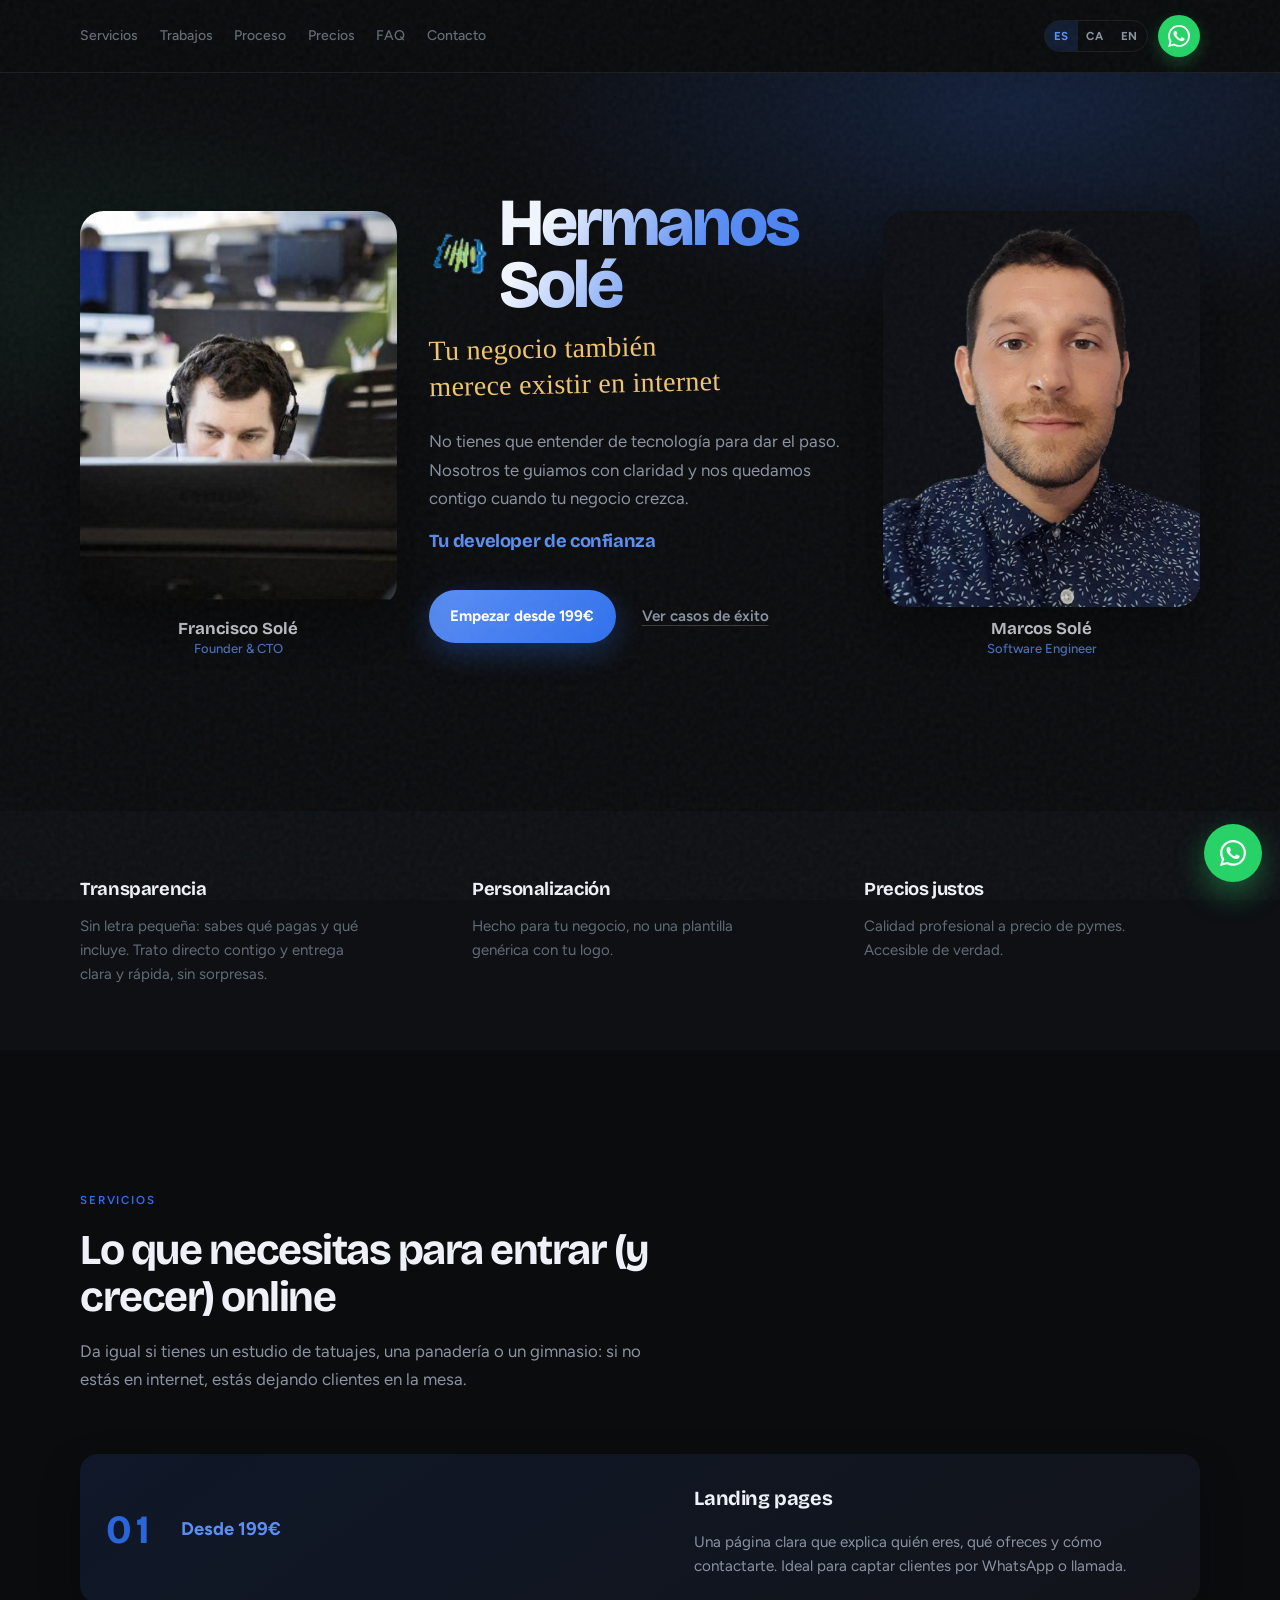
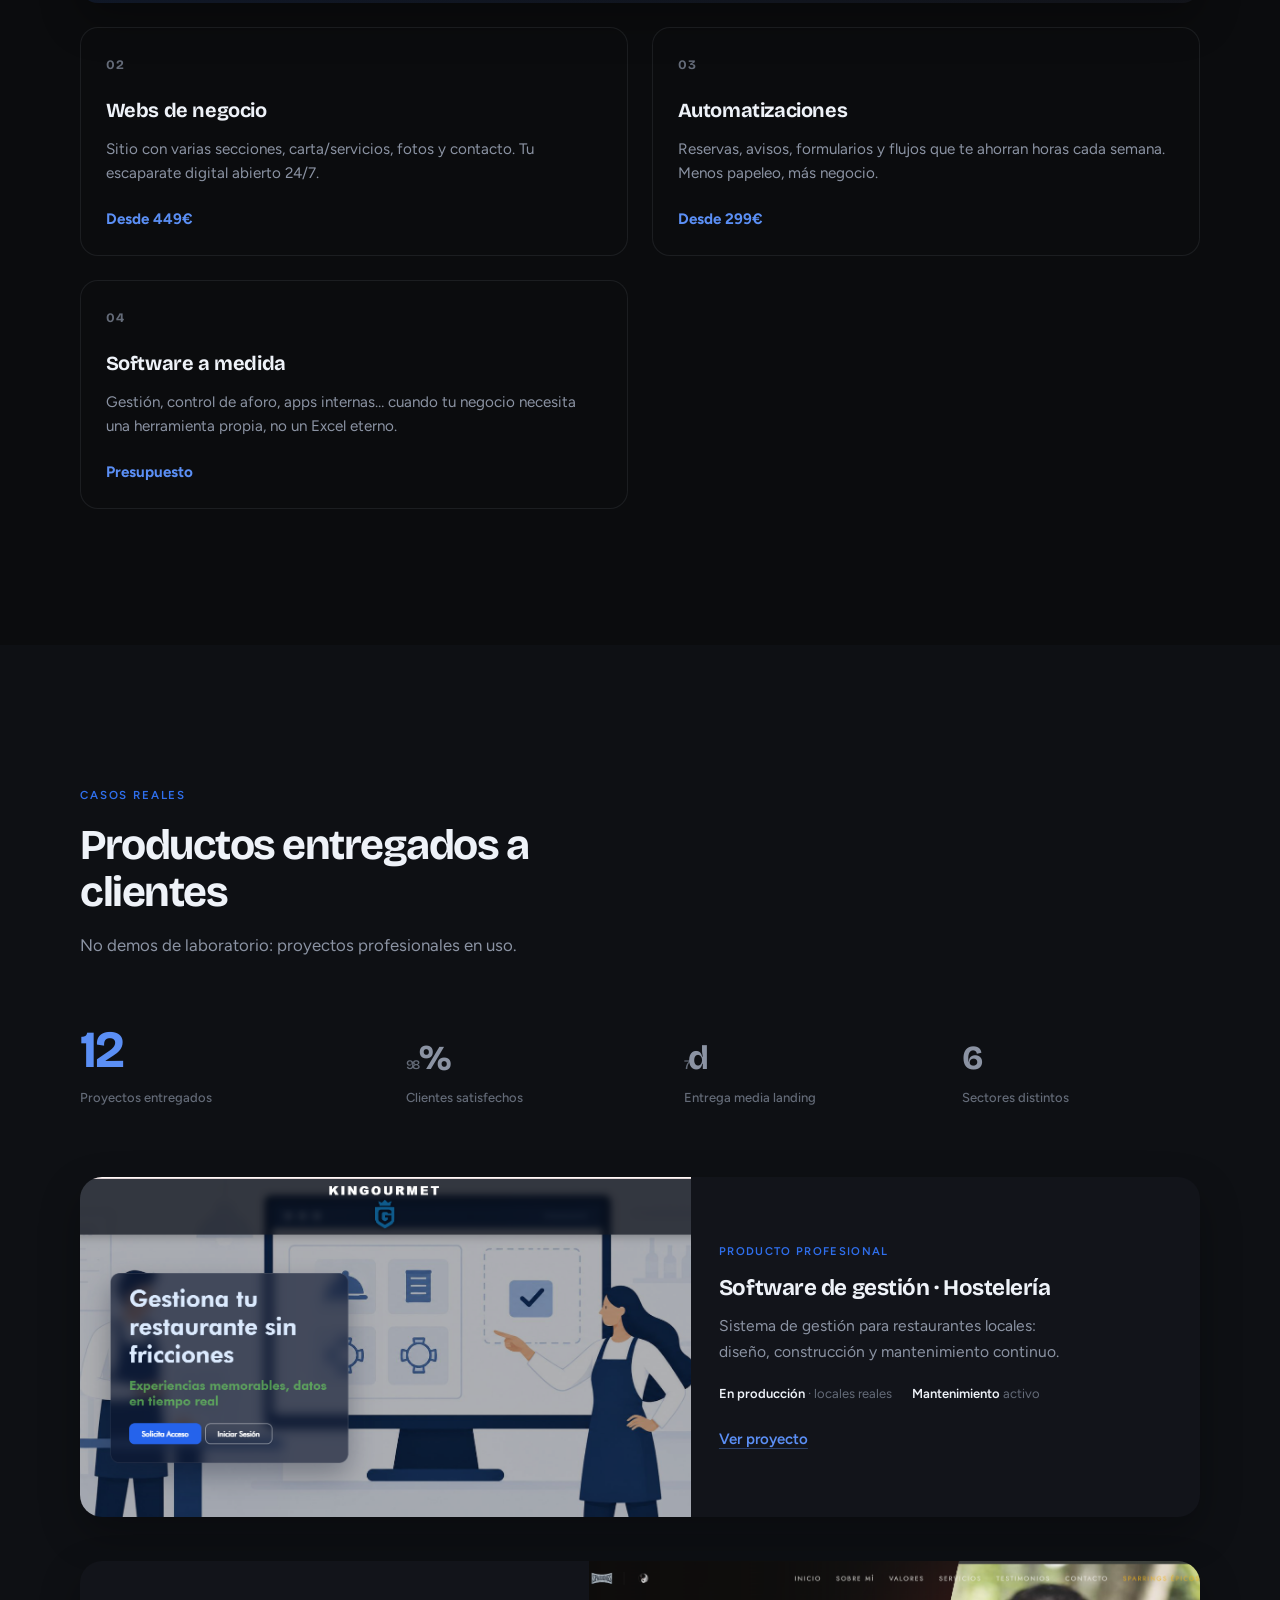
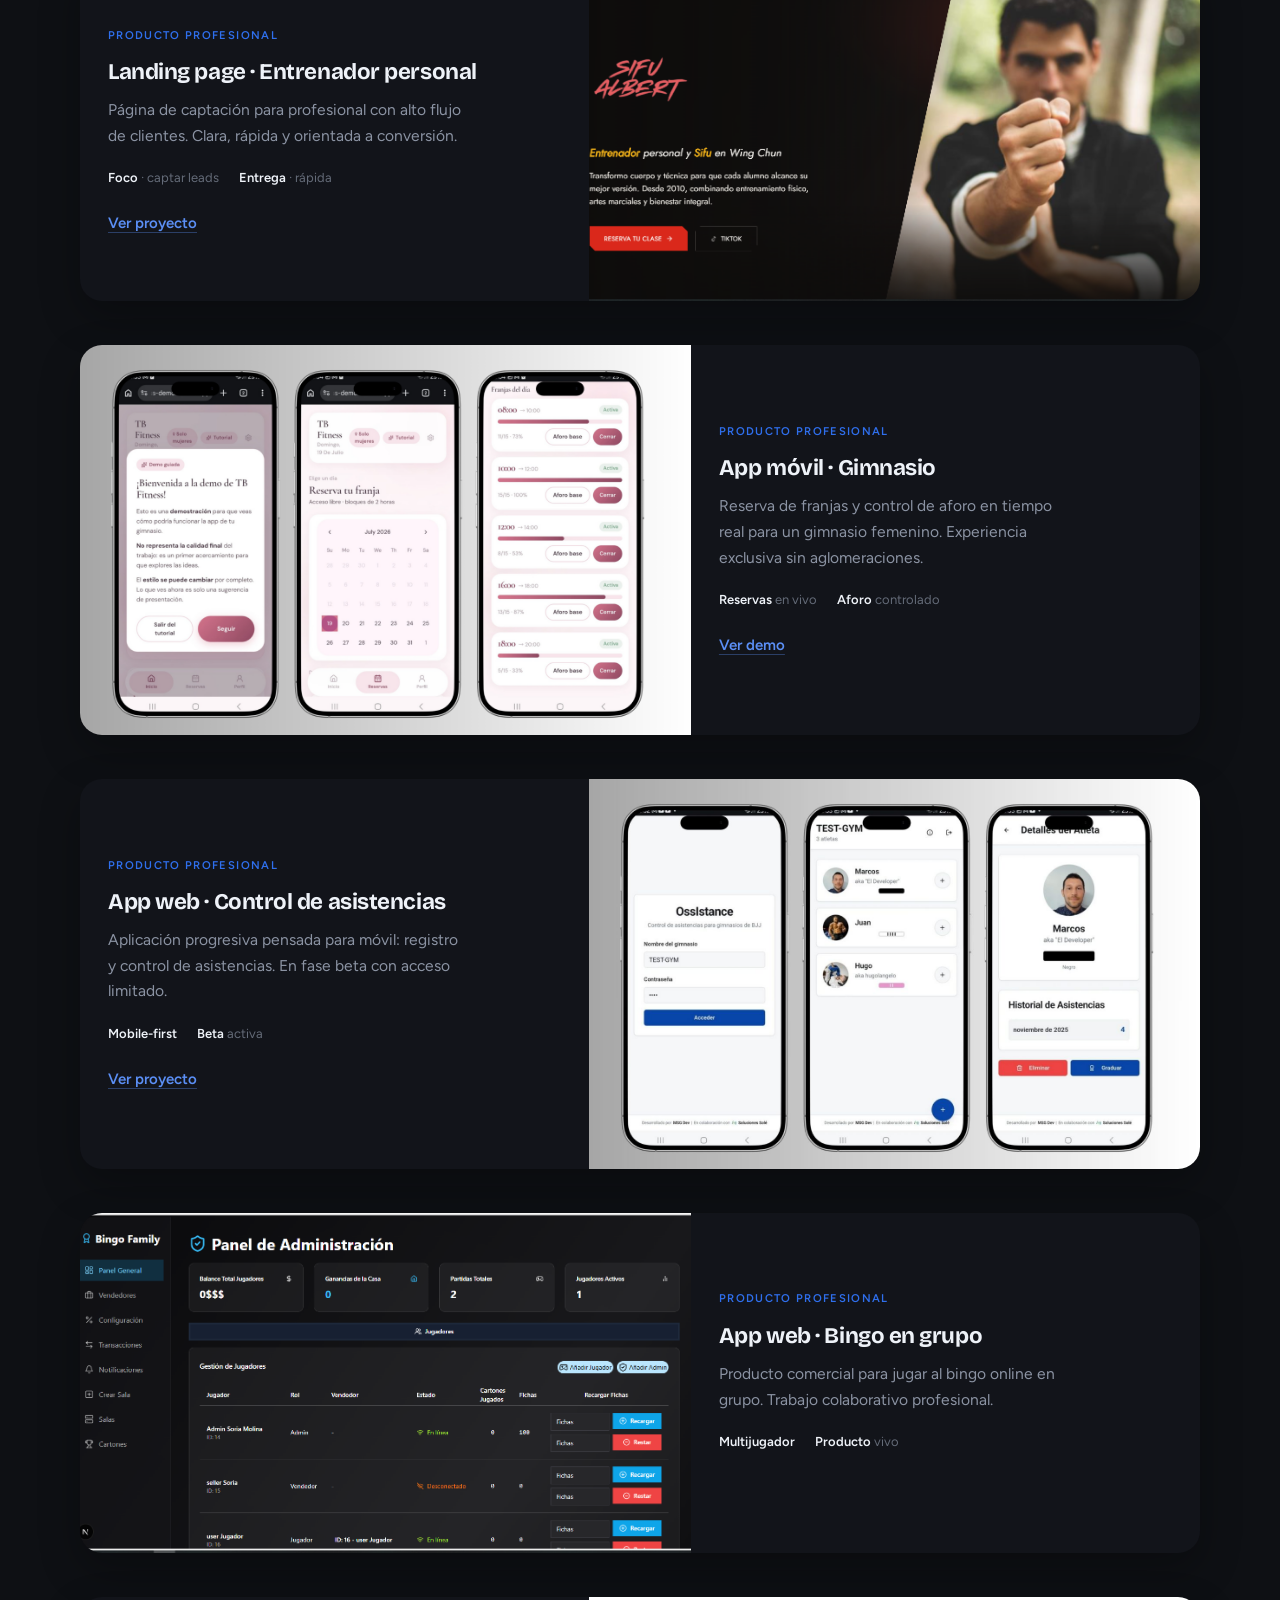
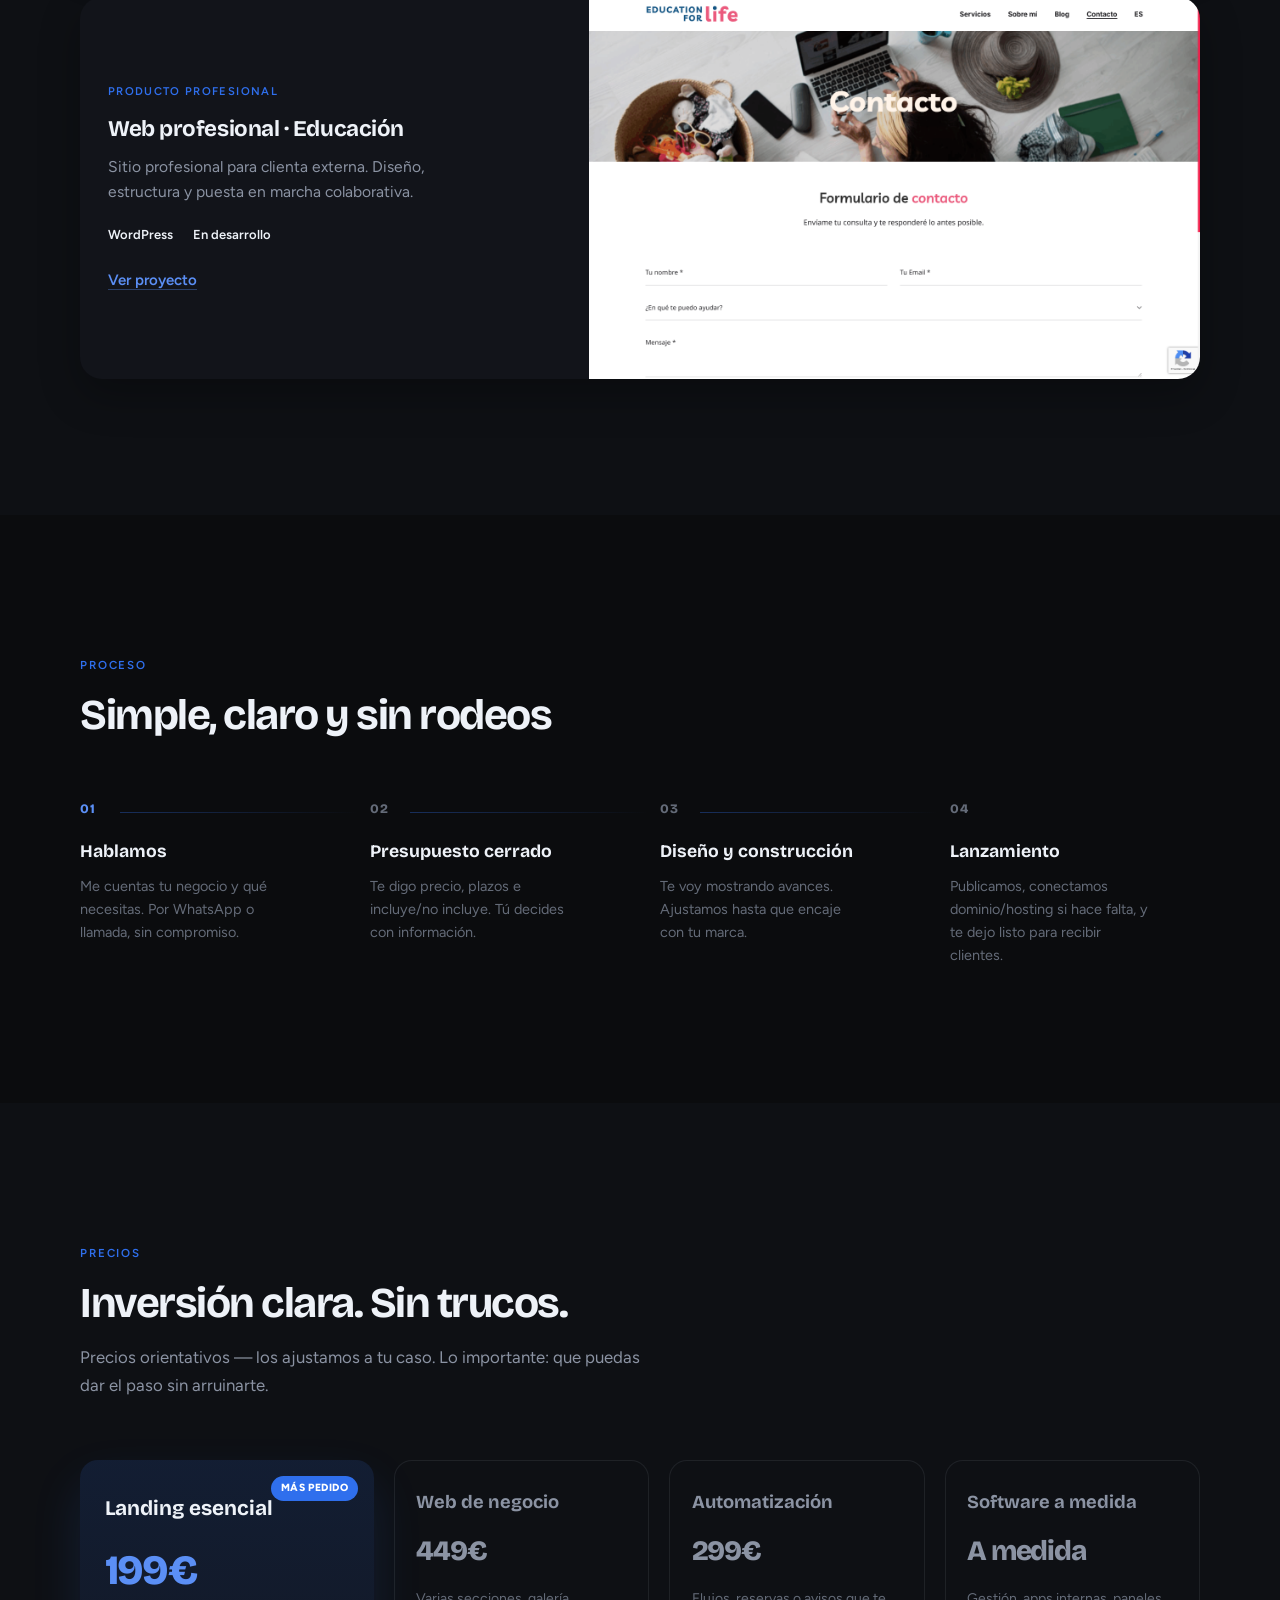
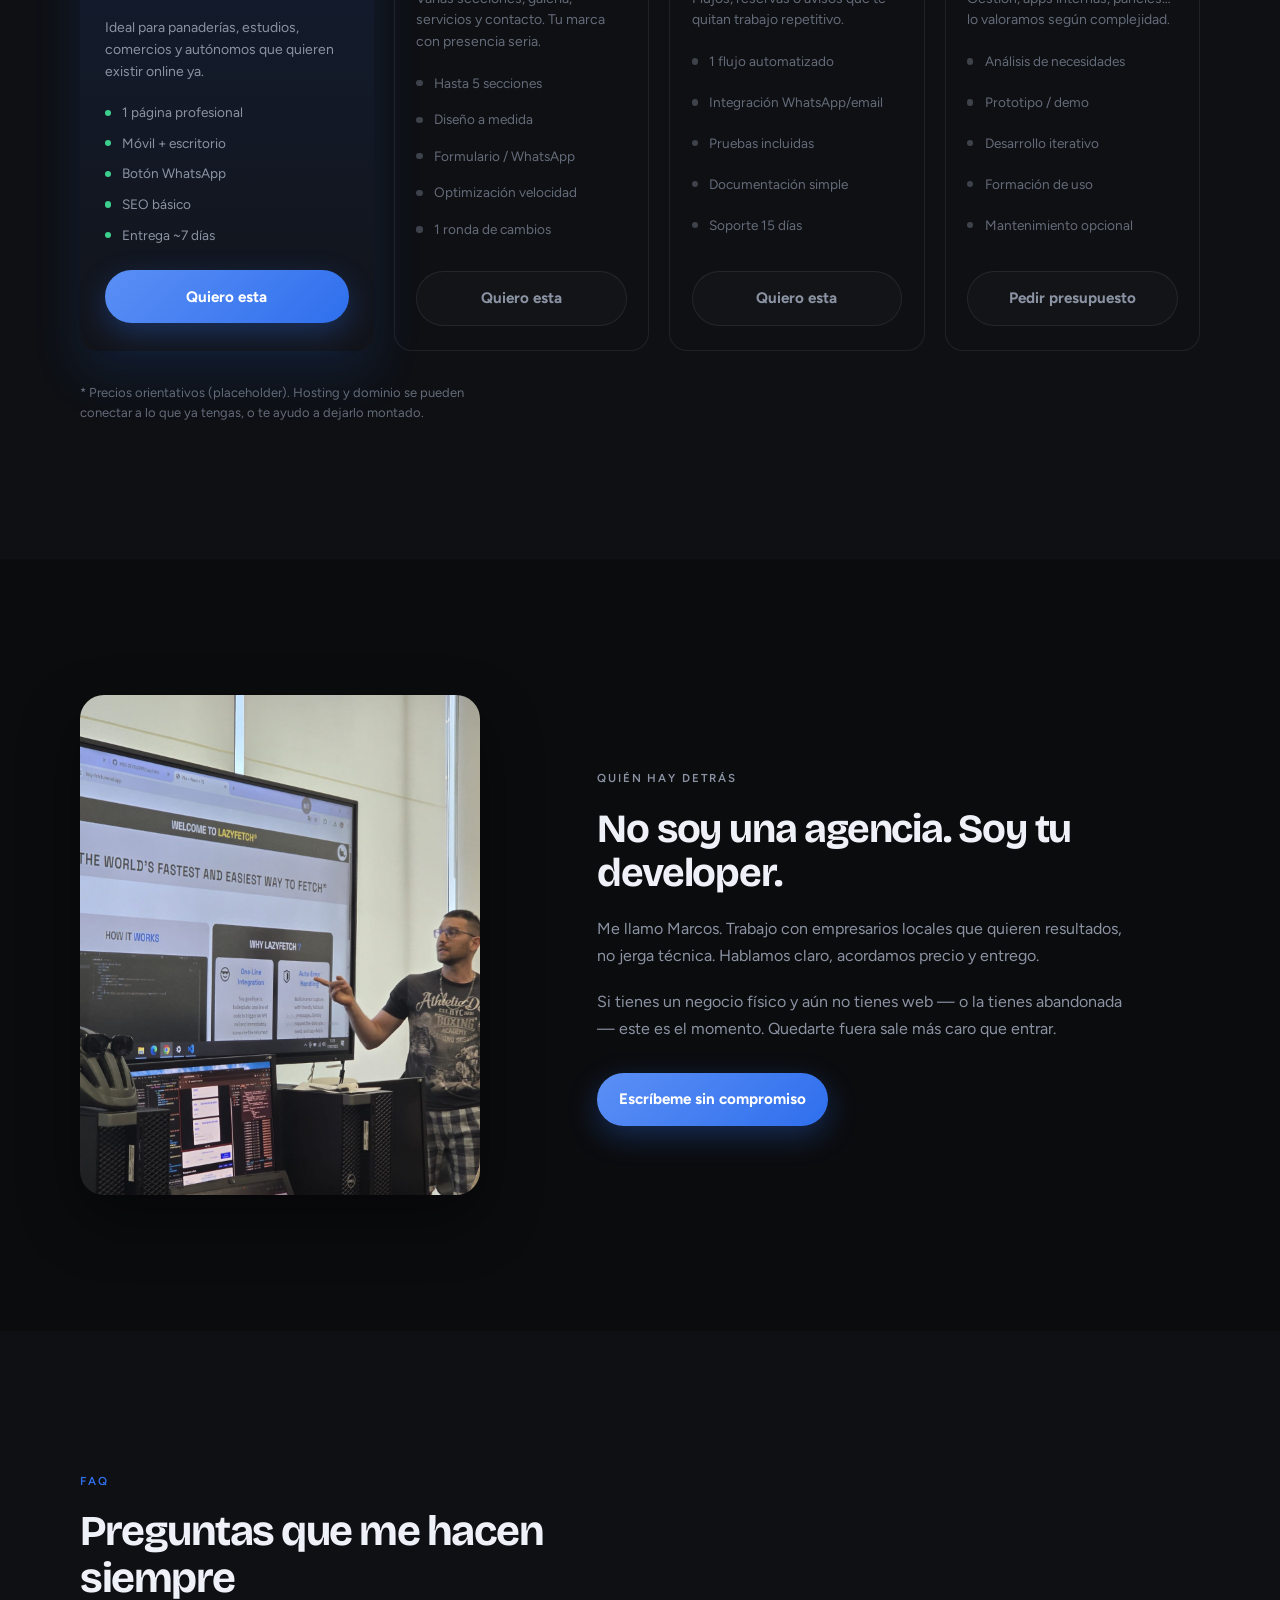
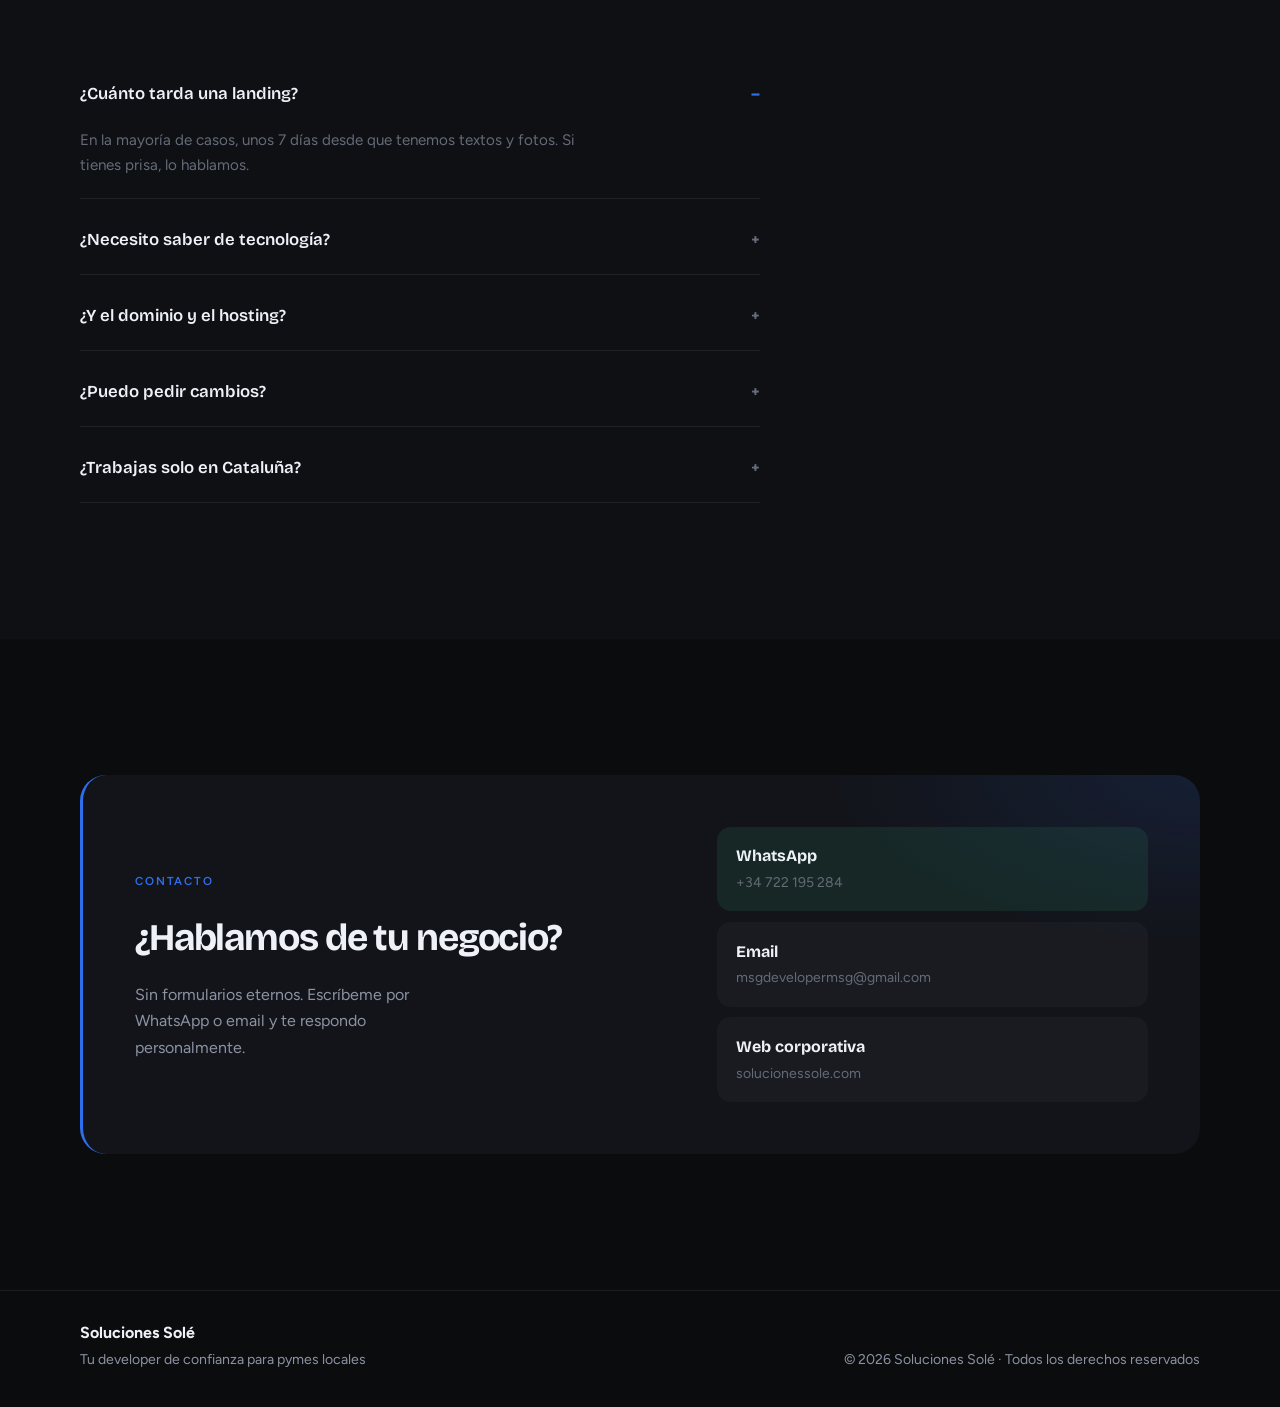
==== index.html @ 41ba7fa9 "wip" ====
<!DOCTYPE html>
<html lang="es">
  <head>
    <meta charset="utf-8" />
    <meta name="viewport" content="width=device-width, initial-scale=1.0" />
    <title>Soluciones Solé | Tu developer de confianza</title>
    <meta
      name="description"
      content="Landing pages, automatizaciones y software para negocios locales. Transparencia, personalización y precios justos. Entra al mundo web desde 199€."
    />
    <meta name="theme-color" content="#0b0c0e" />
    <link rel="icon" href="assets/img/favicon.png" />
    <link rel="apple-touch-icon" href="assets/img/apple-touch-icon.png" />
    <link rel="preconnect" href="https://fonts.googleapis.com" />
    <link rel="preconnect" href="https://fonts.gstatic.com" crossorigin />
    <link
      href="https://fonts.googleapis.com/css2?family=Bricolage+Grotesque:opsz,wght@12..96,500;12..96,700;12..96,800&family=Figtree:wght@400;500;600;700&family=Permanent+Marker&display=swap"
      rel="stylesheet"
    />
    <link rel="stylesheet" href="custom.style.css?v=20260722f" />
  </head>
  <body>
    <div class="grain" aria-hidden="true"></div>

    <a
      class="wa-float"
      href="https://wa.me/34722195284?text=Hola%20Marcos%2C%20quiero%20información%20sobre%20una%20web%20para%20mi%20negocio"
      target="_blank"
      rel="noopener noreferrer"
      aria-label="WhatsApp"
    >
      <svg viewBox="0 0 24 24" width="26" height="26" aria-hidden="true">
        <path
          fill="currentColor"
          d="M17.472 14.382c-.297-.149-1.758-.867-2.03-.967-.273-.099-.471-.148-.67.15-.197.297-.767.966-.94 1.164-.173.199-.347.223-.644.075-.297-.15-1.255-.463-2.39-1.475-.883-.788-1.48-1.761-1.653-2.059-.173-.297-.018-.458.13-.606.134-.133.298-.347.446-.52.149-.174.198-.298.298-.497.099-.198.05-.371-.025-.52-.075-.149-.669-1.612-.916-2.207-.242-.579-.487-.5-.669-.51-.173-.008-.371-.01-.57-.01-.198 0-.52.074-.792.372-.272.297-1.04 1.016-1.04 2.479 0 1.462 1.065 2.875 1.213 3.074.149.198 2.096 3.2 5.077 4.487.709.306 1.262.489 1.694.625.712.227 1.36.195 1.871.118.571-.085 1.758-.719 2.006-1.413.248-.694.248-1.289.173-1.413-.074-.124-.272-.198-.57-.347m-5.421 7.403h-.004a9.87 9.87 0 01-5.031-1.378l-.361-.214-3.741.982.998-3.648-.235-.374a9.86 9.86 0 01-1.51-5.26c.001-5.45 4.436-9.884 9.888-9.884 2.64 0 5.122 1.03 6.988 2.898a9.825 9.825 0 012.893 6.994c-.003 5.45-4.435 9.884-9.885 9.884m8.413-18.297A11.815 11.815 0 0012.05 0C5.495 0 .16 5.335.157 11.892c0 2.096.547 4.142 1.588 5.945L.057 24l6.305-1.654a11.882 11.882 0 005.683 1.448h.005c6.554 0 11.89-5.335 11.893-11.893a11.821 11.821 0 00-3.48-8.413z"
        />
      </svg>
    </a>

    <header class="site-header" id="top">
      <div class="shell header-inner">
        <button class="nav-toggle" type="button" aria-expanded="false" aria-controls="nav" aria-label="Menú">
          <span></span><span></span>
        </button>

        <nav class="nav" id="nav" aria-label="Principal">
          <a href="#servicios" data-i18n="nav.services">Servicios</a>
          <a href="#trabajos" data-i18n="nav.work">Trabajos</a>
          <a href="#proceso" data-i18n="nav.process">Proceso</a>
          <a href="#precios" data-i18n="nav.pricing">Precios</a>
          <a href="#faq" data-i18n="nav.faq">FAQ</a>
          <a href="#contacto" data-i18n="nav.contact">Contacto</a>
        </nav>

        <div class="header-actions">
          <div class="lang" role="group" aria-label="Idioma" hidden>
            <button type="button" class="lang-btn is-active" data-lang="es">ES</button>
            <button type="button" class="lang-btn" data-lang="ca">CA</button>
            <button type="button" class="lang-btn" data-lang="en">EN</button>
          </div>
          <a
            class="header-wa"
            href="https://wa.me/34722195284?text=Hola%20Marcos%2C%20quiero%20información%20sobre%20una%20web%20para%20mi%20negocio"
            target="_blank"
            rel="noopener noreferrer"
            aria-label="WhatsApp"
          >
            <svg viewBox="0 0 24 24" width="22" height="22" aria-hidden="true">
              <path
                fill="currentColor"
                d="M17.472 14.382c-.297-.149-1.758-.867-2.03-.967-.273-.099-.471-.148-.67.15-.197.297-.767.966-.94 1.164-.173.199-.347.223-.644.075-.297-.15-1.255-.463-2.39-1.475-.883-.788-1.48-1.761-1.653-2.059-.173-.297-.018-.458.13-.606.134-.133.298-.347.446-.52.149-.174.198-.298.298-.497.099-.198.05-.371-.025-.52-.075-.149-.669-1.612-.916-2.207-.242-.579-.487-.5-.669-.51-.173-.008-.371-.01-.57-.01-.198 0-.52.074-.792.372-.272.297-1.04 1.016-1.04 2.479 0 1.462 1.065 2.875 1.213 3.074.149.198 2.096 3.2 5.077 4.487.709.306 1.262.489 1.694.625.712.227 1.36.195 1.871.118.571-.085 1.758-.719 2.006-1.413.248-.694.248-1.289.173-1.413-.074-.124-.272-.198-.57-.347m-5.421 7.403h-.004a9.87 9.87 0 01-5.031-1.378l-.361-.214-3.741.982.998-3.648-.235-.374a9.86 9.86 0 01-1.51-5.26c.001-5.45 4.436-9.884 9.888-9.884 2.64 0 5.122 1.03 6.988 2.898a9.825 9.825 0 012.893 6.994c-.003 5.45-4.435 9.884-9.885 9.884m8.413-18.297A11.815 11.815 0 0012.05 0C5.495 0 .16 5.335.157 11.892c0 2.096.547 4.142 1.588 5.945L.057 24l6.305-1.654a11.882 11.882 0 005.683 1.448h.005c6.554 0 11.89-5.335 11.893-11.893a11.821 11.821 0 00-3.48-8.413z"
              />
            </svg>
          </a>
        </div>
      </div>
    </header>

    <main>
      <!-- HERO -->
      <section class="hero">
        <div class="hero-bg" aria-hidden="true"></div>
        <div class="shell hero-grid">
          <figure class="hero-portrait hero-portrait--left reveal">
            <img
              src="assets/img/profile/pakoSS.PNG"
              alt="Francisco Solé"
              width="480"
              height="560"
            />
            <figcaption>
              <strong>Francisco Solé</strong>
              <span>Founder & CTO</span>
            </figcaption>
          </figure>

          <div class="hero-copy">
            <h1 class="reveal reveal-delay-1">
              <span class="brand-hero">
                <img
                  class="brand-hero-logo"
                  src="assets/img/Soluciones.png"
                  alt=""
                  width="64"
                  height="64"
                />
                <span class="brand-hero-text">Hermanos Solé</span>
              </span>
              <span class="hero-line" data-i18n="hero.title"
                >Tu negocio también merece existir en internet</span
              >
            </h1>
            <p class="lead reveal reveal-delay-2">
              <span data-i18n="hero.lead"
                >No tienes que entender de tecnología para dar el paso. Nosotros
                te guiamos con claridad y nos quedamos contigo cuando tu negocio
                crezca.</span
              >
              <strong class="lead-claim" data-i18n="hero.claim"
                >Tu developer de confianza</strong
              >
            </p>
            <div class="hero-actions reveal reveal-delay-3">
              <a
                class="btn btn-primary"
                href="https://wa.me/34722195284?text=Hola%20Marcos%2C%20quiero%20información%20sobre%20una%20web%20para%20mi%20negocio"
                target="_blank"
                rel="noopener noreferrer"
                data-i18n="hero.cta1"
                >Empezar desde 199€</a
              >
              <a class="btn btn-ghost" href="#trabajos" data-i18n="hero.cta2">Ver casos de éxito</a>
            </div>
          </div>

          <figure class="hero-portrait hero-portrait--right reveal reveal-delay-2">
            <img
              src="assets/img/profile/fotoperfil-.png"
              alt="Marcos Solé"
              width="480"
              height="560"
            />
            <figcaption>
              <strong>Marcos Solé</strong>
              <span data-i18n="hero.role">Software Engineer</span>
            </figcaption>
          </figure>
        </div>
      </section>

      <!-- HOOK / TRUST -->
      <section class="strip" aria-label="Propuesta">
        <div class="shell strip-grid">
          <article class="strip-item reveal">
            <h2 data-i18n="values.v1.title">Transparencia</h2>
            <p data-i18n="values.v1.text">
              Sin letra pequeña: sabes qué pagas y qué incluye. Trato directo
              contigo y entrega clara y rápida, sin sorpresas.
            </p>
          </article>
          <article class="strip-item reveal reveal-delay-1">
            <h2 data-i18n="values.v2.title">Personalización</h2>
            <p data-i18n="values.v2.text">
              Hecho para tu negocio, no una plantilla genérica con tu logo.
            </p>
          </article>
          <article class="strip-item reveal reveal-delay-2">
            <h2 data-i18n="values.v3.title">Precios justos</h2>
            <p data-i18n="values.v3.text">
              Calidad profesional a precio de pymes. Accesible de verdad.
            </p>
          </article>
        </div>
      </section>

      <!-- SERVICES -->
      <section class="section" id="servicios">
        <div class="shell">
          <header class="section-head reveal">
            <p class="eyebrow" data-i18n="services.eyebrow">Servicios</p>
            <h2 data-i18n="services.title">Lo que necesitas para entrar (y crecer) online</h2>
            <p class="section-lead" data-i18n="services.lead">
              Da igual si tienes un estudio de tatuajes, una panadería o un
              gimnasio: si no estás en internet, estás dejando clientes en la
              mesa.
            </p>
          </header>

          <div class="services-grid">
            <article class="service service--featured reveal">
              <span class="service-num">01</span>
              <h3 data-i18n="services.s1.title">Landing pages</h3>
              <p data-i18n="services.s1.text">
                Una página clara que explica quién eres, qué ofreces y cómo
                contactarte. Ideal para captar clientes por WhatsApp o llamada.
              </p>
              <p class="service-from" data-i18n="services.s1.from">Desde 199€</p>
            </article>
            <article class="service reveal reveal-delay-1">
              <span class="service-num">02</span>
              <h3 data-i18n="services.s2.title">Webs de negocio</h3>
              <p data-i18n="services.s2.text">
                Sitio con varias secciones, carta/servicios, fotos y contacto.
                Tu escaparate digital abierto 24/7.
              </p>
              <p class="service-from" data-i18n="services.s2.from">Desde 449€</p>
            </article>
            <article class="service reveal reveal-delay-2">
              <span class="service-num">03</span>
              <h3 data-i18n="services.s3.title">Automatizaciones</h3>
              <p data-i18n="services.s3.text">
                Reservas, avisos, formularios y flujos que te ahorran horas cada
                semana. Menos papeleo, más negocio.
              </p>
              <p class="service-from" data-i18n="services.s3.from">Desde 299€</p>
            </article>
            <article class="service reveal reveal-delay-3">
              <span class="service-num">04</span>
              <h3 data-i18n="services.s4.title">Software a medida</h3>
              <p data-i18n="services.s4.text">
                Gestión, control de aforo, apps internas… cuando tu negocio
                necesita una herramienta propia, no un Excel eterno.
              </p>
              <p class="service-from" data-i18n="services.s4.from">Presupuesto</p>
            </article>
          </div>
        </div>
      </section>

      <!-- WORK -->
      <section class="section section-alt" id="trabajos">
        <div class="shell">
          <header class="section-head reveal">
            <p class="eyebrow" data-i18n="work.eyebrow">Casos reales</p>
            <h2 data-i18n="work.title">Productos entregados a clientes</h2>
            <p class="section-lead" data-i18n="work.lead">
              No demos de laboratorio: proyectos profesionales en uso.
            </p>
          </header>

          <div class="metrics reveal">
            <div class="metric metric--primary">
              <strong data-count="12">0</strong>
              <span data-i18n="work.m1">Proyectos entregados</span>
            </div>
            <div class="metric">
              <strong><span data-count="98">0</span>%</strong>
              <span data-i18n="work.m2">Clientes satisfechos</span>
            </div>
            <div class="metric">
              <strong><span data-count="7">0</span>d</strong>
              <span data-i18n="work.m3">Entrega media landing</span>
            </div>
            <div class="metric">
              <strong data-count="6">0</strong>
              <span data-i18n="work.m4">Sectores distintos</span>
            </div>
          </div>

          <div class="work-list">
            <article class="work reveal">
              <div class="work-media">
                <img
                  src="assets/img/portfolio/Captura.PNG"
                  alt="Software de gestión para hostelería"
                  loading="lazy"
                />
              </div>
              <div class="work-body">
                <span class="tag" data-i18n="work.tag">Producto profesional</span>
                <h3 data-i18n="work.w1.title">Software de gestión · Hostelería</h3>
                <p data-i18n="work.w1.text">
                  Sistema de gestión para restaurantes locales: diseño,
                  construcción y mantenimiento continuo.
                </p>
                <ul class="work-stats">
                  <li><strong>En producción</strong> · locales reales</li>
                  <li><strong>Mantenimiento</strong> activo</li>
                </ul>
                <a
                  class="text-link"
                  href="https://www.kingourmet.com/"
                  target="_blank"
                  rel="noopener noreferrer"
                  data-i18n="work.visit"
                  >Ver proyecto</a
                >
              </div>
            </article>

            <article class="work work-flip reveal">
              <div class="work-media">
                <img
                  src="assets/img/portfolio/CapturaAlbert.PNG"
                  alt="Landing page entrenador personal"
                  loading="lazy"
                />
              </div>
              <div class="work-body">
                <span class="tag" data-i18n="work.tag">Producto profesional</span>
                <h3 data-i18n="work.w2.title">Landing page · Entrenador personal</h3>
                <p data-i18n="work.w2.text">
                  Página de captación para profesional con alto flujo de
                  clientes. Clara, rápida y orientada a conversión.
                </p>
                <ul class="work-stats">
                  <li><strong>Foco</strong> · captar leads</li>
                  <li><strong>Entrega</strong> · rápida</li>
                </ul>
                <a
                  class="text-link"
                  href="https://sifualbert.es/"
                  target="_blank"
                  rel="noopener noreferrer"
                  data-i18n="work.visit"
                  >Ver proyecto</a
                >
              </div>
            </article>

            <article class="work reveal">
              <div class="work-media">
                <img
                  src="assets/img/portfolio/demoFitnesCaptura.png"
                  alt="App móvil gimnasio"
                  loading="lazy"
                />
              </div>
              <div class="work-body">
                <span class="tag" data-i18n="work.tag">Producto profesional</span>
                <h3 data-i18n="work.w3.title">App móvil · Gimnasio</h3>
                <p data-i18n="work.w3.text">
                  Reserva de franjas y control de aforo en tiempo real para un
                  gimnasio femenino. Experiencia exclusiva sin aglomeraciones.
                </p>
                <ul class="work-stats">
                  <li><strong>Reservas</strong> en vivo</li>
                  <li><strong>Aforo</strong> controlado</li>
                </ul>
                <a
                  class="text-link"
                  href="https://tbfitness-demo.lovable.app/"
                  target="_blank"
                  rel="noopener noreferrer"
                  data-i18n="work.visit"
                  >Ver demo</a
                >
              </div>
            </article>

            <article class="work work-flip reveal">
              <div class="work-media">
                <img
                  src="assets/img/portfolio/OssIstanceFull.jpg"
                  alt="App de control de asistencias"
                  loading="lazy"
                />
              </div>
              <div class="work-body">
                <span class="tag" data-i18n="work.tag">Producto profesional</span>
                <h3 data-i18n="work.w4.title">App web · Control de asistencias</h3>
                <p data-i18n="work.w4.text">
                  Aplicación progresiva pensada para móvil: registro y control
                  de asistencias. En fase beta con acceso limitado.
                </p>
                <ul class="work-stats">
                  <li><strong>Mobile-first</strong></li>
                  <li><strong>Beta</strong> activa</li>
                </ul>
                <a
                  class="text-link"
                  href="https://ossistance-app.vercel.app/"
                  target="_blank"
                  rel="noopener noreferrer"
                  data-i18n="work.visit"
                  >Ver proyecto</a
                >
              </div>
            </article>

            <article class="work reveal">
              <div class="work-media">
                <img
                  src="assets/img/portfolio/bingo2.PNG"
                  alt="App web de bingo"
                  loading="lazy"
                />
              </div>
              <div class="work-body">
                <span class="tag" data-i18n="work.tag">Producto profesional</span>
                <h3 data-i18n="work.w5.title">App web · Bingo en grupo</h3>
                <p data-i18n="work.w5.text">
                  Producto comercial para jugar al bingo online en grupo.
                  Trabajo colaborativo profesional.
                </p>
                <ul class="work-stats">
                  <li><strong>Multijugador</strong></li>
                  <li><strong>Producto</strong> vivo</li>
                </ul>
              </div>
            </article>

            <article class="work work-flip reveal">
              <div class="work-media">
                <img
                  src="assets/img/portfolio/wp.PNG"
                  alt="Web profesional WordPress"
                  loading="lazy"
                />
              </div>
              <div class="work-body">
                <span class="tag" data-i18n="work.tag">Producto profesional</span>
                <h3 data-i18n="work.w6.title">Web profesional · Educación</h3>
                <p data-i18n="work.w6.text">
                  Sitio profesional para clienta externa. Diseño, estructura y
                  puesta en marcha colaborativa.
                </p>
                <ul class="work-stats">
                  <li><strong>WordPress</strong></li>
                  <li><strong>En desarrollo</strong></li>
                </ul>
                <a
                  class="text-link"
                  href="https://www.educationforlife.es/"
                  target="_blank"
                  rel="noopener noreferrer"
                  data-i18n="work.visit"
                  >Ver proyecto</a
                >
              </div>
            </article>
          </div>
        </div>
      </section>

      <!-- PROCESS -->
      <section class="section" id="proceso">
        <div class="shell">
          <header class="section-head reveal">
            <p class="eyebrow" data-i18n="process.eyebrow">Proceso</p>
            <h2 data-i18n="process.title">Simple, claro y sin rodeos</h2>
          </header>
          <ol class="process">
            <li class="reveal">
              <span>01</span>
              <h3 data-i18n="process.p1.title">Hablamos</h3>
              <p data-i18n="process.p1.text">
                Me cuentas tu negocio y qué necesitas. Por WhatsApp o llamada,
                sin compromiso.
              </p>
            </li>
            <li class="reveal reveal-delay-1">
              <span>02</span>
              <h3 data-i18n="process.p2.title">Presupuesto cerrado</h3>
              <p data-i18n="process.p2.text">
                Te digo precio, plazos e incluye/no incluye. Tú decides con
                información.
              </p>
            </li>
            <li class="reveal reveal-delay-2">
              <span>03</span>
              <h3 data-i18n="process.p3.title">Diseño y construcción</h3>
              <p data-i18n="process.p3.text">
                Te voy mostrando avances. Ajustamos hasta que encaje con tu
                marca.
              </p>
            </li>
            <li class="reveal reveal-delay-3">
              <span>04</span>
              <h3 data-i18n="process.p4.title">Lanzamiento</h3>
              <p data-i18n="process.p4.text">
                Publicamos, conectamos dominio/hosting si hace falta, y te dejo
                listo para recibir clientes.
              </p>
            </li>
          </ol>
        </div>
      </section>

      <!-- PRICING -->
      <section class="section section-alt" id="precios">
        <div class="shell">
          <header class="section-head reveal">
            <p class="eyebrow" data-i18n="pricing.eyebrow">Precios</p>
            <h2 data-i18n="pricing.title">Inversión clara. Sin trucos.</h2>
            <p class="section-lead" data-i18n="pricing.lead">
              Precios orientativos — los ajustamos a tu caso. Lo importante: que
              puedas dar el paso sin arruinarte.
            </p>
          </header>

          <div class="pricing-grid">
            <article class="price-card featured reveal">
              <p class="price-card-label" data-i18n="pricing.p1.label">Más pedido</p>
              <h3 data-i18n="pricing.p1.title">Landing esencial</h3>
              <p class="price-amount"><span>199€</span></p>
              <p class="price-desc" data-i18n="pricing.p1.desc">
                Ideal para panaderías, estudios, comercios y autónomos que
                quieren existir online ya.
              </p>
              <ul>
                <li data-i18n="pricing.p1.i1">1 página profesional</li>
                <li data-i18n="pricing.p1.i2">Móvil + escritorio</li>
                <li data-i18n="pricing.p1.i3">Botón WhatsApp</li>
                <li data-i18n="pricing.p1.i4">SEO básico</li>
                <li data-i18n="pricing.p1.i5">Entrega ~7 días</li>
              </ul>
              <a
                class="btn btn-primary"
                href="https://wa.me/34722195284?text=Hola%2C%20me%20interesa%20la%20Landing%20esencial%20(199€)"
                target="_blank"
                rel="noopener noreferrer"
                data-i18n="pricing.cta"
                >Quiero esta</a
              >
            </article>

            <article class="price-card reveal reveal-delay-1">
              <h3 data-i18n="pricing.p2.title">Web de negocio</h3>
              <p class="price-amount"><span>449€</span></p>
              <p class="price-desc" data-i18n="pricing.p2.desc">
                Varias secciones, galería, servicios y contacto. Tu marca con
                presencia seria.
              </p>
              <ul>
                <li data-i18n="pricing.p2.i1">Hasta 5 secciones</li>
                <li data-i18n="pricing.p2.i2">Diseño a medida</li>
                <li data-i18n="pricing.p2.i3">Formulario / WhatsApp</li>
                <li data-i18n="pricing.p2.i4">Optimización velocidad</li>
                <li data-i18n="pricing.p2.i5">1 ronda de cambios</li>
              </ul>
              <a
                class="btn btn-ghost"
                href="https://wa.me/34722195284?text=Hola%2C%20me%20interesa%20la%20Web%20de%20negocio%20(449€)"
                target="_blank"
                rel="noopener noreferrer"
                data-i18n="pricing.cta"
                >Quiero esta</a
              >
            </article>

            <article class="price-card reveal reveal-delay-2">
              <h3 data-i18n="pricing.p3.title">Automatización</h3>
              <p class="price-amount"><span>299€</span></p>
              <p class="price-desc" data-i18n="pricing.p3.desc">
                Flujos, reservas o avisos que te quitan trabajo repetitivo.
              </p>
              <ul>
                <li data-i18n="pricing.p3.i1">1 flujo automatizado</li>
                <li data-i18n="pricing.p3.i2">Integración WhatsApp/email</li>
                <li data-i18n="pricing.p3.i3">Pruebas incluidas</li>
                <li data-i18n="pricing.p3.i4">Documentación simple</li>
                <li data-i18n="pricing.p3.i5">Soporte 15 días</li>
              </ul>
              <a
                class="btn btn-ghost"
                href="https://wa.me/34722195284?text=Hola%2C%20me%20interesa%20Automatización%20(299€)"
                target="_blank"
                rel="noopener noreferrer"
                data-i18n="pricing.cta"
                >Quiero esta</a
              >
            </article>

            <article class="price-card reveal reveal-delay-3">
              <h3 data-i18n="pricing.p4.title">Software a medida</h3>
              <p class="price-amount"><span data-i18n="pricing.p4.price">A medida</span></p>
              <p class="price-desc" data-i18n="pricing.p4.desc">
                Gestión, apps internas, paneles… lo valoramos según complejidad.
              </p>
              <ul>
                <li data-i18n="pricing.p4.i1">Análisis de necesidades</li>
                <li data-i18n="pricing.p4.i2">Prototipo / demo</li>
                <li data-i18n="pricing.p4.i3">Desarrollo iterativo</li>
                <li data-i18n="pricing.p4.i4">Formación de uso</li>
                <li data-i18n="pricing.p4.i5">Mantenimiento opcional</li>
              </ul>
              <a
                class="btn btn-ghost"
                href="https://wa.me/34722195284?text=Hola%2C%20quiero%20presupuesto%20de%20software%20a%20medida"
                target="_blank"
                rel="noopener noreferrer"
                data-i18n="pricing.ctaQuote"
                >Pedir presupuesto</a
              >
            </article>
          </div>
          <p class="pricing-footnote reveal" data-i18n="pricing.note">
            * Precios orientativos (placeholder). Hosting y dominio se pueden
            conectar a lo que ya tengas, o te ayudo a dejarlo montado.
          </p>
        </div>
      </section>

      <!-- ABOUT -->
      <section class="section about" id="sobre">
        <div class="shell about-grid">
          <div class="about-photo reveal">
            <img
              src="assets/img/profile/yoITACADEMY.jpeg"
              alt="Marcos Solé trabajando"
              loading="lazy"
            />
          </div>
          <div class="about-copy reveal reveal-delay-1">
            <p class="eyebrow" data-i18n="about.eyebrow">Quién hay detrás</p>
            <h2 data-i18n="about.title">No soy una agencia. Soy tu developer.</h2>
            <p data-i18n="about.p1">
              Me llamo Marcos. Trabajo con empresarios locales que quieren
              resultados, no jerga técnica. Hablamos claro, acordamos precio y
              entrego.
            </p>
            <p data-i18n="about.p2">
              Si tienes un negocio físico y aún no tienes web — o la tienes
              abandonada — este es el momento. Quedarte fuera sale más caro que
              entrar.
            </p>
            <a
              class="btn btn-primary"
              href="https://wa.me/34722195284"
              target="_blank"
              rel="noopener noreferrer"
              data-i18n="about.cta"
              >Escríbeme sin compromiso</a
            >
          </div>
        </div>
      </section>

      <!-- FAQ -->
      <section class="section section-alt" id="faq">
        <div class="shell">
          <header class="section-head reveal">
            <p class="eyebrow">FAQ</p>
            <h2 data-i18n="faq.title">Preguntas que me hacen siempre</h2>
          </header>
          <div class="faq" id="faq-list">
            <details class="faq-item reveal" open>
              <summary data-i18n="faq.q1">¿Cuánto tarda una landing?</summary>
              <p data-i18n="faq.a1">
                En la mayoría de casos, unos 7 días desde que tenemos textos y
                fotos. Si tienes prisa, lo hablamos.
              </p>
            </details>
            <details class="faq-item reveal">
              <summary data-i18n="faq.q2">¿Necesito saber de tecnología?</summary>
              <p data-i18n="faq.a2">
                No. Yo me encargo. Tú solo me cuentas tu negocio y qué quieres
                conseguir.
              </p>
            </details>
            <details class="faq-item reveal">
              <summary data-i18n="faq.q3">¿Y el dominio y el hosting?</summary>
              <p data-i18n="faq.a3">
                Si ya los tienes, los conectamos. Si no, te ayudo a dejarlo
                montado de forma sencilla y económica.
              </p>
            </details>
            <details class="faq-item reveal">
              <summary data-i18n="faq.q4">¿Puedo pedir cambios?</summary>
              <p data-i18n="faq.a4">
                Sí. Incluyo rondas de ajustes según el paquete. Todo queda
                escrito en el presupuesto para que no haya malentendidos.
              </p>
            </details>
            <details class="faq-item reveal">
              <summary data-i18n="faq.q5">¿Trabajas solo en Cataluña?</summary>
              <p data-i18n="faq.a5">
                Estoy en Cataluña, pero trabajo online con clientes de
                cualquier sitio. WhatsApp basta.
              </p>
            </details>
          </div>
        </div>
      </section>

      <!-- CONTACT -->
      <section class="section contact" id="contacto">
        <div class="shell contact-panel reveal">
          <div class="contact-copy">
            <p class="eyebrow" data-i18n="contact.eyebrow">Contacto</p>
            <h2 data-i18n="contact.title">¿Hablamos de tu negocio?</h2>
            <p data-i18n="contact.lead">
              Sin formularios eternos. Escríbeme por WhatsApp o email y te
              respondo personalmente.
            </p>
          </div>
          <div class="contact-actions">
            <a
              class="contact-btn wa"
              href="https://wa.me/34722195284?text=Hola%20Marcos%2C%20quiero%20información%20para%20mi%20negocio"
              target="_blank"
              rel="noopener noreferrer"
            >
              <strong>WhatsApp</strong>
              <span data-i18n="contact.wa">+34 722 195 284</span>
            </a>
            <a
              class="contact-btn"
              href="mailto:msgdevelopermsg@gmail.com?subject=Consulta%20Soluciones%20Solé"
            >
              <strong>Email</strong>
              <span>msgdevelopermsg@gmail.com</span>
            </a>
            <a
              class="contact-btn"
              href="https://solucionessole.com"
              target="_blank"
              rel="noopener noreferrer"
            >
              <strong data-i18n="contact.corp">Web corporativa</strong>
              <span>solucionessole.com</span>
            </a>
          </div>
        </div>
      </section>
    </main>

    <footer class="site-footer">
      <div class="shell footer-inner">
        <div>
          <strong>Soluciones Solé</strong>
          <p data-i18n="footer.tag">Tu developer de confianza para pymes locales</p>
        </div>
        <p class="footer-copy">
          © <span id="year"></span> Soluciones Solé ·
          <span data-i18n="footer.rights">Todos los derechos reservados</span>
        </p>
      </div>
    </footer>

    <script src="assets/js/site.js?v=20260722"></script>
  </body>
</html>
---- custom.style.css ----
/* Soluciones Solé — landing comercial freelance
   Hierarchy: weight + color (not size alone). Space between groups > within. */
:root {
  --bg: #0b0c0e;
  --bg-elev: #12141a;
  --bg-soft: #171a22;
  --bg-wash: #0e1014;
  --line: rgba(230, 236, 245, 0.08);
  --text: #eef2f8;
  --muted: #8b93a3;
  --faint: #646b78;
  --accent: #2f6fed;
  --accent-2: #5b8ff5;
  --accent-dim: rgba(47, 111, 237, 0.16);
  --gold: #f0c56d;
  --gold-deep: #e4a23a;
  --ok: #3dcf8e;
  --radius: 18px;
  --shadow: 0 24px 60px rgba(0, 0, 0, 0.45);
  --font-display: "Bricolage Grotesque", system-ui, sans-serif;
  --font-body: "Figtree", system-ui, sans-serif;
  --shell: min(1120px, calc(100% - 3rem));
  --ease: cubic-bezier(0.22, 1, 0.36, 1);
  --space-section: clamp(5rem, 12vw, 8.5rem);
  --space-block: clamp(2.5rem, 5vw, 3.75rem);
}

*,
*::before,
*::after {
  box-sizing: border-box;
}

html {
  scroll-behavior: smooth;
}

body {
  margin: 0;
  font-family: var(--font-body);
  color: var(--text);
  background: var(--bg);
  line-height: 1.6;
  -webkit-font-smoothing: antialiased;
  overflow-x: hidden;
}

img {
  max-width: 100%;
  display: block;
}

a {
  color: inherit;
  text-decoration: none;
}

button {
  font: inherit;
  color: inherit;
  background: none;
  border: 0;
  cursor: pointer;
}

.shell {
  width: var(--shell);
  margin-inline: auto;
}

.grain {
  pointer-events: none;
  position: fixed;
  inset: 0;
  z-index: 50;
  opacity: 0.045;
  background-image: url("data:image/svg+xml,%3Csvg viewBox='0 0 200 200' xmlns='http://www.w3.org/2000/svg'%3E%3Cfilter id='n'%3E%3CfeTurbulence type='fractalNoise' baseFrequency='0.85' numOctaves='4' stitchTiles='stitch'/%3E%3C/filter%3E%3Crect width='100%25' height='100%25' filter='url(%23n)'/%3E%3C/svg%3E");
}

/* Header */
.site-header {
  position: sticky;
  top: 0;
  z-index: 40;
  backdrop-filter: blur(16px);
  background: rgba(11, 12, 14, 0.78);
  border-bottom: 1px solid var(--line);
}

.header-inner {
  position: relative;
  display: flex;
  align-items: center;
  justify-content: space-between;
  gap: 1rem;
  min-height: 72px;
}

.nav {
  display: none;
  gap: 1.35rem;
}

.nav a {
  color: var(--faint);
  font-size: 0.875rem;
  font-weight: 500;
  transition: color 0.2s var(--ease);
}

.nav a:hover {
  color: var(--muted);
}

.header-actions {
  display: flex;
  align-items: center;
  gap: 0.65rem;
  margin-left: auto;
}

.lang {
  display: inline-flex;
  border: 1px solid var(--line);
  border-radius: 999px;
  overflow: hidden;
}

.lang-btn {
  padding: 0.35rem 0.55rem;
  font-size: 0.72rem;
  font-weight: 700;
  letter-spacing: 0.04em;
  color: var(--muted);
}

.lang-btn.is-active {
  background: var(--accent-dim);
  color: var(--accent-2);
}

.header-wa {
  width: 42px;
  height: 42px;
  border-radius: 50%;
  display: grid;
  place-items: center;
  background: #25d366;
  color: #fff;
  flex-shrink: 0;
  transition: transform 0.2s var(--ease), box-shadow 0.2s var(--ease);
  box-shadow: 0 6px 16px rgba(37, 211, 102, 0.28);
}

.header-wa:hover {
  transform: scale(1.06);
  box-shadow: 0 8px 20px rgba(37, 211, 102, 0.4);
}

.nav-toggle {
  width: 42px;
  height: 42px;
  border-radius: 12px;
  border: 1px solid var(--line);
  display: grid;
  place-content: center;
  gap: 5px;
  flex-shrink: 0;
}

.nav-toggle span {
  display: block;
  width: 18px;
  height: 2px;
  background: var(--text);
  transition: 0.25s var(--ease);
}

body.nav-open .nav-toggle span:first-child {
  transform: translateY(3.5px) rotate(45deg);
}

body.nav-open .nav-toggle span:last-child {
  transform: translateY(-3.5px) rotate(-45deg);
}

@media (max-width: 979px) {
  body.nav-open .nav {
    display: flex;
    position: absolute;
    left: 0;
    right: 0;
    top: 72px;
    flex-direction: column;
    padding: 1.25rem 1.25rem 1.5rem;
    background: rgba(11, 12, 14, 0.96);
    border-bottom: 1px solid var(--line);
  }
}

@media (min-width: 980px) {
  .nav {
    display: flex;
  }
  .nav-toggle {
    display: none;
  }
}

/* Buttons */
.btn {
  display: inline-flex;
  align-items: center;
  justify-content: center;
  gap: 0.5rem;
  padding: 0.9rem 1.35rem;
  border-radius: 999px;
  font-weight: 700;
  font-size: 0.95rem;
  transition: transform 0.2s var(--ease), background 0.2s, border-color 0.2s,
    color 0.2s;
}

.btn:hover {
  transform: translateY(-2px);
}

.btn-sm {
  padding: 0.55rem 0.95rem;
  font-size: 0.82rem;
}

.btn-primary {
  background: linear-gradient(135deg, var(--accent-2), var(--accent));
  color: #fff;
  box-shadow: 0 10px 30px rgba(47, 111, 237, 0.32);
}

.btn-ghost {
  border: 1px solid var(--line);
  color: var(--text);
  background: rgba(255, 255, 255, 0.02);
}

.btn-ghost:hover {
  border-color: rgba(47, 111, 237, 0.5);
  background: var(--accent-dim);
}

/* Hero */
.hero {
  position: relative;
  padding: 2.5rem 0 3.25rem;
  overflow: clip;
}

@media (min-width: 960px) {
  .hero {
    padding: clamp(4rem, 10vw, 7.5rem) 0 clamp(5rem, 11vw, 8.5rem);
  }
}

.hero-bg {
  position: absolute;
  inset: -20% -10% auto;
  height: 80%;
  background:
    radial-gradient(ellipse 50% 55% at 75% 30%, rgba(47, 111, 237, 0.2), transparent 70%),
    radial-gradient(ellipse 40% 45% at 15% 60%, rgba(61, 207, 142, 0.08), transparent 70%);
  pointer-events: none;
}

.hero-grid {
  position: relative;
  display: grid;
  grid-template-columns: 1fr 1fr;
  grid-template-areas:
    "copy copy"
    "left right";
  gap: 1.5rem 1.25rem;
  align-items: start;
  justify-items: center;
}

.hero-copy {
  grid-area: copy;
  width: 100%;
  text-align: center;
}

.hero-portrait--left {
  grid-area: left;
}

.hero-portrait--right {
  grid-area: right;
}

.hero-copy .lead,
.hero-copy .hero-line,
.hero-copy .hero-price-card {
  margin-inline: auto;
}

.hero-copy .hero-actions,
.hero-copy .hero-pills {
  justify-content: center;
}

@media (min-width: 960px) {
  .hero-grid {
    grid-template-columns: 0.9fr 1.2fr 0.9fr;
    grid-template-areas: "left copy right";
    gap: 2.5rem 2rem;
    align-items: center;
  }

  .hero-copy {
    text-align: left;
  }

  .hero-copy .lead,
  .hero-copy .hero-line,
  .hero-copy .hero-price-card {
    margin-inline: 0;
  }

  .hero-copy .hero-actions,
  .hero-copy .hero-pills {
    justify-content: flex-start;
  }
}

.eyebrow {
  display: inline-block;
  margin: 0 0 1.1rem;
  color: var(--accent);
  font-size: 0.72rem;
  font-weight: 600;
  letter-spacing: 0.16em;
  text-transform: uppercase;
}

.brand-hero {
  display: flex;
  align-items: center;
  justify-content: center;
  gap: 0.65rem;
  margin-bottom: 0.85rem;
}

@media (min-width: 960px) {
  .brand-hero {
    justify-content: flex-start;
  }
}

.brand-hero-logo {
  width: clamp(2.5rem, 7vw, 3.75rem);
  height: clamp(2.5rem, 7vw, 3.75rem);
  object-fit: contain;
  flex-shrink: 0;
}

.brand-hero-text {
  font-family: var(--font-display);
  font-size: clamp(2.35rem, 6.5vw, 4.2rem);
  font-weight: 800;
  letter-spacing: -0.045em;
  line-height: 0.92;
  background: linear-gradient(120deg, #f2f6ff 15%, var(--accent-2) 55%, var(--accent));
  -webkit-background-clip: text;
  background-clip: text;
  color: transparent;
}

.hero-line {
  display: block;
  margin: 0;
  font-family: "Permanent Marker", cursive;
  font-size: clamp(1.2rem, 3vw, 1.75rem);
  font-weight: 400;
  letter-spacing: 0.01em;
  line-height: 1.3;
  max-width: 22ch;
  color: var(--gold);
  transform: rotate(-1.2deg);
}

.hero h1 {
  margin: 0 0 1.5rem;
}

.lead {
  margin: 0 0 2rem;
  max-width: 36rem;
  color: var(--muted);
  font-size: 1.05rem;
  font-weight: 400;
  line-height: 1.7;
}

.lead-claim {
  display: block;
  margin-top: 0.85rem;
  font-family: var(--font-display);
  font-size: 1.15rem;
  font-weight: 700;
  letter-spacing: -0.02em;
  color: var(--accent-2);
}

.hero-actions {
  display: flex;
  flex-wrap: wrap;
  align-items: center;
  gap: 0.85rem 1.25rem;
  margin-bottom: 2rem;
}

.hero-actions .btn-ghost {
  border: 0;
  background: transparent;
  color: var(--muted);
  font-weight: 600;
  padding-inline: 0.35rem;
  text-decoration: underline;
  text-underline-offset: 4px;
  text-decoration-color: rgba(154, 145, 132, 0.35);
}

.hero-actions .btn-ghost:hover {
  color: var(--text);
  background: transparent;
  transform: none;
  text-decoration-color: var(--accent);
}

.hero-pills {
  display: flex;
  flex-wrap: wrap;
  gap: 0.35rem 1.25rem;
  margin: 0;
  padding: 0;
  list-style: none;
}

.hero-pills li {
  padding: 0;
  border: 0;
  background: none;
  color: var(--faint);
  font-size: 0.8125rem;
  font-weight: 500;
}

.hero-pills li::before {
  content: "·";
  margin-right: 0.55rem;
  color: var(--accent);
  font-weight: 700;
}

.hero-portrait {
  margin: 0;
  display: flex;
  flex-direction: column;
  align-items: center;
  width: auto;
  max-width: 200px;
  background: transparent;
  border: 0;
  box-shadow: none;
}

.hero-portrait img {
  display: block;
  width: 200px; /* móvil — cambia este valor */
  height: 200px;
  aspect-ratio: 1 / 1;
  object-fit: cover;
  object-position: center top;
  border-radius: 50%;
  box-shadow: 0 8px 24px rgba(0, 0, 0, 0.35);
  background: var(--bg-elev);
  filter: saturate(0.92) contrast(1.05);
}

.hero-portrait--left img {
  object-position: center 18%;
}

.hero-portrait figcaption {
  position: static;
  padding: 0.55rem 0 0;
  background: none;
  display: flex;
  flex-direction: column;
  gap: 0.1rem;
  text-align: center;
  width: 100%;
}

.hero-portrait strong {
  font-family: var(--font-display);
  font-size: 0.78rem;
  font-weight: 700;
  line-height: 1.2;
}

.hero-portrait span {
  color: rgba(91, 143, 245, 0.85);
  font-size: 0.65rem;
  font-weight: 500;
  line-height: 1.25;
}

@media (min-width: 960px) {
  .hero-portrait {
    max-width: 360px;
    width: 100%;
    align-items: stretch;
  }

  .hero-portrait img {
    width: 100%;
    height: auto;
    aspect-ratio: 4 / 5;
    border-radius: calc(var(--radius) + 6px);
    box-shadow: var(--shadow);
  }

  .hero-portrait figcaption {
    padding: 0.75rem 0.15rem 0;
  }

  .hero-portrait strong {
    font-size: 1.05rem;
  }

  .hero-portrait span {
    font-size: 0.8125rem;
  }
}

.hero-price-card {
  margin-top: 1.75rem;
  padding: 1.15rem 1.25rem;
  border-radius: var(--radius);
  border: 0;
  border-left: 3px solid var(--accent);
  background: var(--bg-elev);
  display: grid;
  gap: 0.25rem;
  max-width: 28rem;
  text-align: left;
}

.price-label {
  color: var(--faint);
  font-size: 0.78rem;
  font-weight: 600;
  letter-spacing: 0.04em;
  text-transform: uppercase;
}

.price-value {
  font-family: var(--font-display);
  font-size: 2.75rem;
  font-weight: 800;
  letter-spacing: -0.04em;
  color: var(--accent-2);
  line-height: 1;
}

.price-note {
  color: var(--muted);
  font-size: 0.875rem;
  max-width: 28ch;
  line-height: 1.45;
}

/* Strip values — space over borders */
.strip {
  border-block: 0;
  background: var(--bg-wash);
  padding: clamp(2.75rem, 6vw, 4rem) 0;
}

.strip-grid {
  display: grid;
  gap: 2.5rem;
}

@media (min-width: 800px) {
  .strip-grid {
    grid-template-columns: repeat(3, 1fr);
    gap: 3.5rem;
  }
}

.strip-item h2 {
  margin: 0 0 0.65rem;
  font-family: var(--font-display);
  font-size: 1.15rem;
  font-weight: 700;
  letter-spacing: -0.02em;
}

.strip-item p {
  margin: 0;
  color: var(--faint);
  font-size: 0.9375rem;
  line-height: 1.6;
  max-width: 28ch;
}

/* Sections */
.section {
  padding: var(--space-section) 0;
}

.section-alt {
  background: var(--bg-wash);
}

.section-head {
  max-width: 36rem;
  margin-bottom: var(--space-block);
}

.section-head h2 {
  margin: 0 0 1rem;
  font-family: var(--font-display);
  font-size: clamp(1.85rem, 4vw, 2.65rem);
  font-weight: 700;
  letter-spacing: -0.035em;
  line-height: 1.1;
}

.section-lead {
  margin: 0;
  color: var(--muted);
  font-size: 1.05rem;
  line-height: 1.7;
  max-width: 38rem;
}

/* Services — featured breaks the equal grid */
.services-grid {
  display: grid;
  gap: 1.25rem;
}

@media (min-width: 700px) {
  .services-grid {
    grid-template-columns: repeat(2, 1fr);
    gap: 1.5rem;
  }

  .service--featured {
    grid-column: 1 / -1;
    display: grid;
    grid-template-columns: auto 1fr auto;
    grid-template-rows: auto auto;
    column-gap: 1.75rem;
    row-gap: 0.35rem;
    align-items: start;
    padding: 2rem 2.1rem;
  }

  .service--featured .service-num {
    grid-row: 1 / 3;
    align-self: center;
    margin: 0;
    font-size: 2.5rem;
    color: var(--accent-2);
    opacity: 0.9;
  }

  .service--featured h3 {
    margin: 0;
    font-size: 1.65rem;
  }

  .service--featured p:not(.service-from) {
    max-width: 48ch;
  }

  .service--featured .service-from {
    grid-row: 1 / 3;
    align-self: center;
    margin: 0 !important;
    font-size: 1.15rem;
    white-space: nowrap;
  }
}

.service {
  position: relative;
  padding: 1.75rem 1.6rem 1.55rem;
  border-radius: var(--radius);
  border: 0;
  background: var(--bg-soft);
  overflow: hidden;
  transition: background 0.25s var(--ease), transform 0.25s var(--ease);
}

.service:not(.service--featured) {
  background: transparent;
  box-shadow: inset 0 0 0 1px var(--line);
}

.service--featured {
  background:
    linear-gradient(145deg, rgba(47, 111, 237, 0.12), rgba(18, 20, 26, 0.95));
  box-shadow: 0 18px 40px rgba(0, 0, 0, 0.28);
}

.service:hover {
  transform: translateY(-2px);
}

.service:not(.service--featured):hover {
  background: var(--bg-soft);
  box-shadow: inset 0 0 0 1px rgba(47, 111, 237, 0.28);
}

.service-num {
  display: block;
  margin-bottom: 1.15rem;
  color: var(--faint);
  font-family: var(--font-display);
  font-weight: 700;
  font-size: 0.8125rem;
  letter-spacing: 0.1em;
}

.service--featured .service-num {
  color: var(--accent);
}

.service h3 {
  margin: 0 0 0.65rem;
  font-family: var(--font-display);
  font-size: 1.25rem;
  font-weight: 700;
  letter-spacing: -0.02em;
}

.service p {
  margin: 0;
  color: var(--muted);
  font-size: 0.95rem;
  line-height: 1.6;
}

.service-from {
  margin-top: 1.35rem !important;
  color: var(--accent-2) !important;
  font-weight: 700;
  font-size: 0.9375rem;
}

/* Metrics — typography over cards */
.metrics {
  display: grid;
  grid-template-columns: repeat(2, 1fr);
  gap: 2rem 1.5rem;
  margin-bottom: var(--space-block);
  padding: 0.25rem 0 0.5rem;
  border: 0;
}

@media (min-width: 800px) {
  .metrics {
    grid-template-columns: 1.2fr repeat(3, 1fr);
    gap: 2.5rem;
    align-items: end;
  }
}

.metric {
  padding: 0;
  border: 0;
  background: none;
  text-align: left;
}

.metric strong {
  display: block;
  font-family: var(--font-display);
  font-size: clamp(1.65rem, 3.5vw, 2.1rem);
  font-weight: 700;
  letter-spacing: -0.04em;
  color: var(--muted);
  line-height: 1;
  margin-bottom: 0.5rem;
}

.metric--primary strong {
  font-size: clamp(2.4rem, 5vw, 3.25rem);
  color: var(--accent-2);
}

.metric span {
  color: var(--faint);
  font-size: 0.8125rem;
  font-weight: 500;
  line-height: 1.35;
}

.work-list {
  display: grid;
  gap: 2.75rem;
}

.work {
  display: grid;
  gap: 0;
  border-radius: calc(var(--radius) + 4px);
  overflow: hidden;
  border: 0;
  background: var(--bg-elev);
  box-shadow: 0 16px 40px rgba(0, 0, 0, 0.28);
}

@media (min-width: 860px) {
  .work {
    grid-template-columns: 1.2fr 1fr;
    min-height: 340px;
  }
  .work-flip {
    direction: rtl;
  }
  .work-flip > * {
    direction: ltr;
  }
}

.work-media {
  background: #090a0c;
  min-height: 240px;
}

.work-media img {
  width: 100%;
  height: 100%;
  object-fit: cover;
  object-position: top center;
  transition: transform 0.6s var(--ease);
}

.work:hover .work-media img {
  transform: scale(1.03);
}

.work-body {
  padding: 2rem 1.75rem 2.1rem;
  display: flex;
  flex-direction: column;
  justify-content: center;
}

.tag {
  display: inline-flex;
  width: fit-content;
  margin-bottom: 0.9rem;
  padding: 0;
  border-radius: 0;
  background: none;
  color: var(--accent);
  font-size: 0.7rem;
  font-weight: 600;
  letter-spacing: 0.12em;
  text-transform: uppercase;
}

.work-body h3 {
  margin: 0 0 0.7rem;
  font-family: var(--font-display);
  font-size: 1.4rem;
  font-weight: 700;
  letter-spacing: -0.02em;
  line-height: 1.2;
}

.work-body > p {
  margin: 0 0 1.25rem;
  color: var(--muted);
  font-size: 0.975rem;
  line-height: 1.65;
  max-width: 36ch;
}

.work-stats {
  margin: 0 0 1.35rem;
  padding: 0;
  list-style: none;
  display: flex;
  flex-wrap: wrap;
  gap: 0.75rem 1.25rem;
}

.work-stats li {
  padding: 0;
  border: 0;
  font-size: 0.8125rem;
  color: var(--faint);
}

.work-stats strong {
  color: var(--text);
  font-weight: 600;
}

.text-link {
  color: var(--accent-2);
  font-weight: 600;
  font-size: 0.9375rem;
  width: fit-content;
  text-decoration: underline;
  text-underline-offset: 4px;
  text-decoration-color: rgba(91, 143, 245, 0.35);
  border: 0;
  transition: text-decoration-color 0.2s, color 0.2s;
}

.text-link:hover {
  color: var(--text);
  text-decoration-color: var(--accent-2);
}

/* Process — numbered list, less card sameness */
.process {
  list-style: none;
  margin: 0;
  padding: 0;
  display: grid;
  gap: 2rem 1.5rem;
}

@media (min-width: 800px) {
  .process {
    grid-template-columns: repeat(4, 1fr);
    gap: 2.5rem;
  }
}

.process li {
  padding: 0;
  border: 0;
  background: none;
  position: relative;
}

@media (min-width: 800px) {
  .process li:not(:last-child)::after {
    content: "";
    position: absolute;
    top: 0.85rem;
    left: calc(2.5rem);
    right: -1.75rem;
    height: 1px;
    background: linear-gradient(90deg, rgba(47, 111, 237, 0.35), transparent);
  }
}

.process li span {
  display: block;
  margin-bottom: 1.15rem;
  font-family: var(--font-display);
  font-weight: 800;
  font-size: 0.8125rem;
  color: var(--faint);
  letter-spacing: 0.1em;
}

.process li:first-child span {
  color: var(--accent-2);
}

.process h3 {
  margin: 0 0 0.55rem;
  font-family: var(--font-display);
  font-size: 1.1rem;
  font-weight: 700;
}

.process p {
  margin: 0;
  color: var(--faint);
  font-size: 0.9rem;
  line-height: 1.6;
  max-width: 22ch;
}

/* Pricing — emphasize featured by de-emphasizing others */
.pricing-grid {
  display: grid;
  gap: 1.25rem;
}

@media (min-width: 900px) {
  .pricing-grid {
    grid-template-columns: 1.15fr repeat(3, 1fr);
    align-items: stretch;
    gap: 1.25rem;
  }
}

.price-card {
  position: relative;
  padding: 1.75rem 1.4rem 1.55rem;
  border-radius: var(--radius);
  border: 0;
  background: transparent;
  box-shadow: inset 0 0 0 1px var(--line);
  display: flex;
  flex-direction: column;
}

.price-card:not(.featured) h3,
.price-card:not(.featured) .price-amount span {
  color: var(--muted);
}

.price-card:not(.featured) .price-amount span {
  font-size: 1.75rem;
}

.price-card.featured {
  border: 0;
  background:
    linear-gradient(180deg, rgba(47, 111, 237, 0.14), rgba(18, 20, 26, 0.98));
  box-shadow: 0 24px 50px rgba(47, 111, 237, 0.14);
  padding: 2rem 1.55rem 1.7rem;
}

@media (min-width: 900px) {
  .price-card.featured {
    transform: scale(1.02);
  }
}

.price-card-label {
  position: absolute;
  top: 1rem;
  right: 1rem;
  margin: 0;
  padding: 0.28rem 0.6rem;
  border-radius: 999px;
  background: var(--accent);
  color: #fff;
  font-size: 0.65rem;
  font-weight: 800;
  letter-spacing: 0.05em;
  text-transform: uppercase;
}

.price-card h3 {
  margin: 0 0 0.75rem;
  font-family: var(--font-display);
  font-size: 1.15rem;
  font-weight: 700;
}

.price-card.featured h3 {
  color: var(--text);
  font-size: 1.3rem;
}

.price-amount {
  margin: 0 0 0.85rem;
}

.price-amount span {
  font-family: var(--font-display);
  font-size: 2.25rem;
  font-weight: 800;
  letter-spacing: -0.04em;
  color: var(--accent-2);
}

.price-card.featured .price-amount span {
  font-size: 2.6rem;
}

.price-desc {
  margin: 0 0 1.25rem;
  color: var(--faint);
  font-size: 0.875rem;
  line-height: 1.55;
  flex-grow: 0;
}

.price-card.featured .price-desc {
  color: var(--muted);
}

.price-card ul {
  margin: 0 0 1.5rem;
  padding: 0;
  list-style: none;
  display: grid;
  gap: 0.55rem;
  flex: 1;
}

.price-card li {
  position: relative;
  padding-left: 1.1rem;
  color: var(--faint);
  font-size: 0.85rem;
}

.price-card.featured li {
  color: var(--muted);
}

.price-card li::before {
  content: "";
  position: absolute;
  left: 0;
  top: 0.45rem;
  width: 0.4rem;
  height: 0.4rem;
  border-radius: 50%;
  background: var(--faint);
  opacity: 0.55;
}

.price-card.featured li::before {
  background: var(--ok);
  opacity: 1;
}

.price-card .btn {
  width: 100%;
}

.price-card:not(.featured) .btn-ghost {
  color: var(--muted);
}

.pricing-footnote {
  margin: 2rem 0 0;
  color: var(--faint);
  font-size: 0.8125rem;
  max-width: 52ch;
  line-height: 1.55;
}

/* About */
.about-grid {
  display: grid;
  gap: 2.75rem;
  align-items: center;
}

@media (min-width: 860px) {
  .about-grid {
    grid-template-columns: 0.85fr 1.15fr;
    gap: 4.5rem;
  }
}

.about-photo {
  border-radius: calc(var(--radius) + 6px);
  overflow: hidden;
  border: 0;
  box-shadow: var(--shadow);
  aspect-ratio: 4 / 5;
  max-width: 400px;
}

.about-photo img {
  width: 100%;
  height: 100%;
  object-fit: cover;
}

.about-copy h2 {
  margin: 0 0 1.25rem;
  font-family: var(--font-display);
  font-size: clamp(1.85rem, 4vw, 2.5rem);
  letter-spacing: -0.03em;
  line-height: 1.1;
}

.about-copy p {
  color: var(--muted);
  margin: 0 0 1.15rem;
  max-width: 34rem;
  line-height: 1.7;
}

.about-copy .btn {
  margin-top: 0.75rem;
}

/* FAQ */
.faq {
  display: grid;
  gap: 0.5rem;
  max-width: 680px;
}

.faq-item {
  border: 0;
  border-bottom: 1px solid var(--line);
  border-radius: 0;
  background: none;
  padding: 0;
}

.faq-item summary {
  cursor: pointer;
  list-style: none;
  padding: 1.25rem 0;
  font-family: var(--font-display);
  font-weight: 600;
  font-size: 1.05rem;
  color: var(--text);
}

.faq-item summary::-webkit-details-marker {
  display: none;
}

.faq-item summary::after {
  content: "+";
  float: right;
  color: var(--faint);
  font-weight: 700;
}

.faq-item[open] summary::after {
  content: "–";
  color: var(--accent);
}

.faq-item p {
  margin: 0 0 1.25rem;
  color: var(--faint);
  font-size: 0.95rem;
  line-height: 1.65;
  max-width: 52ch;
}

/* Contact */
.contact-panel {
  display: grid;
  gap: 2.5rem;
  padding: clamp(2.2rem, 5vw, 3.25rem);
  border-radius: calc(var(--radius) + 8px);
  border: 0;
  border-left: 3px solid var(--accent);
  background:
    radial-gradient(ellipse 60% 80% at 100% 0%, rgba(47, 111, 237, 0.12), transparent 55%),
    var(--bg-elev);
}

@media (min-width: 800px) {
  .contact-panel {
    grid-template-columns: 1.1fr 0.9fr;
    align-items: center;
    gap: 3.5rem;
  }
}

.contact-copy h2 {
  margin: 0 0 0.85rem;
  font-family: var(--font-display);
  font-size: clamp(1.7rem, 3.5vw, 2.35rem);
  letter-spacing: -0.03em;
}

.contact-copy p:last-child {
  margin: 0;
  color: var(--muted);
  line-height: 1.65;
  max-width: 34ch;
}

.contact-actions {
  display: grid;
  gap: 0.65rem;
}

.contact-btn {
  display: flex;
  flex-direction: column;
  gap: 0.2rem;
  padding: 1.05rem 1.15rem;
  border-radius: 14px;
  border: 0;
  background: rgba(255, 255, 255, 0.03);
  transition: background 0.2s, transform 0.2s;
}

.contact-btn:hover {
  background: var(--accent-dim);
  transform: translateY(-2px);
}

.contact-btn.wa {
  background: rgba(61, 207, 142, 0.1);
}

.contact-btn.wa:hover {
  background: rgba(61, 207, 142, 0.16);
}

.contact-btn strong {
  font-family: var(--font-display);
  font-weight: 700;
}

.contact-btn span {
  color: var(--faint);
  font-size: 0.875rem;
  word-break: break-all;
}

/* Footer + WA float */
.site-footer {
  border-top: 1px solid var(--line);
  padding: 1.8rem 0 2.2rem;
}

.footer-inner {
  display: flex;
  flex-wrap: wrap;
  gap: 1rem;
  justify-content: space-between;
  align-items: end;
}

.footer-inner p {
  margin: 0.25rem 0 0;
  color: var(--muted);
  font-size: 0.88rem;
}

.footer-copy {
  margin: 0 !important;
}

.wa-float {
  position: fixed;
  right: 1.1rem;
  bottom: 1.1rem;
  z-index: 45;
  width: 58px;
  height: 58px;
  border-radius: 50%;
  display: grid;
  place-items: center;
  background: #25d366;
  color: #fff;
  box-shadow: 0 12px 30px rgba(37, 211, 102, 0.4);
  transition: transform 0.2s var(--ease);
}

.wa-float:hover {
  transform: scale(1.06);
}

/* Reveal motion */
.reveal {
  opacity: 0;
  transform: translateY(22px);
  transition: opacity 0.7s var(--ease), transform 0.7s var(--ease);
}

.reveal.is-in {
  opacity: 1;
  transform: none;
}

.reveal-delay-1 {
  transition-delay: 0.08s;
}
.reveal-delay-2 {
  transition-delay: 0.16s;
}
.reveal-delay-3 {
  transition-delay: 0.24s;
}
.reveal-delay-4 {
  transition-delay: 0.32s;
}

@media (prefers-reduced-motion: reduce) {
  html {
    scroll-behavior: auto;
  }
  .reveal {
    opacity: 1;
    transform: none;
    transition: none;
  }
  .work-media img,
  .btn,
  .wa-float {
    transition: none;
  }
}
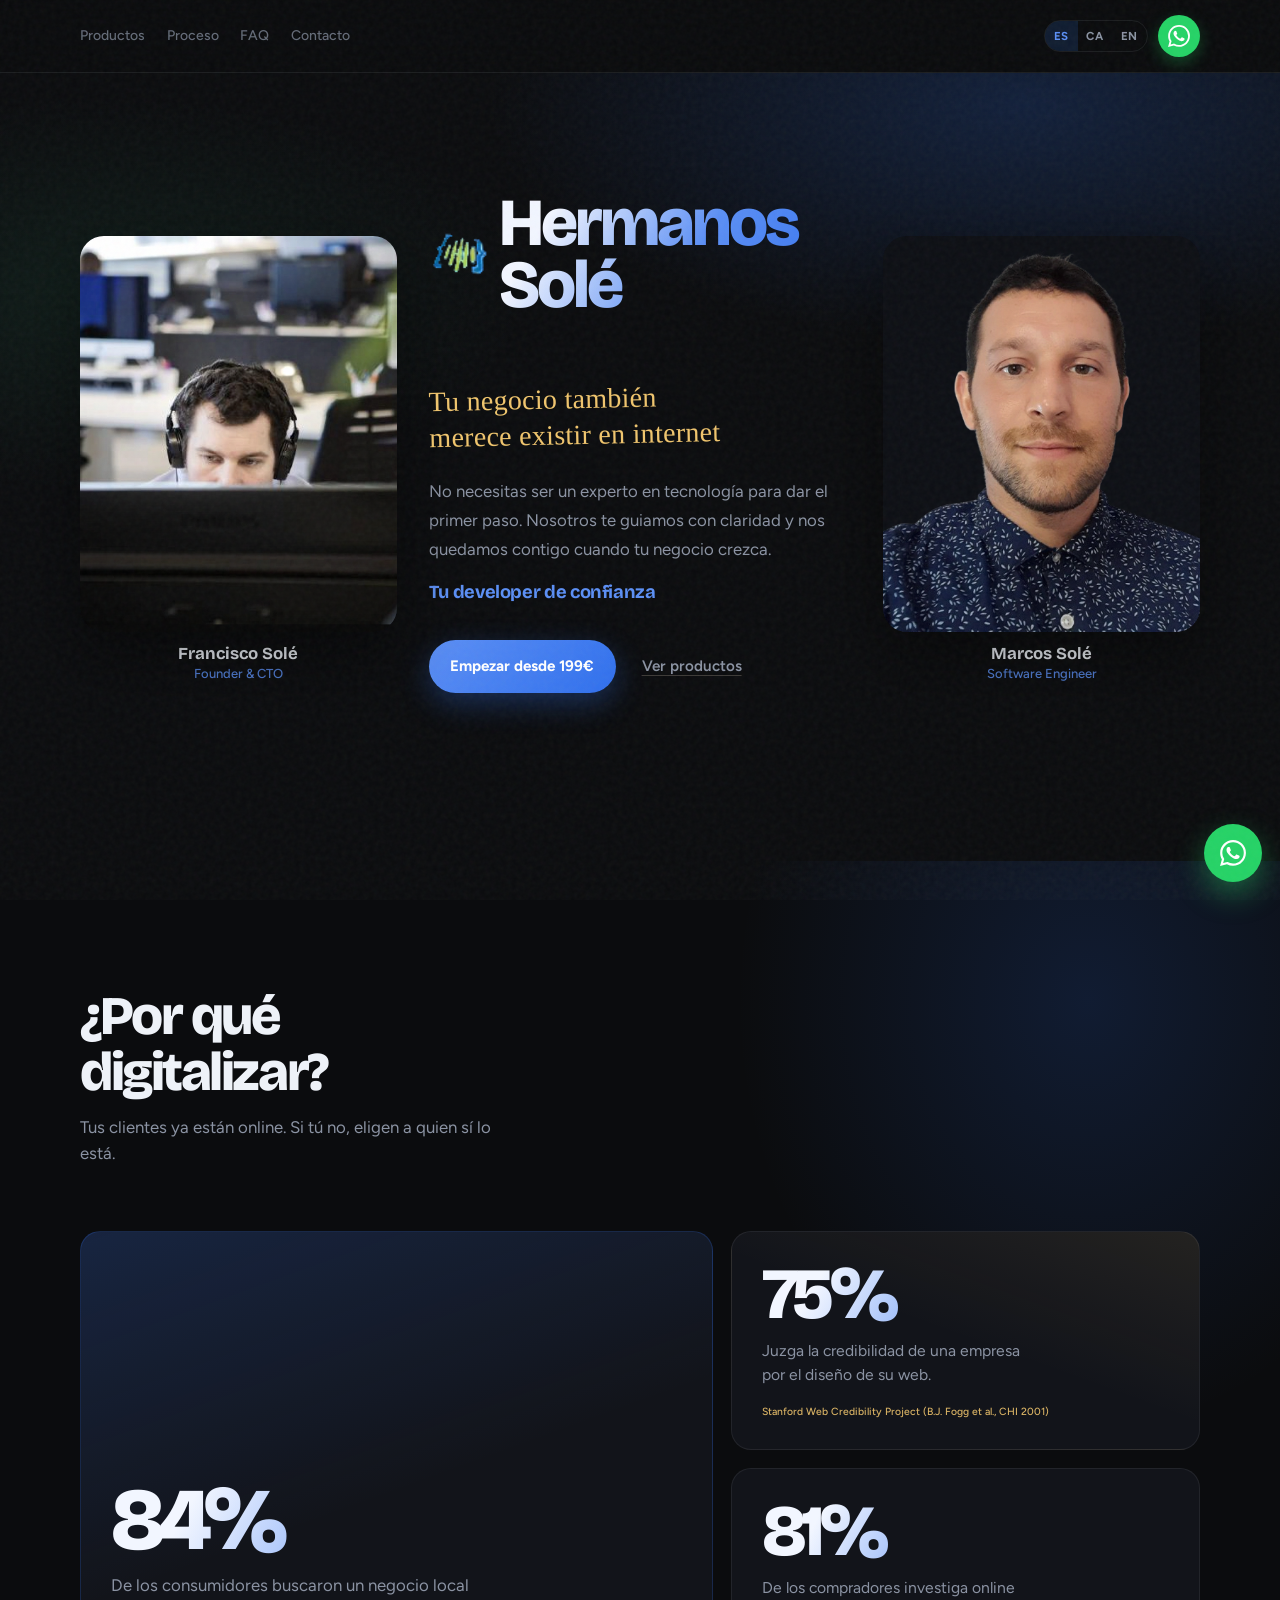
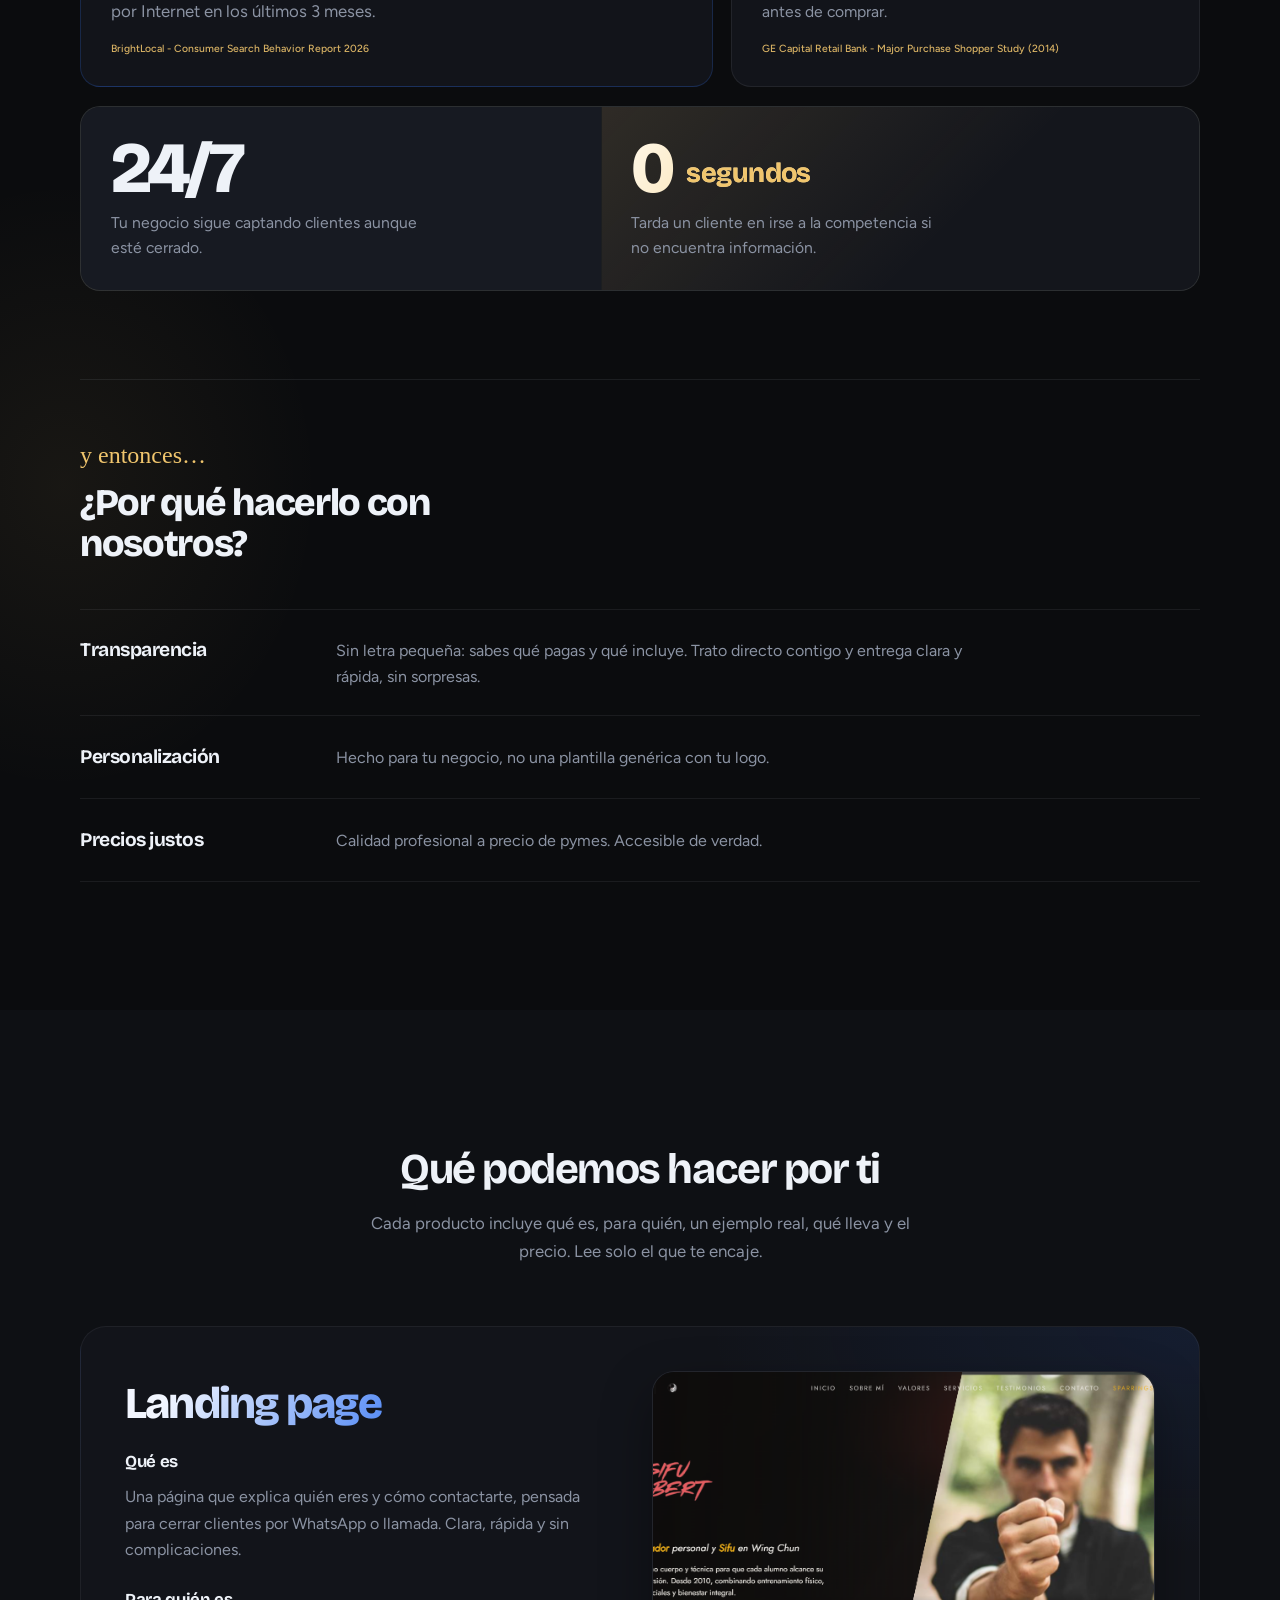
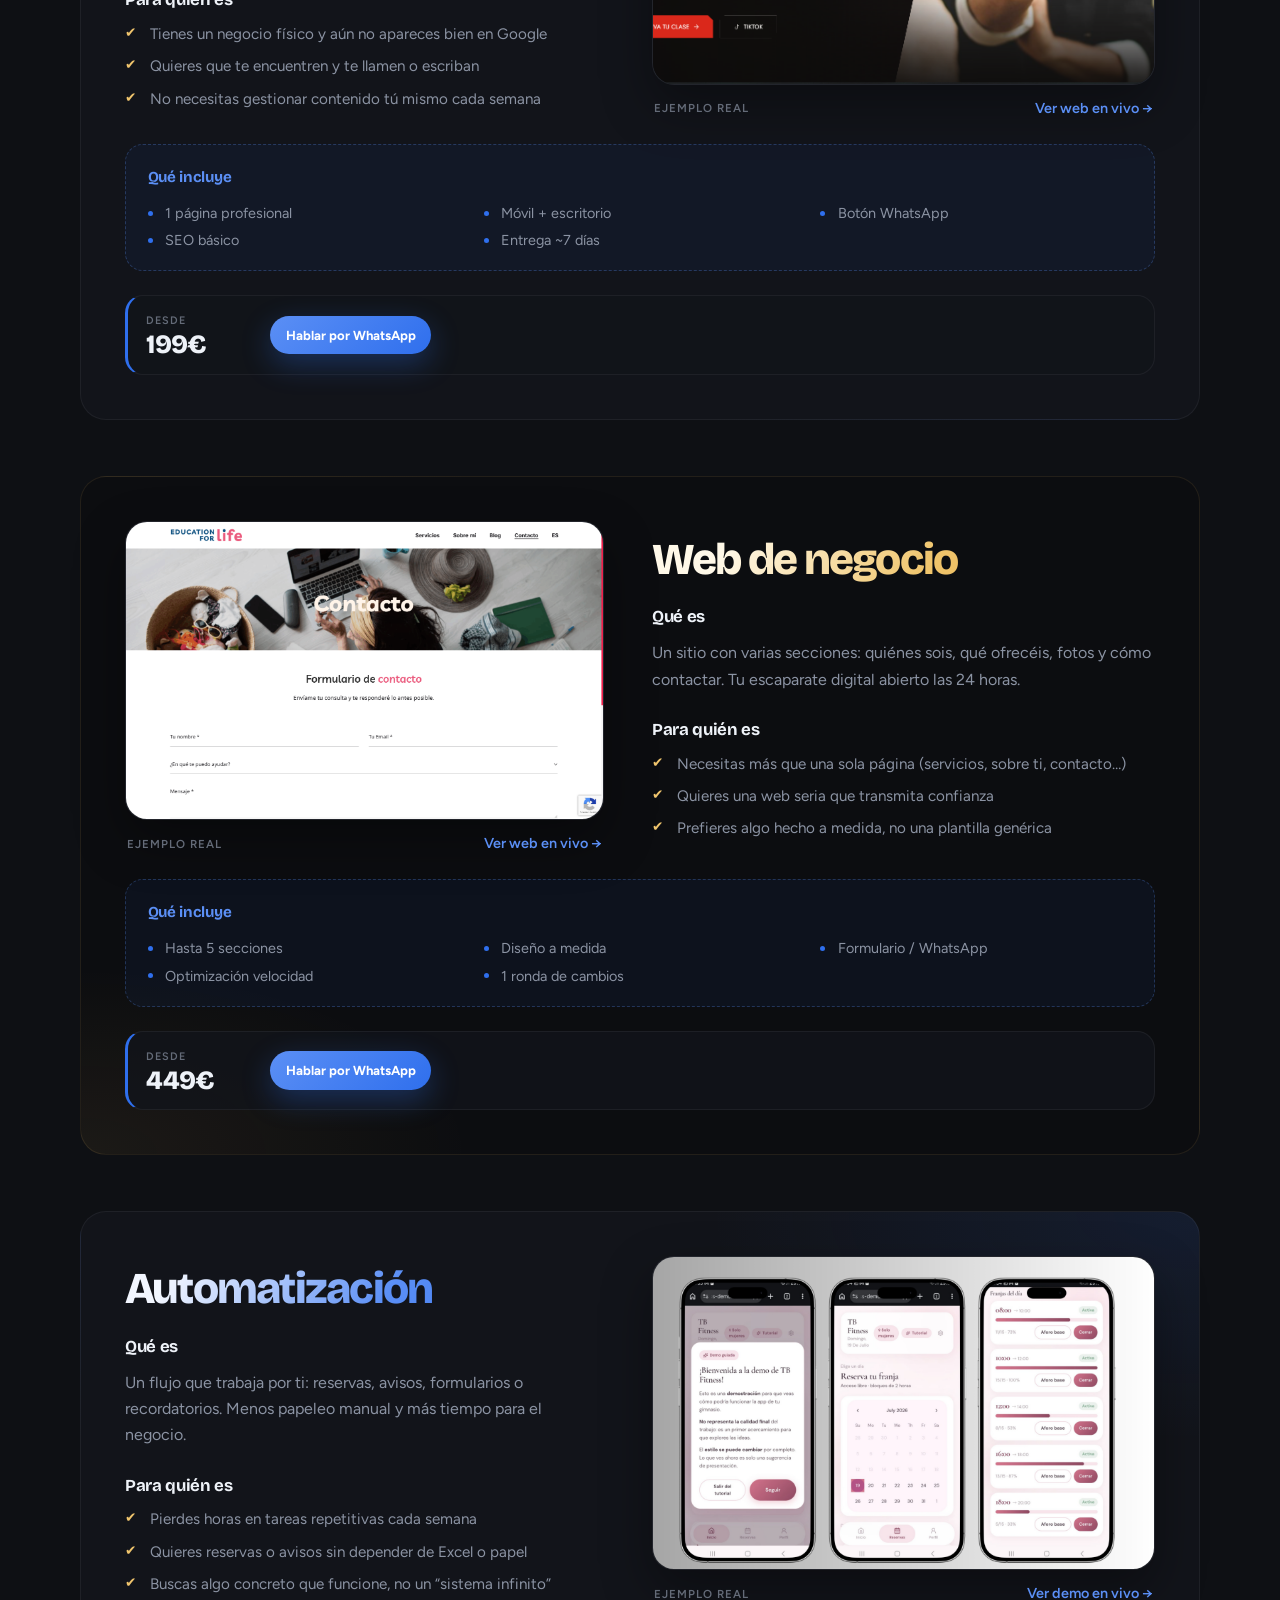
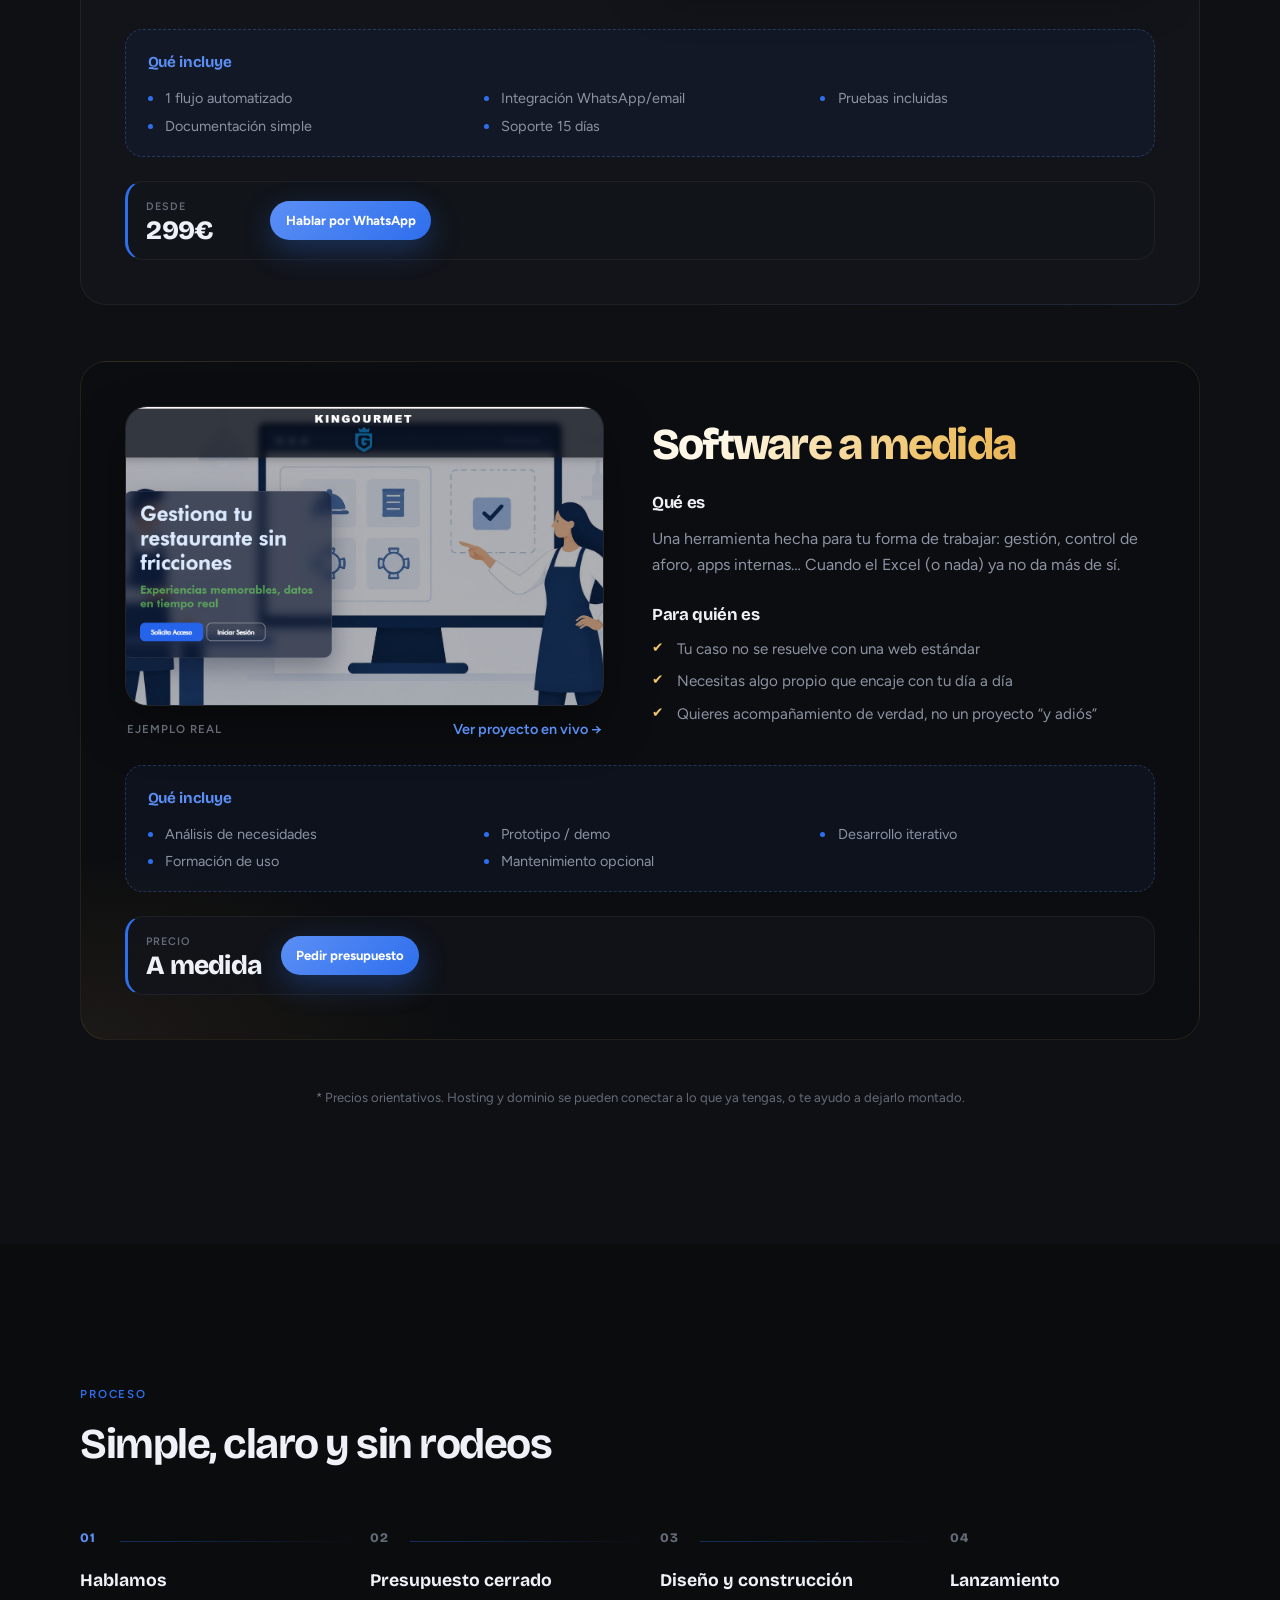
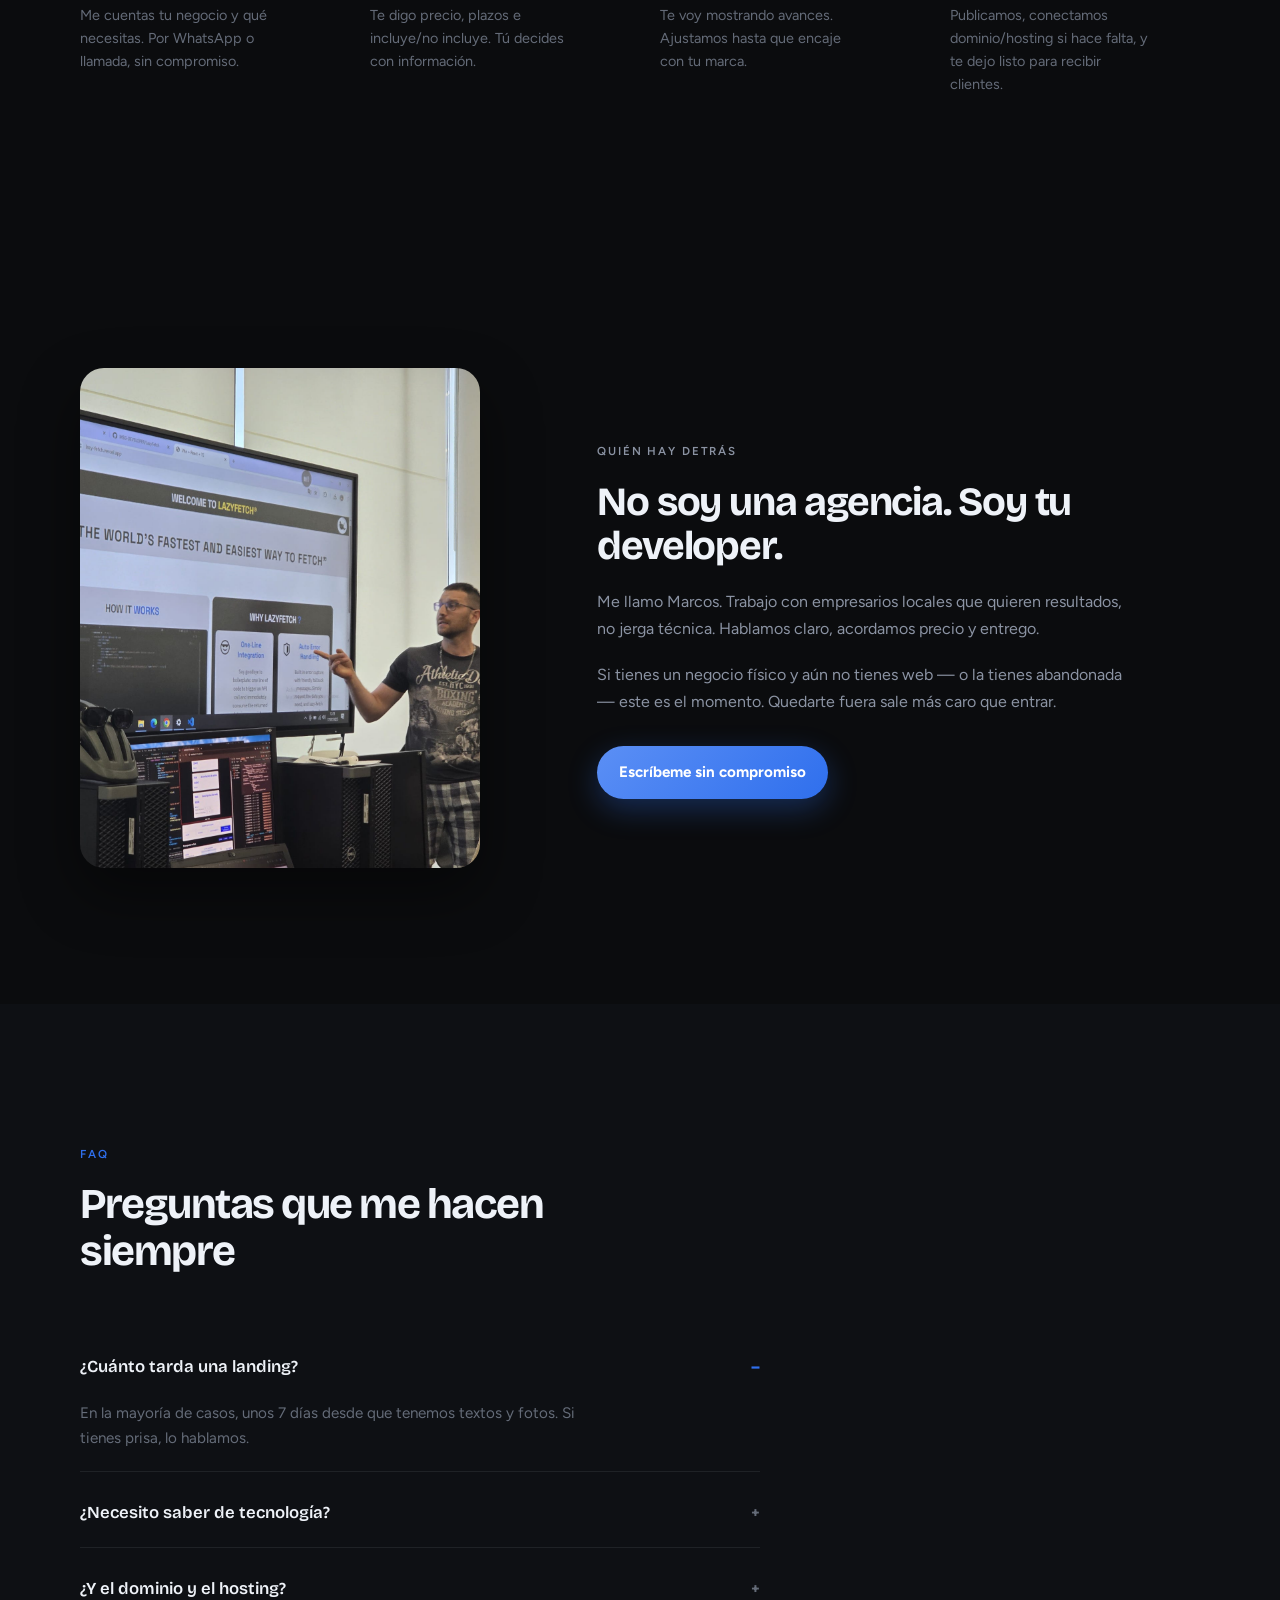
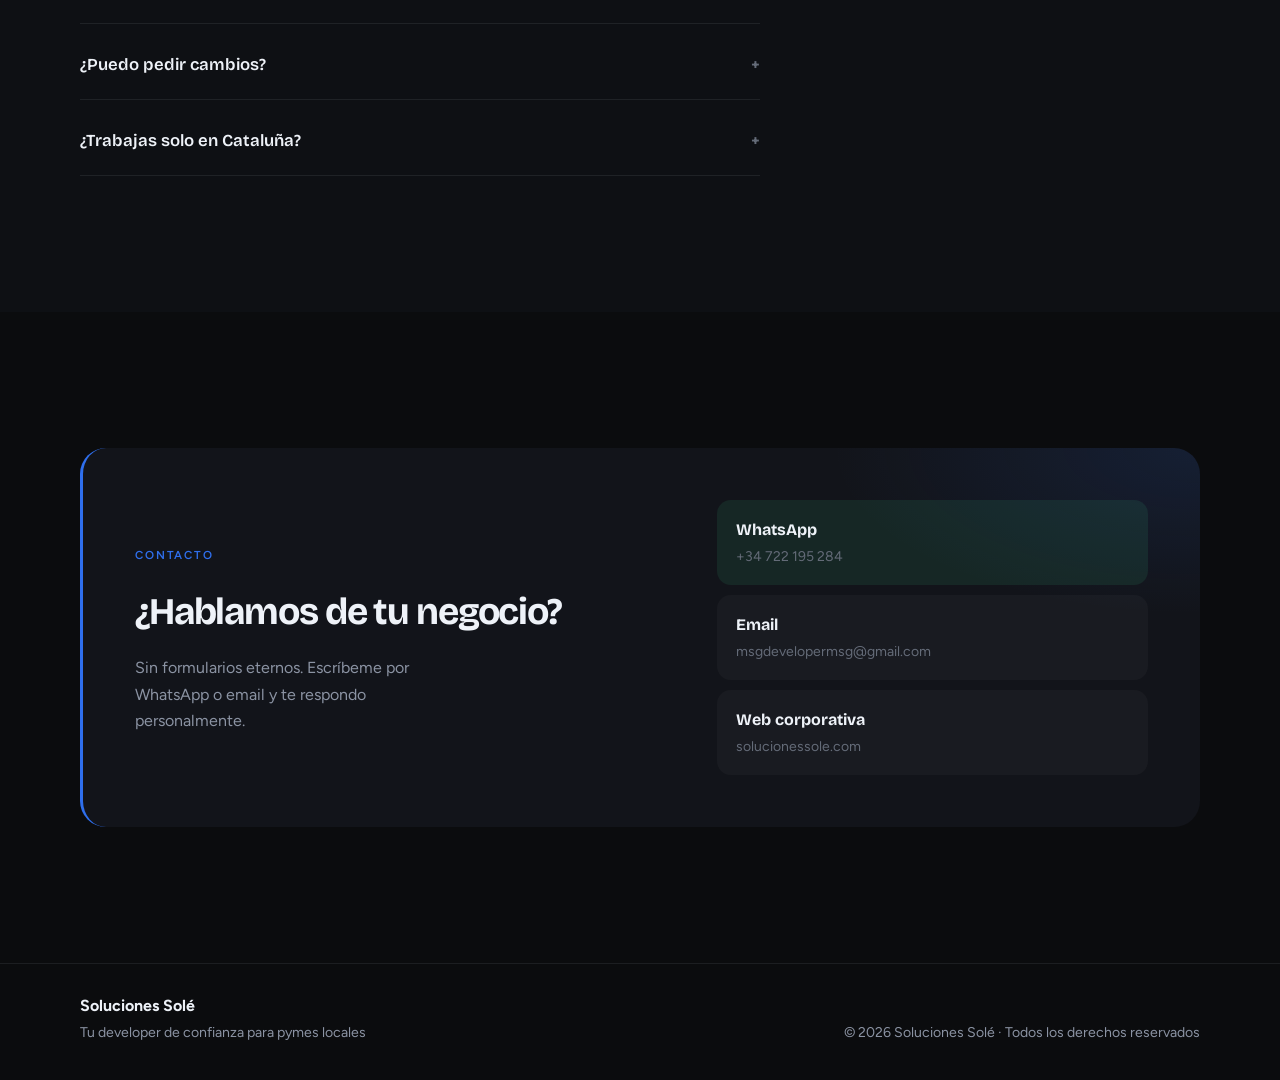
==== commit 0d0cb9e0: "WIP" ====
--- a/index.html
+++ b/index.html
@@ -17,7 +17,7 @@
       href="https://fonts.googleapis.com/css2?family=Bricolage+Grotesque:opsz,wght@12..96,500;12..96,700;12..96,800&family=Figtree:wght@400;500;600;700&family=Permanent+Marker&display=swap"
       rel="stylesheet"
     />
-    <link rel="stylesheet" href="custom.style.css?v=20260722f" />
+    <link rel="stylesheet" href="custom.style.css?v=20260725p" />
   </head>
   <body>
     <div class="grain" aria-hidden="true"></div>
@@ -44,10 +44,8 @@
         </button>
 
         <nav class="nav" id="nav" aria-label="Principal">
-          <a href="#servicios" data-i18n="nav.services">Servicios</a>
-          <a href="#trabajos" data-i18n="nav.work">Trabajos</a>
+          <a href="#productos">Productos</a>
           <a href="#proceso" data-i18n="nav.process">Proceso</a>
-          <a href="#precios" data-i18n="nav.pricing">Precios</a>
           <a href="#faq" data-i18n="nav.faq">FAQ</a>
           <a href="#contacto" data-i18n="nav.contact">Contacto</a>
         </nav>
@@ -112,7 +110,7 @@
             </h1>
             <p class="lead reveal reveal-delay-2">
               <span data-i18n="hero.lead"
-                >No tienes que entender de tecnología para dar el paso. Nosotros
+                >No necesitas ser un experto en tecnología para dar el primer paso. Nosotros
                 te guiamos con claridad y nos quedamos contigo cuando tu negocio
                 crezca.</span
               >
@@ -129,7 +127,7 @@
                 data-i18n="hero.cta1"
                 >Empezar desde 199€</a
               >
-              <a class="btn btn-ghost" href="#trabajos" data-i18n="hero.cta2">Ver casos de éxito</a>
+              <a class="btn btn-ghost" href="#productos" data-i18n="hero.cta2">Ver productos</a>
             </div>
           </div>
 
@@ -147,289 +145,355 @@
           </figure>
         </div>
       </section>
-
-      <!-- HOOK / TRUST -->
-      <section class="strip" aria-label="Propuesta">
-        <div class="shell strip-grid">
-          <article class="strip-item reveal">
-            <h2 data-i18n="values.v1.title">Transparencia</h2>
-            <p data-i18n="values.v1.text">
-              Sin letra pequeña: sabes qué pagas y qué incluye. Trato directo
-              contigo y entrega clara y rápida, sin sorpresas.
-            </p>
-          </article>
-          <article class="strip-item reveal reveal-delay-1">
-            <h2 data-i18n="values.v2.title">Personalización</h2>
-            <p data-i18n="values.v2.text">
-              Hecho para tu negocio, no una plantilla genérica con tu logo.
-            </p>
-          </article>
-          <article class="strip-item reveal reveal-delay-2">
-            <h2 data-i18n="values.v3.title">Precios justos</h2>
-            <p data-i18n="values.v3.text">
-              Calidad profesional a precio de pymes. Accesible de verdad.
-            </p>
-          </article>
-        </div>
-      </section>
-
-      <!-- SERVICES -->
-      <section class="section" id="servicios">
-        <div class="shell">
-          <header class="section-head reveal">
-            <p class="eyebrow" data-i18n="services.eyebrow">Servicios</p>
-            <h2 data-i18n="services.title">Lo que necesitas para entrar (y crecer) online</h2>
-            <p class="section-lead" data-i18n="services.lead">
-              Da igual si tienes un estudio de tatuajes, una panadería o un
-              gimnasio: si no estás en internet, estás dejando clientes en la
-              mesa.
+      <!-- POR QUÉ DIGITALIZAR -->
+      <section class="why-digital" id="por-que-digitalizar" aria-labelledby="why-digital-title">
+        <div class="why-digital-bg" aria-hidden="true"></div>
+        <div class="shell why-digital-inner">
+          <header class="why-digital-head reveal">
+            <h2 id="why-digital-title">¿Por qué digitalizar?</h2>
+            <p class="section-lead">
+              Tus clientes ya están online. Si tú no, eligen a quien sí lo está.
             </p>
           </header>
 
-          <div class="services-grid">
-            <article class="service service--featured reveal">
-              <span class="service-num">01</span>
-              <h3 data-i18n="services.s1.title">Landing pages</h3>
-              <p data-i18n="services.s1.text">
-                Una página clara que explica quién eres, qué ofreces y cómo
-                contactarte. Ideal para captar clientes por WhatsApp o llamada.
-              </p>
-              <p class="service-from" data-i18n="services.s1.from">Desde 199€</p>
-            </article>
-            <article class="service reveal reveal-delay-1">
-              <span class="service-num">02</span>
-              <h3 data-i18n="services.s2.title">Webs de negocio</h3>
-              <p data-i18n="services.s2.text">
-                Sitio con varias secciones, carta/servicios, fotos y contacto.
-                Tu escaparate digital abierto 24/7.
-              </p>
-              <p class="service-from" data-i18n="services.s2.from">Desde 449€</p>
-            </article>
-            <article class="service reveal reveal-delay-2">
-              <span class="service-num">03</span>
-              <h3 data-i18n="services.s3.title">Automatizaciones</h3>
-              <p data-i18n="services.s3.text">
-                Reservas, avisos, formularios y flujos que te ahorran horas cada
-                semana. Menos papeleo, más negocio.
-              </p>
-              <p class="service-from" data-i18n="services.s3.from">Desde 299€</p>
-            </article>
-            <article class="service reveal reveal-delay-3">
-              <span class="service-num">04</span>
-              <h3 data-i18n="services.s4.title">Software a medida</h3>
-              <p data-i18n="services.s4.text">
-                Gestión, control de aforo, apps internas… cuando tu negocio
-                necesita una herramienta propia, no un Excel eterno.
-              </p>
-              <p class="service-from" data-i18n="services.s4.from">Presupuesto</p>
-            </article>
+          <div class="proof-bento">
+            <article class="proof-tile proof-tile--hero reveal">
+              <p class="proof-num"><span data-count="84">0</span>%</p>
+              <p class="proof-copy">
+                De los consumidores buscaron un negocio local por Internet en
+                los últimos 3 meses.
+              </p>
+              <p class="proof-source">
+                BrightLocal - Consumer Search Behavior Report 2026
+              </p>
+            </article>
+
+            <article class="proof-tile proof-tile--mid reveal reveal-delay-1">
+              <p class="proof-num"><span data-count="75">0</span>%</p>
+              <p class="proof-copy">
+                Juzga la credibilidad de una empresa por el diseño de su web.
+              </p>
+              <p class="proof-source">
+                Stanford Web Credibility Project (B.J. Fogg et al., CHI 2001)
+              </p>
+            </article>
+
+            <article class="proof-tile proof-tile--mid reveal reveal-delay-2">
+              <p class="proof-num"><span data-count="81">0</span>%</p>
+              <p class="proof-copy">
+                De los compradores investiga online antes de comprar.
+              </p>
+              <p class="proof-source">
+                GE Capital Retail Bank - Major Purchase Shopper Study (2014)
+              </p>
+            </article>
+
+            <article class="proof-band reveal reveal-delay-3">
+              <div class="proof-band-item">
+                <p class="proof-num proof-num--plain">24/7</p>
+                <p class="proof-copy">
+                  Tu negocio sigue captando clientes aunque esté cerrado.
+                </p>
+              </div>
+              <div class="proof-band-item proof-band-item--accent">
+                <p class="proof-num proof-num--gold">
+                  <span data-count="0">0</span>
+                  <span class="proof-unit">segundos</span>
+                </p>
+                <p class="proof-copy">
+                  Tarda un cliente en irse a la competencia si no encuentra
+                  información.
+                </p>
+              </div>
+            </article>
+          </div>
+
+          <div class="why-us">
+            <p class="why-bridge reveal">y entonces…</p>
+            <h3 class="why-us-title reveal">¿Por qué hacerlo con nosotros?</h3>
+
+            <div class="value-rail">
+              <article class="value-row reveal">
+                <h4>Transparencia</h4>
+                <p>
+                  Sin letra pequeña: sabes qué pagas y qué incluye. Trato
+                  directo contigo y entrega clara y rápida, sin sorpresas.
+                </p>
+              </article>
+              <article class="value-row reveal reveal-delay-1">
+                <h4>Personalización</h4>
+                <p>
+                  Hecho para tu negocio, no una plantilla genérica con tu logo.
+                </p>
+              </article>
+              <article class="value-row reveal reveal-delay-2">
+                <h4>Precios justos</h4>
+                <p>
+                  Calidad profesional a precio de pymes. Accesible de verdad.
+                </p>
+              </article>
+            </div>
           </div>
         </div>
       </section>
 
-      <!-- WORK -->
-      <section class="section section-alt" id="trabajos">
+      <!-- PRODUCTOS -->
+      <section class="section section-alt" id="productos">
         <div class="shell">
-          <header class="section-head reveal">
-            <p class="eyebrow" data-i18n="work.eyebrow">Casos reales</p>
-            <h2 data-i18n="work.title">Productos entregados a clientes</h2>
-            <p class="section-lead" data-i18n="work.lead">
-              No demos de laboratorio: proyectos profesionales en uso.
+          <header class="section-head products-head reveal">
+            <h2>Qué podemos hacer por ti</h2>
+            <p class="section-lead">
+              Cada producto incluye qué es, para quién, un ejemplo real, qué
+              lleva y el precio. Lee solo el que te encaje.
             </p>
           </header>
 
-          <div class="metrics reveal">
-            <div class="metric metric--primary">
-              <strong data-count="12">0</strong>
-              <span data-i18n="work.m1">Proyectos entregados</span>
-            </div>
-            <div class="metric">
-              <strong><span data-count="98">0</span>%</strong>
-              <span data-i18n="work.m2">Clientes satisfechos</span>
-            </div>
-            <div class="metric">
-              <strong><span data-count="7">0</span>d</strong>
-              <span data-i18n="work.m3">Entrega media landing</span>
-            </div>
-            <div class="metric">
-              <strong data-count="6">0</strong>
-              <span data-i18n="work.m4">Sectores distintos</span>
-            </div>
-          </div>
-
-          <div class="work-list">
-            <article class="work reveal">
-              <div class="work-media">
-                <img
-                  src="assets/img/portfolio/Captura.PNG"
-                  alt="Software de gestión para hostelería"
-                  loading="lazy"
-                />
-              </div>
-              <div class="work-body">
-                <span class="tag" data-i18n="work.tag">Producto profesional</span>
-                <h3 data-i18n="work.w1.title">Software de gestión · Hostelería</h3>
-                <p data-i18n="work.w1.text">
-                  Sistema de gestión para restaurantes locales: diseño,
-                  construcción y mantenimiento continuo.
-                </p>
-                <ul class="work-stats">
-                  <li><strong>En producción</strong> · locales reales</li>
-                  <li><strong>Mantenimiento</strong> activo</li>
+          <div class="product-stack">
+            <!-- LANDING -->
+            <article class="product-block reveal" id="producto-landing">
+              <div class="product-main">
+                <div class="product-copy">
+                  <p class="product-label">Landing page</p>
+                  <h3>Qué es</h3>
+                  <p>
+                    Una página que explica quién eres y cómo contactarte, pensada
+                    para cerrar clientes por WhatsApp o llamada. Clara, rápida y
+                    sin complicaciones.
+                  </p>
+                  <h3>Para quién es</h3>
+                  <ul class="product-checks">
+                    <li>Tienes un negocio físico y aún no apareces bien en Google</li>
+                    <li>Quieres que te encuentren y te llamen o escriban</li>
+                    <li>No necesitas gestionar contenido tú mismo cada semana</li>
+                  </ul>
+                </div>
+                <figure class="product-example">
+                  <img
+                    src="assets/img/portfolio/CapturaAlbert.PNG"
+                    alt="Ejemplo de landing page — entrenador personal"
+                    loading="lazy"
+                  />
+                  <figcaption>
+                    <span>Ejemplo real</span>
+                    <a
+                      href="https://sifualbert.es/"
+                      target="_blank"
+                      rel="noopener noreferrer"
+                      >Ver web en vivo →</a
+                    >
+                  </figcaption>
+                </figure>
+              </div>
+              <div class="product-includes">
+                <h3>Qué incluye</h3>
+                <ul>
+                  <li>1 página profesional</li>
+                  <li>Móvil + escritorio</li>
+                  <li>Botón WhatsApp</li>
+                  <li>SEO básico</li>
+                  <li>Entrega ~7 días</li>
                 </ul>
+              </div>
+              <div class="product-offer">
+                <div class="product-price">
+                  <span class="product-price-label">Desde</span>
+                  <strong>199€</strong>
+                </div>
                 <a
-                  class="text-link"
-                  href="https://www.kingourmet.com/"
+                  class="btn btn-primary btn-sm"
+                  href="https://wa.me/34722195284?text=Hola%2C%20me%20interesa%20una%20Landing%20page%20(199%E2%82%AC)"
                   target="_blank"
                   rel="noopener noreferrer"
-                  data-i18n="work.visit"
-                  >Ver proyecto</a
+                  >Hablar por WhatsApp</a
                 >
               </div>
             </article>
 
-            <article class="work work-flip reveal">
-              <div class="work-media">
-                <img
-                  src="assets/img/portfolio/CapturaAlbert.PNG"
-                  alt="Landing page entrenador personal"
-                  loading="lazy"
-                />
-              </div>
-              <div class="work-body">
-                <span class="tag" data-i18n="work.tag">Producto profesional</span>
-                <h3 data-i18n="work.w2.title">Landing page · Entrenador personal</h3>
-                <p data-i18n="work.w2.text">
-                  Página de captación para profesional con alto flujo de
-                  clientes. Clara, rápida y orientada a conversión.
-                </p>
-                <ul class="work-stats">
-                  <li><strong>Foco</strong> · captar leads</li>
-                  <li><strong>Entrega</strong> · rápida</li>
+            <!-- WEB NEGOCIO -->
+            <article class="product-block product-block--flip reveal" id="producto-web">
+              <div class="product-main">
+                <div class="product-copy">
+                  <p class="product-label">Web de negocio</p>
+                  <h3>Qué es</h3>
+                  <p>
+                    Un sitio con varias secciones: quiénes sois, qué ofrecéis,
+                    fotos y cómo contactar. Tu escaparate digital abierto las 24
+                    horas.
+                  </p>
+                  <h3>Para quién es</h3>
+                  <ul class="product-checks">
+                    <li>Necesitas más que una sola página (servicios, sobre ti, contacto…)</li>
+                    <li>Quieres una web seria que transmita confianza</li>
+                    <li>Prefieres algo hecho a medida, no una plantilla genérica</li>
+                  </ul>
+                </div>
+                <figure class="product-example">
+                  <img
+                    src="assets/img/portfolio/wp.PNG"
+                    alt="Ejemplo de web de negocio — educación"
+                    loading="lazy"
+                  />
+                  <figcaption>
+                    <span>Ejemplo real</span>
+                    <a
+                      href="https://www.educationforlife.es/"
+                      target="_blank"
+                      rel="noopener noreferrer"
+                      >Ver web en vivo →</a
+                    >
+                  </figcaption>
+                </figure>
+              </div>
+              <div class="product-includes">
+                <h3>Qué incluye</h3>
+                <ul>
+                  <li>Hasta 5 secciones</li>
+                  <li>Diseño a medida</li>
+                  <li>Formulario / WhatsApp</li>
+                  <li>Optimización velocidad</li>
+                  <li>1 ronda de cambios</li>
                 </ul>
+              </div>
+              <div class="product-offer">
+                <div class="product-price">
+                  <span class="product-price-label">Desde</span>
+                  <strong>449€</strong>
+                </div>
                 <a
-                  class="text-link"
-                  href="https://sifualbert.es/"
+                  class="btn btn-primary btn-sm"
+                  href="https://wa.me/34722195284?text=Hola%2C%20me%20interesa%20una%20Web%20de%20negocio%20(449%E2%82%AC)"
                   target="_blank"
                   rel="noopener noreferrer"
-                  data-i18n="work.visit"
-                  >Ver proyecto</a
+                  >Hablar por WhatsApp</a
                 >
               </div>
             </article>
 
-            <article class="work reveal">
-              <div class="work-media">
-                <img
-                  src="assets/img/portfolio/demoFitnesCaptura.png"
-                  alt="App móvil gimnasio"
-                  loading="lazy"
-                />
-              </div>
-              <div class="work-body">
-                <span class="tag" data-i18n="work.tag">Producto profesional</span>
-                <h3 data-i18n="work.w3.title">App móvil · Gimnasio</h3>
-                <p data-i18n="work.w3.text">
-                  Reserva de franjas y control de aforo en tiempo real para un
-                  gimnasio femenino. Experiencia exclusiva sin aglomeraciones.
-                </p>
-                <ul class="work-stats">
-                  <li><strong>Reservas</strong> en vivo</li>
-                  <li><strong>Aforo</strong> controlado</li>
+            <!-- AUTOMATIZACIÓN -->
+            <article class="product-block reveal" id="producto-auto">
+              <div class="product-main">
+                <div class="product-copy">
+                  <p class="product-label">Automatización</p>
+                  <h3>Qué es</h3>
+                  <p>
+                    Un flujo que trabaja por ti: reservas, avisos, formularios o
+                    recordatorios. Menos papeleo manual y más tiempo para el
+                    negocio.
+                  </p>
+                  <h3>Para quién es</h3>
+                  <ul class="product-checks">
+                    <li>Pierdes horas en tareas repetitivas cada semana</li>
+                    <li>Quieres reservas o avisos sin depender de Excel o papel</li>
+                    <li>Buscas algo concreto que funcione, no un “sistema infinito”</li>
+                  </ul>
+                </div>
+                <figure class="product-example">
+                  <img
+                    src="assets/img/portfolio/demoFitnesCaptura.png"
+                    alt="Ejemplo de automatización — reservas de gimnasio"
+                    loading="lazy"
+                  />
+                  <figcaption>
+                    <span>Ejemplo real</span>
+                    <a
+                      href="https://tbfitness-demo.lovable.app/"
+                      target="_blank"
+                      rel="noopener noreferrer"
+                      >Ver demo en vivo →</a
+                    >
+                  </figcaption>
+                </figure>
+              </div>
+              <div class="product-includes">
+                <h3>Qué incluye</h3>
+                <ul>
+                  <li>1 flujo automatizado</li>
+                  <li>Integración WhatsApp/email</li>
+                  <li>Pruebas incluidas</li>
+                  <li>Documentación simple</li>
+                  <li>Soporte 15 días</li>
                 </ul>
+              </div>
+              <div class="product-offer">
+                <div class="product-price">
+                  <span class="product-price-label">Desde</span>
+                  <strong>299€</strong>
+                </div>
                 <a
-                  class="text-link"
-                  href="https://tbfitness-demo.lovable.app/"
+                  class="btn btn-primary btn-sm"
+                  href="https://wa.me/34722195284?text=Hola%2C%20me%20interesa%20una%20Automatizaci%C3%B3n%20(299%E2%82%AC)"
                   target="_blank"
                   rel="noopener noreferrer"
-                  data-i18n="work.visit"
-                  >Ver demo</a
+                  >Hablar por WhatsApp</a
                 >
               </div>
             </article>
 
-            <article class="work work-flip reveal">
-              <div class="work-media">
-                <img
-                  src="assets/img/portfolio/OssIstanceFull.jpg"
-                  alt="App de control de asistencias"
-                  loading="lazy"
-                />
-              </div>
-              <div class="work-body">
-                <span class="tag" data-i18n="work.tag">Producto profesional</span>
-                <h3 data-i18n="work.w4.title">App web · Control de asistencias</h3>
-                <p data-i18n="work.w4.text">
-                  Aplicación progresiva pensada para móvil: registro y control
-                  de asistencias. En fase beta con acceso limitado.
-                </p>
-                <ul class="work-stats">
-                  <li><strong>Mobile-first</strong></li>
-                  <li><strong>Beta</strong> activa</li>
+            <!-- SOFTWARE -->
+            <article class="product-block product-block--flip reveal" id="producto-software">
+              <div class="product-main">
+                <div class="product-copy">
+                  <p class="product-label">Software a medida</p>
+                  <h3>Qué es</h3>
+                  <p>
+                    Una herramienta hecha para tu forma de trabajar: gestión,
+                    control de aforo, apps internas… Cuando el Excel (o nada) ya
+                    no da más de sí.
+                  </p>
+                  <h3>Para quién es</h3>
+                  <ul class="product-checks">
+                    <li>Tu caso no se resuelve con una web estándar</li>
+                    <li>Necesitas algo propio que encaje con tu día a día</li>
+                    <li>Quieres acompañamiento de verdad, no un proyecto “y adiós”</li>
+                  </ul>
+                </div>
+                <figure class="product-example">
+                  <img
+                    src="assets/img/portfolio/Captura.PNG"
+                    alt="Ejemplo de software a medida — gestión hostelería"
+                    loading="lazy"
+                  />
+                  <figcaption>
+                    <span>Ejemplo real</span>
+                    <a
+                      href="https://www.kingourmet.com/"
+                      target="_blank"
+                      rel="noopener noreferrer"
+                      >Ver proyecto en vivo →</a
+                    >
+                  </figcaption>
+                </figure>
+              </div>
+              <div class="product-includes">
+                <h3>Qué incluye</h3>
+                <ul>
+                  <li>Análisis de necesidades</li>
+                  <li>Prototipo / demo</li>
+                  <li>Desarrollo iterativo</li>
+                  <li>Formación de uso</li>
+                  <li>Mantenimiento opcional</li>
                 </ul>
+              </div>
+              <div class="product-offer">
+                <div class="product-price">
+                  <span class="product-price-label">Precio</span>
+                  <strong>A medida</strong>
+                </div>
                 <a
-                  class="text-link"
-                  href="https://ossistance-app.vercel.app/"
+                  class="btn btn-primary btn-sm"
+                  href="https://wa.me/34722195284?text=Hola%2C%20me%20interesa%20Software%20a%20medida.%20%C2%BFHablamos%3F"
                   target="_blank"
                   rel="noopener noreferrer"
-                  data-i18n="work.visit"
-                  >Ver proyecto</a
+                  >Pedir presupuesto</a
                 >
               </div>
             </article>
-
-            <article class="work reveal">
-              <div class="work-media">
-                <img
-                  src="assets/img/portfolio/bingo2.PNG"
-                  alt="App web de bingo"
-                  loading="lazy"
-                />
-              </div>
-              <div class="work-body">
-                <span class="tag" data-i18n="work.tag">Producto profesional</span>
-                <h3 data-i18n="work.w5.title">App web · Bingo en grupo</h3>
-                <p data-i18n="work.w5.text">
-                  Producto comercial para jugar al bingo online en grupo.
-                  Trabajo colaborativo profesional.
-                </p>
-                <ul class="work-stats">
-                  <li><strong>Multijugador</strong></li>
-                  <li><strong>Producto</strong> vivo</li>
-                </ul>
-              </div>
-            </article>
-
-            <article class="work work-flip reveal">
-              <div class="work-media">
-                <img
-                  src="assets/img/portfolio/wp.PNG"
-                  alt="Web profesional WordPress"
-                  loading="lazy"
-                />
-              </div>
-              <div class="work-body">
-                <span class="tag" data-i18n="work.tag">Producto profesional</span>
-                <h3 data-i18n="work.w6.title">Web profesional · Educación</h3>
-                <p data-i18n="work.w6.text">
-                  Sitio profesional para clienta externa. Diseño, estructura y
-                  puesta en marcha colaborativa.
-                </p>
-                <ul class="work-stats">
-                  <li><strong>WordPress</strong></li>
-                  <li><strong>En desarrollo</strong></li>
-                </ul>
-                <a
-                  class="text-link"
-                  href="https://www.educationforlife.es/"
-                  target="_blank"
-                  rel="noopener noreferrer"
-                  data-i18n="work.visit"
-                  >Ver proyecto</a
-                >
-              </div>
-            </article>
-          </div>
+          </div>
+
+          <p class="products-footnote reveal">
+            * Precios orientativos. Hosting y dominio se pueden conectar a lo
+            que ya tengas, o te ayudo a dejarlo montado.
+          </p>
         </div>
       </section>
 
@@ -474,121 +538,6 @@
               </p>
             </li>
           </ol>
-        </div>
-      </section>
-
-      <!-- PRICING -->
-      <section class="section section-alt" id="precios">
-        <div class="shell">
-          <header class="section-head reveal">
-            <p class="eyebrow" data-i18n="pricing.eyebrow">Precios</p>
-            <h2 data-i18n="pricing.title">Inversión clara. Sin trucos.</h2>
-            <p class="section-lead" data-i18n="pricing.lead">
-              Precios orientativos — los ajustamos a tu caso. Lo importante: que
-              puedas dar el paso sin arruinarte.
-            </p>
-          </header>
-
-          <div class="pricing-grid">
-            <article class="price-card featured reveal">
-              <p class="price-card-label" data-i18n="pricing.p1.label">Más pedido</p>
-              <h3 data-i18n="pricing.p1.title">Landing esencial</h3>
-              <p class="price-amount"><span>199€</span></p>
-              <p class="price-desc" data-i18n="pricing.p1.desc">
-                Ideal para panaderías, estudios, comercios y autónomos que
-                quieren existir online ya.
-              </p>
-              <ul>
-                <li data-i18n="pricing.p1.i1">1 página profesional</li>
-                <li data-i18n="pricing.p1.i2">Móvil + escritorio</li>
-                <li data-i18n="pricing.p1.i3">Botón WhatsApp</li>
-                <li data-i18n="pricing.p1.i4">SEO básico</li>
-                <li data-i18n="pricing.p1.i5">Entrega ~7 días</li>
-              </ul>
-              <a
-                class="btn btn-primary"
-                href="https://wa.me/34722195284?text=Hola%2C%20me%20interesa%20la%20Landing%20esencial%20(199€)"
-                target="_blank"
-                rel="noopener noreferrer"
-                data-i18n="pricing.cta"
-                >Quiero esta</a
-              >
-            </article>
-
-            <article class="price-card reveal reveal-delay-1">
-              <h3 data-i18n="pricing.p2.title">Web de negocio</h3>
-              <p class="price-amount"><span>449€</span></p>
-              <p class="price-desc" data-i18n="pricing.p2.desc">
-                Varias secciones, galería, servicios y contacto. Tu marca con
-                presencia seria.
-              </p>
-              <ul>
-                <li data-i18n="pricing.p2.i1">Hasta 5 secciones</li>
-                <li data-i18n="pricing.p2.i2">Diseño a medida</li>
-                <li data-i18n="pricing.p2.i3">Formulario / WhatsApp</li>
-                <li data-i18n="pricing.p2.i4">Optimización velocidad</li>
-                <li data-i18n="pricing.p2.i5">1 ronda de cambios</li>
-              </ul>
-              <a
-                class="btn btn-ghost"
-                href="https://wa.me/34722195284?text=Hola%2C%20me%20interesa%20la%20Web%20de%20negocio%20(449€)"
-                target="_blank"
-                rel="noopener noreferrer"
-                data-i18n="pricing.cta"
-                >Quiero esta</a
-              >
-            </article>
-
-            <article class="price-card reveal reveal-delay-2">
-              <h3 data-i18n="pricing.p3.title">Automatización</h3>
-              <p class="price-amount"><span>299€</span></p>
-              <p class="price-desc" data-i18n="pricing.p3.desc">
-                Flujos, reservas o avisos que te quitan trabajo repetitivo.
-              </p>
-              <ul>
-                <li data-i18n="pricing.p3.i1">1 flujo automatizado</li>
-                <li data-i18n="pricing.p3.i2">Integración WhatsApp/email</li>
-                <li data-i18n="pricing.p3.i3">Pruebas incluidas</li>
-                <li data-i18n="pricing.p3.i4">Documentación simple</li>
-                <li data-i18n="pricing.p3.i5">Soporte 15 días</li>
-              </ul>
-              <a
-                class="btn btn-ghost"
-                href="https://wa.me/34722195284?text=Hola%2C%20me%20interesa%20Automatización%20(299€)"
-                target="_blank"
-                rel="noopener noreferrer"
-                data-i18n="pricing.cta"
-                >Quiero esta</a
-              >
-            </article>
-
-            <article class="price-card reveal reveal-delay-3">
-              <h3 data-i18n="pricing.p4.title">Software a medida</h3>
-              <p class="price-amount"><span data-i18n="pricing.p4.price">A medida</span></p>
-              <p class="price-desc" data-i18n="pricing.p4.desc">
-                Gestión, apps internas, paneles… lo valoramos según complejidad.
-              </p>
-              <ul>
-                <li data-i18n="pricing.p4.i1">Análisis de necesidades</li>
-                <li data-i18n="pricing.p4.i2">Prototipo / demo</li>
-                <li data-i18n="pricing.p4.i3">Desarrollo iterativo</li>
-                <li data-i18n="pricing.p4.i4">Formación de uso</li>
-                <li data-i18n="pricing.p4.i5">Mantenimiento opcional</li>
-              </ul>
-              <a
-                class="btn btn-ghost"
-                href="https://wa.me/34722195284?text=Hola%2C%20quiero%20presupuesto%20de%20software%20a%20medida"
-                target="_blank"
-                rel="noopener noreferrer"
-                data-i18n="pricing.ctaQuote"
-                >Pedir presupuesto</a
-              >
-            </article>
-          </div>
-          <p class="pricing-footnote reveal" data-i18n="pricing.note">
-            * Precios orientativos (placeholder). Hosting y dominio se pueden
-            conectar a lo que ya tengas, o te ayudo a dejarlo montado.
-          </p>
         </div>
       </section>
 
--- a/custom.style.css
+++ b/custom.style.css
@@ -377,6 +377,7 @@
 .hero-line {
   display: block;
   margin: 0;
+  margin-top: 4rem;
   font-family: "Permanent Marker", cursive;
   font-size: clamp(1.2rem, 3vw, 1.75rem);
   font-weight: 400;
@@ -475,7 +476,7 @@
 
 .hero-portrait img {
   display: block;
-  width: 200px; /* móvil — cambia este valor */
+  width: 200px;
   height: 200px;
   aspect-ratio: 1 / 1;
   object-fit: cover;
@@ -580,39 +581,272 @@
   line-height: 1.45;
 }
 
-/* Strip values — space over borders */
-.strip {
-  border-block: 0;
-  background: var(--bg-wash);
-  padding: clamp(2.75rem, 6vw, 4rem) 0;
-}
-
-.strip-grid {
-  display: grid;
-  gap: 2.5rem;
+/* Por qué digitalizar — editorial bento + value rail
+   Design read: trust-first SME landing. Dials 7/4/4. */
+.why-digital {
+  position: relative;
+  isolation: isolate;
+  overflow: clip;
+  padding: clamp(4.5rem, 11vw, 8rem) 0;
+  background: var(--bg);
+}
+
+.why-digital-bg {
+  position: absolute;
+  inset: 0;
+  z-index: 0;
+  pointer-events: none;
+  background:
+    radial-gradient(ellipse 50% 45% at 85% 8%, rgba(47, 111, 237, 0.16), transparent 55%),
+    radial-gradient(ellipse 40% 35% at 5% 70%, rgba(240, 197, 109, 0.06), transparent 50%);
+}
+
+.why-digital-inner {
+  position: relative;
+  z-index: 1;
+}
+
+.why-digital-head {
+  max-width: min(42rem, 100%);
+  margin: 0 0 clamp(2.75rem, 7vw, 4rem);
+}
+
+@media (min-width: 900px) {
+  .why-digital-head {
+    max-width: 28rem;
+  }
+}
+
+.why-digital-head h2 {
+  margin: 0 0 0.85rem;
+  font-family: var(--font-display);
+  font-size: clamp(2.15rem, 5.5vw, 3.4rem);
+  font-weight: 800;
+  letter-spacing: -0.045em;
+  line-height: 1.02;
+}
+
+.why-digital-head .section-lead {
+  margin: 0;
+  color: var(--muted);
+  font-size: 1.05rem;
+  line-height: 1.6;
+  max-width: 32rem;
+}
+
+/* Asymmetric proof bento — not equal cards */
+.proof-bento {
+  display: grid;
+  gap: 1rem;
+  margin-bottom: clamp(3.5rem, 9vw, 5.5rem);
 }
 
 @media (min-width: 800px) {
-  .strip-grid {
-    grid-template-columns: repeat(3, 1fr);
-    gap: 3.5rem;
-  }
-}
-
-.strip-item h2 {
-  margin: 0 0 0.65rem;
-  font-family: var(--font-display);
-  font-size: 1.15rem;
+  .proof-bento {
+    grid-template-columns: 1.35fr 1fr;
+    grid-template-rows: auto auto auto;
+    gap: 1.15rem;
+  }
+
+  .proof-tile--hero {
+    grid-row: 1 / 3;
+  }
+
+  .proof-band {
+    grid-column: 1 / -1;
+  }
+}
+
+.proof-tile {
+  position: relative;
+  display: flex;
+  flex-direction: column;
+  justify-content: flex-end;
+  gap: 0.75rem;
+  min-height: 11rem;
+  padding: clamp(1.35rem, 3vw, 1.85rem);
+  border-radius: calc(var(--radius) + 2px);
+  background: var(--bg-elev);
+  border: 1px solid rgba(230, 236, 245, 0.07);
+}
+
+.proof-tile--hero {
+  min-height: 16rem;
+  background:
+    linear-gradient(160deg, rgba(47, 111, 237, 0.18), transparent 55%),
+    var(--bg-elev);
+  border-color: rgba(47, 111, 237, 0.22);
+}
+
+.proof-tile--mid:nth-of-type(2) {
+  background:
+    linear-gradient(200deg, rgba(240, 197, 109, 0.08), transparent 50%),
+    var(--bg-elev);
+}
+
+.proof-num {
+  margin: 0;
+  font-family: var(--font-display);
+  font-size: clamp(3rem, 8vw, 4.5rem);
+  font-weight: 800;
+  letter-spacing: -0.06em;
+  line-height: 0.9;
+  background: linear-gradient(120deg, #f2f6ff 15%, var(--accent-2) 60%, var(--accent));
+  -webkit-background-clip: text;
+  background-clip: text;
+  color: transparent;
+}
+
+.proof-tile--hero .proof-num {
+  font-size: clamp(3.6rem, 10vw, 5.5rem);
+}
+
+.proof-num--plain {
+  background: none;
+  -webkit-background-clip: unset;
+  background-clip: unset;
+  color: var(--text);
+}
+
+.proof-num--gold {
+  background: linear-gradient(120deg, #fff8e8, var(--gold), var(--gold-deep));
+  -webkit-background-clip: text;
+  background-clip: text;
+  color: transparent;
+}
+
+.proof-unit {
+  display: inline-block;
+  margin-left: 0.3rem;
+  font-size: 0.38em;
   font-weight: 700;
   letter-spacing: -0.02em;
-}
-
-.strip-item p {
+  vertical-align: middle;
+  background: none;
+  -webkit-background-clip: unset;
+  background-clip: unset;
+  color: var(--gold);
+}
+
+.proof-copy {
   margin: 0;
-  color: var(--faint);
-  font-size: 0.9375rem;
+  color: var(--muted);
+  font-size: 0.98rem;
+  line-height: 1.55;
+  max-width: 28ch;
+}
+
+.proof-tile--hero .proof-copy {
+  max-width: 34ch;
+  font-size: 1.05rem;
+}
+
+.proof-source {
+  margin: 0.35rem 0 0;
+  color: var(--gold);
+  font-size: 0.65rem;
+  font-weight: 500;
+  line-height: 1.4;
+  opacity: 0.9;
+}
+
+.proof-band {
+  display: grid;
+  gap: 1px;
+  border-radius: calc(var(--radius) + 2px);
+  overflow: hidden;
+  border: 1px solid rgba(230, 236, 245, 0.08);
+  background: rgba(230, 236, 245, 0.08);
+}
+
+@media (min-width: 700px) {
+  .proof-band {
+    grid-template-columns: 1fr 1.15fr;
+  }
+}
+
+.proof-band-item {
+  display: grid;
+  gap: 0.65rem;
+  padding: clamp(1.35rem, 3vw, 1.85rem);
+  background: var(--bg-soft);
+}
+
+.proof-band-item--accent {
+  background:
+    linear-gradient(135deg, rgba(240, 197, 109, 0.12), transparent 60%),
+    #14161c;
+}
+
+.proof-band-item .proof-copy {
+  max-width: 32ch;
+}
+
+/* Why us — stacked rail, not 3 equal columns */
+.why-us {
+  position: relative;
+  padding-top: clamp(2.5rem, 6vw, 3.5rem);
+  border-top: 1px solid rgba(230, 236, 245, 0.08);
+}
+
+.why-bridge {
+  margin: 0 0 0.5rem;
+  font-family: "Permanent Marker", cursive;
+  font-size: clamp(1.2rem, 3vw, 1.5rem);
+  color: var(--gold);
+  transform: rotate(-1.2deg);
+}
+
+.why-us-title {
+  margin: 0 0 clamp(2rem, 5vw, 2.75rem);
+  font-family: var(--font-display);
+  font-size: clamp(1.65rem, 3.8vw, 2.35rem);
+  font-weight: 800;
+  letter-spacing: -0.035em;
+  line-height: 1.1;
+  max-width: 18ch;
+}
+
+.value-rail {
+  display: grid;
+  gap: 0;
+}
+
+.value-row {
+  display: grid;
+  gap: 0.55rem;
+  padding: 1.35rem 0;
+  border-top: 1px solid rgba(230, 236, 245, 0.07);
+}
+
+.value-row:last-child {
+  border-bottom: 1px solid rgba(230, 236, 245, 0.07);
+}
+
+@media (min-width: 800px) {
+  .value-row {
+    grid-template-columns: minmax(10rem, 14rem) 1fr;
+    gap: 2rem;
+    align-items: baseline;
+    padding: 1.6rem 0;
+  }
+}
+
+.value-row h4 {
+  margin: 0;
+  font-family: var(--font-display);
+  font-size: 1.2rem;
+  font-weight: 700;
+  letter-spacing: -0.025em;
+  color: var(--text);
+}
+
+.value-row p {
+  margin: 0;
+  color: var(--muted);
+  font-size: 1rem;
   line-height: 1.6;
-  max-width: 28ch;
+  max-width: 42rem;
 }
 
 /* Sections */
@@ -808,6 +1042,274 @@
   font-size: 0.8125rem;
   font-weight: 500;
   line-height: 1.35;
+}
+
+/* Productos — bloques autoconclusivos */
+.products-head {
+  margin-inline: auto;
+  text-align: center;
+}
+
+.products-head .section-lead {
+  margin-inline: auto;
+}
+
+.product-stack {
+  display: grid;
+  gap: clamp(2.5rem, 6vw, 3.5rem);
+}
+
+.product-block {
+  display: grid;
+  gap: 1.5rem;
+  padding: clamp(1.75rem, 4.5vw, 2.75rem);
+  border-radius: calc(var(--radius) + 8px);
+  border: 1px solid transparent;
+}
+
+.product-block:nth-child(odd) {
+  background:
+    radial-gradient(ellipse 80% 60% at 100% 0%, rgba(47, 111, 237, 0.1), transparent 55%),
+    var(--bg-elev);
+  border-color: rgba(230, 236, 245, 0.06);
+}
+
+.product-block:nth-child(even) {
+  background:
+    radial-gradient(ellipse 70% 55% at 0% 100%, rgba(240, 197, 109, 0.07), transparent 50%),
+    rgba(11, 12, 14, 0.55);
+  border-color: rgba(240, 197, 109, 0.1);
+}
+
+.product-main {
+  display: grid;
+  gap: 1.75rem;
+  align-items: center;
+}
+
+@media (min-width: 900px) {
+  .product-main {
+    grid-template-columns: 1fr 1.05fr;
+    gap: 3rem;
+  }
+
+  .product-block--flip .product-main .product-copy {
+    order: 2;
+  }
+
+  .product-block--flip .product-main .product-example {
+    order: 1;
+  }
+}
+
+.product-label {
+  display: block;
+  margin: 0 0 1.35rem;
+  font-family: var(--font-display);
+  font-size: clamp(1.85rem, 4.5vw, 2.75rem);
+  font-weight: 800;
+  letter-spacing: -0.04em;
+  line-height: 1.05;
+  text-transform: none;
+  color: var(--text);
+  background: linear-gradient(120deg, #f2f6ff 10%, var(--accent-2) 55%, var(--accent));
+  -webkit-background-clip: text;
+  background-clip: text;
+  color: transparent;
+}
+
+.product-block:nth-child(even) .product-label {
+  background: linear-gradient(120deg, #fff8e8 15%, var(--gold) 55%, var(--gold-deep));
+  -webkit-background-clip: text;
+  background-clip: text;
+}
+
+.product-copy h3 {
+  margin: 0 0 0.55rem;
+  font-family: var(--font-display);
+  font-size: 1.05rem;
+  font-weight: 700;
+  letter-spacing: -0.02em;
+  color: var(--text);
+}
+
+.product-copy h3 + p {
+  margin: 0 0 1.5rem;
+  color: var(--muted);
+  font-size: 1rem;
+  line-height: 1.65;
+  max-width: 38rem;
+}
+
+.product-checks {
+  margin: 0;
+  padding: 0;
+  list-style: none;
+  display: grid;
+  gap: 0.65rem;
+}
+
+.product-checks li {
+  position: relative;
+  padding-left: 1.55rem;
+  color: var(--muted);
+  font-size: 0.95rem;
+  line-height: 1.45;
+}
+
+.product-checks li::before {
+  content: "✔";
+  position: absolute;
+  left: 0;
+  top: 0;
+  color: var(--gold);
+  font-size: 0.85rem;
+  font-weight: 700;
+}
+
+.product-includes {
+  padding: 1.25rem 1.35rem;
+  border-radius: var(--radius);
+  background: rgba(47, 111, 237, 0.06);
+  border: 1px dashed rgba(91, 143, 245, 0.28);
+}
+
+.product-includes h3 {
+  margin: 0 0 0.85rem;
+  font-family: var(--font-display);
+  font-size: 0.95rem;
+  font-weight: 700;
+  letter-spacing: -0.02em;
+  color: var(--accent-2);
+}
+
+.product-includes ul {
+  margin: 0;
+  padding: 0;
+  list-style: none;
+  display: grid;
+  gap: 0.45rem 1.5rem;
+}
+
+@media (min-width: 640px) {
+  .product-includes ul {
+    grid-template-columns: repeat(2, minmax(0, 1fr));
+  }
+}
+
+@media (min-width: 900px) {
+  .product-includes ul {
+    grid-template-columns: repeat(3, minmax(0, 1fr));
+  }
+}
+
+.product-includes li {
+  position: relative;
+  padding-left: 1.1rem;
+  color: var(--muted);
+  font-size: 0.9rem;
+  line-height: 1.4;
+}
+
+.product-includes li::before {
+  content: "";
+  position: absolute;
+  left: 0;
+  top: 0.55em;
+  width: 5px;
+  height: 5px;
+  border-radius: 50%;
+  background: var(--accent);
+}
+
+.product-offer {
+  display: flex;
+  flex-wrap: wrap;
+  align-items: center;
+  gap: 1rem 1.25rem;
+  padding: 1rem 1.15rem;
+  border-radius: var(--radius);
+  background: rgba(18, 20, 26, 0.85);
+  border: 1px solid rgba(230, 236, 245, 0.06);
+  border-left: 3px solid var(--accent);
+}
+
+.product-price {
+  display: flex;
+  flex-direction: column;
+  gap: 0.1rem;
+  min-width: 6.5rem;
+}
+
+.product-price-label {
+  color: var(--faint);
+  font-size: 0.68rem;
+  font-weight: 600;
+  letter-spacing: 0.08em;
+  text-transform: uppercase;
+}
+
+.product-price strong {
+  font-family: var(--font-display);
+  font-size: 1.65rem;
+  font-weight: 800;
+  letter-spacing: -0.03em;
+  line-height: 1;
+  color: var(--text);
+}
+
+.product-example {
+  margin: 0;
+  display: grid;
+  gap: 0.75rem;
+}
+
+.product-example img {
+  width: 100%;
+  aspect-ratio: 16 / 10;
+  object-fit: cover;
+  object-position: top center;
+  border-radius: calc(var(--radius) + 4px);
+  border: 1px solid rgba(230, 236, 245, 0.08);
+  box-shadow: 0 20px 50px rgba(0, 0, 0, 0.35);
+  background: var(--bg-elev);
+}
+
+.product-example figcaption {
+  display: flex;
+  flex-wrap: wrap;
+  align-items: center;
+  justify-content: space-between;
+  gap: 0.5rem 1rem;
+  padding: 0 0.15rem;
+}
+
+.product-example figcaption span {
+  color: var(--faint);
+  font-size: 0.72rem;
+  font-weight: 600;
+  letter-spacing: 0.08em;
+  text-transform: uppercase;
+}
+
+.product-example figcaption a {
+  color: var(--accent-2);
+  font-size: 0.9rem;
+  font-weight: 600;
+  text-decoration: none;
+  transition: color 0.2s var(--ease);
+}
+
+.product-example figcaption a:hover {
+  color: var(--gold);
+}
+
+.products-footnote {
+  margin: clamp(2rem, 5vw, 3rem) 0 0;
+  color: var(--faint);
+  font-size: 0.82rem;
+  line-height: 1.5;
+  text-align: center;
 }
 
 .work-list {
@@ -1406,4 +1908,4 @@
   .wa-float {
     transition: none;
   }
-}
+}
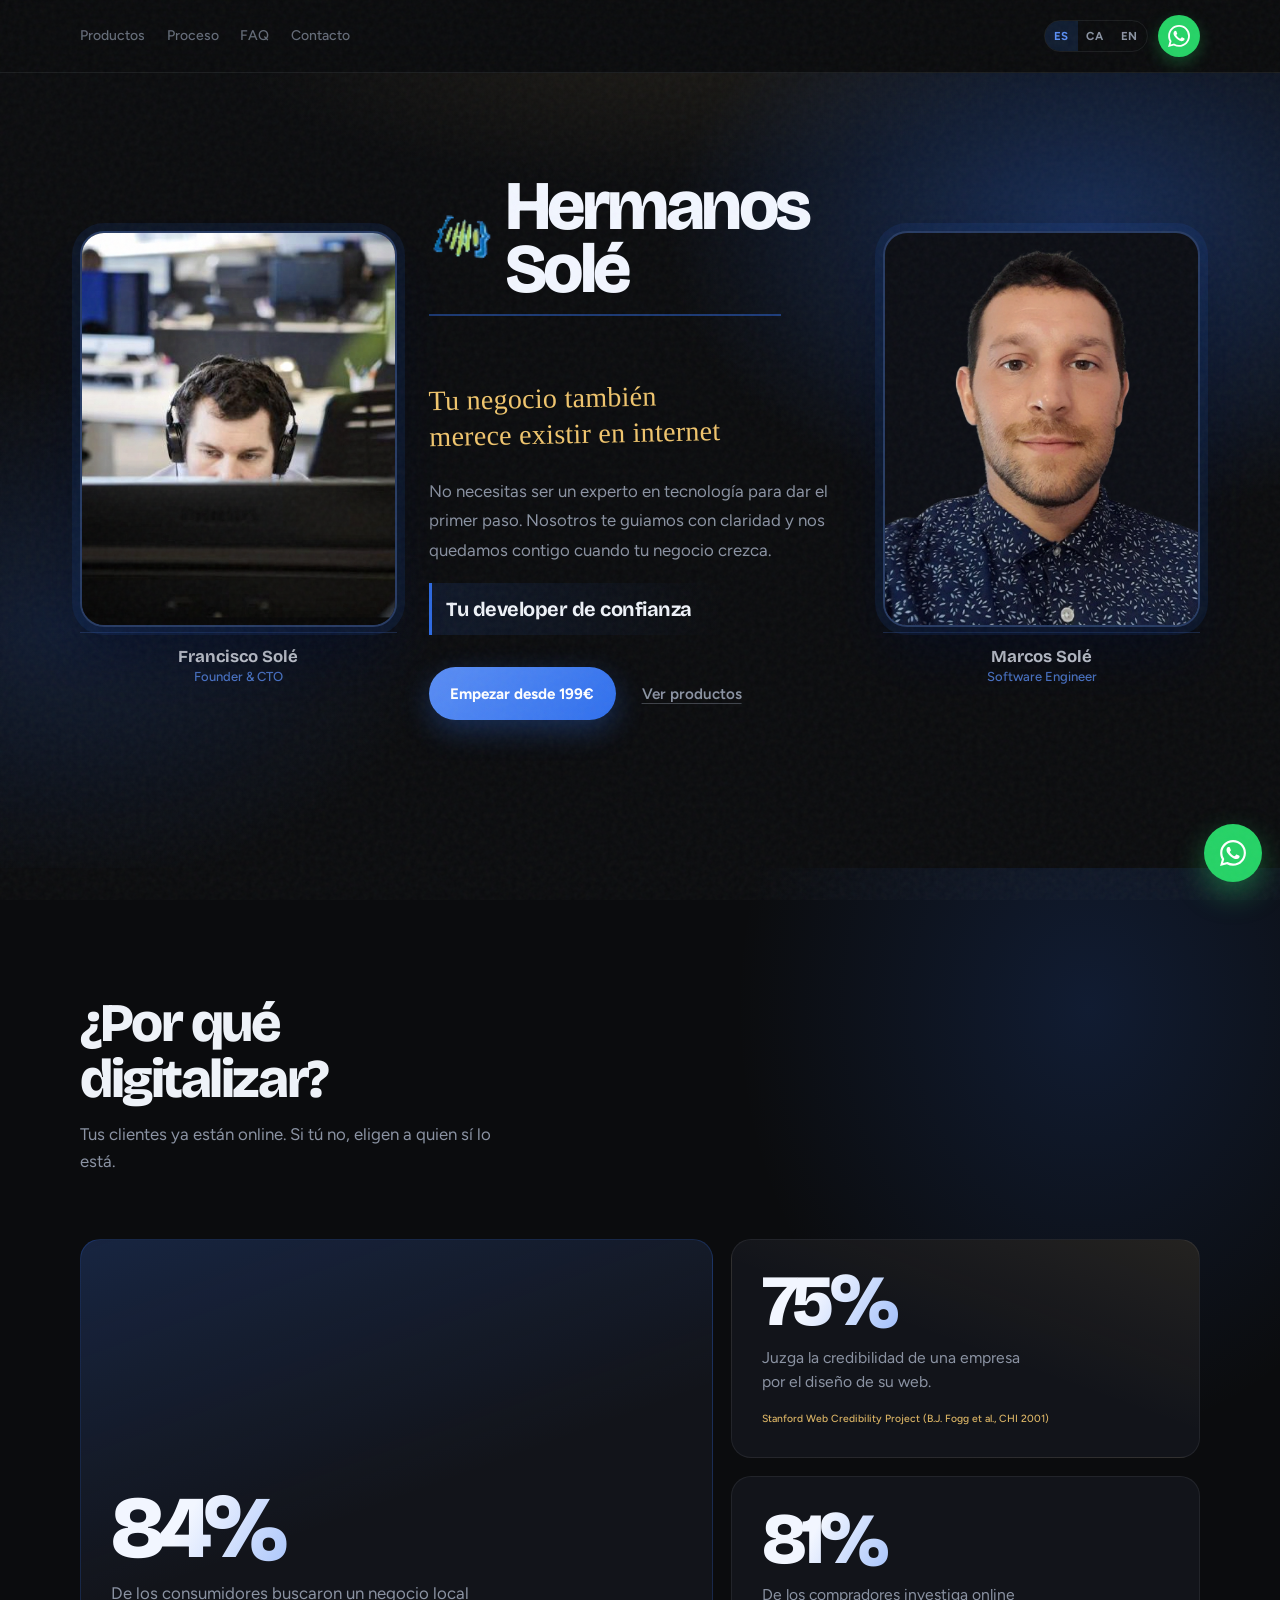
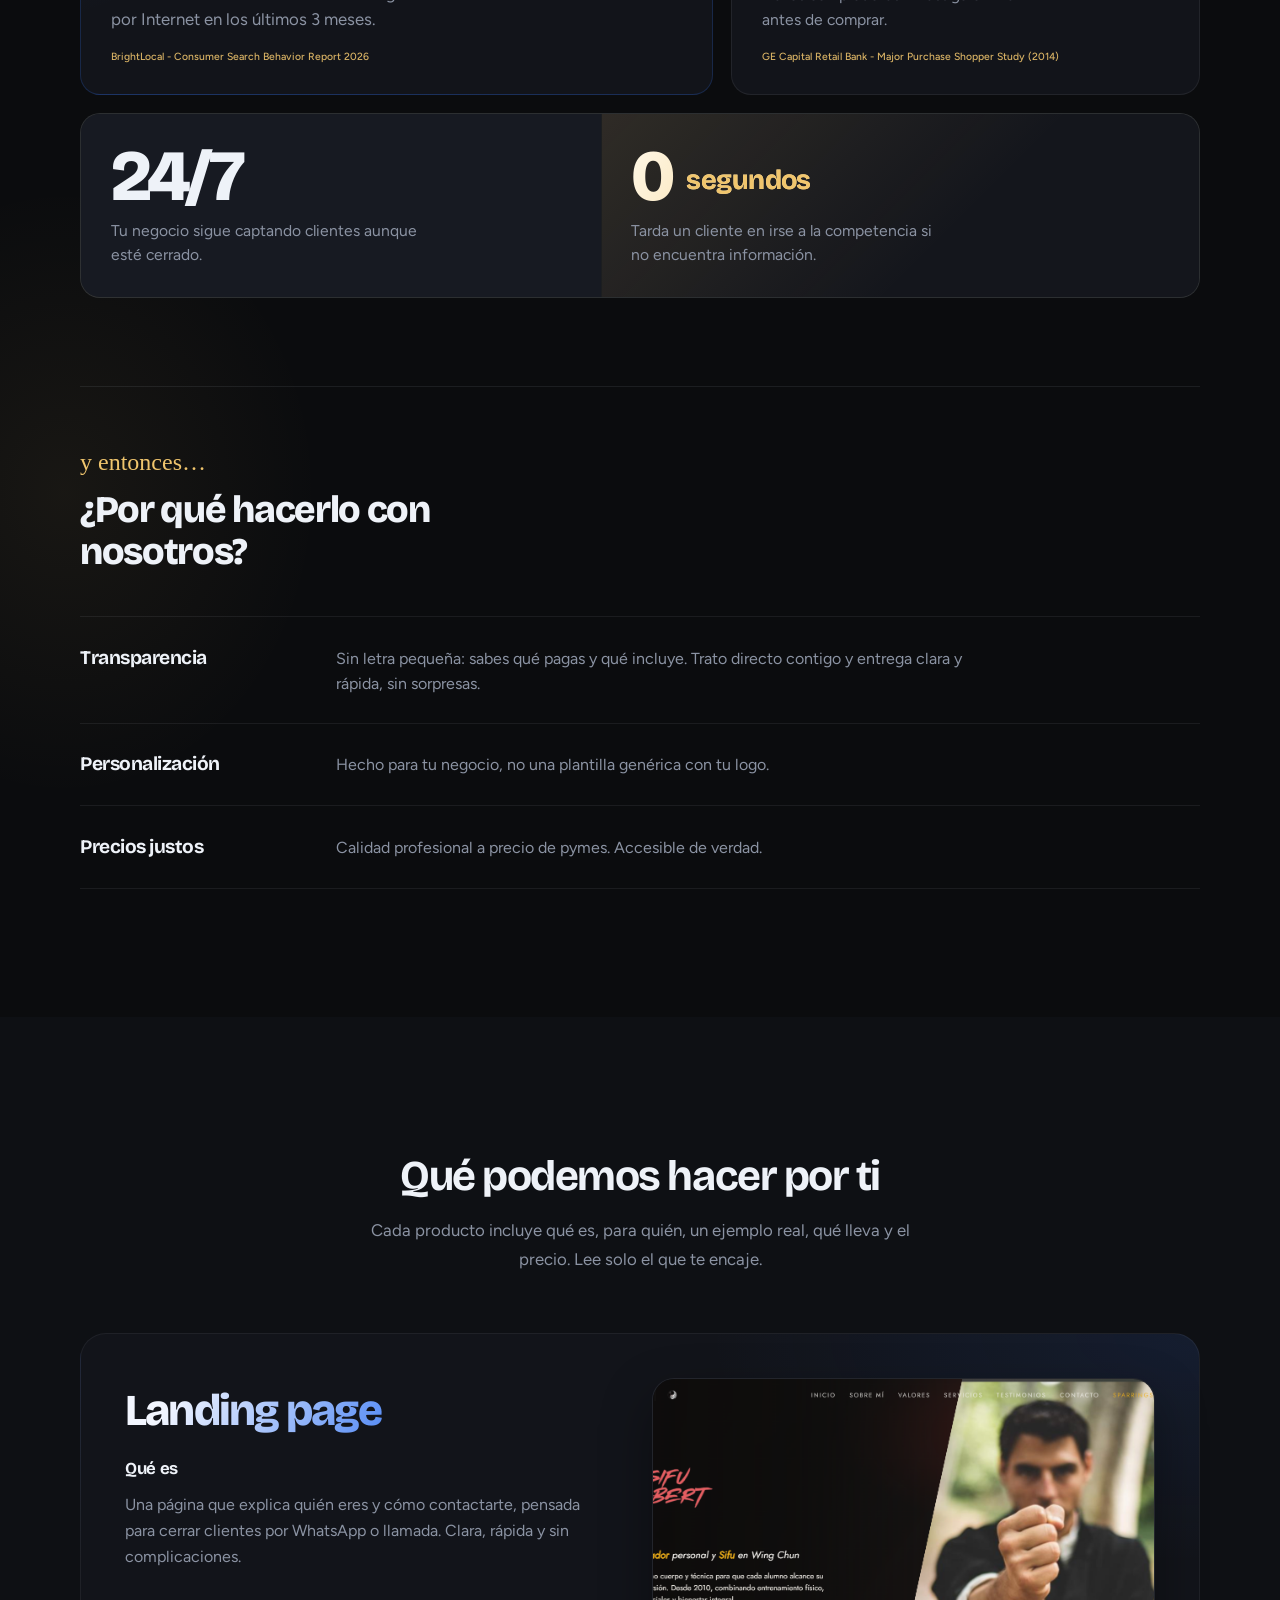
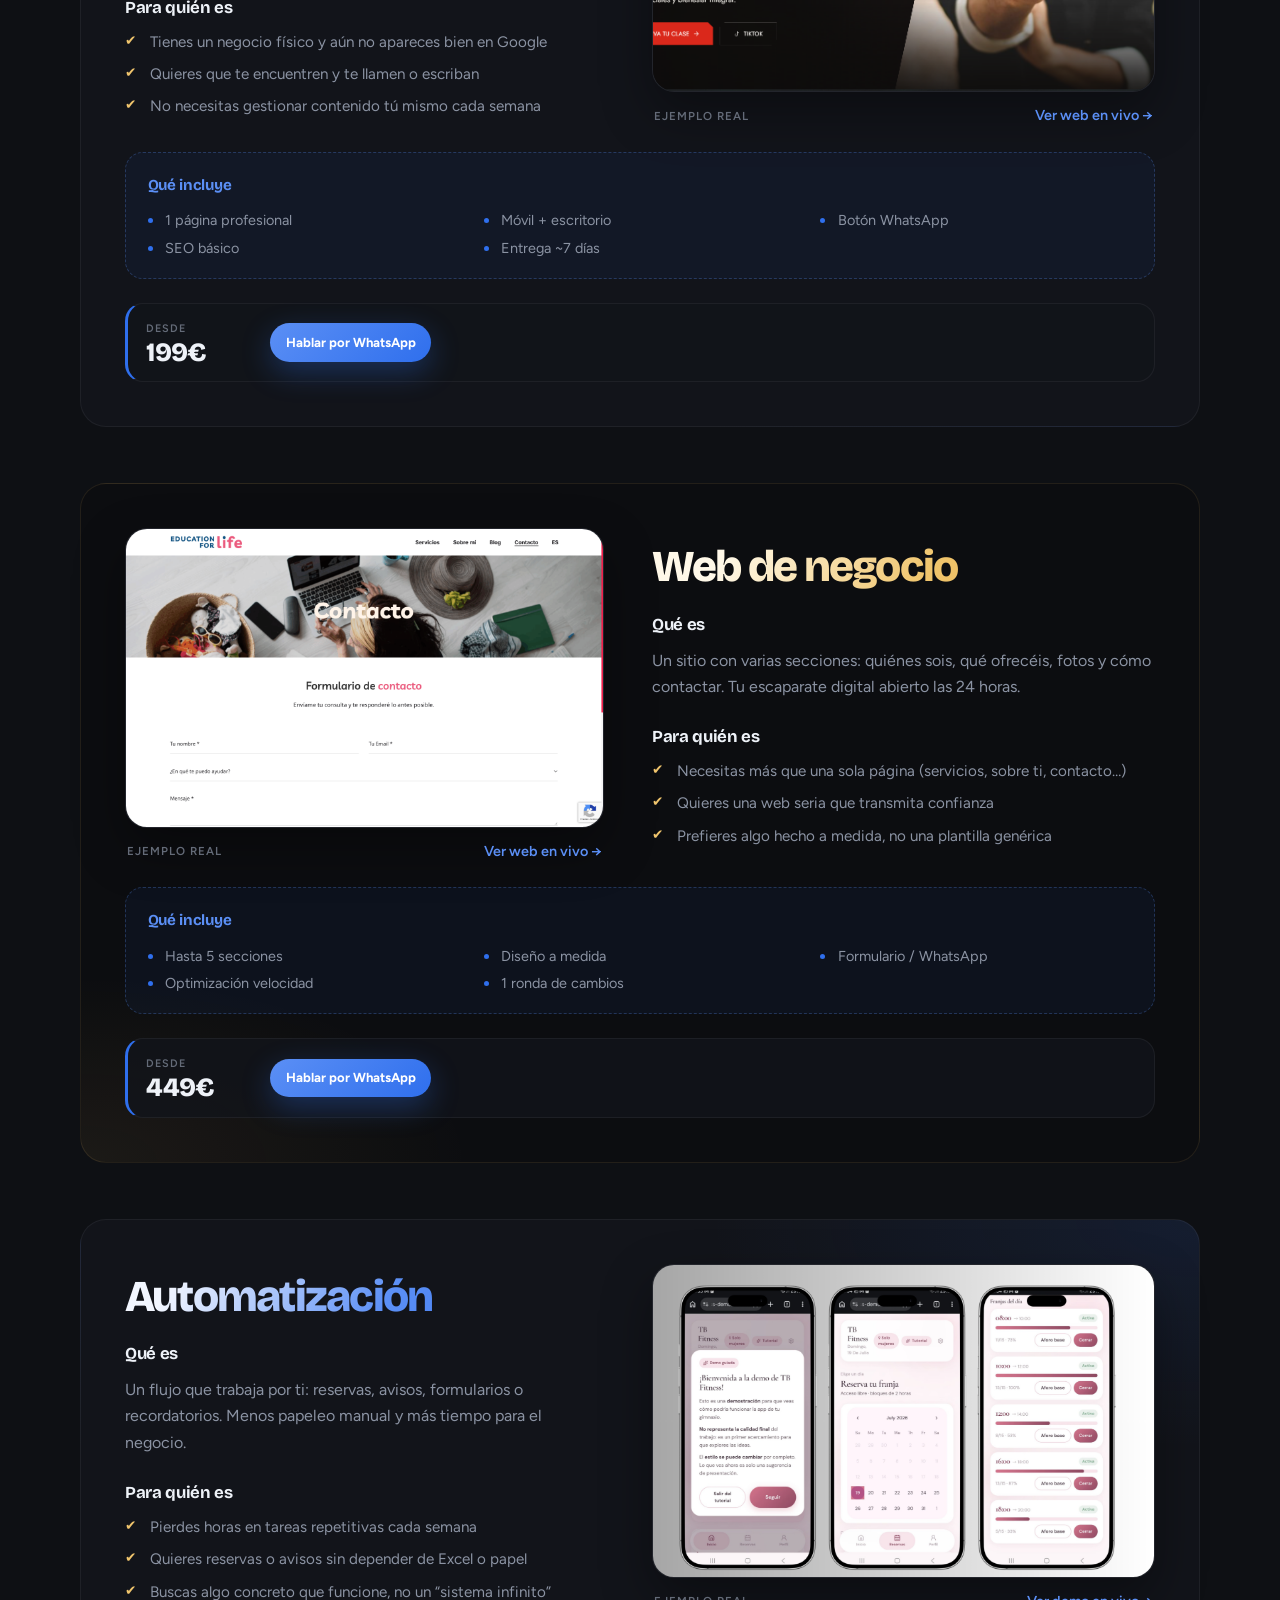
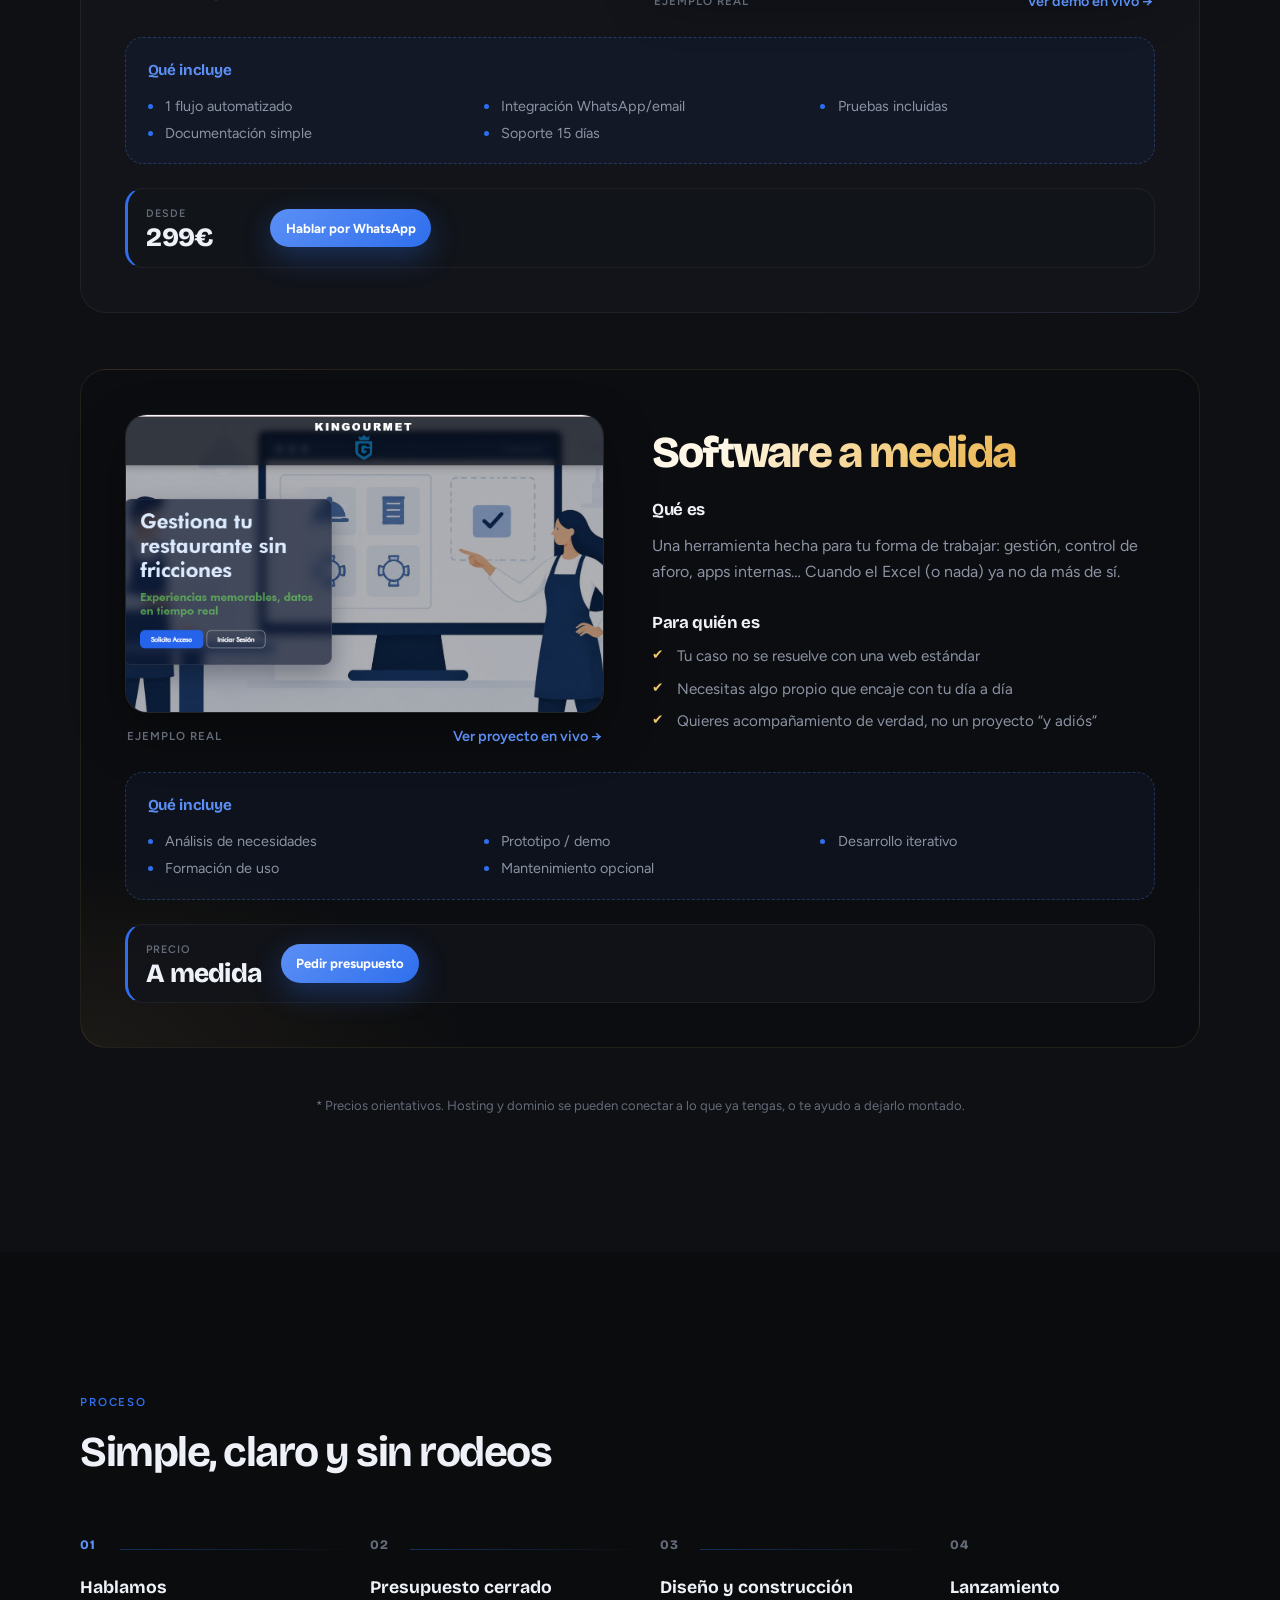
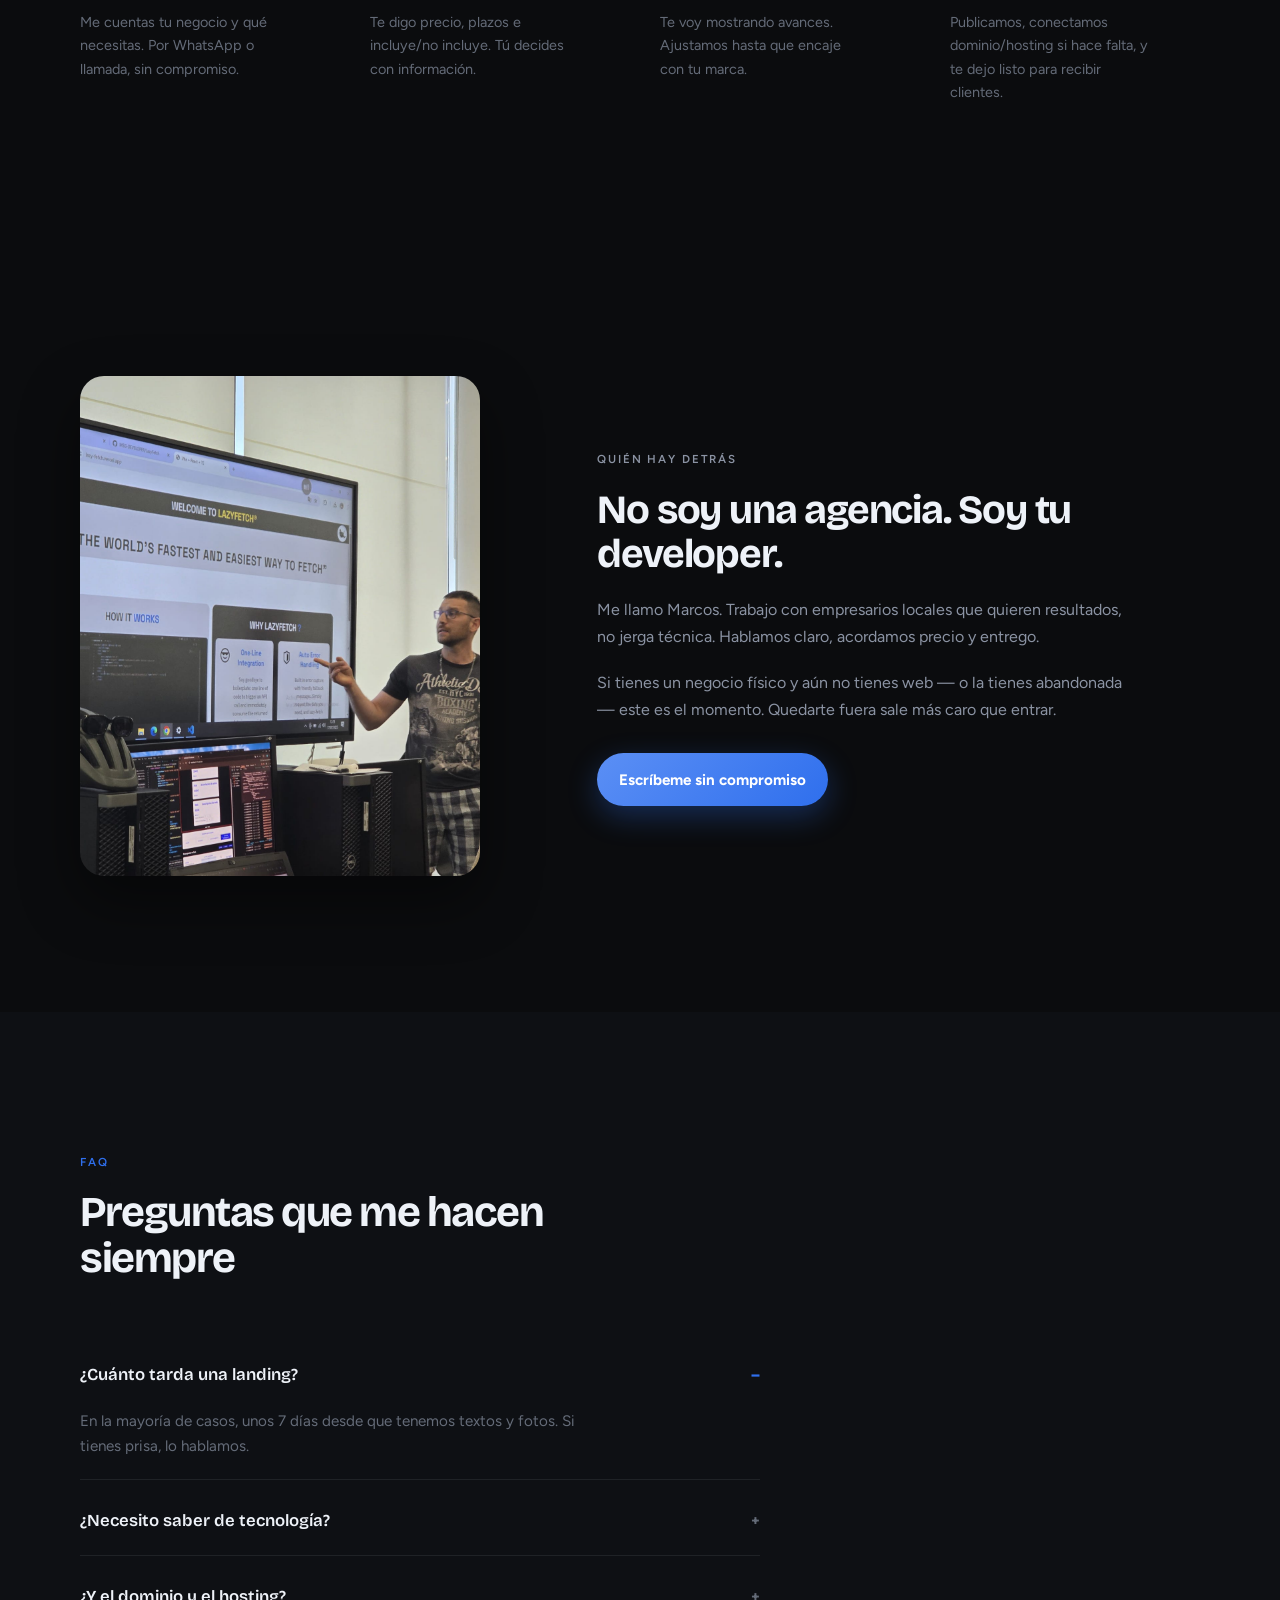
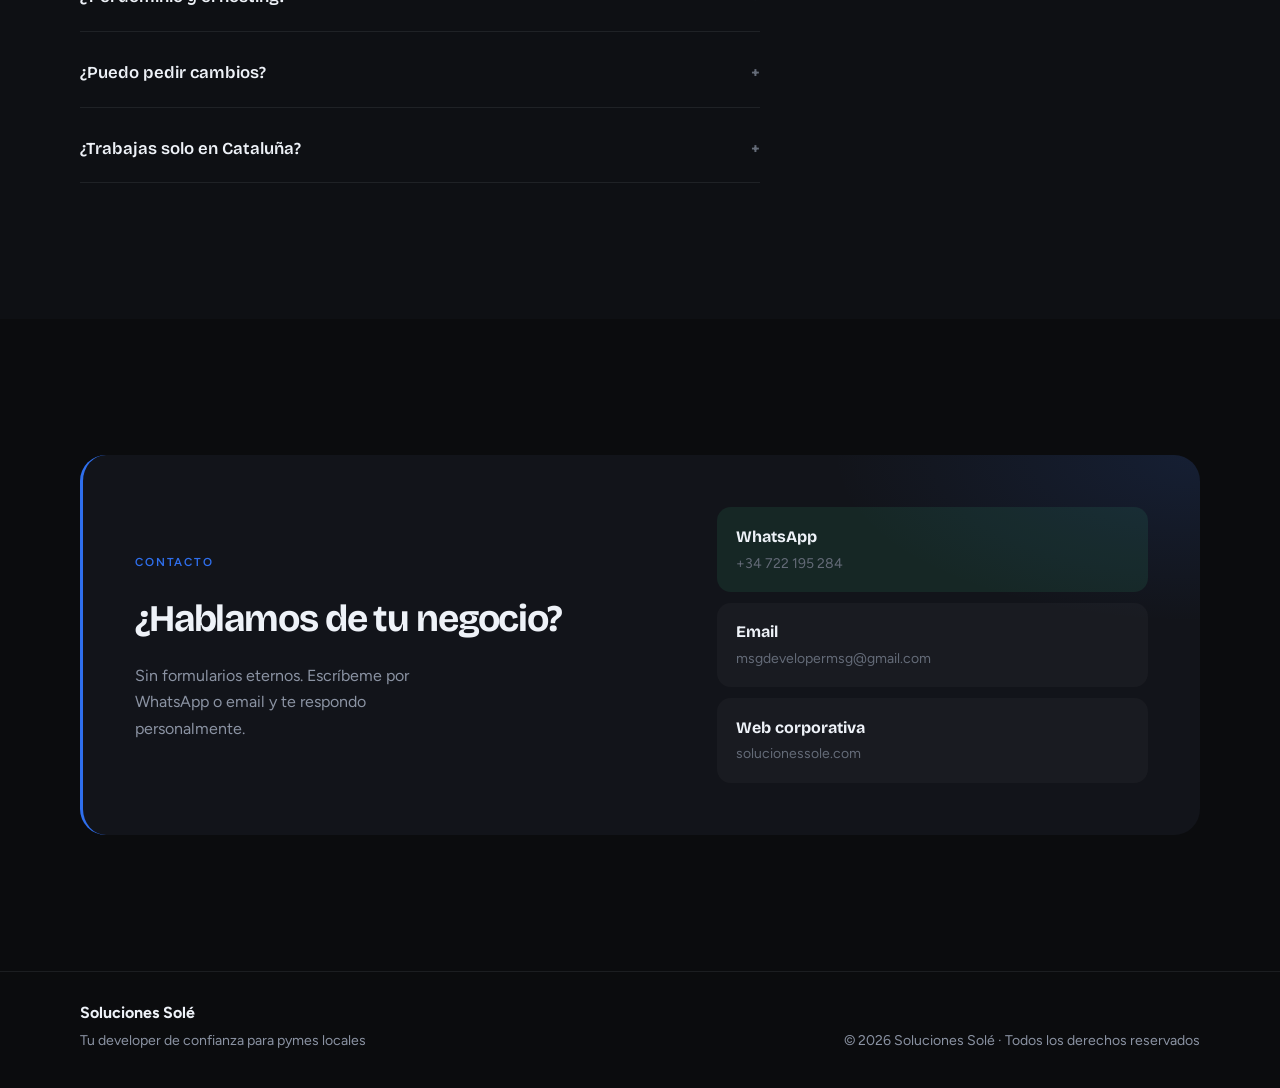
==== commit 330b1195: "hero" ====
--- a/index.html
+++ b/index.html
@@ -17,7 +17,7 @@
       href="https://fonts.googleapis.com/css2?family=Bricolage+Grotesque:opsz,wght@12..96,500;12..96,700;12..96,800&family=Figtree:wght@400;500;600;700&family=Permanent+Marker&display=swap"
       rel="stylesheet"
     />
-    <link rel="stylesheet" href="custom.style.css?v=20260725p" />
+    <link rel="stylesheet" href="custom.style.css?v=20260725-hero2" />
   </head>
   <body>
     <div class="grain" aria-hidden="true"></div>
--- a/custom.style.css
+++ b/custom.style.css
@@ -247,27 +247,28 @@
   background: var(--accent-dim);
 }
 
-/* Hero */
+/* Hero — targeted redesign (keep working grid)
+   LOCKED: .hero-line Permanent Marker gold */
 .hero {
   position: relative;
-  padding: 2.5rem 0 3.25rem;
+  padding: 2.5rem 0 3.75rem;
   overflow: clip;
 }
 
 @media (min-width: 960px) {
   .hero {
-    padding: clamp(4rem, 10vw, 7.5rem) 0 clamp(5rem, 11vw, 8.5rem);
+    padding: clamp(3.75rem, 8vw, 6.5rem) 0 clamp(5rem, 10vw, 8rem);
   }
 }
 
 .hero-bg {
   position: absolute;
-  inset: -20% -10% auto;
-  height: 80%;
+  inset: 0;
+  pointer-events: none;
   background:
-    radial-gradient(ellipse 50% 55% at 75% 30%, rgba(47, 111, 237, 0.2), transparent 70%),
-    radial-gradient(ellipse 40% 45% at 15% 60%, rgba(61, 207, 142, 0.08), transparent 70%);
-  pointer-events: none;
+    radial-gradient(ellipse 55% 60% at 85% 20%, rgba(47, 111, 237, 0.32), transparent 60%),
+    radial-gradient(ellipse 45% 50% at 5% 70%, rgba(47, 111, 237, 0.16), transparent 65%),
+    radial-gradient(ellipse 60% 35% at 50% -5%, rgba(240, 197, 109, 0.08), transparent 55%);
 }
 
 .hero-grid {
@@ -345,33 +346,34 @@
   display: flex;
   align-items: center;
   justify-content: center;
-  gap: 0.65rem;
+  gap: 0.75rem;
   margin-bottom: 0.85rem;
+  padding-bottom: 0.85rem;
+  border-bottom: 2px solid rgba(47, 111, 237, 0.45);
 }
 
 @media (min-width: 960px) {
   .brand-hero {
     justify-content: flex-start;
+    max-width: 22ch;
   }
 }
 
 .brand-hero-logo {
-  width: clamp(2.5rem, 7vw, 3.75rem);
-  height: clamp(2.5rem, 7vw, 3.75rem);
+  width: clamp(2.75rem, 7.5vw, 4rem);
+  height: clamp(2.75rem, 7.5vw, 4rem);
   object-fit: contain;
   flex-shrink: 0;
 }
 
 .brand-hero-text {
   font-family: var(--font-display);
-  font-size: clamp(2.35rem, 6.5vw, 4.2rem);
+  font-size: clamp(2.5rem, 6.8vw, 4.35rem);
   font-weight: 800;
-  letter-spacing: -0.045em;
-  line-height: 0.92;
-  background: linear-gradient(120deg, #f2f6ff 15%, var(--accent-2) 55%, var(--accent));
-  -webkit-background-clip: text;
-  background-clip: text;
-  color: transparent;
+  letter-spacing: -0.05em;
+  line-height: 0.9;
+  color: #f2f6ff;
+  text-wrap: balance;
 }
 
 .hero-line {
@@ -394,21 +396,25 @@
 
 .lead {
   margin: 0 0 2rem;
-  max-width: 36rem;
+  max-width: 34rem;
   color: var(--muted);
   font-size: 1.05rem;
   font-weight: 400;
-  line-height: 1.7;
+  line-height: 1.75;
+  text-wrap: pretty;
 }
 
 .lead-claim {
   display: block;
-  margin-top: 0.85rem;
-  font-family: var(--font-display);
-  font-size: 1.15rem;
+  margin-top: 1.1rem;
+  padding: 0.55rem 0 0.55rem 0.9rem;
+  border-left: 3px solid var(--accent);
+  font-family: var(--font-display);
+  font-size: 1.25rem;
   font-weight: 700;
-  letter-spacing: -0.02em;
-  color: var(--accent-2);
+  letter-spacing: -0.025em;
+  color: var(--text);
+  background: linear-gradient(90deg, rgba(47, 111, 237, 0.12), transparent 70%);
 }
 
 .hero-actions {
@@ -416,7 +422,11 @@
   flex-wrap: wrap;
   align-items: center;
   gap: 0.85rem 1.25rem;
-  margin-bottom: 2rem;
+  margin-bottom: 1.25rem;
+}
+
+.hero-actions .btn-primary:active {
+  transform: translateY(1px) scale(0.98);
 }
 
 .hero-actions .btn-ghost {
@@ -427,7 +437,8 @@
   padding-inline: 0.35rem;
   text-decoration: underline;
   text-underline-offset: 4px;
-  text-decoration-color: rgba(154, 145, 132, 0.35);
+  text-decoration-color: rgba(139, 147, 163, 0.4);
+  transition: color 0.2s var(--ease), text-decoration-color 0.2s var(--ease);
 }
 
 .hero-actions .btn-ghost:hover {
@@ -435,6 +446,12 @@
   background: transparent;
   transform: none;
   text-decoration-color: var(--accent);
+}
+
+.hero-actions .btn-ghost:focus-visible {
+  outline: 2px solid var(--accent-2);
+  outline-offset: 4px;
+  border-radius: 4px;
 }
 
 .hero-pills {
@@ -482,9 +499,23 @@
   object-fit: cover;
   object-position: center top;
   border-radius: 50%;
-  box-shadow: 0 8px 24px rgba(0, 0, 0, 0.35);
+  border: 3px solid rgba(91, 143, 245, 0.55);
+  box-shadow:
+    0 0 0 6px rgba(47, 111, 237, 0.15),
+    0 14px 32px rgba(12, 24, 56, 0.5);
   background: var(--bg-elev);
-  filter: saturate(0.92) contrast(1.05);
+  filter: saturate(0.95) contrast(1.06);
+  transition: transform 0.3s var(--ease), box-shadow 0.3s var(--ease), border-color 0.3s;
+}
+
+@media (prefers-reduced-motion: no-preference) {
+  .hero-portrait:hover img {
+    transform: translateY(-4px);
+    border-color: var(--accent-2);
+    box-shadow:
+      0 0 0 8px rgba(47, 111, 237, 0.22),
+      0 18px 40px rgba(12, 24, 56, 0.55);
+  }
 }
 
 .hero-portrait--left img {
@@ -528,11 +559,16 @@
     height: auto;
     aspect-ratio: 4 / 5;
     border-radius: calc(var(--radius) + 6px);
-    box-shadow: var(--shadow);
+    border: 2px solid rgba(91, 143, 245, 0.35);
+    box-shadow:
+      0 0 0 8px rgba(47, 111, 237, 0.1),
+      0 28px 60px rgba(8, 16, 40, 0.55);
   }
 
   .hero-portrait figcaption {
-    padding: 0.75rem 0.15rem 0;
+    padding: 0.85rem 0.15rem 0;
+    border-top: 1px solid rgba(91, 143, 245, 0.25);
+    margin-top: 0.35rem;
   }
 
   .hero-portrait strong {
@@ -572,6 +608,7 @@
   letter-spacing: -0.04em;
   color: var(--accent-2);
   line-height: 1;
+  font-variant-numeric: tabular-nums;
 }
 
 .price-note {
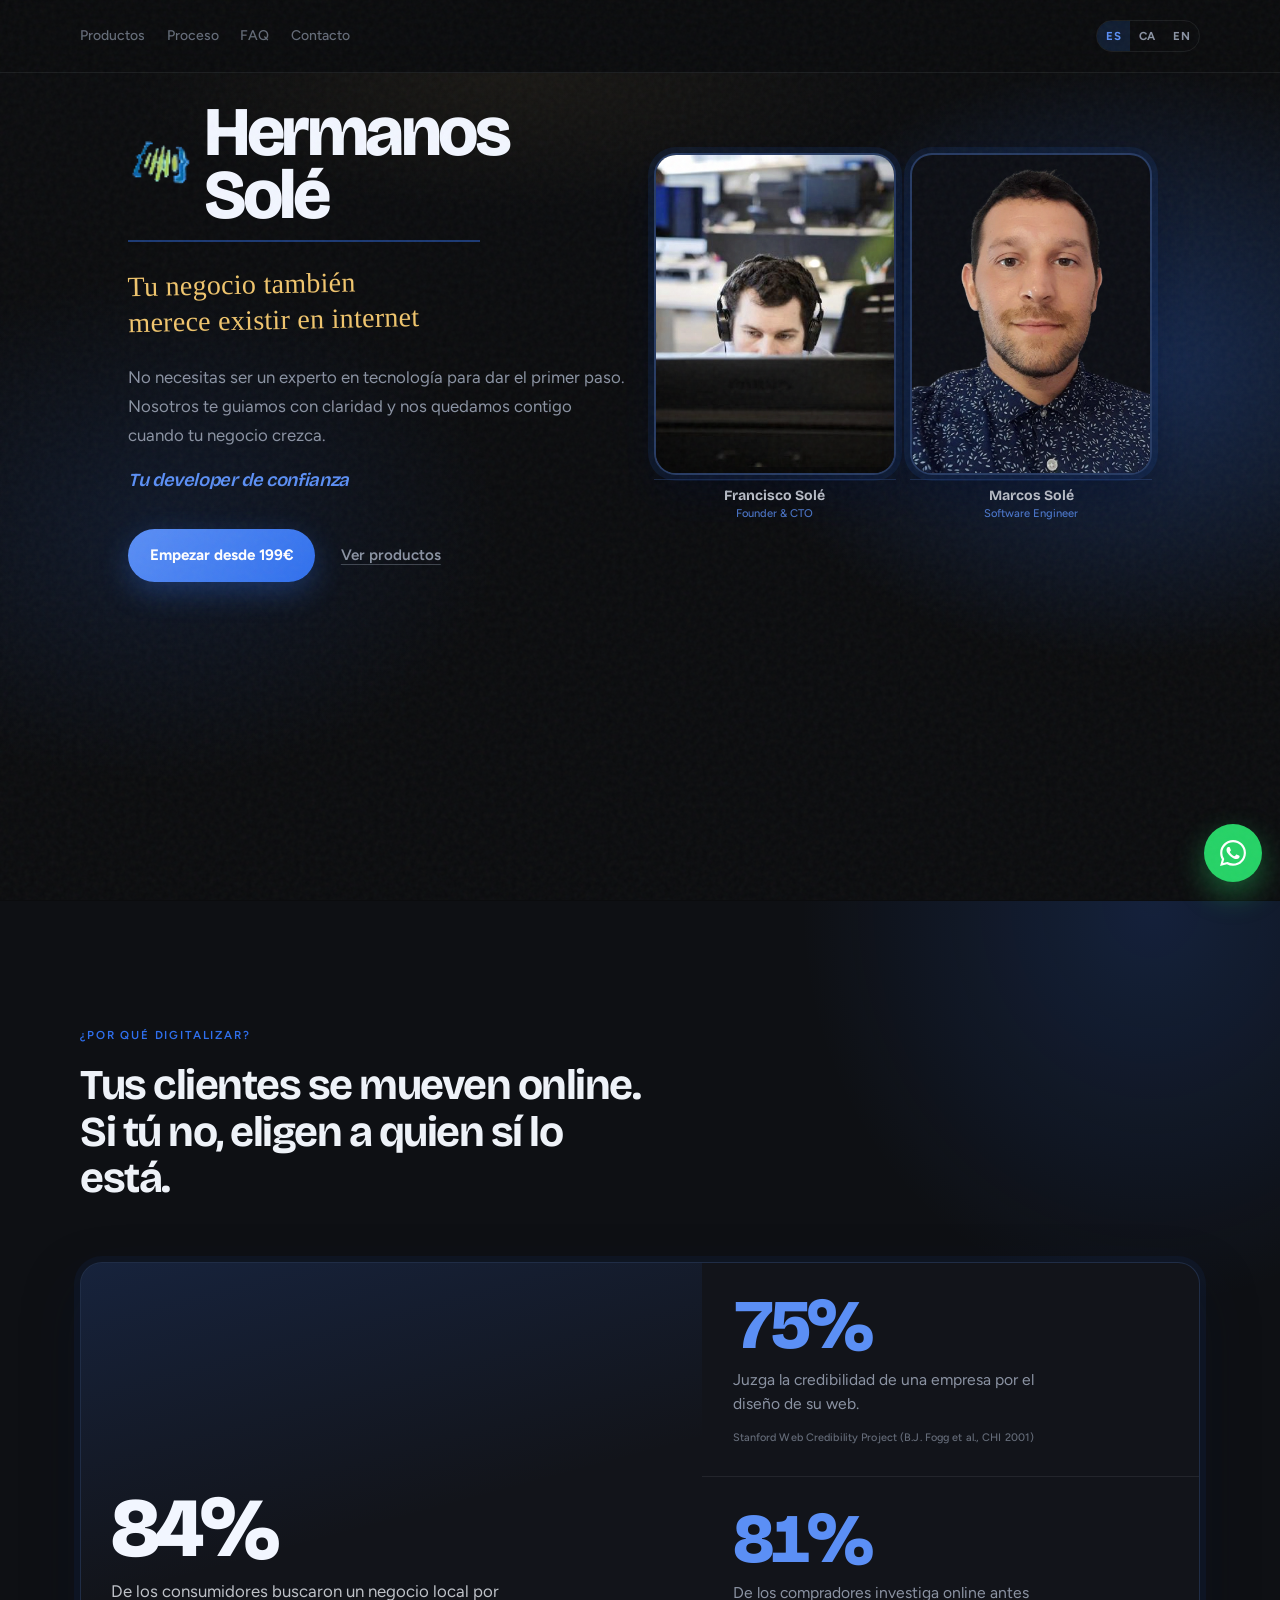
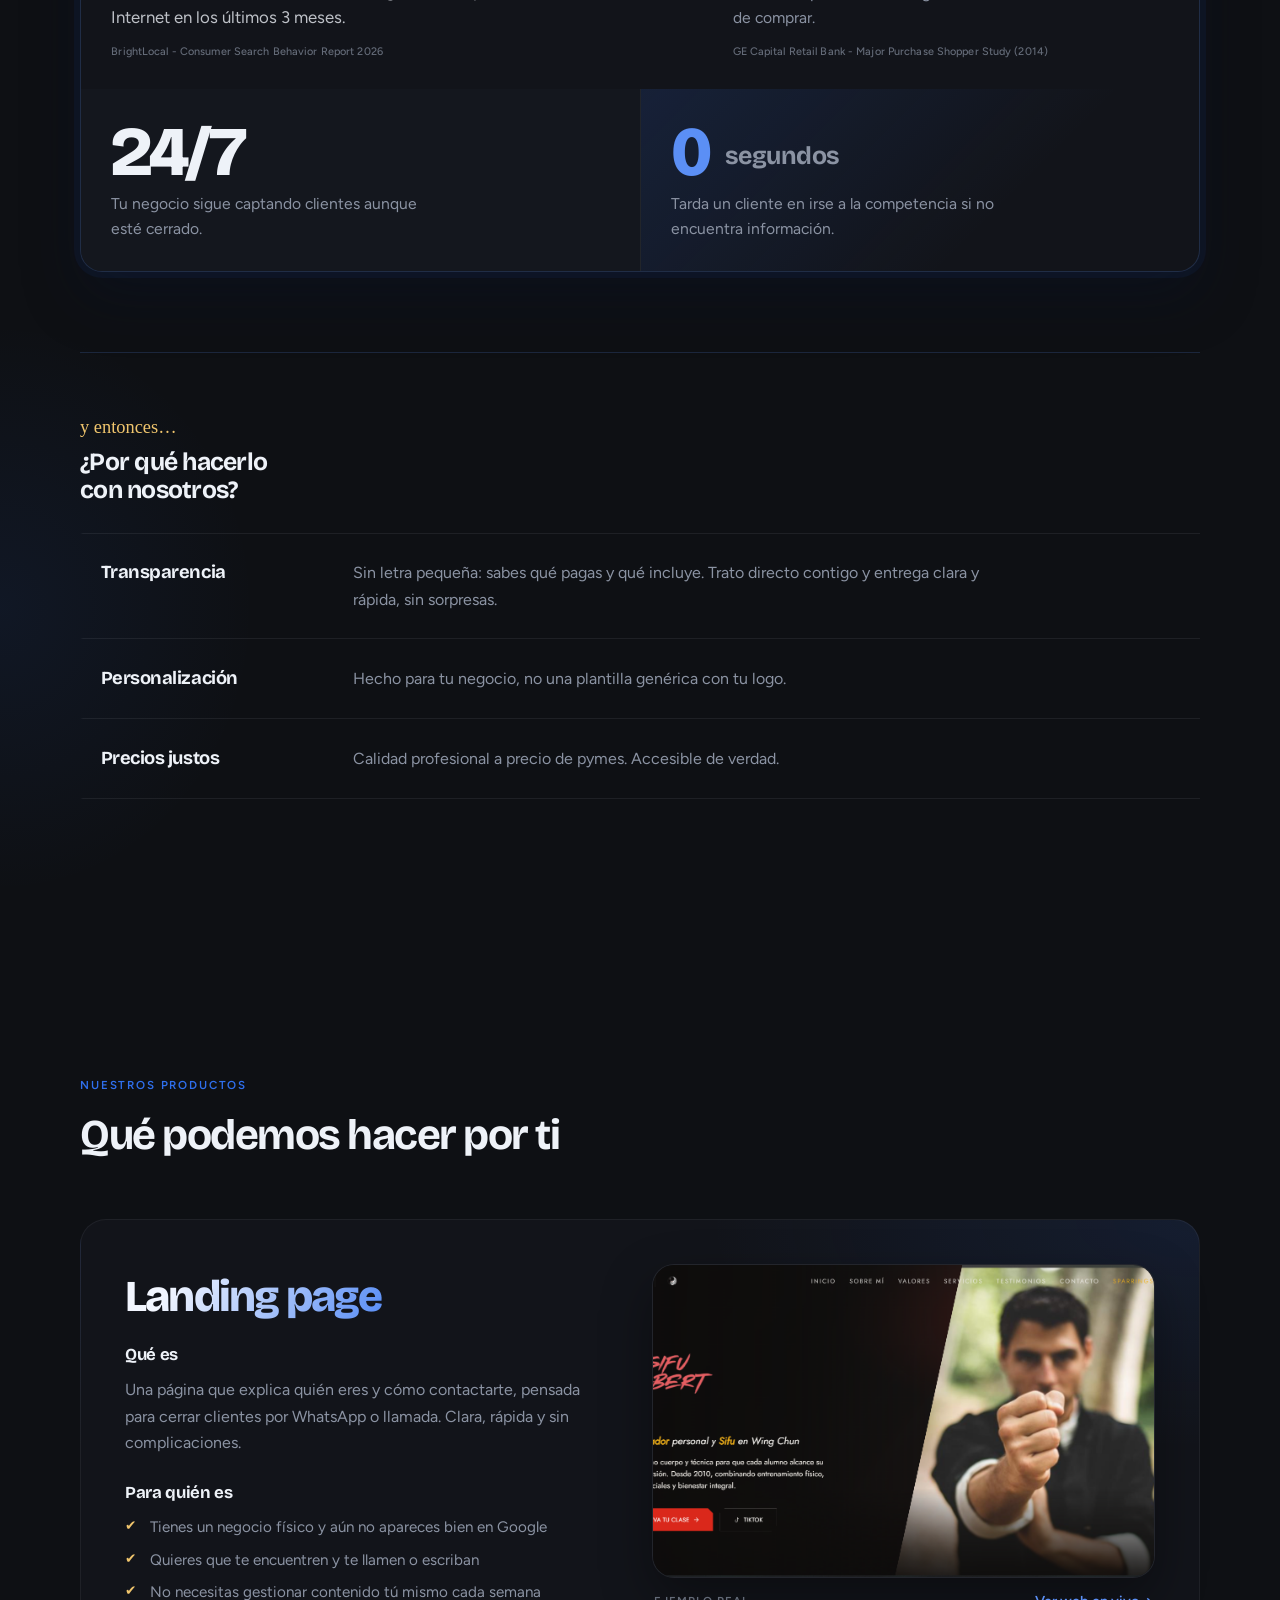
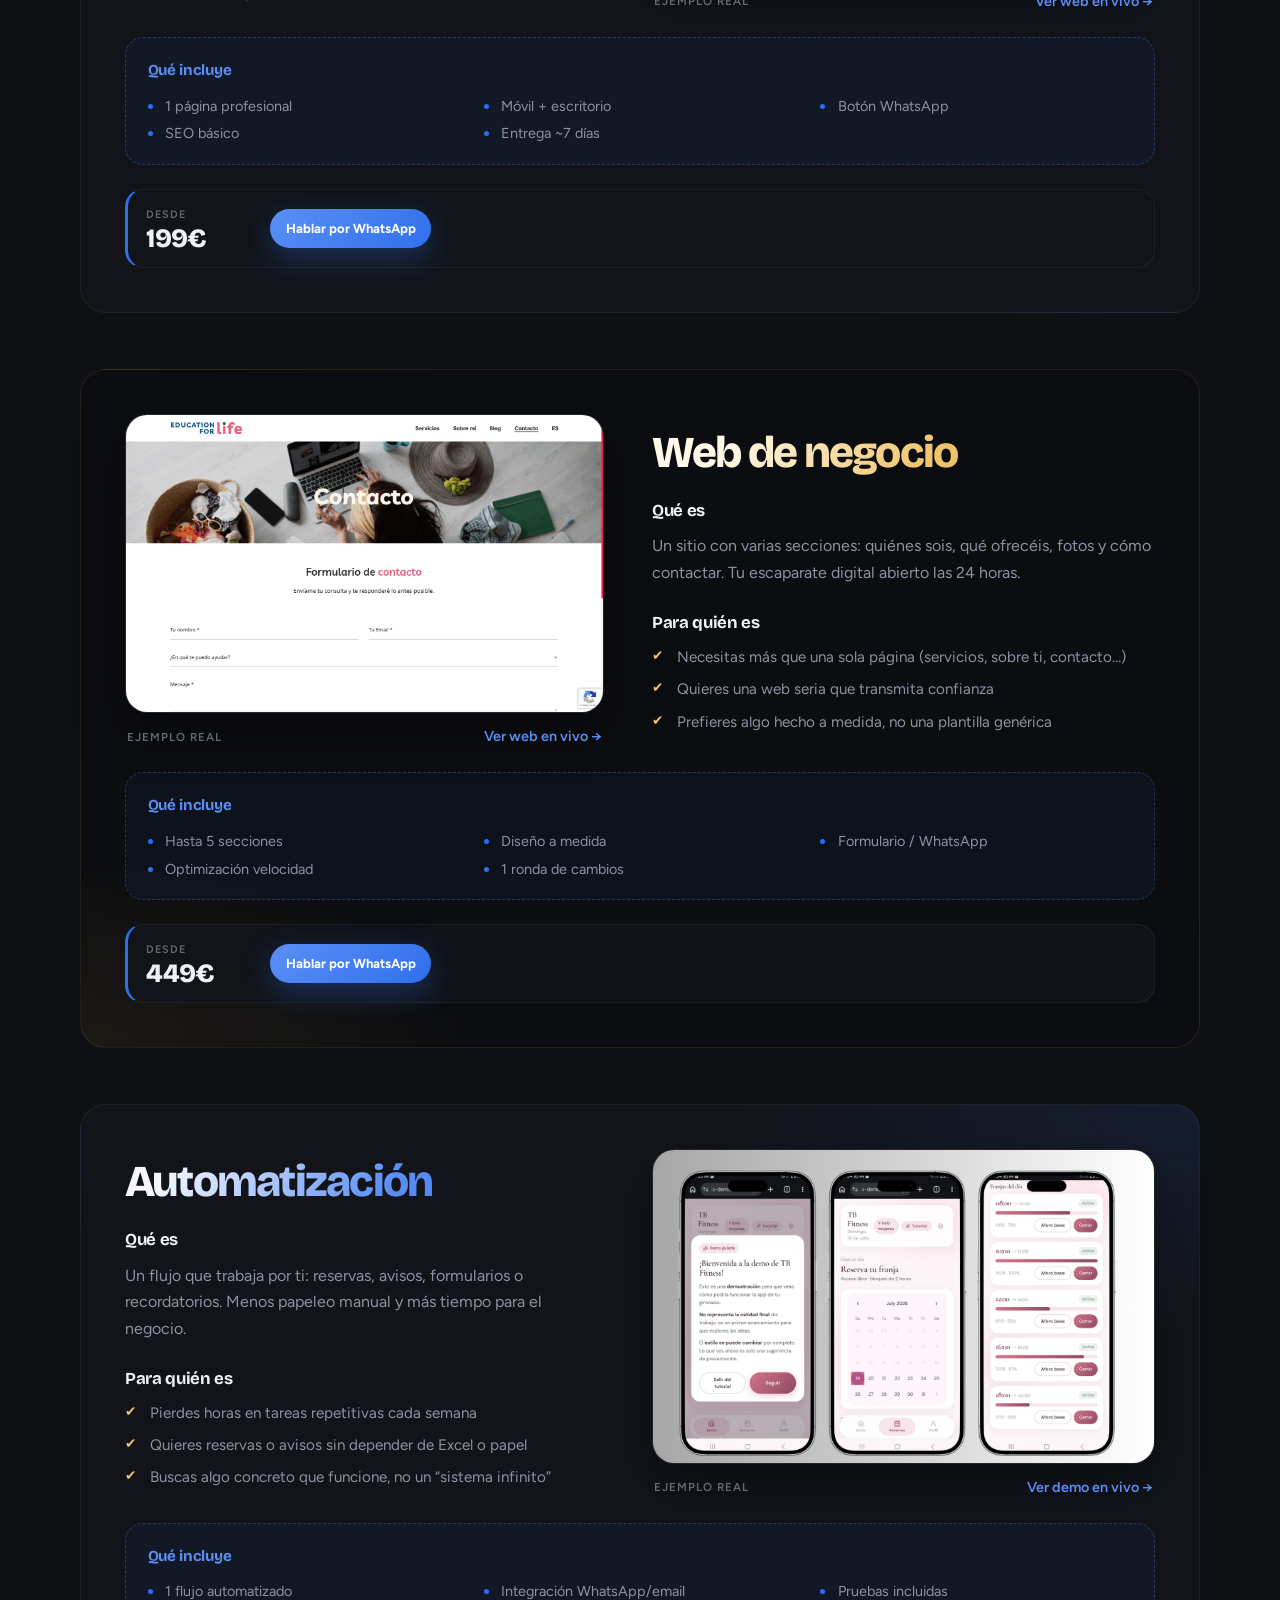
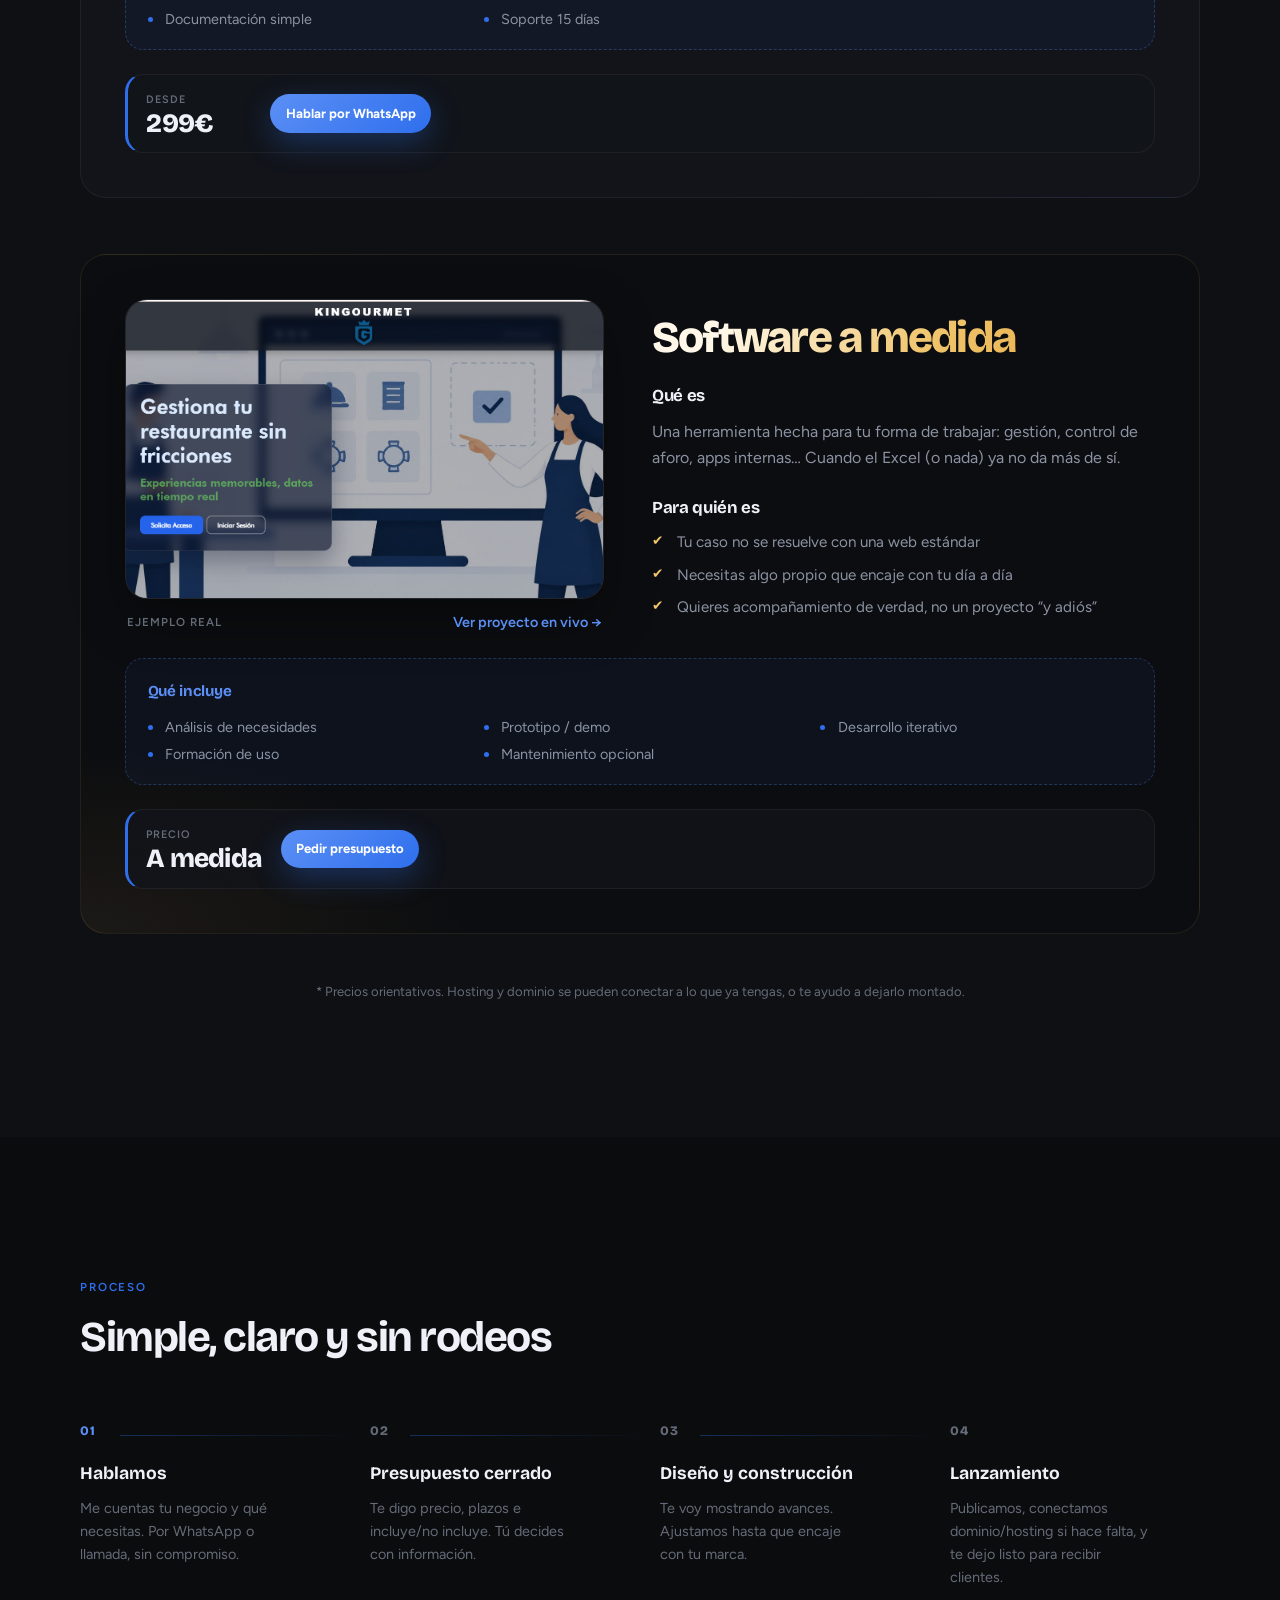
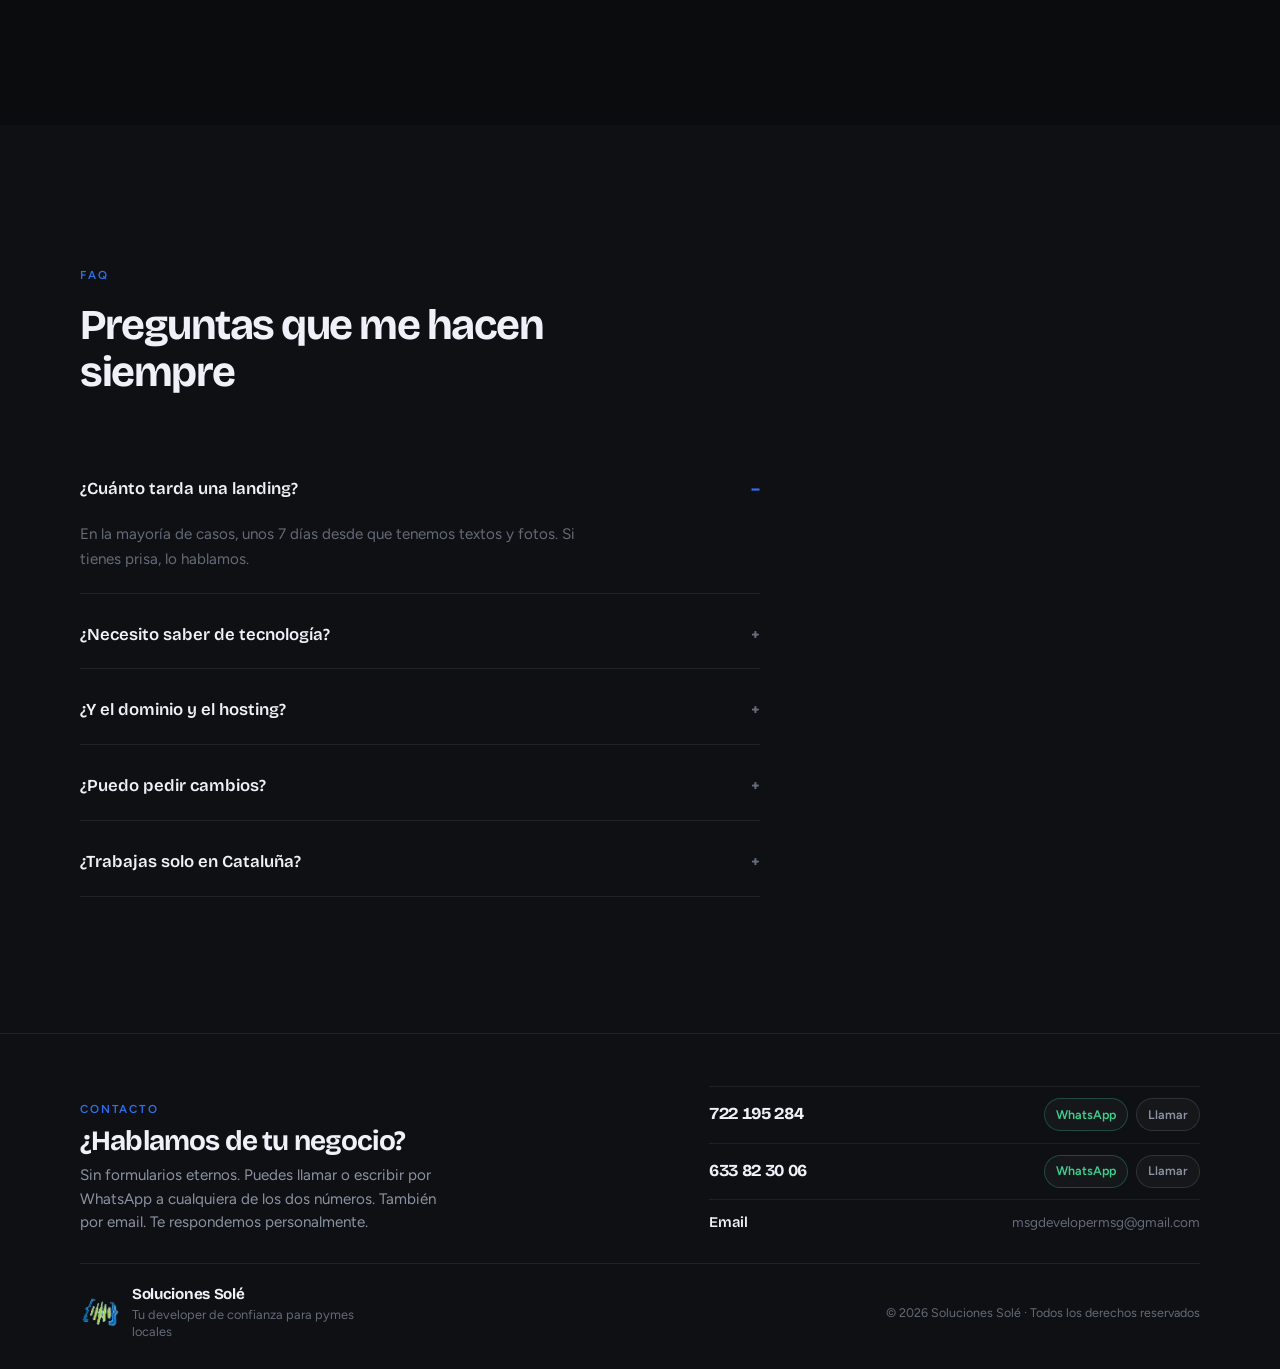
==== commit b830d84d: "WIP , revisra textos" ====
--- a/index.html
+++ b/index.html
@@ -9,7 +9,7 @@
       content="Landing pages, automatizaciones y software para negocios locales. Transparencia, personalización y precios justos. Entra al mundo web desde 199€."
     />
     <meta name="theme-color" content="#0b0c0e" />
-    <link rel="icon" href="assets/img/favicon.png" />
+    <link rel="icon" href="assets/img/Soluciones.png" />
     <link rel="apple-touch-icon" href="assets/img/apple-touch-icon.png" />
     <link rel="preconnect" href="https://fonts.googleapis.com" />
     <link rel="preconnect" href="https://fonts.gstatic.com" crossorigin />
@@ -17,7 +17,7 @@
       href="https://fonts.googleapis.com/css2?family=Bricolage+Grotesque:opsz,wght@12..96,500;12..96,700;12..96,800&family=Figtree:wght@400;500;600;700&family=Permanent+Marker&display=swap"
       rel="stylesheet"
     />
-    <link rel="stylesheet" href="custom.style.css?v=20260725-hero2" />
+    <link rel="stylesheet" href="custom.style.css?v=20260725-whyus" />
   </head>
   <body>
     <div class="grain" aria-hidden="true"></div>
@@ -56,20 +56,6 @@
             <button type="button" class="lang-btn" data-lang="ca">CA</button>
             <button type="button" class="lang-btn" data-lang="en">EN</button>
           </div>
-          <a
-            class="header-wa"
-            href="https://wa.me/34722195284?text=Hola%20Marcos%2C%20quiero%20información%20sobre%20una%20web%20para%20mi%20negocio"
-            target="_blank"
-            rel="noopener noreferrer"
-            aria-label="WhatsApp"
-          >
-            <svg viewBox="0 0 24 24" width="22" height="22" aria-hidden="true">
-              <path
-                fill="currentColor"
-                d="M17.472 14.382c-.297-.149-1.758-.867-2.03-.967-.273-.099-.471-.148-.67.15-.197.297-.767.966-.94 1.164-.173.199-.347.223-.644.075-.297-.15-1.255-.463-2.39-1.475-.883-.788-1.48-1.761-1.653-2.059-.173-.297-.018-.458.13-.606.134-.133.298-.347.446-.52.149-.174.198-.298.298-.497.099-.198.05-.371-.025-.52-.075-.149-.669-1.612-.916-2.207-.242-.579-.487-.5-.669-.51-.173-.008-.371-.01-.57-.01-.198 0-.52.074-.792.372-.272.297-1.04 1.016-1.04 2.479 0 1.462 1.065 2.875 1.213 3.074.149.198 2.096 3.2 5.077 4.487.709.306 1.262.489 1.694.625.712.227 1.36.195 1.871.118.571-.085 1.758-.719 2.006-1.413.248-.694.248-1.289.173-1.413-.074-.124-.272-.198-.57-.347m-5.421 7.403h-.004a9.87 9.87 0 01-5.031-1.378l-.361-.214-3.741.982.998-3.648-.235-.374a9.86 9.86 0 01-1.51-5.26c.001-5.45 4.436-9.884 9.888-9.884 2.64 0 5.122 1.03 6.988 2.898a9.825 9.825 0 012.893 6.994c-.003 5.45-4.435 9.884-9.885 9.884m8.413-18.297A11.815 11.815 0 0012.05 0C5.495 0 .16 5.335.157 11.892c0 2.096.547 4.142 1.588 5.945L.057 24l6.305-1.654a11.882 11.882 0 005.683 1.448h.005c6.554 0 11.89-5.335 11.893-11.893a11.821 11.821 0 00-3.48-8.413z"
-              />
-            </svg>
-          </a>
         </div>
       </div>
     </header>
@@ -79,19 +65,6 @@
       <section class="hero">
         <div class="hero-bg" aria-hidden="true"></div>
         <div class="shell hero-grid">
-          <figure class="hero-portrait hero-portrait--left reveal">
-            <img
-              src="assets/img/profile/pakoSS.PNG"
-              alt="Francisco Solé"
-              width="480"
-              height="560"
-            />
-            <figcaption>
-              <strong>Francisco Solé</strong>
-              <span>Founder & CTO</span>
-            </figcaption>
-          </figure>
-
           <div class="hero-copy">
             <h1 class="reveal reveal-delay-1">
               <span class="brand-hero">
@@ -131,29 +104,44 @@
             </div>
           </div>
 
-          <figure class="hero-portrait hero-portrait--right reveal reveal-delay-2">
-            <img
-              src="assets/img/profile/fotoperfil-.png"
-              alt="Marcos Solé"
-              width="480"
-              height="560"
-            />
-            <figcaption>
-              <strong>Marcos Solé</strong>
-              <span data-i18n="hero.role">Software Engineer</span>
-            </figcaption>
-          </figure>
+          <div class="hero-portraits">
+            <figure class="hero-portrait hero-portrait--left reveal">
+              <img
+                src="assets/img/profile/pakoSS.PNG"
+                alt="Francisco Solé"
+                width="480"
+                height="560"
+              />
+              <figcaption>
+                <strong>Francisco Solé</strong>
+                <span>Founder & CTO</span>
+              </figcaption>
+            </figure>
+
+            <figure class="hero-portrait hero-portrait--right reveal reveal-delay-2">
+              <img
+                src="assets/img/profile/fotoperfil-.png"
+                alt="Marcos Solé"
+                width="480"
+                height="560"
+              />
+              <figcaption>
+                <strong>Marcos Solé</strong>
+                <span data-i18n="hero.role">Software Engineer</span>
+              </figcaption>
+            </figure>
+          </div>
         </div>
       </section>
       <!-- POR QUÉ DIGITALIZAR -->
       <section class="why-digital" id="por-que-digitalizar" aria-labelledby="why-digital-title">
         <div class="why-digital-bg" aria-hidden="true"></div>
         <div class="shell why-digital-inner">
-          <header class="why-digital-head reveal">
-            <h2 id="why-digital-title">¿Por qué digitalizar?</h2>
-            <p class="section-lead">
-              Tus clientes ya están online. Si tú no, eligen a quien sí lo está.
-            </p>
+          <header class="section-head why-digital-head reveal">
+            <p class="eyebrow">¿Por qué digitalizar?</p>
+            <h2 id="why-digital-title">
+              Tus clientes se mueven online. Si tú no, eligen a quien sí lo está.
+            </h2>
           </header>
 
           <div class="proof-bento">
@@ -240,12 +228,9 @@
       <!-- PRODUCTOS -->
       <section class="section section-alt" id="productos">
         <div class="shell">
-          <header class="section-head products-head reveal">
+          <header class="section-head reveal">
+            <p class="eyebrow">Nuestros productos</p>
             <h2>Qué podemos hacer por ti</h2>
-            <p class="section-lead">
-              Cada producto incluye qué es, para quién, un ejemplo real, qué
-              lleva y el precio. Lee solo el que te encaje.
-            </p>
           </header>
 
           <div class="product-stack">
@@ -541,41 +526,6 @@
         </div>
       </section>
 
-      <!-- ABOUT -->
-      <section class="section about" id="sobre">
-        <div class="shell about-grid">
-          <div class="about-photo reveal">
-            <img
-              src="assets/img/profile/yoITACADEMY.jpeg"
-              alt="Marcos Solé trabajando"
-              loading="lazy"
-            />
-          </div>
-          <div class="about-copy reveal reveal-delay-1">
-            <p class="eyebrow" data-i18n="about.eyebrow">Quién hay detrás</p>
-            <h2 data-i18n="about.title">No soy una agencia. Soy tu developer.</h2>
-            <p data-i18n="about.p1">
-              Me llamo Marcos. Trabajo con empresarios locales que quieren
-              resultados, no jerga técnica. Hablamos claro, acordamos precio y
-              entrego.
-            </p>
-            <p data-i18n="about.p2">
-              Si tienes un negocio físico y aún no tienes web — o la tienes
-              abandonada — este es el momento. Quedarte fuera sale más caro que
-              entrar.
-            </p>
-            <a
-              class="btn btn-primary"
-              href="https://wa.me/34722195284"
-              target="_blank"
-              rel="noopener noreferrer"
-              data-i18n="about.cta"
-              >Escríbeme sin compromiso</a
-            >
-          </div>
-        </div>
-      </section>
-
       <!-- FAQ -->
       <section class="section section-alt" id="faq">
         <div class="shell">
@@ -623,58 +573,76 @@
         </div>
       </section>
 
-      <!-- CONTACT -->
-      <section class="section contact" id="contacto">
-        <div class="shell contact-panel reveal">
+    </main>
+
+    <footer class="site-footer" id="contacto">
+      <div class="shell footer-wrap">
+        <div class="contact-strip reveal">
           <div class="contact-copy">
             <p class="eyebrow" data-i18n="contact.eyebrow">Contacto</p>
             <h2 data-i18n="contact.title">¿Hablamos de tu negocio?</h2>
             <p data-i18n="contact.lead">
-              Sin formularios eternos. Escríbeme por WhatsApp o email y te
-              respondo personalmente.
+              Sin formularios eternos. Puedes llamar o escribir por WhatsApp a
+              cualquiera de los dos números. También por email. Te respondemos
+              personalmente.
             </p>
           </div>
-          <div class="contact-actions">
+          <div class="contact-links">
+            <div class="contact-phone">
+              <span class="contact-phone-num">722 195 284</span>
+              <div class="contact-phone-actions">
+                <a
+                  class="contact-action contact-action--wa"
+                  href="https://wa.me/34722195284?text=Hola%2C%20quiero%20información%20para%20mi%20negocio"
+                  target="_blank"
+                  rel="noopener noreferrer"
+                  >WhatsApp</a
+                >
+                <a class="contact-action" href="tel:+34722195284">Llamar</a>
+              </div>
+            </div>
+            <div class="contact-phone">
+              <span class="contact-phone-num">633 82 30 06</span>
+              <div class="contact-phone-actions">
+                <a
+                  class="contact-action contact-action--wa"
+                  href="https://wa.me/34633823006?text=Hola%2C%20quiero%20información%20para%20mi%20negocio"
+                  target="_blank"
+                  rel="noopener noreferrer"
+                  >WhatsApp</a
+                >
+                <a class="contact-action" href="tel:+34633823006">Llamar</a>
+              </div>
+            </div>
             <a
-              class="contact-btn wa"
-              href="https://wa.me/34722195284?text=Hola%20Marcos%2C%20quiero%20información%20para%20mi%20negocio"
-              target="_blank"
-              rel="noopener noreferrer"
-            >
-              <strong>WhatsApp</strong>
-              <span data-i18n="contact.wa">+34 722 195 284</span>
-            </a>
-            <a
-              class="contact-btn"
+              class="contact-email"
               href="mailto:msgdevelopermsg@gmail.com?subject=Consulta%20Soluciones%20Solé"
             >
               <strong>Email</strong>
               <span>msgdevelopermsg@gmail.com</span>
             </a>
-            <a
-              class="contact-btn"
-              href="https://solucionessole.com"
-              target="_blank"
-              rel="noopener noreferrer"
-            >
-              <strong data-i18n="contact.corp">Web corporativa</strong>
-              <span>solucionessole.com</span>
-            </a>
-          </div>
-        </div>
-      </section>
-    </main>
-
-    <footer class="site-footer">
-      <div class="shell footer-inner">
-        <div>
-          <strong>Soluciones Solé</strong>
-          <p data-i18n="footer.tag">Tu developer de confianza para pymes locales</p>
-        </div>
-        <p class="footer-copy">
-          © <span id="year"></span> Soluciones Solé ·
-          <span data-i18n="footer.rights">Todos los derechos reservados</span>
-        </p>
+          </div>
+        </div>
+
+        <div class="footer-bottom">
+          <div class="footer-brand">
+            <img
+              class="footer-logo"
+              src="assets/img/Soluciones.png"
+              alt=""
+              width="40"
+              height="40"
+            />
+            <div>
+              <strong>Soluciones Solé</strong>
+              <p data-i18n="footer.tag">Tu developer de confianza para pymes locales</p>
+            </div>
+          </div>
+          <p class="footer-copy">
+            © <span id="year"></span> Soluciones Solé ·
+            <span data-i18n="footer.rights">Todos los derechos reservados</span>
+          </p>
+        </div>
       </div>
     </footer>
 
--- a/custom.style.css
+++ b/custom.style.css
@@ -247,17 +247,37 @@
   background: var(--accent-dim);
 }
 
-/* Hero — targeted redesign (keep working grid)
-   LOCKED: .hero-line Permanent Marker gold */
+/* Hero */
 .hero {
   position: relative;
   padding: 2.5rem 0 3.75rem;
-  overflow: clip;
+  overflow: visible;
 }
 
 @media (min-width: 960px) {
   .hero {
-    padding: clamp(3.75rem, 8vw, 6.5rem) 0 clamp(5rem, 10vw, 8rem);
+    box-sizing: border-box;
+    display: flex;
+    align-items: flex-start;
+    min-height: calc(100dvh - 72px);
+    max-height: none;
+    padding: 1.75rem 0 2rem;
+  }
+
+  .hero > .shell {
+    width: 80%;
+    max-width: none;
+    margin-inline: 10%;
+  }
+
+  .hero .hero-line {
+    margin-top: 1.5rem;
+  }
+
+  .hero .hero-actions,
+  .hero .hero-actions.reveal {
+    opacity: 1;
+    transform: none;
   }
 }
 
@@ -266,21 +286,25 @@
   inset: 0;
   pointer-events: none;
   background:
-    radial-gradient(ellipse 55% 60% at 85% 20%, rgba(47, 111, 237, 0.32), transparent 60%),
-    radial-gradient(ellipse 45% 50% at 5% 70%, rgba(47, 111, 237, 0.16), transparent 65%),
-    radial-gradient(ellipse 60% 35% at 50% -5%, rgba(240, 197, 109, 0.08), transparent 55%);
+    radial-gradient(ellipse 50% 58% at 88% 35%, rgba(47, 111, 237, 0.3), transparent 62%),
+    radial-gradient(ellipse 40% 45% at 12% 55%, rgba(47, 111, 237, 0.12), transparent 68%),
+    radial-gradient(ellipse 55% 30% at 40% 0%, rgba(240, 197, 109, 0.06), transparent 55%);
 }
 
 .hero-grid {
   position: relative;
   display: grid;
-  grid-template-columns: 1fr 1fr;
+  grid-template-columns: 1fr;
   grid-template-areas:
-    "copy copy"
-    "left right";
-  gap: 1.5rem 1.25rem;
+    "copy"
+    "photos";
+  gap: 1.5rem;
   align-items: start;
-  justify-items: center;
+  justify-items: stretch;
+  width: 80%;
+  margin-inline: 10%;
+  max-width: none;
+  box-sizing: border-box;
 }
 
 .hero-copy {
@@ -289,12 +313,13 @@
   text-align: center;
 }
 
-.hero-portrait--left {
-  grid-area: left;
-}
-
-.hero-portrait--right {
-  grid-area: right;
+.hero-portraits {
+  grid-area: photos;
+  display: grid;
+  grid-template-columns: 1fr 1fr;
+  gap: 1.25rem;
+  justify-items: center;
+  width: 100%;
 }
 
 .hero-copy .lead,
@@ -310,14 +335,17 @@
 
 @media (min-width: 960px) {
   .hero-grid {
-    grid-template-columns: 0.9fr 1.2fr 0.9fr;
-    grid-template-areas: "left copy right";
-    gap: 2.5rem 2rem;
-    align-items: center;
+    grid-template-columns: minmax(0, 1fr) minmax(0, 1fr);
+    grid-template-areas: "copy photos";
+    gap: 1.35rem 1.75rem;
+    align-items: start;
+    width: 100%;
+    max-height: none;
   }
 
   .hero-copy {
     text-align: left;
+    min-width: 0;
   }
 
   .hero-copy .lead,
@@ -329,6 +357,22 @@
   .hero-copy .hero-actions,
   .hero-copy .hero-pills {
     justify-content: flex-start;
+  }
+
+  .hero-portraits {
+    gap: 0.9rem;
+    align-items: start;
+    justify-items: stretch;
+    margin-top: 3.25rem;
+    max-height: calc(100dvh - 72px - 6rem);
+  }
+
+  .hero-portrait--right {
+    transform: none;
+  }
+
+  .hero .hero-actions {
+    margin-bottom: 0;
   }
 }
 
@@ -406,15 +450,16 @@
 
 .lead-claim {
   display: block;
-  margin-top: 1.1rem;
-  padding: 0.55rem 0 0.55rem 0.9rem;
-  border-left: 3px solid var(--accent);
-  font-family: var(--font-display);
-  font-size: 1.25rem;
-  font-weight: 700;
-  letter-spacing: -0.025em;
-  color: var(--text);
-  background: linear-gradient(90deg, rgba(47, 111, 237, 0.12), transparent 70%);
+  margin-top: 0.85rem;
+  padding: 0;
+  border: 0;
+  background: none;
+  font-family: var(--font-display);
+  font-size: 1.15rem;
+  font-weight: 600;
+  font-style: italic;
+  letter-spacing: -0.02em;
+  color: var(--accent-2);
 }
 
 .hero-actions {
@@ -549,34 +594,37 @@
 
 @media (min-width: 960px) {
   .hero-portrait {
-    max-width: 360px;
+    max-width: none;
     width: 100%;
     align-items: stretch;
+    min-height: 0;
   }
 
   .hero-portrait img {
     width: 100%;
     height: auto;
-    aspect-ratio: 4 / 5;
-    border-radius: calc(var(--radius) + 6px);
+    max-height: calc(100dvh - 72px - 6.5rem);
+    aspect-ratio: 3 / 4;
+    object-fit: cover;
+    border-radius: calc(var(--radius) + 4px);
     border: 2px solid rgba(91, 143, 245, 0.35);
     box-shadow:
-      0 0 0 8px rgba(47, 111, 237, 0.1),
-      0 28px 60px rgba(8, 16, 40, 0.55);
+      0 0 0 6px rgba(47, 111, 237, 0.1),
+      0 20px 44px rgba(8, 16, 40, 0.48);
   }
 
   .hero-portrait figcaption {
-    padding: 0.85rem 0.15rem 0;
+    padding: 0.45rem 0.1rem 0;
     border-top: 1px solid rgba(91, 143, 245, 0.25);
-    margin-top: 0.35rem;
+    margin-top: 0.25rem;
   }
 
   .hero-portrait strong {
-    font-size: 1.05rem;
+    font-size: 0.88rem;
   }
 
   .hero-portrait span {
-    font-size: 0.8125rem;
+    font-size: 0.7rem;
   }
 }
 
@@ -618,14 +666,14 @@
   line-height: 1.45;
 }
 
-/* Por qué digitalizar — editorial bento + value rail
-   Design read: trust-first SME landing. Dials 7/4/4. */
+/* Por qué digitalizar — redesign (keep idea, fix visuals)
+   Stats as one board + clean value rail. One accent: blue. */
 .why-digital {
   position: relative;
   isolation: isolate;
   overflow: clip;
-  padding: clamp(4.5rem, 11vw, 8rem) 0;
-  background: var(--bg);
+  padding: clamp(4.5rem, 10vw, 7.5rem) 0 clamp(5.25rem, 11vw, 8.5rem);
+  background: var(--bg-wash);
 }
 
 .why-digital-bg {
@@ -634,8 +682,8 @@
   z-index: 0;
   pointer-events: none;
   background:
-    radial-gradient(ellipse 50% 45% at 85% 8%, rgba(47, 111, 237, 0.16), transparent 55%),
-    radial-gradient(ellipse 40% 35% at 5% 70%, rgba(240, 197, 109, 0.06), transparent 50%);
+    radial-gradient(ellipse 50% 45% at 90% 0%, rgba(47, 111, 237, 0.18), transparent 55%),
+    radial-gradient(ellipse 40% 35% at 0% 80%, rgba(47, 111, 237, 0.08), transparent 50%);
 }
 
 .why-digital-inner {
@@ -644,53 +692,46 @@
 }
 
 .why-digital-head {
-  max-width: min(42rem, 100%);
-  margin: 0 0 clamp(2.75rem, 7vw, 4rem);
-}
-
-@media (min-width: 900px) {
-  .why-digital-head {
-    max-width: 28rem;
-  }
+  max-width: 36rem;
+  margin: 0 0 clamp(2.5rem, 6vw, 3.5rem);
 }
 
 .why-digital-head h2 {
-  margin: 0 0 0.85rem;
-  font-family: var(--font-display);
-  font-size: clamp(2.15rem, 5.5vw, 3.4rem);
-  font-weight: 800;
-  letter-spacing: -0.045em;
-  line-height: 1.02;
-}
-
-.why-digital-head .section-lead {
   margin: 0;
-  color: var(--muted);
-  font-size: 1.05rem;
-  line-height: 1.6;
-  max-width: 32rem;
-}
-
-/* Asymmetric proof bento — not equal cards */
+}
+
+/* One board, not scattered cards */
 .proof-bento {
   display: grid;
-  gap: 1rem;
-  margin-bottom: clamp(3.5rem, 9vw, 5.5rem);
+  gap: 0;
+  margin-bottom: clamp(3.25rem, 8vw, 5rem);
+  border: 1px solid rgba(91, 143, 245, 0.2);
+  border-radius: calc(var(--radius) + 4px);
+  overflow: hidden;
+  background: var(--bg-elev);
+  box-shadow:
+    0 0 0 6px rgba(47, 111, 237, 0.06),
+    0 24px 56px rgba(8, 16, 40, 0.35);
 }
 
 @media (min-width: 800px) {
   .proof-bento {
-    grid-template-columns: 1.35fr 1fr;
+    grid-template-columns: 1.25fr 1fr;
     grid-template-rows: auto auto auto;
-    gap: 1.15rem;
   }
 
   .proof-tile--hero {
     grid-row: 1 / 3;
+    border-right: 1px solid rgba(230, 236, 245, 0.08);
+  }
+
+  .proof-tile--mid + .proof-tile--mid {
+    border-top: 1px solid rgba(230, 236, 245, 0.08);
   }
 
   .proof-band {
     grid-column: 1 / -1;
+    border-top: 1px solid rgba(230, 236, 245, 0.08);
   }
 }
 
@@ -699,149 +740,166 @@
   display: flex;
   flex-direction: column;
   justify-content: flex-end;
-  gap: 0.75rem;
-  min-height: 11rem;
-  padding: clamp(1.35rem, 3vw, 1.85rem);
-  border-radius: calc(var(--radius) + 2px);
-  background: var(--bg-elev);
-  border: 1px solid rgba(230, 236, 245, 0.07);
+  gap: 0.65rem;
+  min-height: 10.5rem;
+  padding: clamp(1.4rem, 3vw, 1.9rem);
+  border-radius: 0;
+  background: transparent;
+  border: 0;
 }
 
 .proof-tile--hero {
-  min-height: 16rem;
-  background:
-    linear-gradient(160deg, rgba(47, 111, 237, 0.18), transparent 55%),
-    var(--bg-elev);
-  border-color: rgba(47, 111, 237, 0.22);
+  min-height: 15rem;
+  background: linear-gradient(165deg, rgba(47, 111, 237, 0.16), transparent 58%);
 }
 
 .proof-tile--mid:nth-of-type(2) {
-  background:
-    linear-gradient(200deg, rgba(240, 197, 109, 0.08), transparent 50%),
-    var(--bg-elev);
+  background: transparent;
+}
+
+@media (max-width: 799px) {
+  .proof-tile + .proof-tile {
+    border-top: 1px solid rgba(230, 236, 245, 0.08);
+  }
+
+  .proof-band {
+    border-top: 1px solid rgba(230, 236, 245, 0.08);
+  }
 }
 
 .proof-num {
   margin: 0;
   font-family: var(--font-display);
-  font-size: clamp(3rem, 8vw, 4.5rem);
+  font-size: clamp(3rem, 8vw, 4.35rem);
   font-weight: 800;
-  letter-spacing: -0.06em;
-  line-height: 0.9;
-  background: linear-gradient(120deg, #f2f6ff 15%, var(--accent-2) 60%, var(--accent));
-  -webkit-background-clip: text;
-  background-clip: text;
-  color: transparent;
-}
-
-.proof-tile--hero .proof-num {
-  font-size: clamp(3.6rem, 10vw, 5.5rem);
-}
-
-.proof-num--plain {
+  letter-spacing: -0.055em;
+  line-height: 0.92;
+  color: var(--accent-2);
+  font-variant-numeric: tabular-nums;
   background: none;
   -webkit-background-clip: unset;
   background-clip: unset;
+}
+
+.proof-tile--hero .proof-num {
+  font-size: clamp(3.5rem, 9vw, 5.25rem);
+  color: #f2f6ff;
+}
+
+.proof-num--plain {
   color: var(--text);
 }
 
 .proof-num--gold {
-  background: linear-gradient(120deg, #fff8e8, var(--gold), var(--gold-deep));
-  -webkit-background-clip: text;
-  background-clip: text;
-  color: transparent;
+  color: var(--accent-2);
+  background: none;
+  -webkit-background-clip: unset;
+  background-clip: unset;
 }
 
 .proof-unit {
   display: inline-block;
   margin-left: 0.3rem;
-  font-size: 0.38em;
+  font-size: 0.36em;
   font-weight: 700;
   letter-spacing: -0.02em;
   vertical-align: middle;
+  color: var(--muted);
   background: none;
   -webkit-background-clip: unset;
   background-clip: unset;
-  color: var(--gold);
 }
 
 .proof-copy {
   margin: 0;
   color: var(--muted);
   font-size: 0.98rem;
+  font-weight: 400;
   line-height: 1.55;
-  max-width: 28ch;
+  max-width: 32ch;
+  text-wrap: pretty;
 }
 
 .proof-tile--hero .proof-copy {
-  max-width: 34ch;
+  max-width: 36ch;
   font-size: 1.05rem;
+  color: rgba(238, 242, 248, 0.78);
 }
 
 .proof-source {
-  margin: 0.35rem 0 0;
-  color: var(--gold);
-  font-size: 0.65rem;
+  margin: 0.2rem 0 0;
+  color: var(--faint);
+  font-size: 0.68rem;
   font-weight: 500;
   line-height: 1.4;
-  opacity: 0.9;
+  opacity: 1;
+  letter-spacing: 0.01em;
 }
 
 .proof-band {
   display: grid;
-  gap: 1px;
-  border-radius: calc(var(--radius) + 2px);
+  gap: 0;
+  border-radius: 0;
   overflow: hidden;
-  border: 1px solid rgba(230, 236, 245, 0.08);
-  background: rgba(230, 236, 245, 0.08);
+  border: 0;
+  background: transparent;
 }
 
 @media (min-width: 700px) {
   .proof-band {
-    grid-template-columns: 1fr 1.15fr;
+    grid-template-columns: 1fr 1fr;
+  }
+
+  .proof-band-item + .proof-band-item {
+    border-left: 1px solid rgba(230, 236, 245, 0.08);
   }
 }
 
 .proof-band-item {
   display: grid;
-  gap: 0.65rem;
-  padding: clamp(1.35rem, 3vw, 1.85rem);
-  background: var(--bg-soft);
+  gap: 0.55rem;
+  padding: clamp(1.4rem, 3vw, 1.9rem);
+  background: rgba(23, 26, 34, 0.55);
 }
 
 .proof-band-item--accent {
-  background:
-    linear-gradient(135deg, rgba(240, 197, 109, 0.12), transparent 60%),
-    #14161c;
+  background: linear-gradient(135deg, rgba(47, 111, 237, 0.14), transparent 65%);
+}
+
+@media (max-width: 699px) {
+  .proof-band-item + .proof-band-item {
+    border-top: 1px solid rgba(230, 236, 245, 0.08);
+  }
 }
 
 .proof-band-item .proof-copy {
-  max-width: 32ch;
-}
-
-/* Why us — stacked rail, not 3 equal columns */
+  max-width: 34ch;
+}
+
+/* Why us — cleaner rail */
 .why-us {
   position: relative;
-  padding-top: clamp(2.5rem, 6vw, 3.5rem);
-  border-top: 1px solid rgba(230, 236, 245, 0.08);
+  padding-top: clamp(2.75rem, 6vw, 3.75rem);
+  border-top: 1px solid rgba(91, 143, 245, 0.18);
 }
 
 .why-bridge {
-  margin: 0 0 0.5rem;
+  margin: 0 0 0.3rem;
   font-family: "Permanent Marker", cursive;
-  font-size: clamp(1.2rem, 3vw, 1.5rem);
+  font-size: clamp(0.95rem, 2vw, 1.15rem);
   color: var(--gold);
   transform: rotate(-1.2deg);
 }
 
 .why-us-title {
-  margin: 0 0 clamp(2rem, 5vw, 2.75rem);
-  font-family: var(--font-display);
-  font-size: clamp(1.65rem, 3.8vw, 2.35rem);
-  font-weight: 800;
-  letter-spacing: -0.035em;
-  line-height: 1.1;
-  max-width: 18ch;
+  margin: 0 0 clamp(1.25rem, 3vw, 1.75rem);
+  font-family: var(--font-display);
+  font-size: clamp(1.2rem, 2.5vw, 1.55rem);
+  font-weight: 700;
+  letter-spacing: -0.03em;
+  line-height: 1.15;
+  max-width: 20ch;
+  text-wrap: balance;
 }
 
 .value-rail {
@@ -851,28 +909,35 @@
 
 .value-row {
   display: grid;
-  gap: 0.55rem;
-  padding: 1.35rem 0;
+  gap: 0.45rem;
+  padding: 1.35rem 0 1.35rem 0.95rem;
   border-top: 1px solid rgba(230, 236, 245, 0.07);
+  border-left: 3px solid transparent;
+  transition: border-color 0.25s var(--ease), background 0.25s var(--ease);
 }
 
 .value-row:last-child {
   border-bottom: 1px solid rgba(230, 236, 245, 0.07);
 }
 
+.value-row:hover {
+  border-left-color: var(--accent);
+  background: linear-gradient(90deg, rgba(47, 111, 237, 0.08), transparent 55%);
+}
+
 @media (min-width: 800px) {
   .value-row {
-    grid-template-columns: minmax(10rem, 14rem) 1fr;
-    gap: 2rem;
+    grid-template-columns: minmax(11rem, 13.5rem) 1fr;
+    gap: 2.25rem;
     align-items: baseline;
-    padding: 1.6rem 0;
+    padding: 1.55rem 0 1.55rem 1.1rem;
   }
 }
 
 .value-row h4 {
   margin: 0;
   font-family: var(--font-display);
-  font-size: 1.2rem;
+  font-size: 1.15rem;
   font-weight: 700;
   letter-spacing: -0.025em;
   color: var(--text);
@@ -882,8 +947,10 @@
   margin: 0;
   color: var(--muted);
   font-size: 1rem;
-  line-height: 1.6;
-  max-width: 42rem;
+  font-weight: 400;
+  line-height: 1.65;
+  max-width: 40rem;
+  text-wrap: pretty;
 }
 
 /* Sections */
@@ -1082,15 +1149,6 @@
 }
 
 /* Productos — bloques autoconclusivos */
-.products-head {
-  margin-inline: auto;
-  text-align: center;
-}
-
-.products-head .section-lead {
-  margin-inline: auto;
-}
-
 .product-stack {
   display: grid;
   gap: clamp(2.5rem, 6vw, 3.5rem);
@@ -1690,54 +1748,6 @@
   line-height: 1.55;
 }
 
-/* About */
-.about-grid {
-  display: grid;
-  gap: 2.75rem;
-  align-items: center;
-}
-
-@media (min-width: 860px) {
-  .about-grid {
-    grid-template-columns: 0.85fr 1.15fr;
-    gap: 4.5rem;
-  }
-}
-
-.about-photo {
-  border-radius: calc(var(--radius) + 6px);
-  overflow: hidden;
-  border: 0;
-  box-shadow: var(--shadow);
-  aspect-ratio: 4 / 5;
-  max-width: 400px;
-}
-
-.about-photo img {
-  width: 100%;
-  height: 100%;
-  object-fit: cover;
-}
-
-.about-copy h2 {
-  margin: 0 0 1.25rem;
-  font-family: var(--font-display);
-  font-size: clamp(1.85rem, 4vw, 2.5rem);
-  letter-spacing: -0.03em;
-  line-height: 1.1;
-}
-
-.about-copy p {
-  color: var(--muted);
-  margin: 0 0 1.15rem;
-  max-width: 34rem;
-  line-height: 1.7;
-}
-
-.about-copy .btn {
-  margin-top: 0.75rem;
-}
-
 /* FAQ */
 .faq {
   display: grid;
@@ -1787,105 +1797,196 @@
   max-width: 52ch;
 }
 
-/* Contact */
-.contact-panel {
-  display: grid;
-  gap: 2.5rem;
-  padding: clamp(2.2rem, 5vw, 3.25rem);
-  border-radius: calc(var(--radius) + 8px);
-  border: 0;
-  border-left: 3px solid var(--accent);
-  background:
-    radial-gradient(ellipse 60% 80% at 100% 0%, rgba(47, 111, 237, 0.12), transparent 55%),
-    var(--bg-elev);
-}
-
-@media (min-width: 800px) {
-  .contact-panel {
-    grid-template-columns: 1.1fr 0.9fr;
-    align-items: center;
-    gap: 3.5rem;
-  }
-}
-
-.contact-copy h2 {
-  margin: 0 0 0.85rem;
-  font-family: var(--font-display);
-  font-size: clamp(1.7rem, 3.5vw, 2.35rem);
-  letter-spacing: -0.03em;
-}
-
-.contact-copy p:last-child {
-  margin: 0;
-  color: var(--muted);
-  line-height: 1.65;
-  max-width: 34ch;
-}
-
-.contact-actions {
-  display: grid;
-  gap: 0.65rem;
-}
-
-.contact-btn {
-  display: flex;
-  flex-direction: column;
-  gap: 0.2rem;
-  padding: 1.05rem 1.15rem;
-  border-radius: 14px;
-  border: 0;
-  background: rgba(255, 255, 255, 0.03);
-  transition: background 0.2s, transform 0.2s;
-}
-
-.contact-btn:hover {
-  background: var(--accent-dim);
-  transform: translateY(-2px);
-}
-
-.contact-btn.wa {
-  background: rgba(61, 207, 142, 0.1);
-}
-
-.contact-btn.wa:hover {
-  background: rgba(61, 207, 142, 0.16);
-}
-
-.contact-btn strong {
-  font-family: var(--font-display);
-  font-weight: 700;
-}
-
-.contact-btn span {
-  color: var(--faint);
-  font-size: 0.875rem;
-  word-break: break-all;
-}
-
-/* Footer + WA float */
+/* Contact + footer (one block) */
 .site-footer {
   border-top: 1px solid var(--line);
-  padding: 1.8rem 0 2.2rem;
-}
-
-.footer-inner {
+  padding: clamp(2.25rem, 5vw, 3.25rem) 0 1.75rem;
+  background: var(--bg-wash);
+}
+
+.footer-wrap {
+  display: grid;
+  gap: 1.75rem;
+}
+
+.contact-strip {
+  display: grid;
+  gap: 1.35rem;
+}
+
+@media (min-width: 800px) {
+  .contact-strip {
+    grid-template-columns: minmax(0, 1.2fr) minmax(0, 1fr);
+    gap: 1.75rem 2.5rem;
+    align-items: end;
+  }
+}
+
+.contact-copy .eyebrow {
+  margin-bottom: 0.4rem;
+}
+
+.contact-copy h2 {
+  margin: 0 0 0.45rem;
+  font-family: var(--font-display);
+  font-size: clamp(1.35rem, 2.5vw, 1.75rem);
+  font-weight: 700;
+  letter-spacing: -0.03em;
+  line-height: 1.15;
+}
+
+.contact-copy p:last-of-type {
+  margin: 0;
+  color: var(--muted);
+  font-size: 0.95rem;
+  line-height: 1.55;
+  max-width: 38ch;
+}
+
+.contact-links {
+  margin: 0;
+  padding: 0;
+  display: grid;
+  gap: 0;
+}
+
+.contact-phone {
   display: flex;
   flex-wrap: wrap;
-  gap: 1rem;
+  align-items: center;
   justify-content: space-between;
-  align-items: end;
-}
-
-.footer-inner p {
-  margin: 0.25rem 0 0;
-  color: var(--muted);
-  font-size: 0.88rem;
+  gap: 0.5rem 1rem;
+  padding: 0.7rem 0;
+  border-bottom: 1px solid rgba(230, 236, 245, 0.07);
+}
+
+.contact-phone:first-child {
+  border-top: 1px solid rgba(230, 236, 245, 0.07);
+}
+
+.contact-phone-num {
+  font-family: var(--font-display);
+  font-size: 1.05rem;
+  font-weight: 700;
+  letter-spacing: -0.02em;
+  color: var(--text);
+  font-variant-numeric: tabular-nums;
+}
+
+.contact-phone-actions {
+  display: flex;
+  flex-wrap: wrap;
+  gap: 0.45rem;
+}
+
+.contact-action {
+  display: inline-flex;
+  align-items: center;
+  padding: 0.35rem 0.7rem;
+  border-radius: 999px;
+  border: 1px solid rgba(230, 236, 245, 0.12);
+  background: rgba(255, 255, 255, 0.03);
+  color: var(--muted);
+  font-size: 0.78rem;
+  font-weight: 600;
+  transition: background 0.2s var(--ease), color 0.2s var(--ease), border-color 0.2s;
+}
+
+.contact-action:hover {
+  color: var(--text);
+  border-color: rgba(91, 143, 245, 0.35);
+  background: var(--accent-dim);
+}
+
+.contact-action--wa {
+  border-color: rgba(61, 207, 142, 0.28);
+  color: var(--ok);
+}
+
+.contact-action--wa:hover {
+  border-color: rgba(61, 207, 142, 0.45);
+  background: rgba(61, 207, 142, 0.12);
+  color: #5fdb9f;
+}
+
+.contact-email {
+  display: flex;
+  flex-wrap: wrap;
+  align-items: baseline;
+  justify-content: space-between;
+  gap: 0.35rem 1rem;
+  padding: 0.7rem 0 0;
+  transition: color 0.2s var(--ease);
+}
+
+.contact-email strong {
+  font-family: var(--font-display);
+  font-size: 0.92rem;
+  font-weight: 600;
+  color: var(--text);
+}
+
+.contact-email span {
+  color: var(--faint);
+  font-size: 0.85rem;
+  word-break: break-all;
+}
+
+.contact-email:hover strong {
+  color: var(--accent-2);
+}
+
+.contact-email:hover span {
+  color: var(--muted);
+}
+
+.footer-bottom {
+  display: flex;
+  flex-wrap: wrap;
+  align-items: center;
+  justify-content: space-between;
+  gap: 1rem 1.5rem;
+  padding-top: 1.35rem;
+  border-top: 1px solid rgba(230, 236, 245, 0.08);
+}
+
+.footer-brand {
+  display: flex;
+  align-items: center;
+  gap: 0.75rem;
+}
+
+.footer-logo {
+  width: 2.5rem;
+  height: 2.5rem;
+  object-fit: contain;
+  flex-shrink: 0;
+}
+
+.footer-brand strong {
+  display: block;
+  font-family: var(--font-display);
+  font-size: 0.95rem;
+  font-weight: 700;
+  letter-spacing: -0.02em;
+  line-height: 1.2;
+}
+
+.footer-brand p {
+  margin: 0.15rem 0 0;
+  color: var(--faint);
+  font-size: 0.8rem;
+  line-height: 1.35;
+  max-width: 28ch;
 }
 
 .footer-copy {
-  margin: 0 !important;
-}
-
+  margin: 0;
+  color: var(--faint);
+  font-size: 0.78rem;
+}
+
+/* WA float */
 .wa-float {
   position: fixed;
   right: 1.1rem;
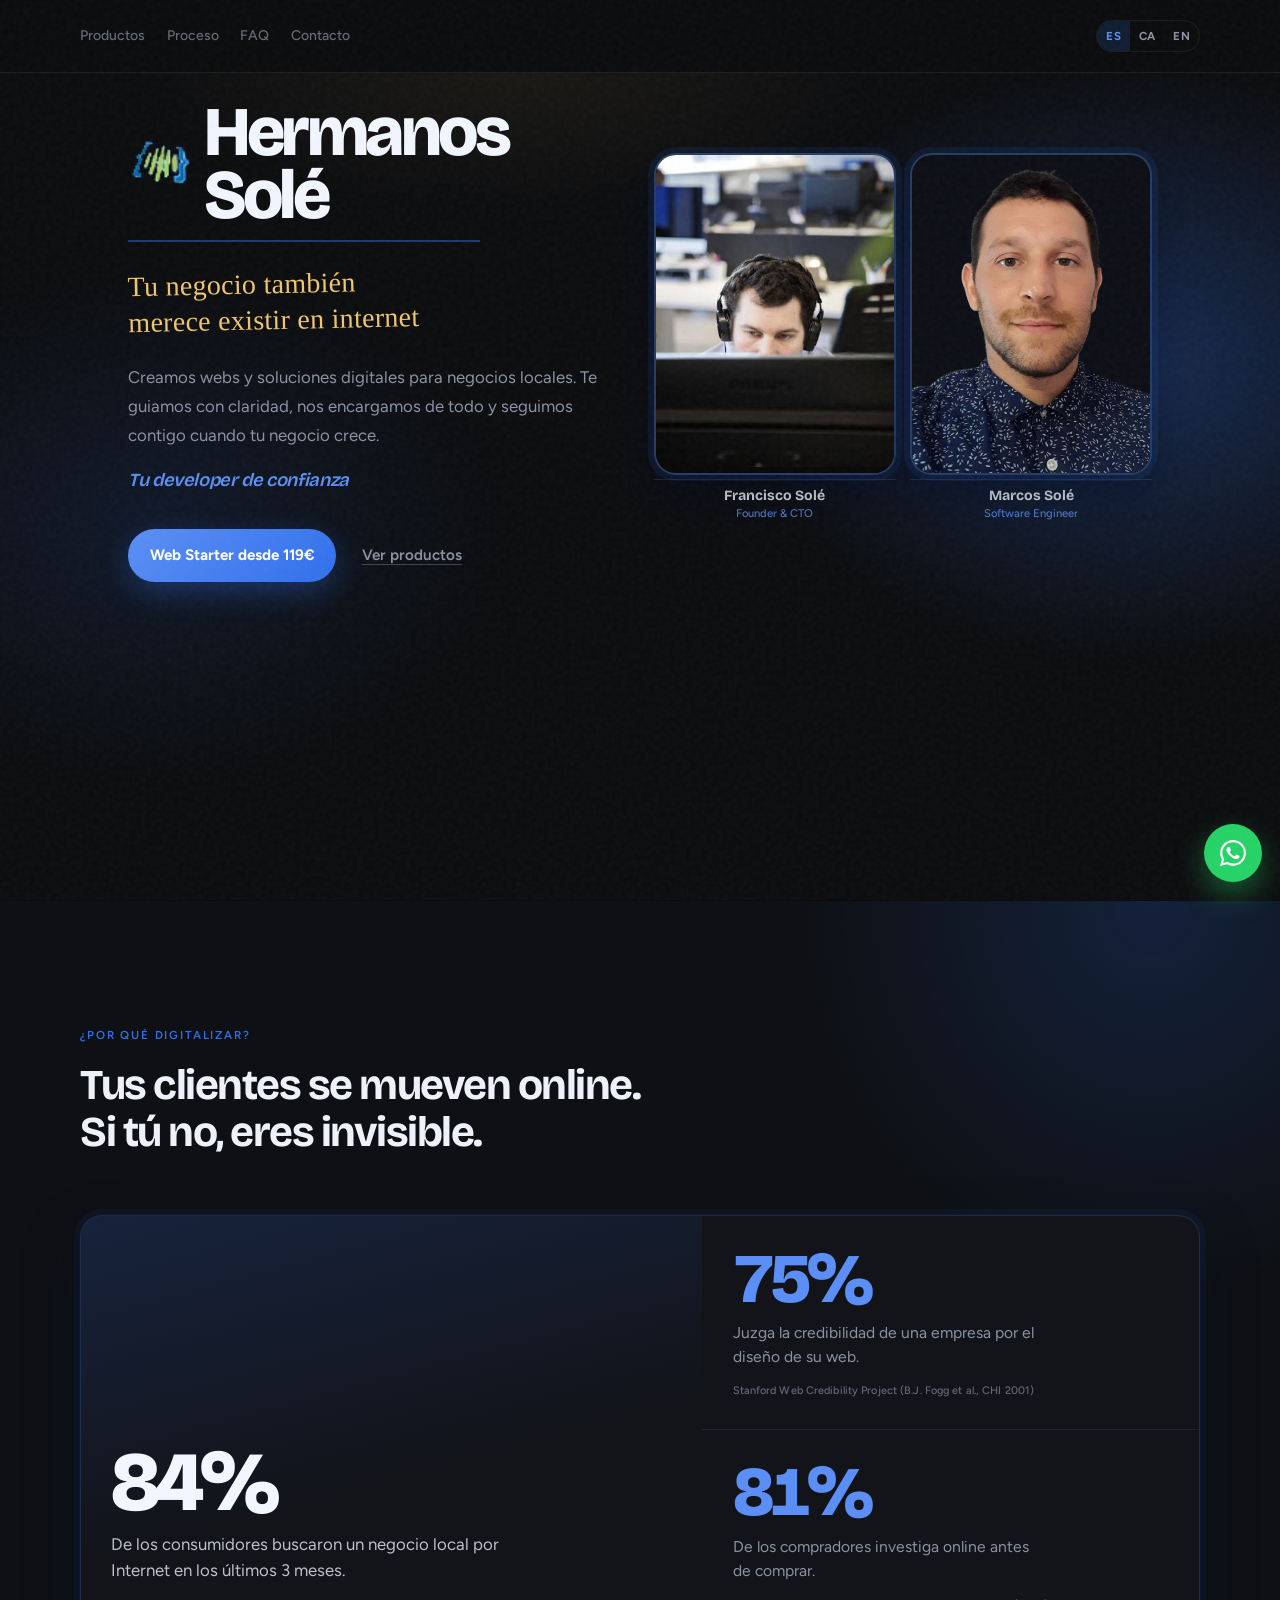
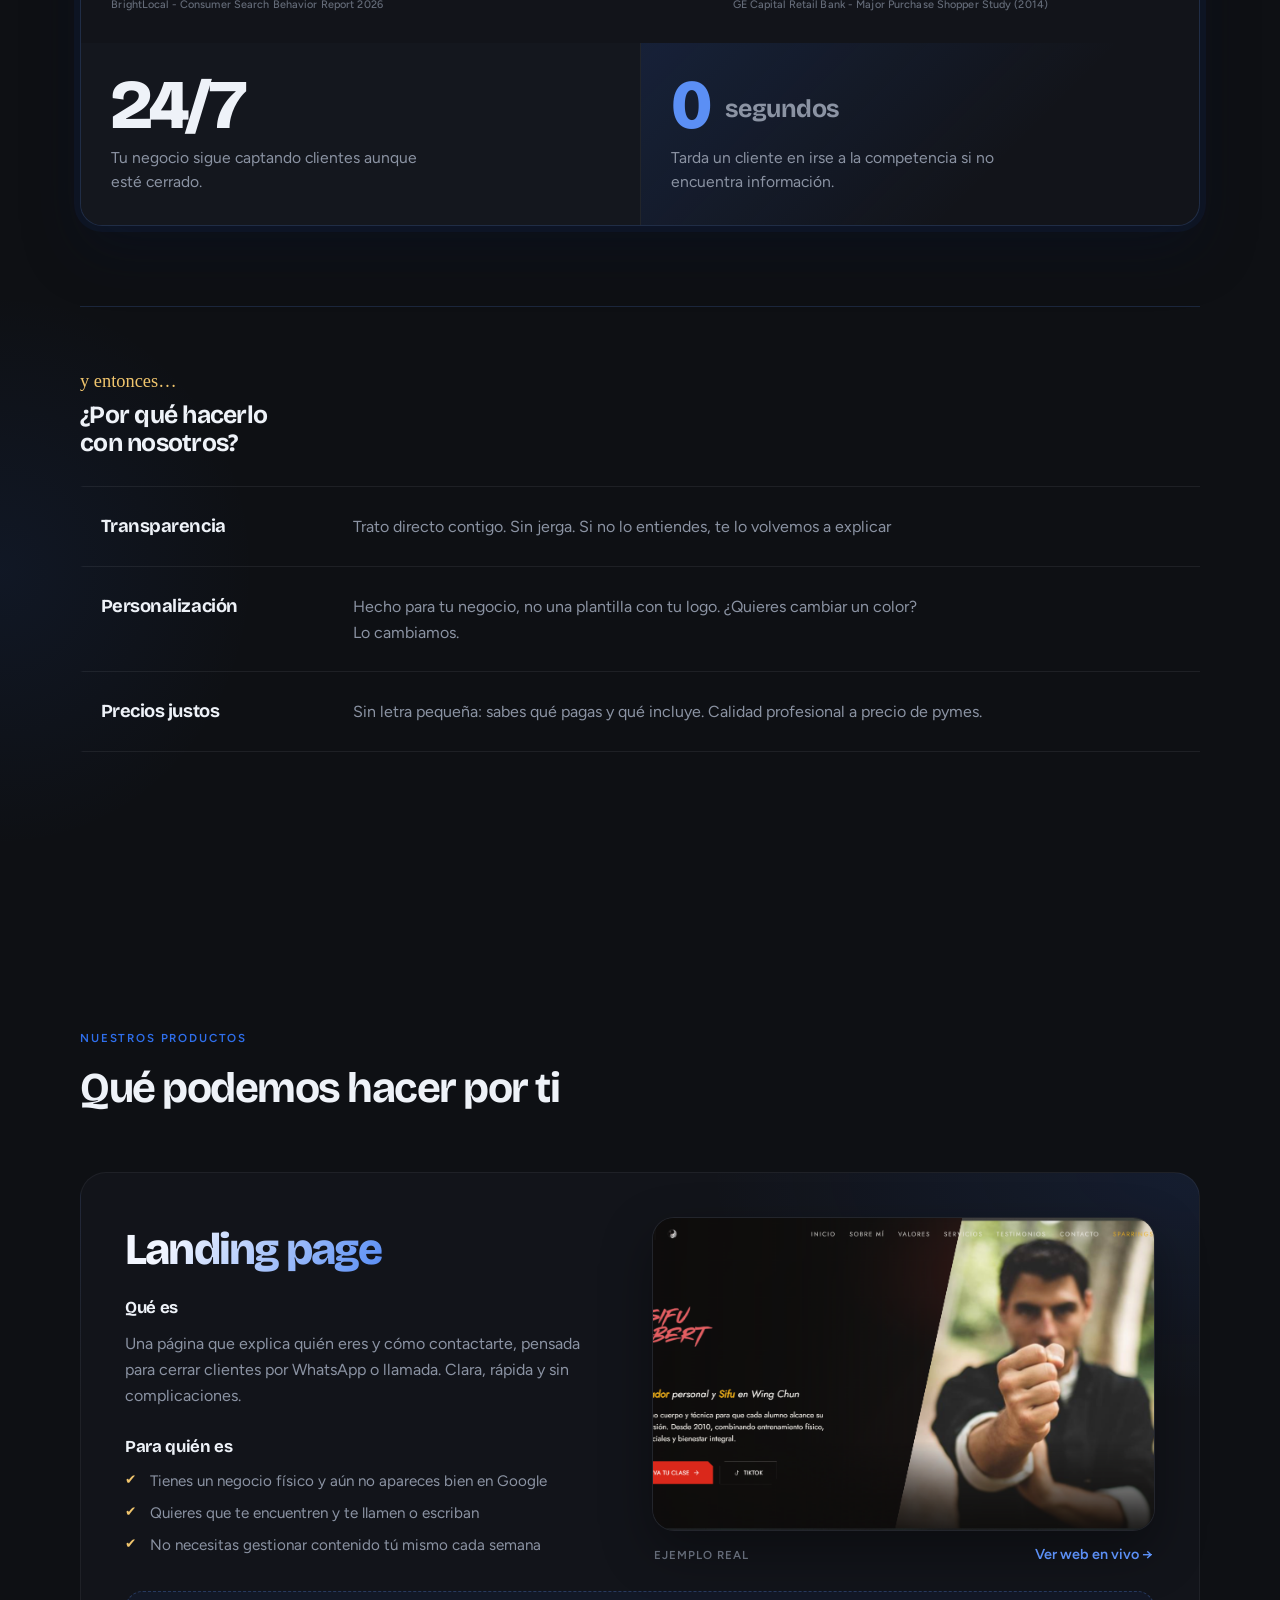
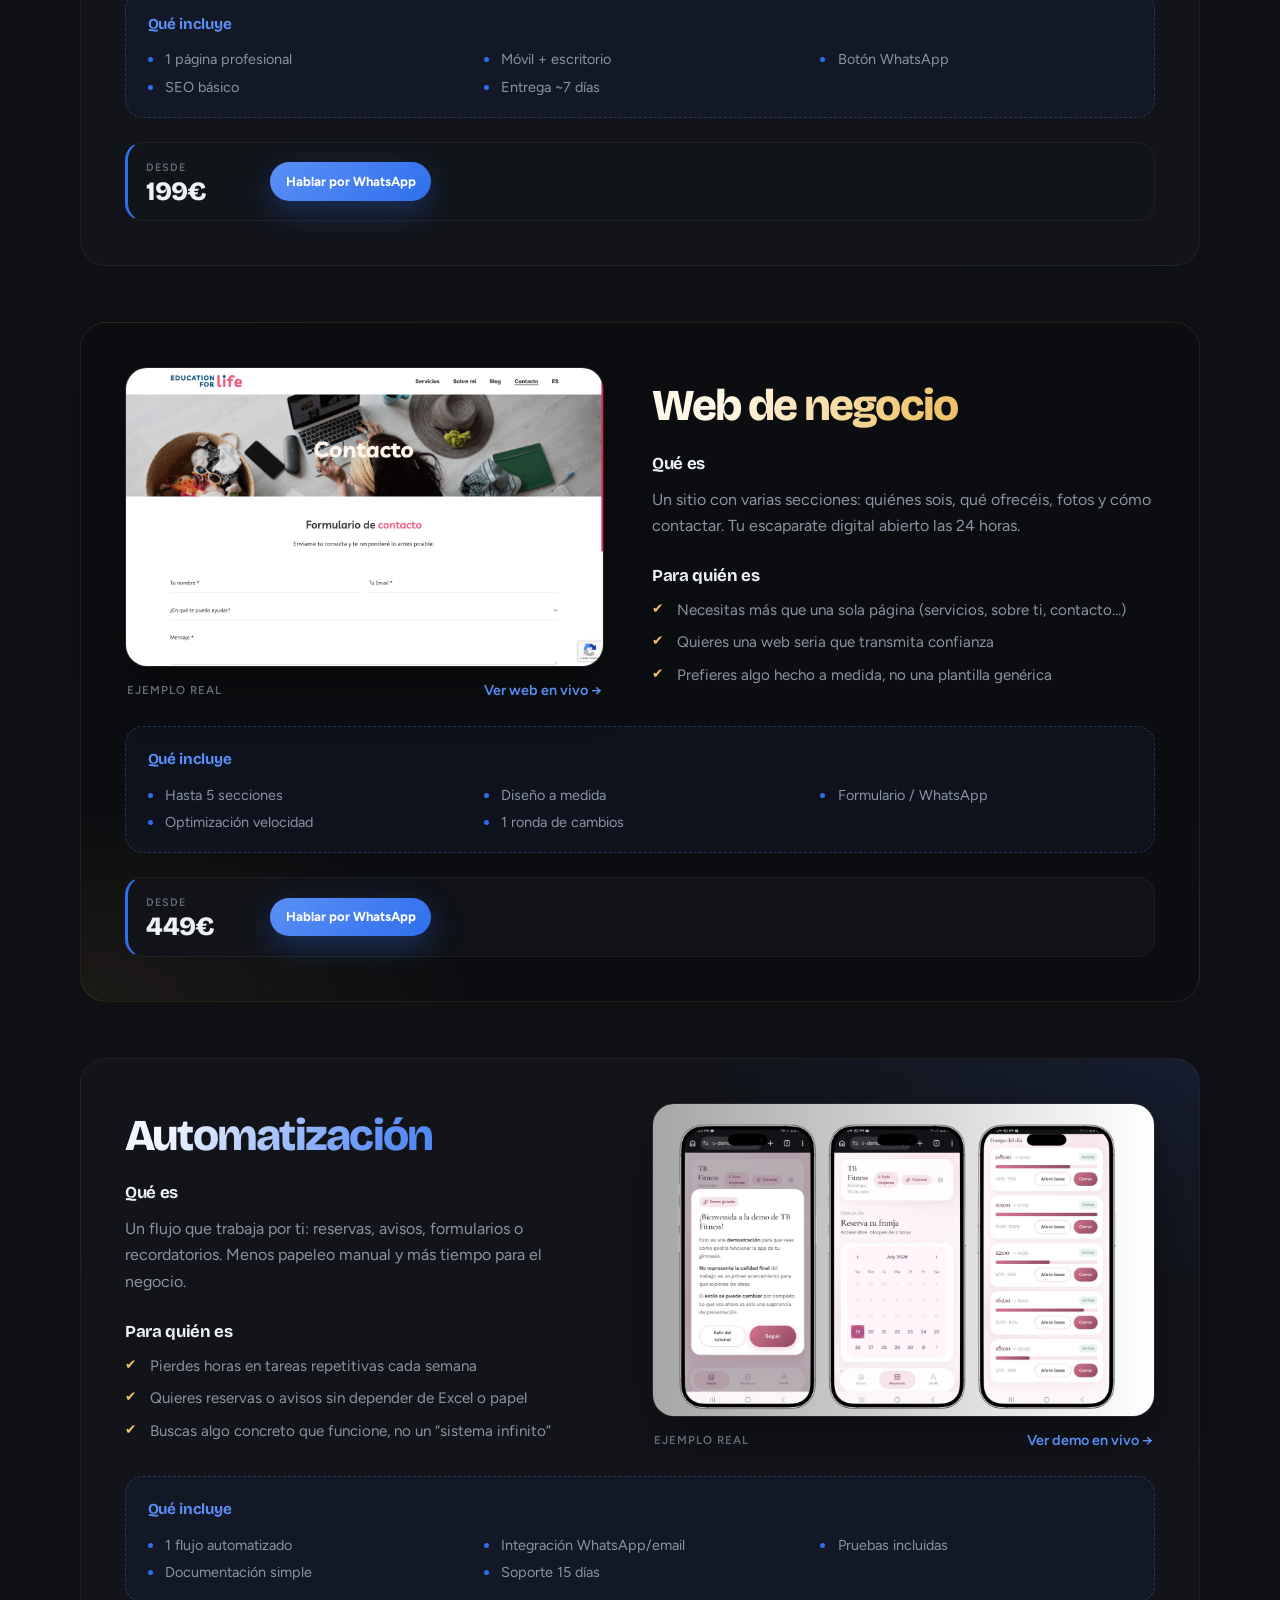
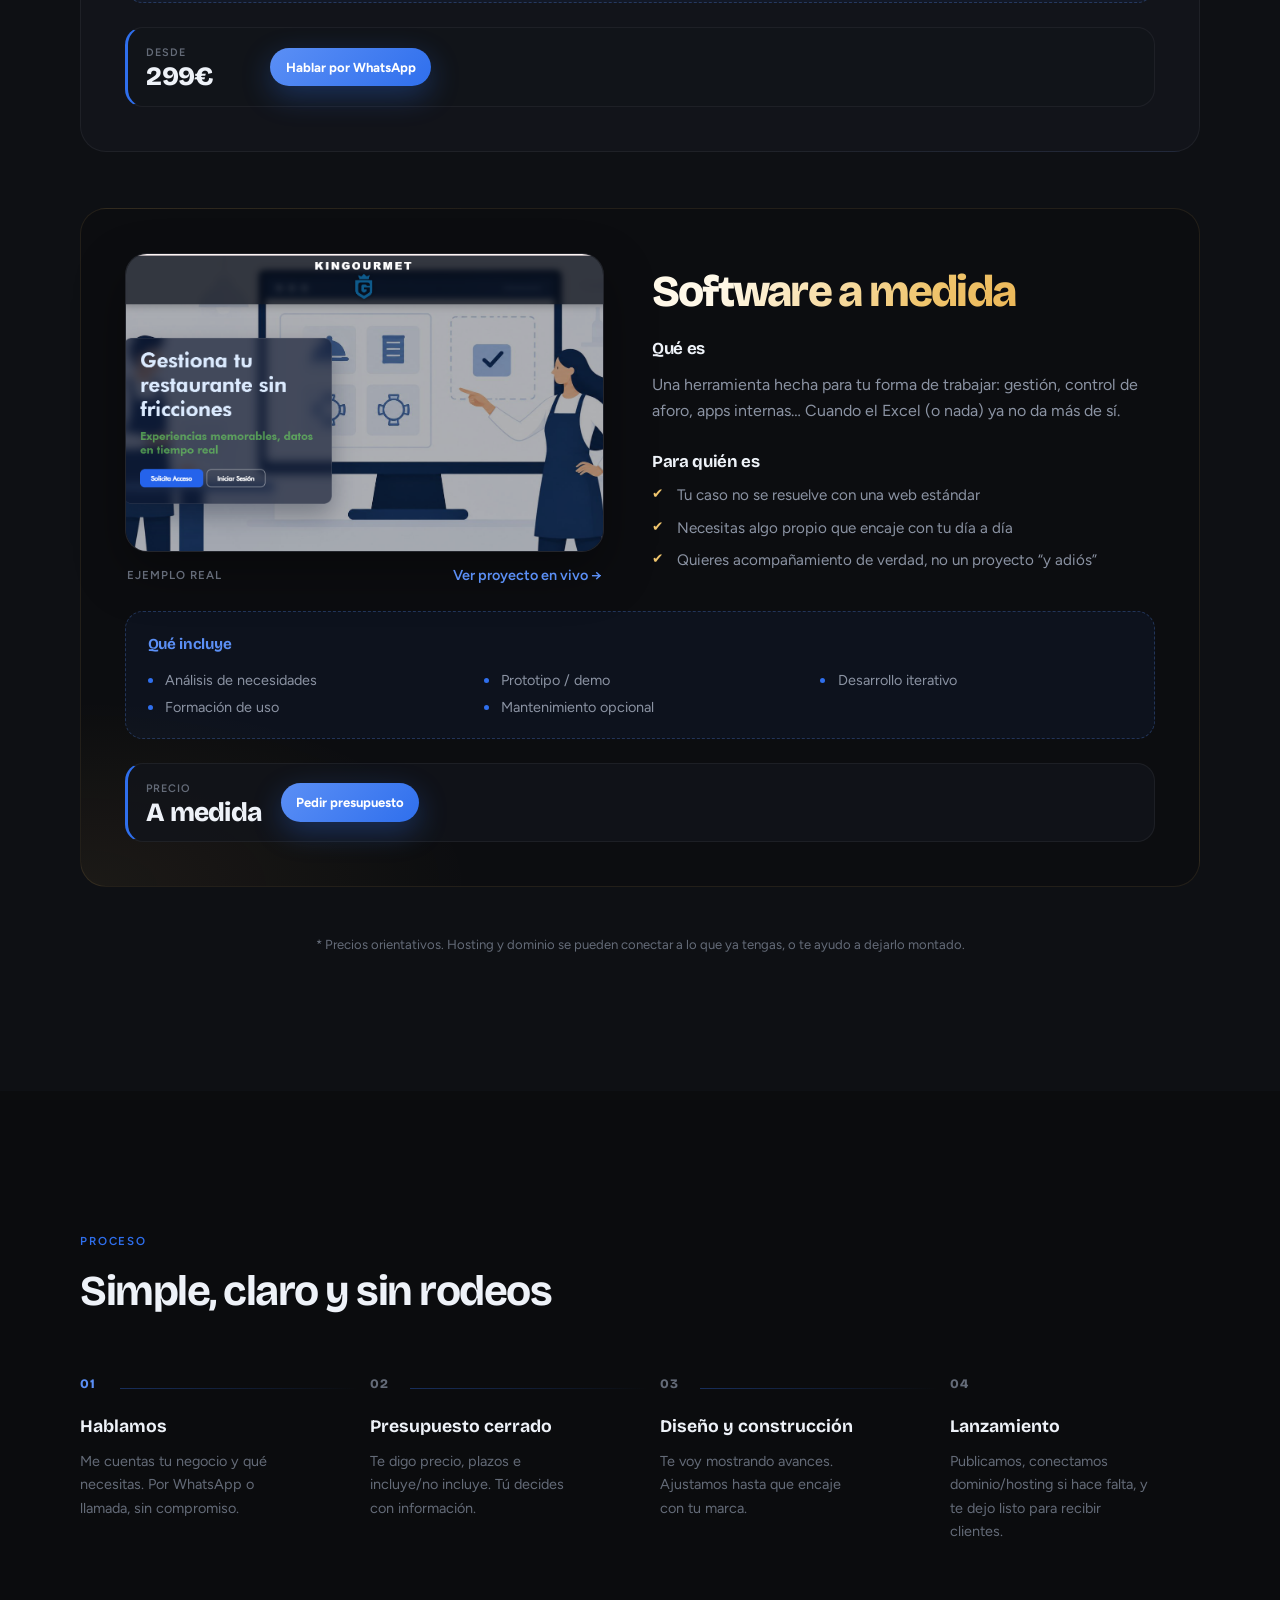
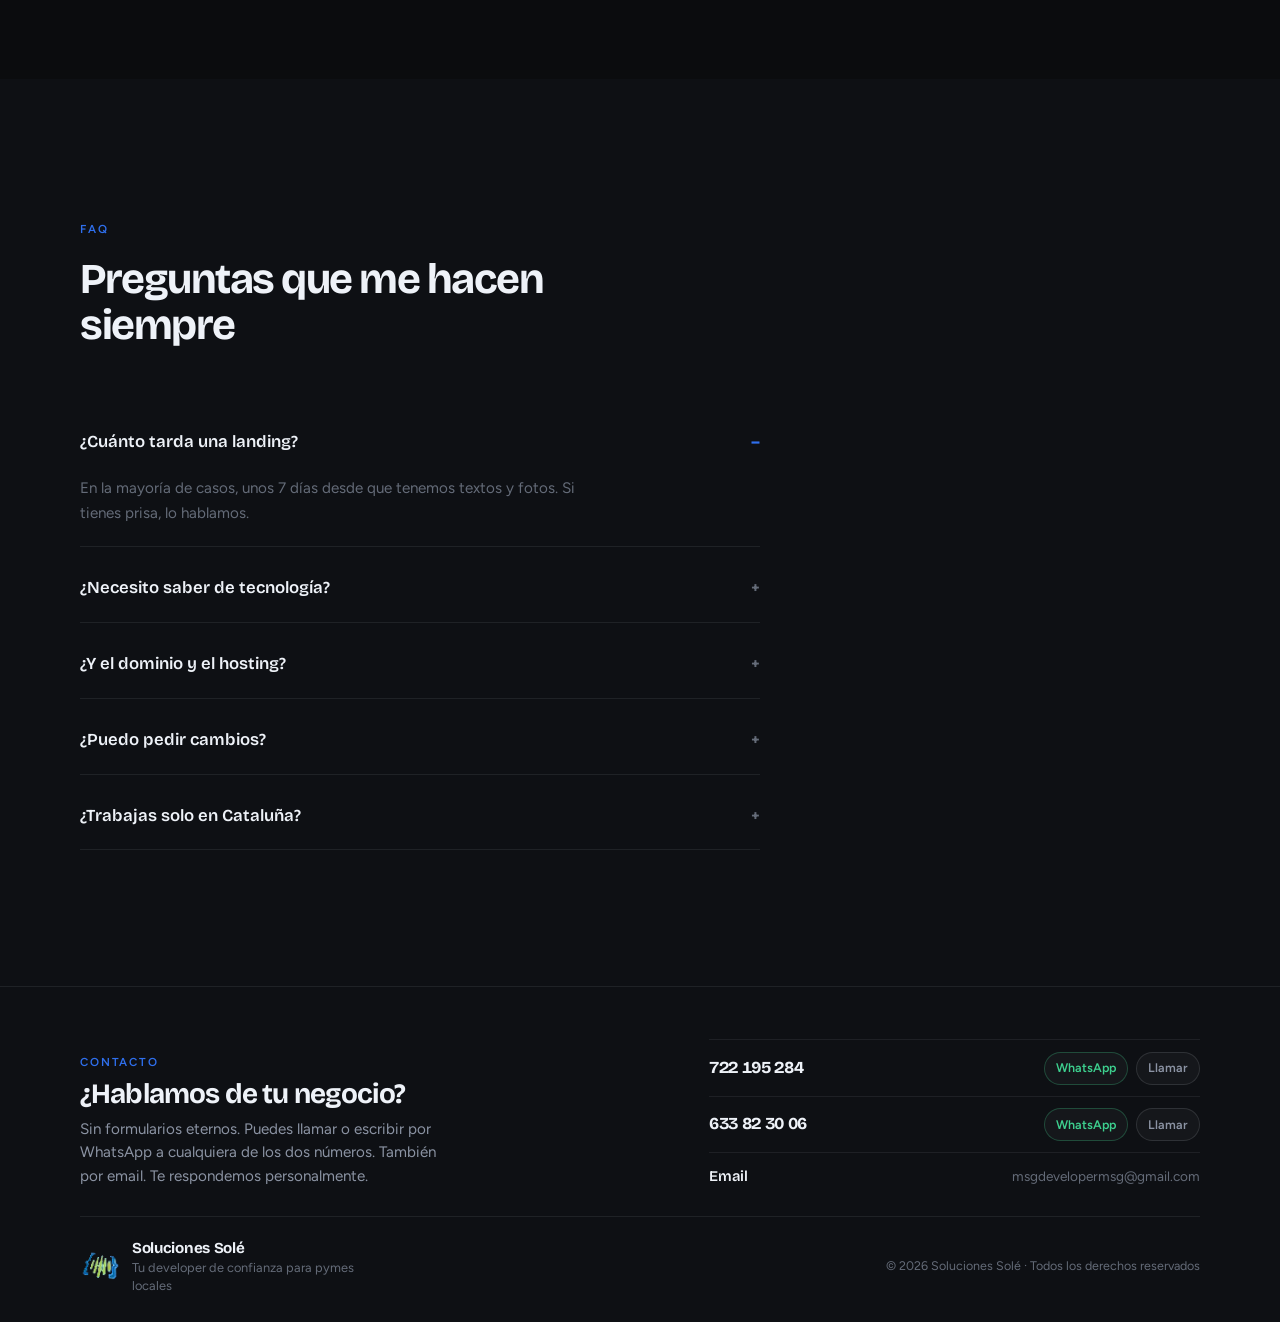
==== commit e23c021f: "textos finales , WIP productos2.0" ====
--- a/index.html
+++ b/index.html
@@ -83,9 +83,8 @@
             </h1>
             <p class="lead reveal reveal-delay-2">
               <span data-i18n="hero.lead"
-                >No necesitas ser un experto en tecnología para dar el primer paso. Nosotros
-                te guiamos con claridad y nos quedamos contigo cuando tu negocio
-                crezca.</span
+                >Creamos webs y soluciones digitales para negocios locales.
+                Te guiamos con claridad, nos encargamos de todo y seguimos contigo cuando tu negocio crece.</span
               >
               <strong class="lead-claim" data-i18n="hero.claim"
                 >Tu developer de confianza</strong
@@ -98,7 +97,7 @@
                 target="_blank"
                 rel="noopener noreferrer"
                 data-i18n="hero.cta1"
-                >Empezar desde 199€</a
+                >Web Starter desde 119€</a
               >
               <a class="btn btn-ghost" href="#productos" data-i18n="hero.cta2">Ver productos</a>
             </div>
@@ -140,7 +139,7 @@
           <header class="section-head why-digital-head reveal">
             <p class="eyebrow">¿Por qué digitalizar?</p>
             <h2 id="why-digital-title">
-              Tus clientes se mueven online. Si tú no, eligen a quien sí lo está.
+              Tus clientes se mueven online. Si tú no, eres invisible.
             </h2>
           </header>
 
@@ -204,20 +203,20 @@
               <article class="value-row reveal">
                 <h4>Transparencia</h4>
                 <p>
-                  Sin letra pequeña: sabes qué pagas y qué incluye. Trato
-                  directo contigo y entrega clara y rápida, sin sorpresas.
+                  Trato
+                  directo contigo. Sin jerga. Si no lo entiendes, te lo volvemos a explicar
                 </p>
               </article>
               <article class="value-row reveal reveal-delay-1">
                 <h4>Personalización</h4>
                 <p>
-                  Hecho para tu negocio, no una plantilla genérica con tu logo.
+                  Hecho para tu negocio, no una plantilla con tu logo. ¿Quieres cambiar un color? Lo cambiamos.
                 </p>
               </article>
               <article class="value-row reveal reveal-delay-2">
                 <h4>Precios justos</h4>
                 <p>
-                  Calidad profesional a precio de pymes. Accesible de verdad.
+                  Sin letra pequeña: sabes qué pagas y qué incluye. Calidad profesional a precio de pymes.
                 </p>
               </article>
             </div>
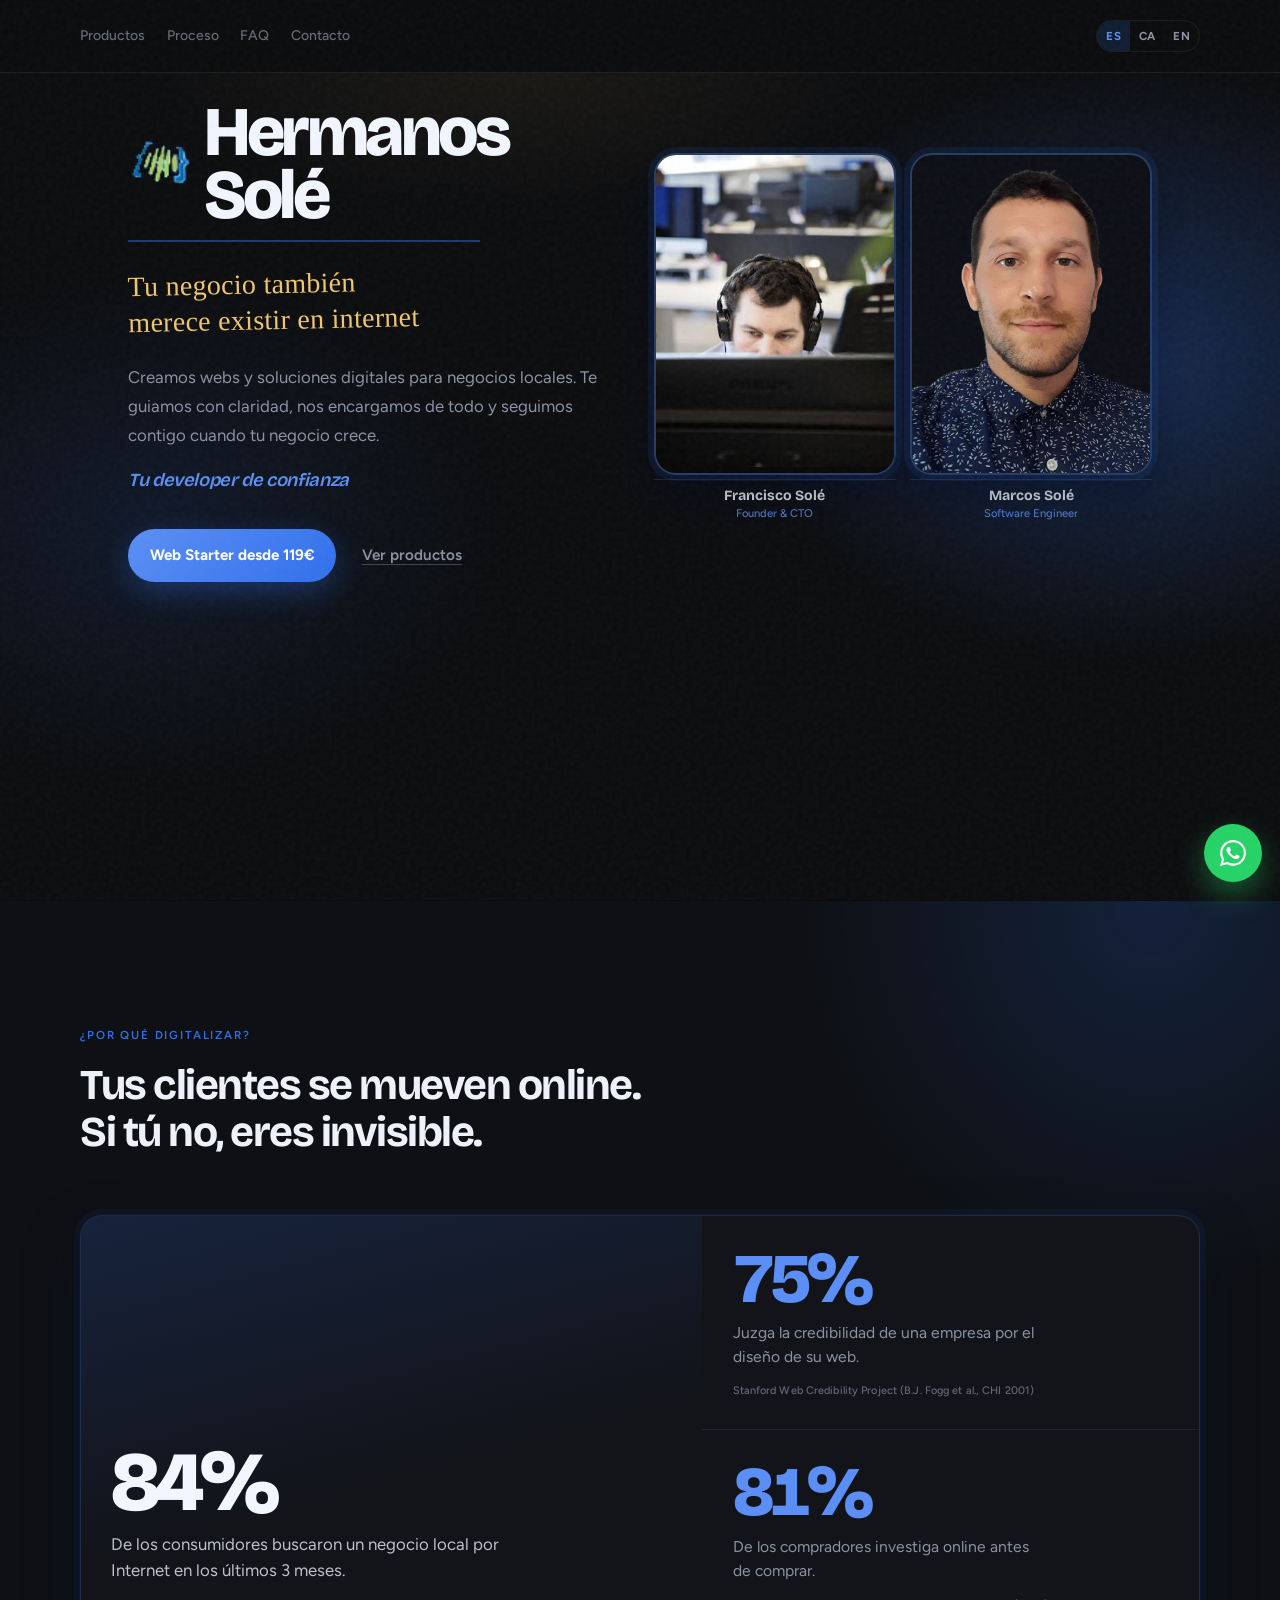
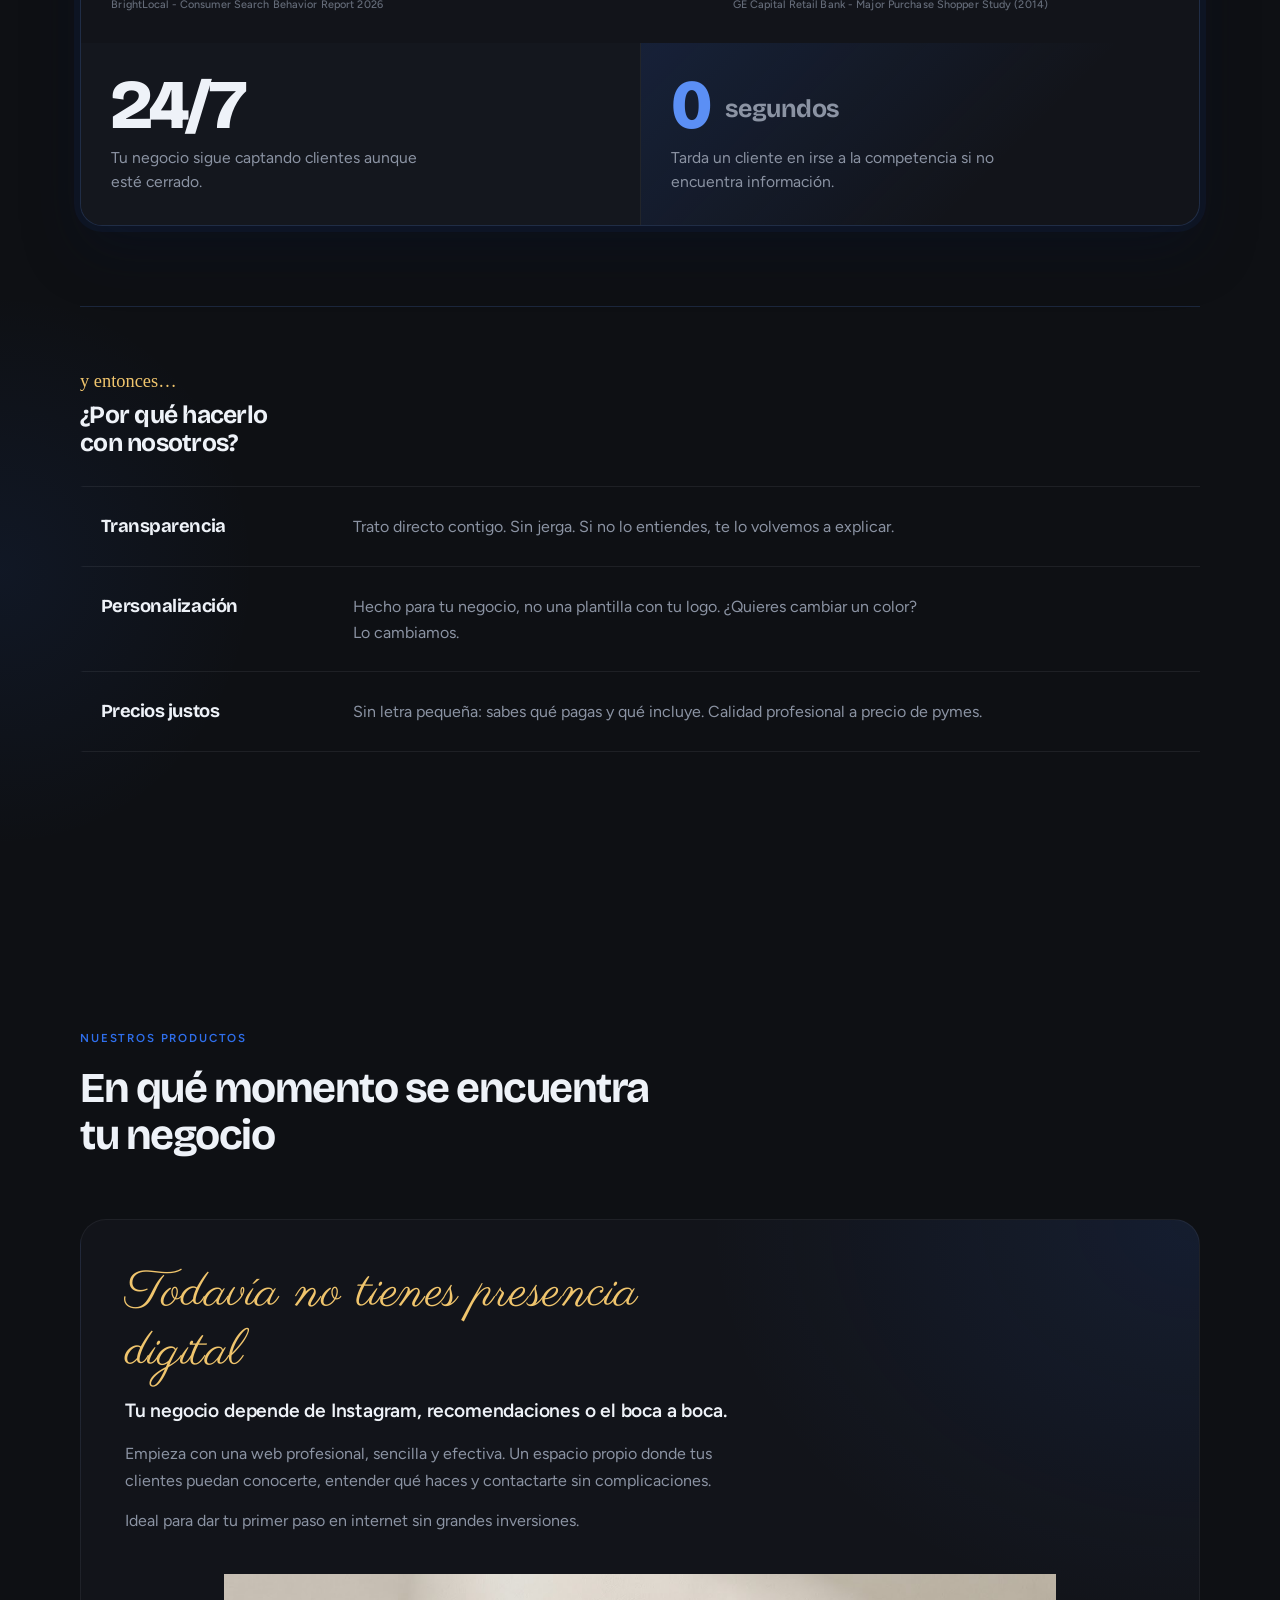
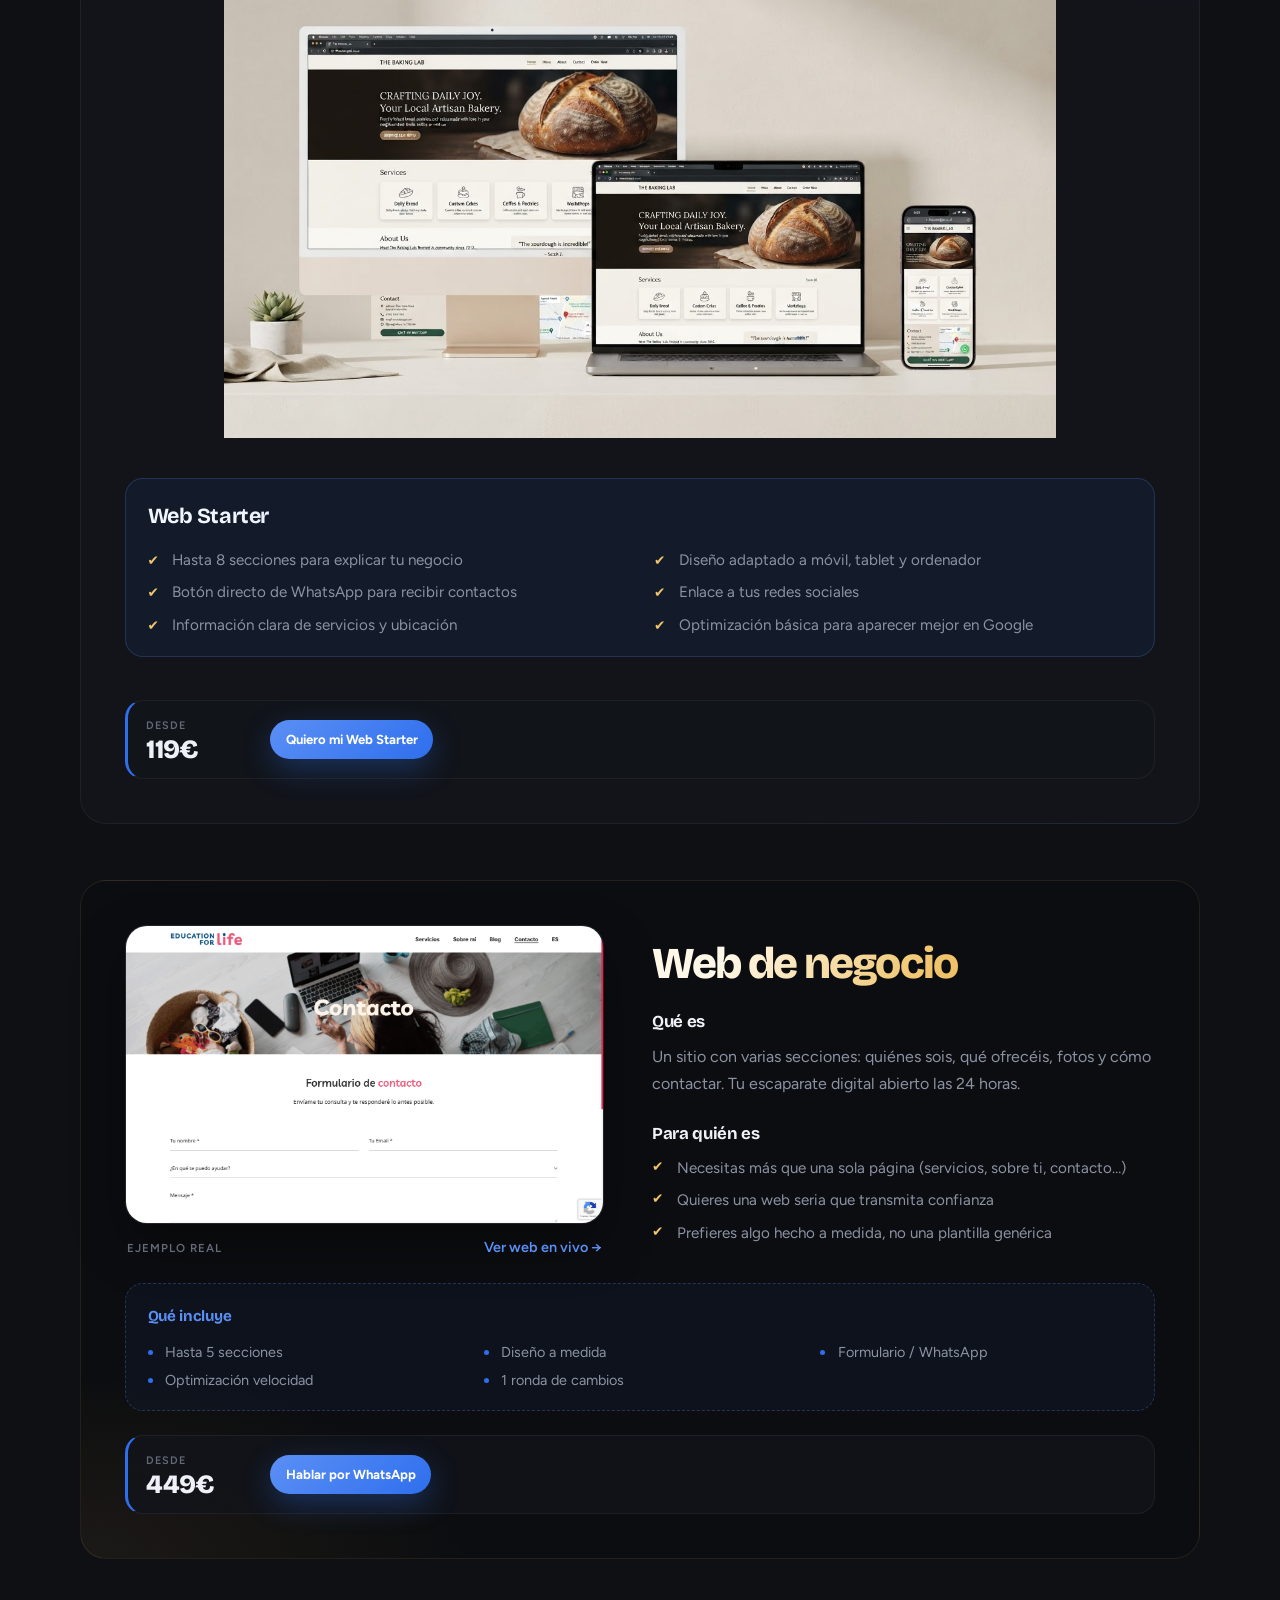
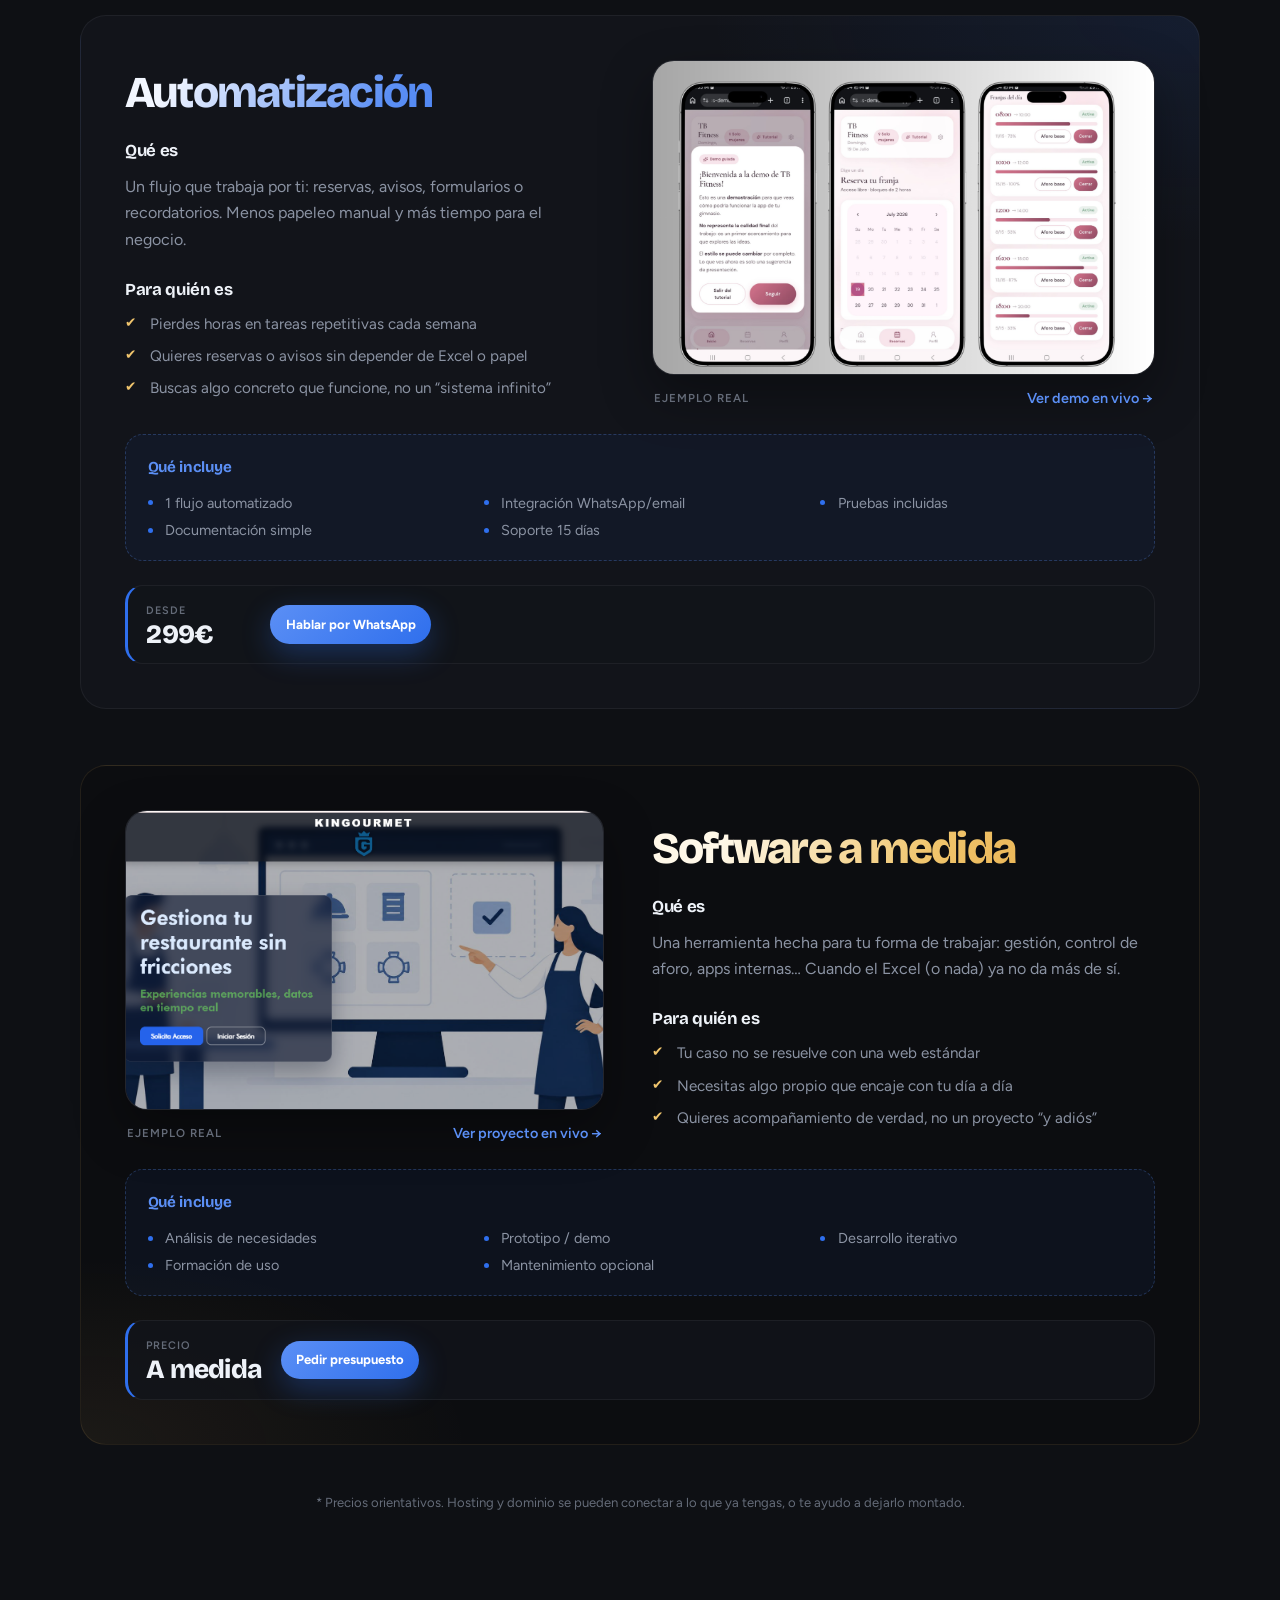
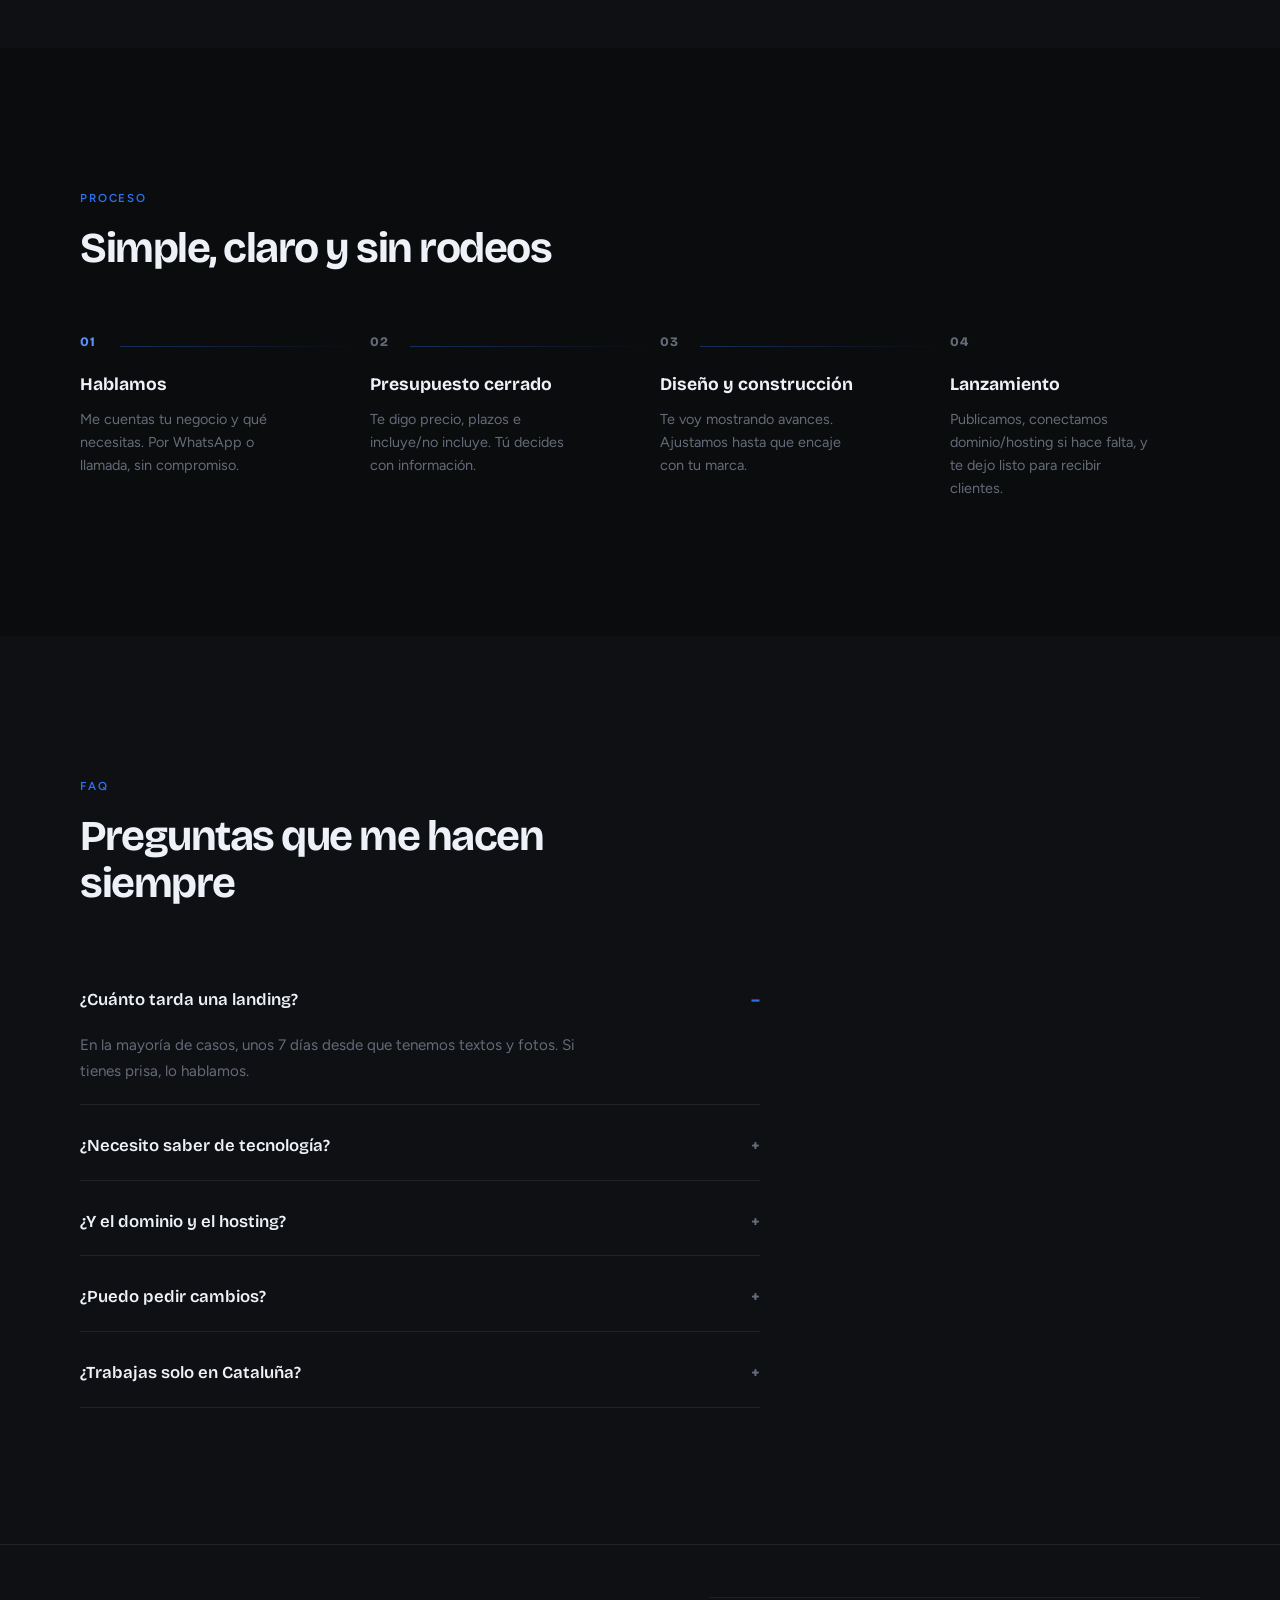
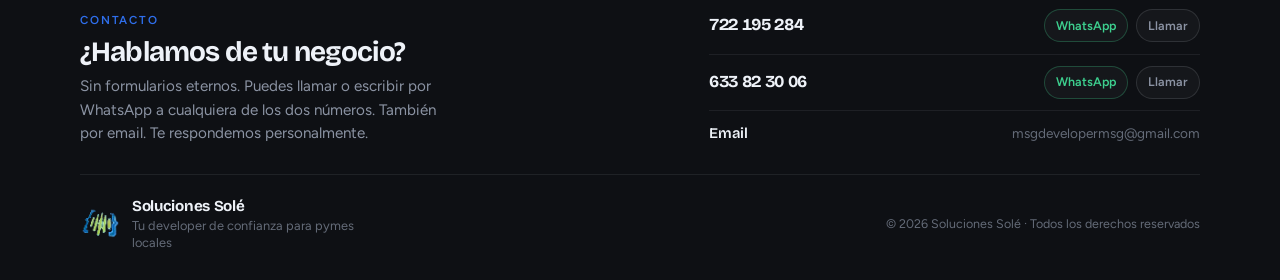
==== commit 1916feee: "seccion landing 2.0" ====
--- a/index.html
+++ b/index.html
@@ -6,7 +6,7 @@
     <title>Soluciones Solé | Tu developer de confianza</title>
     <meta
       name="description"
-      content="Landing pages, automatizaciones y software para negocios locales. Transparencia, personalización y precios justos. Entra al mundo web desde 199€."
+      content="Webs, automatizaciones y software para negocios locales. Transparencia, personalización y precios justos. Entra al mundo web desde 119€."
     />
     <meta name="theme-color" content="#0b0c0e" />
     <link rel="icon" href="assets/img/Soluciones.png" />
@@ -14,10 +14,10 @@
     <link rel="preconnect" href="https://fonts.googleapis.com" />
     <link rel="preconnect" href="https://fonts.gstatic.com" crossorigin />
     <link
-      href="https://fonts.googleapis.com/css2?family=Bricolage+Grotesque:opsz,wght@12..96,500;12..96,700;12..96,800&family=Figtree:wght@400;500;600;700&family=Permanent+Marker&display=swap"
+      href="https://fonts.googleapis.com/css2?family=Bricolage+Grotesque:opsz,wght@12..96,500;12..96,700;12..96,800&family=Figtree:wght@400;500;600;700&family=Parisienne&family=Permanent+Marker&display=swap"
       rel="stylesheet"
     />
-    <link rel="stylesheet" href="custom.style.css?v=20260725-whyus" />
+    <link rel="stylesheet" href="custom.style.css?v=20260802-parisienne" />
   </head>
   <body>
     <div class="grain" aria-hidden="true"></div>
@@ -204,7 +204,7 @@
                 <h4>Transparencia</h4>
                 <p>
                   Trato
-                  directo contigo. Sin jerga. Si no lo entiendes, te lo volvemos a explicar
+                  directo contigo. Sin jerga. Si no lo entiendes, te lo volvemos a explicar.
                 </p>
               </article>
               <article class="value-row reveal reveal-delay-1">
@@ -229,66 +229,70 @@
         <div class="shell">
           <header class="section-head reveal">
             <p class="eyebrow">Nuestros productos</p>
-            <h2>Qué podemos hacer por ti</h2>
+            <h2>En qué momento se encuentra tu negocio</h2>
           </header>
 
           <div class="product-stack">
-            <!-- LANDING -->
-            <article class="product-block reveal" id="producto-landing">
-              <div class="product-main">
-                <div class="product-copy">
-                  <p class="product-label">Landing page</p>
-                  <h3>Qué es</h3>
-                  <p>
-                    Una página que explica quién eres y cómo contactarte, pensada
-                    para cerrar clientes por WhatsApp o llamada. Clara, rápida y
-                    sin complicaciones.
-                  </p>
-                  <h3>Para quién es</h3>
-                  <ul class="product-checks">
-                    <li>Tienes un negocio físico y aún no apareces bien en Google</li>
-                    <li>Quieres que te encuentren y te llamen o escriban</li>
-                    <li>No necesitas gestionar contenido tú mismo cada semana</li>
-                  </ul>
-                </div>
-                <figure class="product-example">
+            <!-- WEB STARTER -->
+            <article class="product-block product-block--starter reveal" id="producto-landing">
+              <header class="product-starter-head">
+                <h3 class="product-starter-problem">
+                  Todavía no tienes presencia digital
+                </h3>
+                <p class="product-starter-hook">
+                  Tu negocio depende de Instagram, recomendaciones o el boca a
+                  boca.
+                </p>
+                <p>
+                  Empieza con una web profesional, sencilla y efectiva. Un
+                  espacio propio donde tus clientes puedan conocerte, entender
+                  qué haces y contactarte sin complicaciones.
+                </p>
+                <p>
+                  Ideal para dar tu primer paso en internet sin grandes
+                  inversiones.
+                </p>
+              </header>
+
+              <figure class="product-starter-mock">
+                <button
+                  type="button"
+                  class="product-starter-mock-btn"
+                  data-mock-zoom
+                  aria-label="Ampliar mockup de Web Starter"
+                >
                   <img
-                    src="assets/img/portfolio/CapturaAlbert.PNG"
-                    alt="Ejemplo de landing page — entrenador personal"
+                    src="assets/img/mockProducts/landingMock.png"
+                    alt="Mockup de una Web Starter en escritorio, portátil y móvil"
                     loading="lazy"
                   />
-                  <figcaption>
-                    <span>Ejemplo real</span>
-                    <a
-                      href="https://sifualbert.es/"
-                      target="_blank"
-                      rel="noopener noreferrer"
-                      >Ver web en vivo →</a
-                    >
-                  </figcaption>
-                </figure>
-              </div>
-              <div class="product-includes">
-                <h3>Qué incluye</h3>
-                <ul>
-                  <li>1 página profesional</li>
-                  <li>Móvil + escritorio</li>
-                  <li>Botón WhatsApp</li>
-                  <li>SEO básico</li>
-                  <li>Entrega ~7 días</li>
+                  <span class="product-starter-mock-hint">Toca para ampliar</span>
+                </button>
+              </figure>
+
+              <div class="product-includes product-includes--starter">
+                <h3>Web Starter</h3>
+                <ul class="product-checks">
+                  <li>Hasta 8 secciones para explicar tu negocio</li>
+                  <li>Diseño adaptado a móvil, tablet y ordenador</li>
+                  <li>Botón directo de WhatsApp para recibir contactos</li>
+                  <li>Enlace a tus redes sociales</li>
+                  <li>Información clara de servicios y ubicación</li>
+                  <li>Optimización básica para aparecer mejor en Google</li>
                 </ul>
               </div>
+
               <div class="product-offer">
                 <div class="product-price">
                   <span class="product-price-label">Desde</span>
-                  <strong>199€</strong>
+                  <strong>119€</strong>
                 </div>
                 <a
                   class="btn btn-primary btn-sm"
-                  href="https://wa.me/34722195284?text=Hola%2C%20me%20interesa%20una%20Landing%20page%20(199%E2%82%AC)"
+                  href="https://wa.me/34722195284?text=Hola%2C%20me%20interesa%20la%20Web%20Starter%20(119%E2%82%AC)"
                   target="_blank"
                   rel="noopener noreferrer"
-                  >Hablar por WhatsApp</a
+                  >Quiero mi Web Starter</a
                 >
               </div>
             </article>
@@ -645,6 +649,6 @@
       </div>
     </footer>
 
-    <script src="assets/js/site.js?v=20260722"></script>
+    <script src="assets/js/site.js?v=20260802-zoom"></script>
   </body>
 </html>
--- a/custom.style.css
+++ b/custom.style.css
@@ -1407,6 +1407,264 @@
   text-align: center;
 }
 
+/* Producto piloto — Web Starter (jerarquía problema → mock → incluye → CTA) */
+.product-block--starter {
+  gap: clamp(1.75rem, 4vw, 2.5rem);
+}
+
+.product-starter-head {
+  max-width: 40rem;
+}
+
+.product-starter-problem {
+  margin: 0 0 1rem;
+  font-family: "Parisienne", cursive;
+  font-size: clamp(2.1rem, 6.2vw, 3.2rem);
+  font-weight: 400;
+  letter-spacing: 0.01em;
+  line-height: 1.15;
+  color: var(--gold);
+}
+
+.product-starter-hook {
+  margin: 0 0 1rem;
+  color: var(--text);
+  font-size: clamp(1.05rem, 2.2vw, 1.2rem);
+  font-weight: 600;
+  line-height: 1.45;
+  letter-spacing: -0.01em;
+}
+
+.product-starter-head > p:not(.product-starter-hook) {
+  margin: 0 0 0.85rem;
+  color: var(--muted);
+  font-size: 1rem;
+  line-height: 1.65;
+}
+
+.product-starter-head > p:last-child {
+  margin-bottom: 0;
+}
+
+.product-starter-mock {
+  margin: 0;
+  position: relative;
+}
+
+.product-starter-mock::before {
+  content: "";
+  position: absolute;
+  inset: 18% 8% auto;
+  height: 55%;
+  border-radius: 50%;
+  background: radial-gradient(
+    ellipse at center,
+    rgba(47, 111, 237, 0.22),
+    transparent 70%
+  );
+  pointer-events: none;
+  z-index: 0;
+}
+
+.product-starter-mock-btn {
+  position: relative;
+  z-index: 1;
+  display: block;
+  width: 100%;
+  margin: 0;
+  padding: 0;
+  border: 0;
+  background: transparent;
+  cursor: zoom-in;
+  text-align: center;
+}
+
+.product-starter-mock-btn:focus-visible {
+  outline: 2px solid var(--accent-2);
+  outline-offset: 4px;
+  border-radius: 8px;
+}
+
+.product-starter-mock img {
+  display: block;
+  width: 100%;
+  max-width: 52rem;
+  margin-inline: auto;
+  height: auto;
+  aspect-ratio: auto;
+  object-fit: contain;
+  border: 0;
+  border-radius: 0;
+  box-shadow: none;
+  background: transparent;
+  pointer-events: none;
+}
+
+.product-starter-mock-hint {
+  position: absolute;
+  left: 50%;
+  bottom: 0.65rem;
+  transform: translateX(-50%);
+  z-index: 2;
+  padding: 0.35rem 0.7rem;
+  border-radius: 999px;
+  background: rgba(10, 12, 16, 0.78);
+  border: 1px solid rgba(230, 236, 245, 0.12);
+  color: var(--text);
+  font-size: 0.72rem;
+  font-weight: 600;
+  letter-spacing: 0.04em;
+  white-space: nowrap;
+  pointer-events: none;
+  opacity: 0.95;
+}
+
+@media (min-width: 700px) {
+  .product-starter-mock-hint {
+    display: none;
+  }
+}
+
+/* Lightbox mock */
+.mock-lightbox {
+  position: fixed;
+  inset: 0;
+  z-index: 1200;
+  display: grid;
+  place-items: center;
+  padding: 0;
+  border: 0;
+  margin: 0;
+  width: 100%;
+  max-width: none;
+  height: 100%;
+  max-height: none;
+  background: rgba(6, 8, 12, 0.92);
+  color: inherit;
+}
+
+.mock-lightbox:not([open]) {
+  display: none;
+}
+
+.mock-lightbox::backdrop {
+  background: rgba(6, 8, 12, 0.92);
+}
+
+.mock-lightbox-inner {
+  position: relative;
+  width: 100%;
+  height: 100%;
+  display: grid;
+  grid-template-rows: auto 1fr;
+  min-height: 0;
+}
+
+.mock-lightbox-toolbar {
+  display: flex;
+  align-items: center;
+  justify-content: space-between;
+  gap: 0.75rem;
+  padding: 0.85rem 1rem;
+}
+
+.mock-lightbox-toolbar span {
+  color: var(--faint);
+  font-size: 0.78rem;
+  font-weight: 600;
+  letter-spacing: 0.04em;
+}
+
+.mock-lightbox-close {
+  appearance: none;
+  border: 1px solid rgba(230, 236, 245, 0.14);
+  background: rgba(255, 255, 255, 0.06);
+  color: var(--text);
+  border-radius: 999px;
+  padding: 0.45rem 0.85rem;
+  font-size: 0.82rem;
+  font-weight: 600;
+  cursor: pointer;
+}
+
+.mock-lightbox-close:hover {
+  background: rgba(255, 255, 255, 0.12);
+}
+
+.mock-lightbox-stage {
+  min-height: 0;
+  overflow: auto;
+  -webkit-overflow-scrolling: touch;
+  overscroll-behavior: contain;
+  padding: 0.5rem 0.75rem 1.25rem;
+  display: grid;
+  place-items: center;
+}
+
+.mock-lightbox-stage img {
+  display: block;
+  width: auto;
+  max-width: none;
+  height: auto;
+  min-width: min(160vw, 920px);
+  border-radius: 4px;
+}
+
+.product-includes--starter {
+  background: rgba(47, 111, 237, 0.07);
+  border-style: solid;
+  border-color: rgba(91, 143, 245, 0.22);
+}
+
+.product-includes--starter h3 {
+  margin-bottom: 1rem;
+  font-size: clamp(1.15rem, 2.5vw, 1.35rem);
+  background: linear-gradient(120deg, #f2f6ff 10%, var(--accent-2) 70%);
+  -webkit-background-clip: text;
+  background-clip: text;
+  color: transparent;
+}
+
+.product-includes--starter .product-checks {
+  gap: 0.7rem;
+}
+
+@media (min-width: 640px) {
+  .product-includes--starter .product-checks,
+  .product-includes--starter ul {
+    grid-template-columns: repeat(2, minmax(0, 1fr));
+    column-gap: 1.75rem;
+  }
+}
+
+@media (min-width: 900px) {
+  .product-includes--starter .product-checks,
+  .product-includes--starter ul {
+    grid-template-columns: repeat(2, minmax(0, 1fr));
+  }
+}
+
+.product-includes--starter .product-checks li {
+  padding-left: 1.55rem;
+  font-size: 0.95rem;
+}
+
+.product-includes--starter .product-checks li::before {
+  content: "✔";
+  top: 0.05em;
+  width: auto;
+  height: auto;
+  border-radius: 0;
+  background: none;
+  color: var(--gold);
+  font-size: 0.85rem;
+  font-weight: 700;
+}
+
+.product-block--starter .product-offer {
+  margin-top: 0.15rem;
+}
+
 .work-list {
   display: grid;
   gap: 2.75rem;
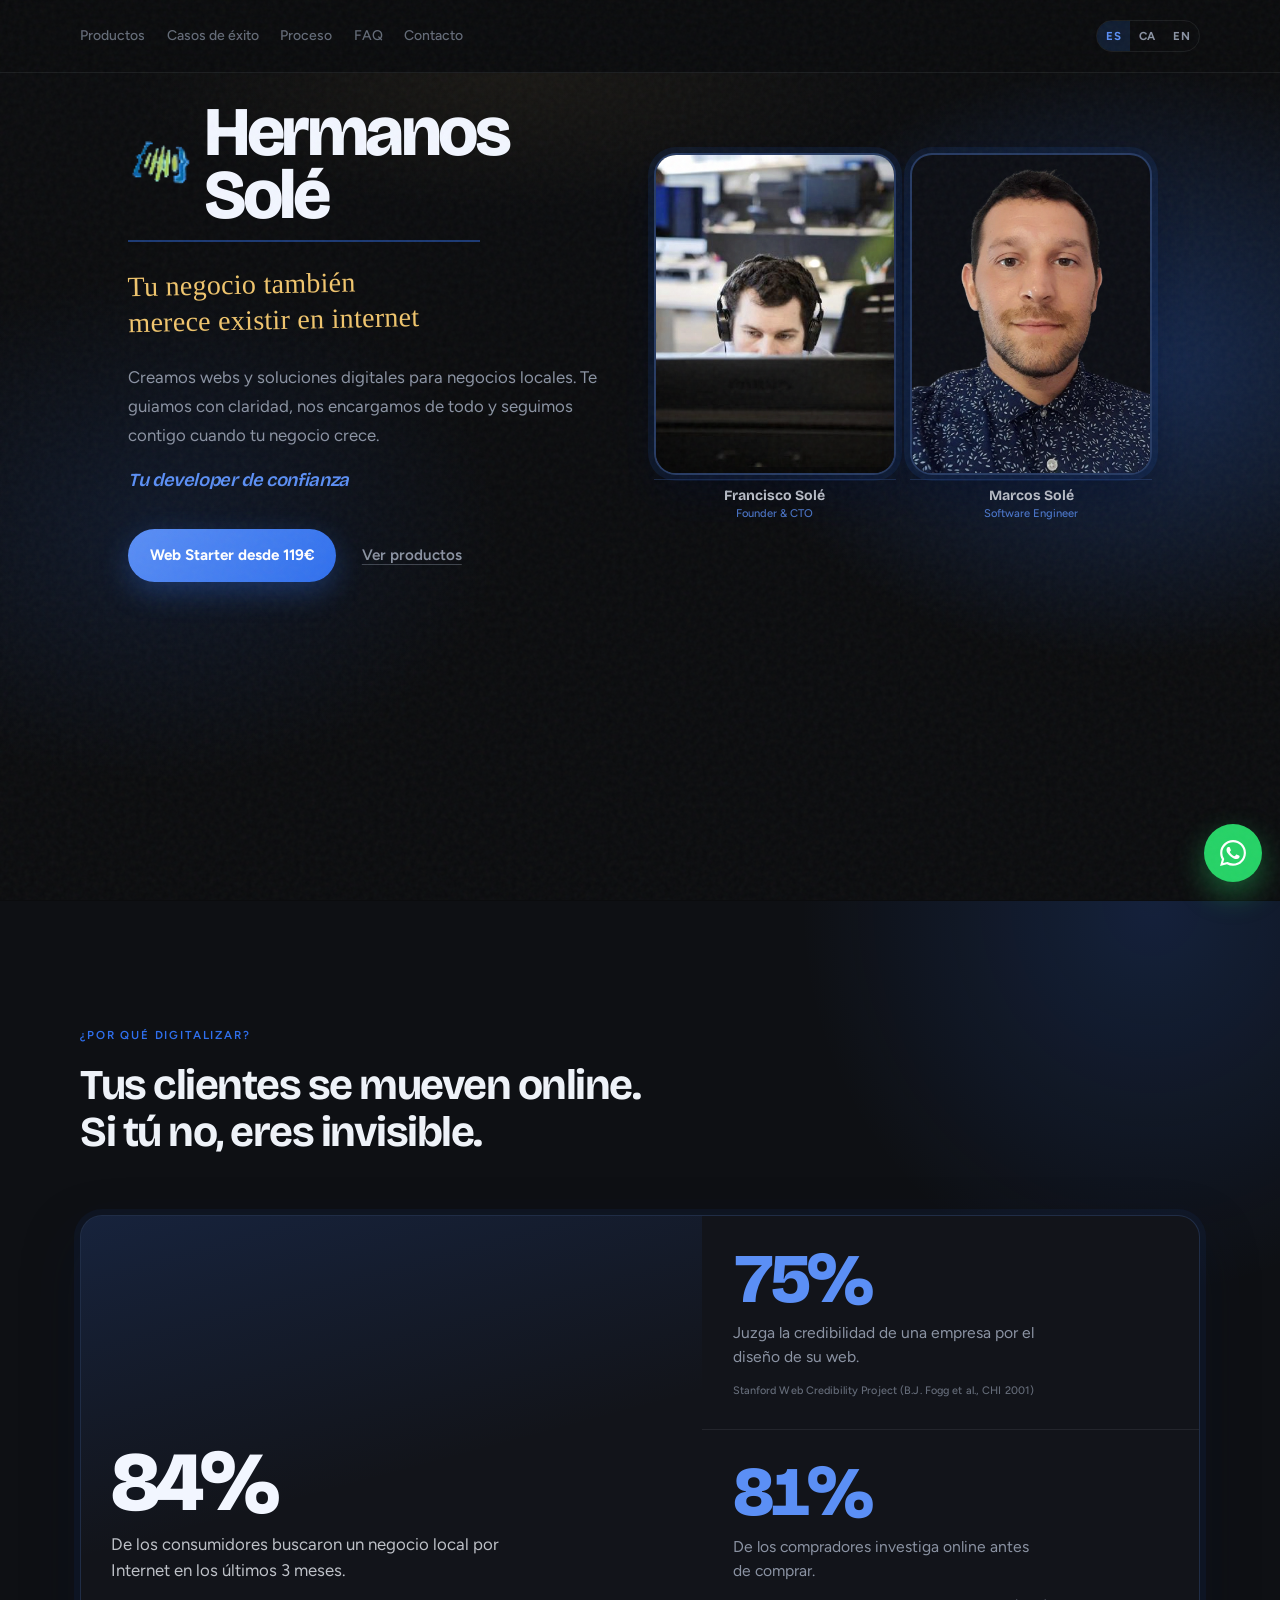
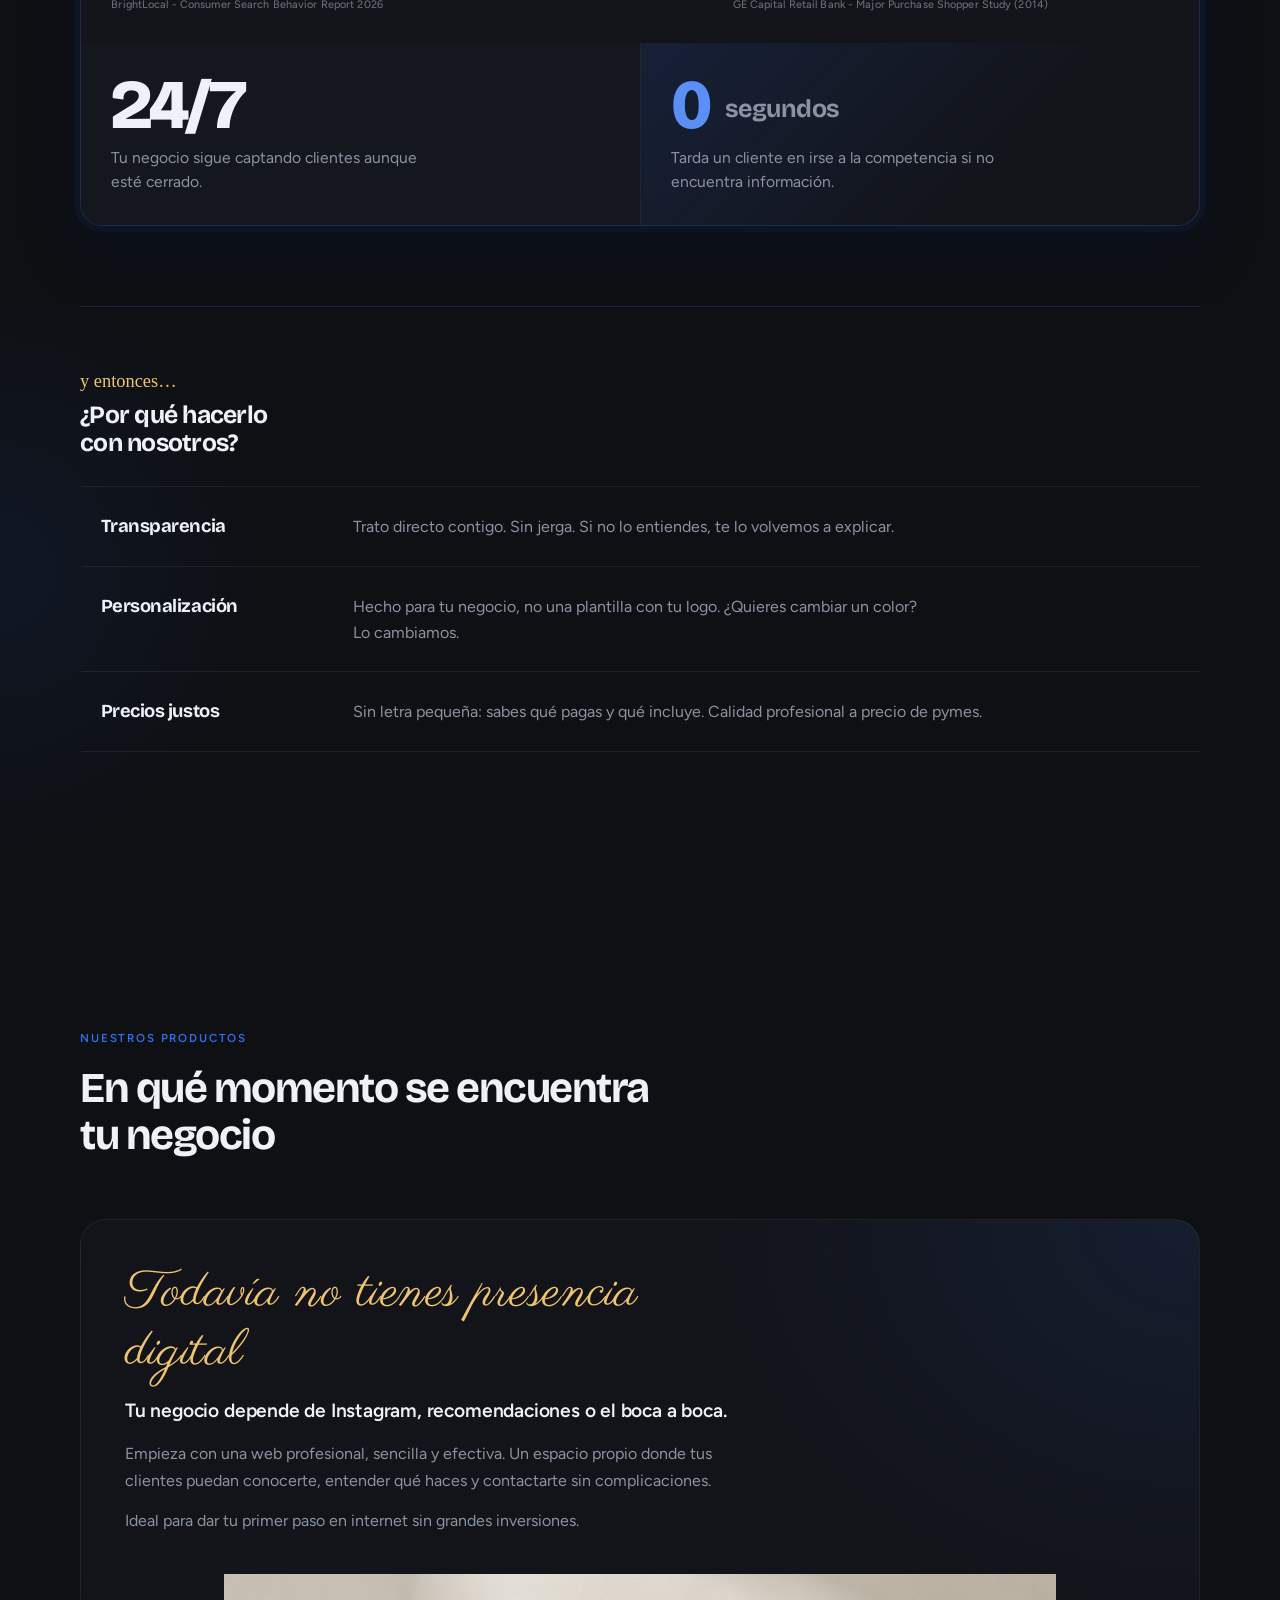
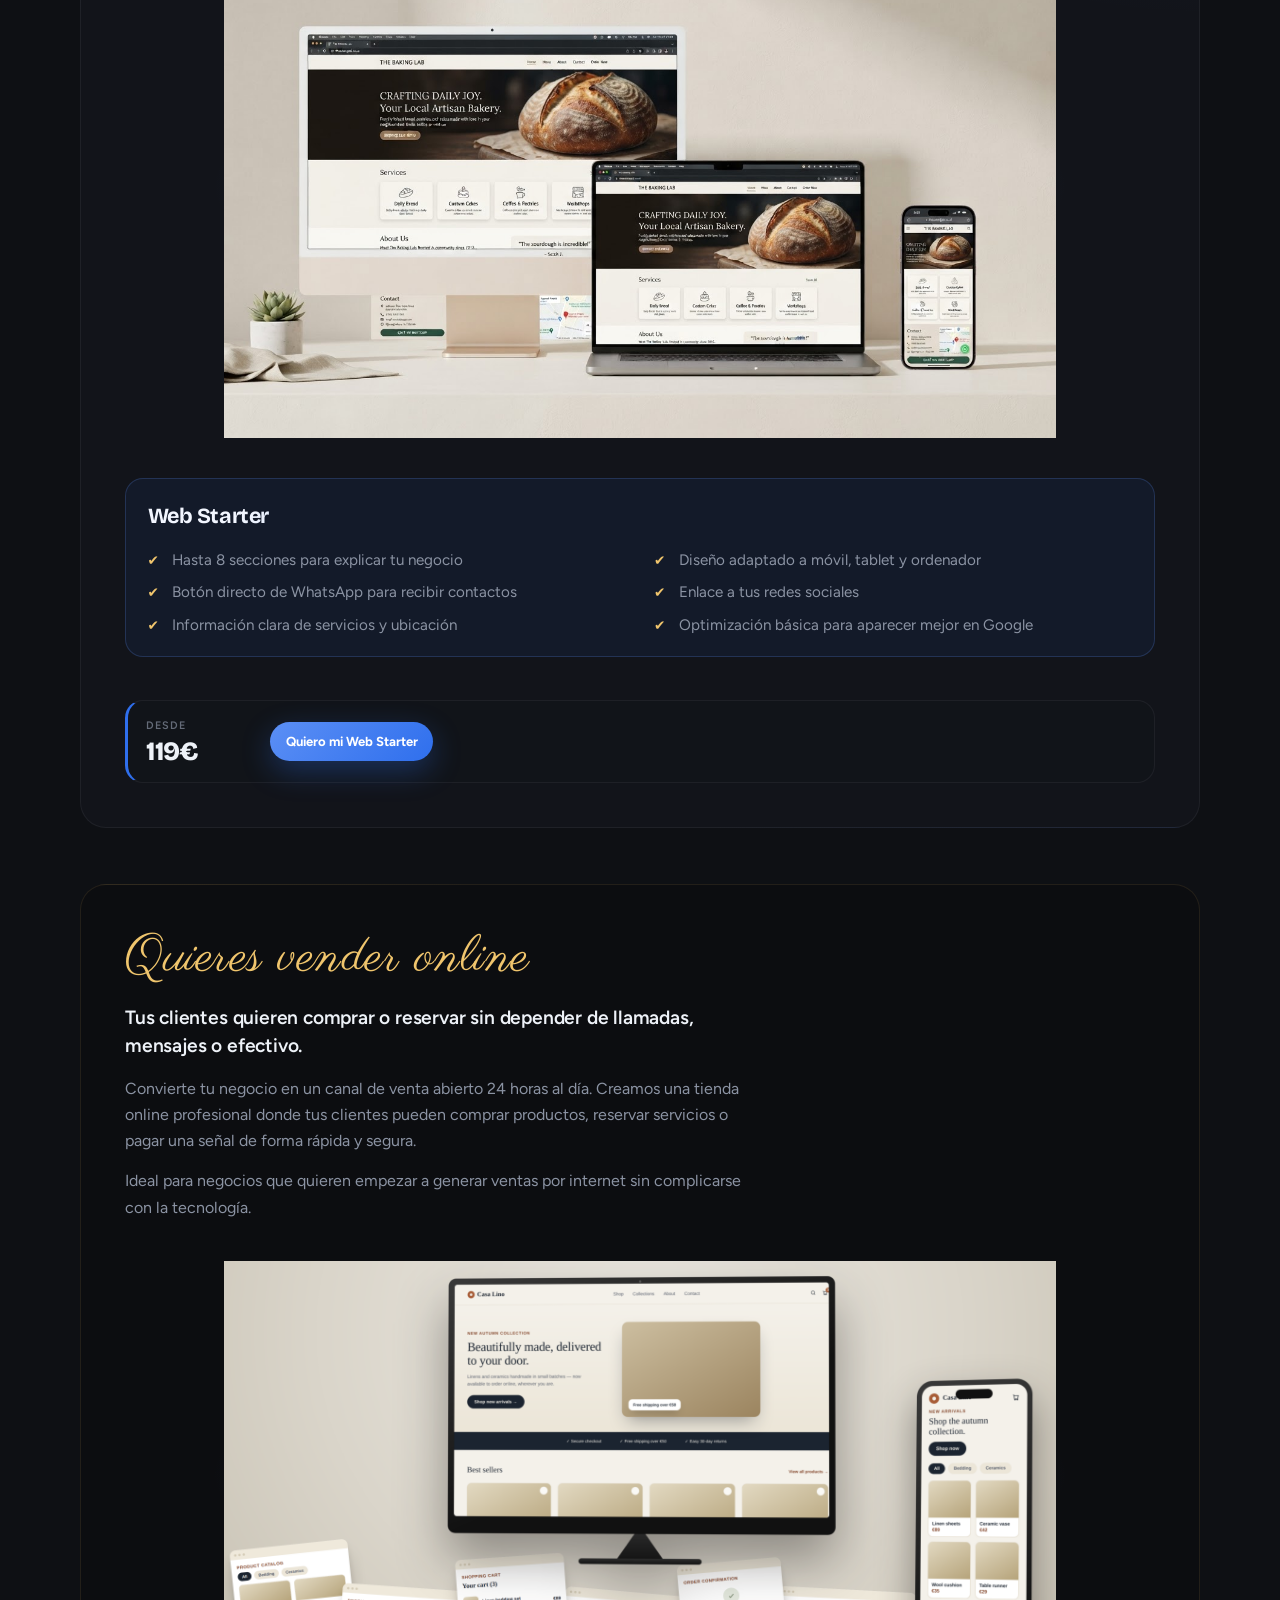
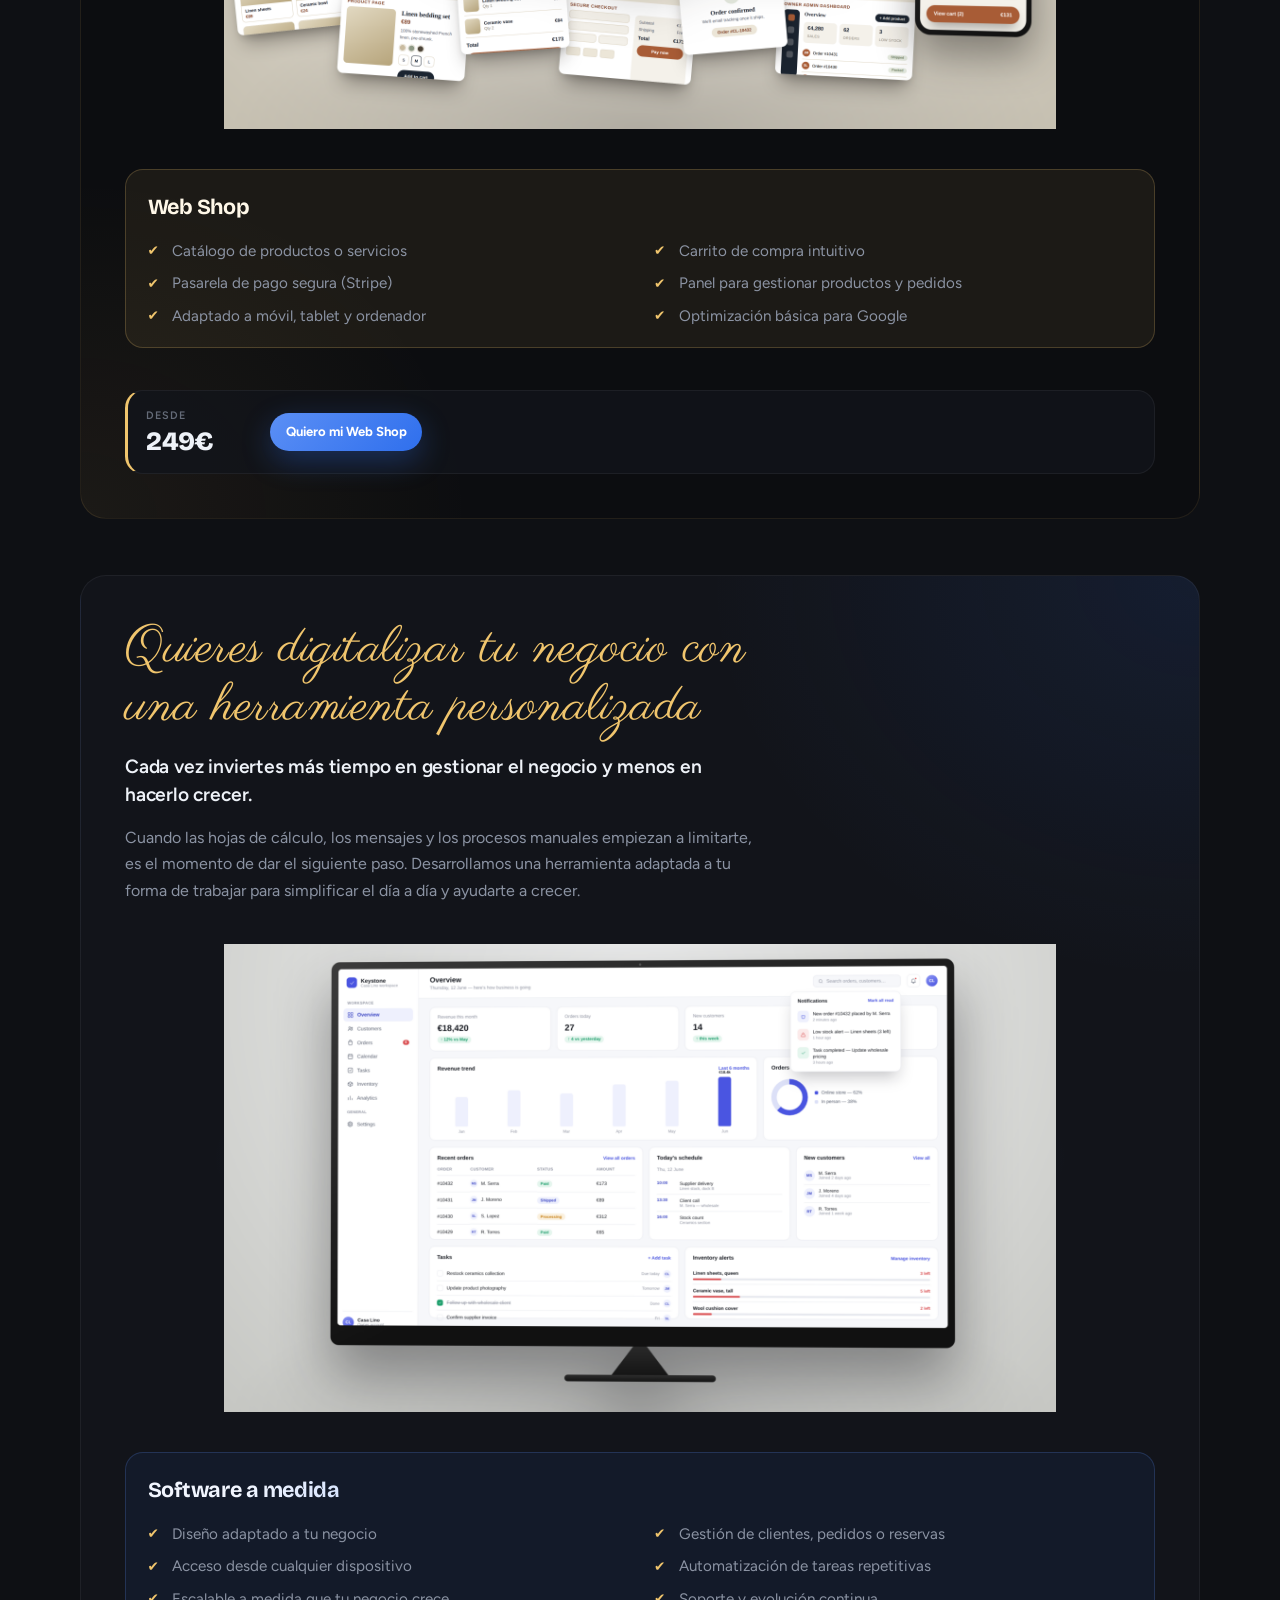
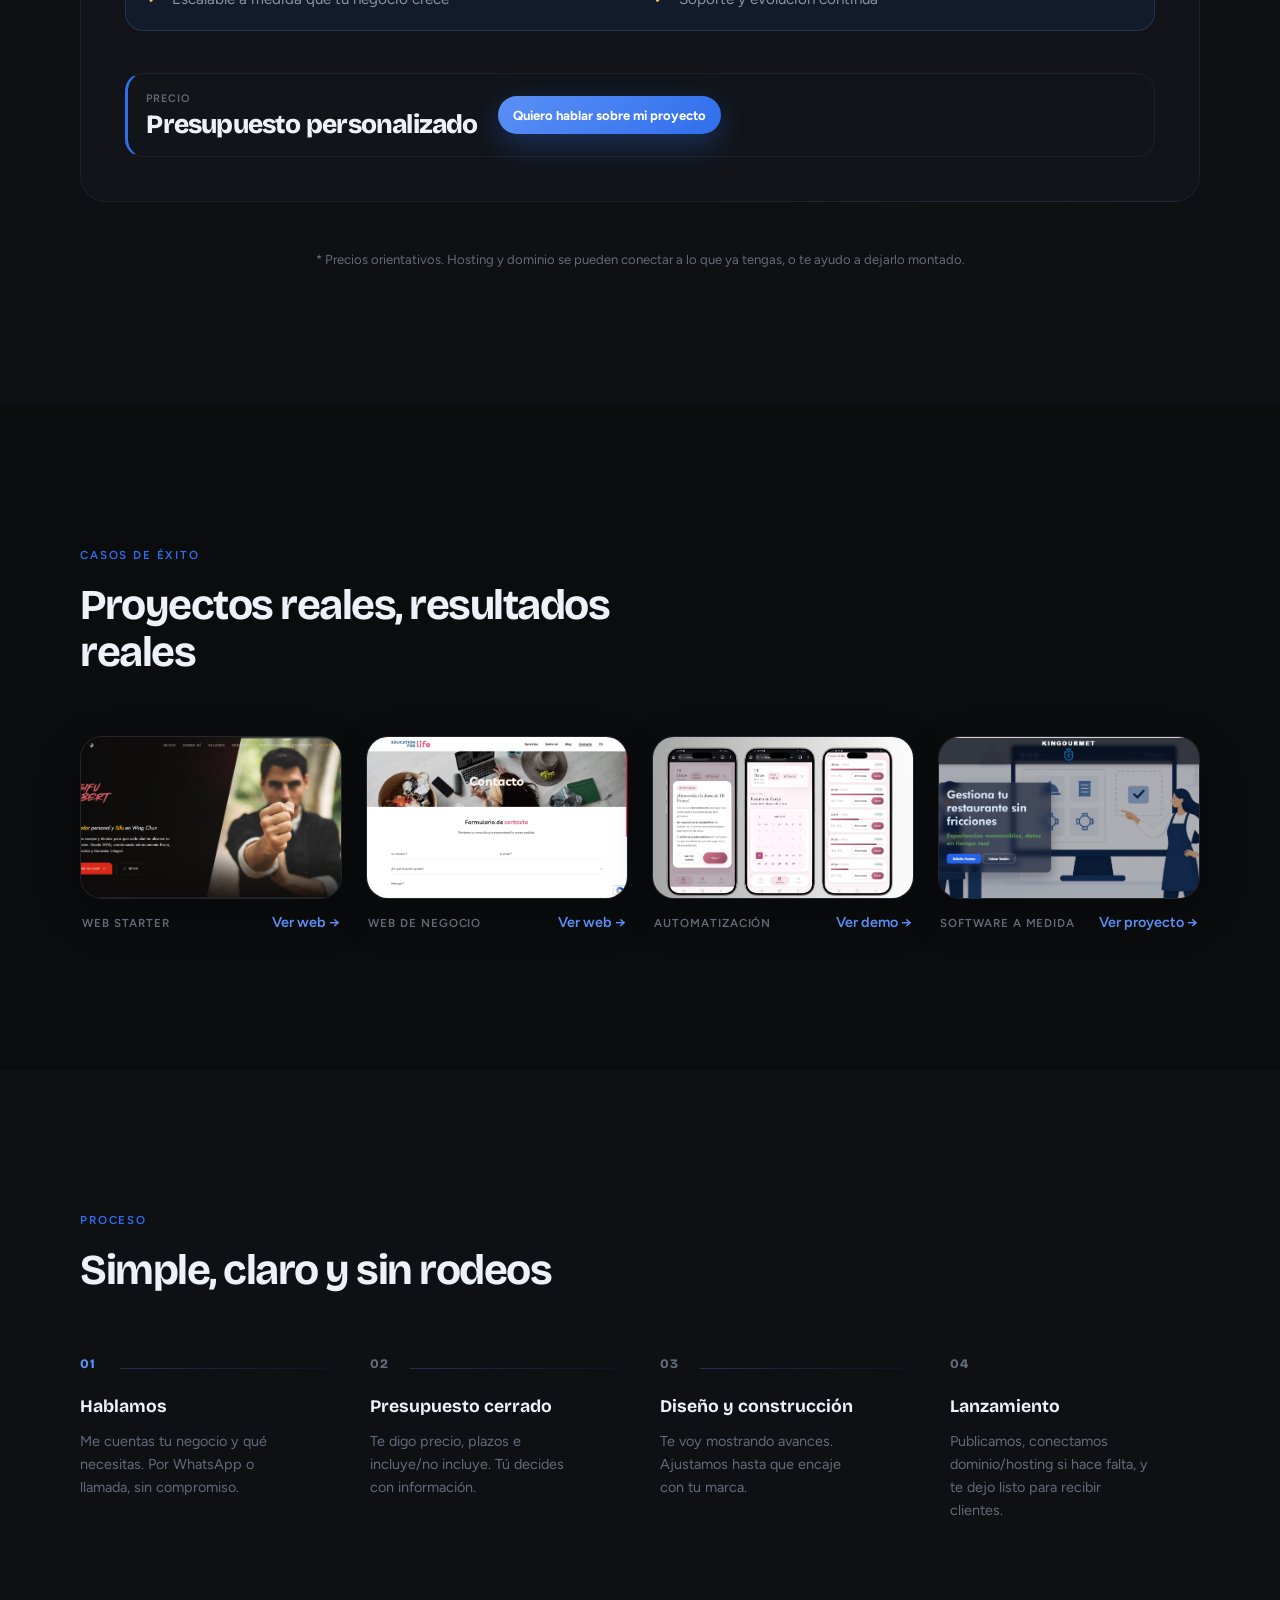
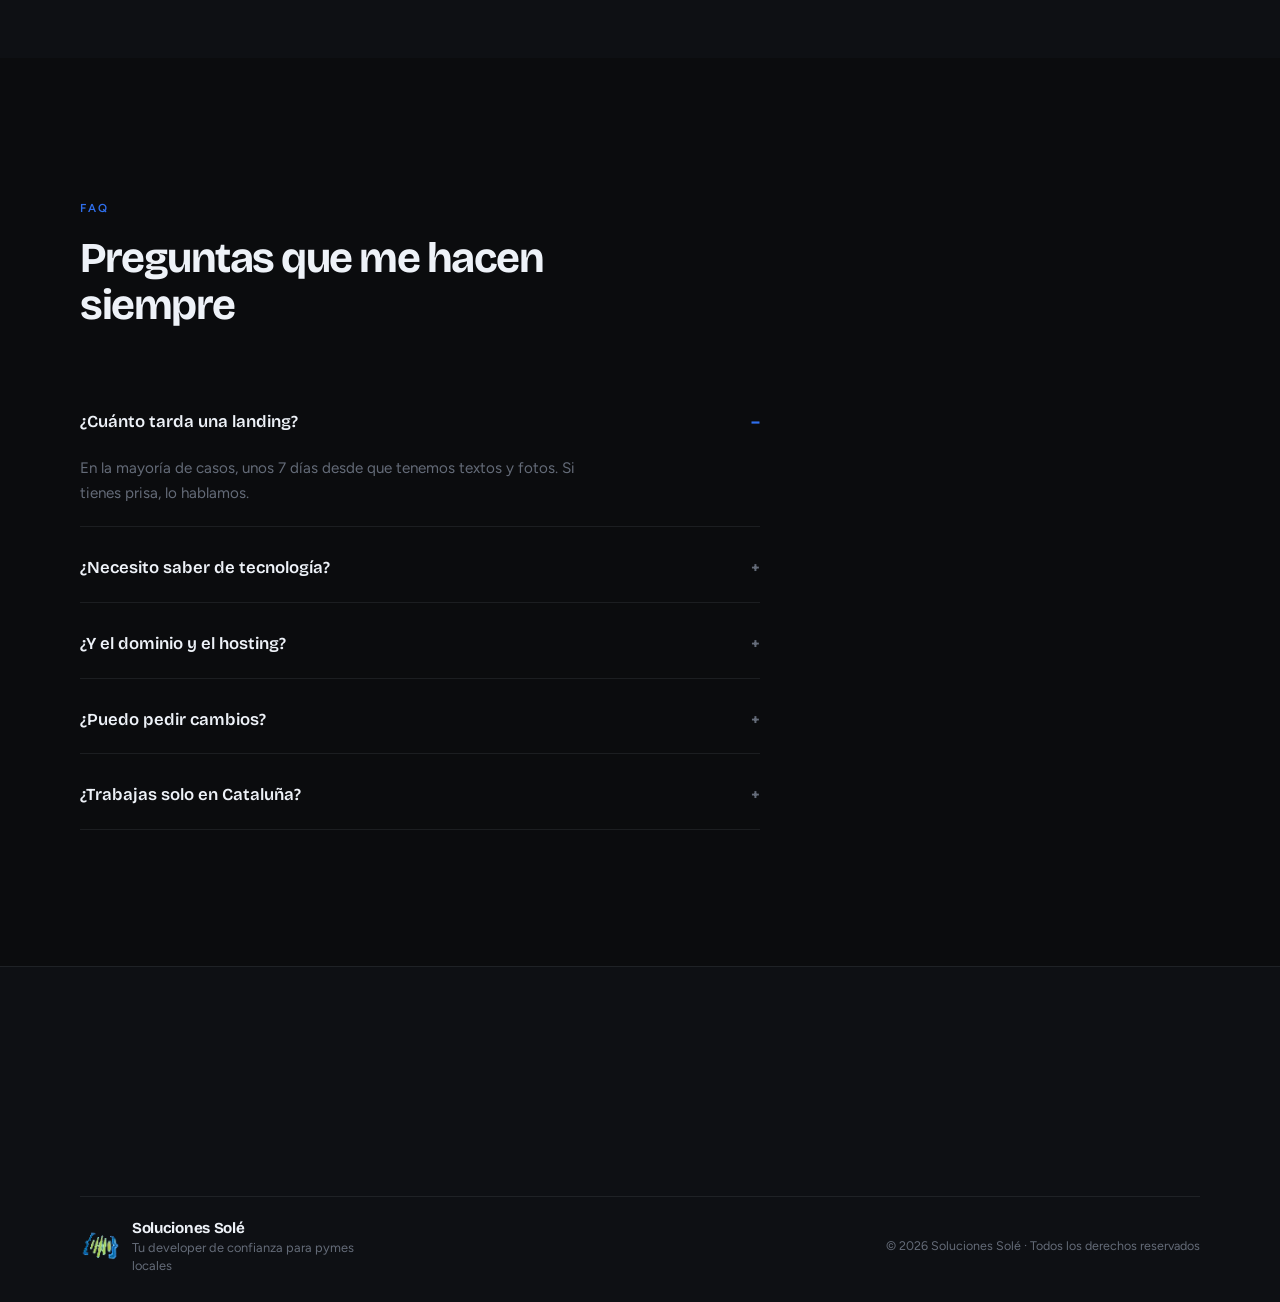
==== commit 7154cc31: "WIP" ====
--- a/index.html
+++ b/index.html
@@ -17,7 +17,7 @@
       href="https://fonts.googleapis.com/css2?family=Bricolage+Grotesque:opsz,wght@12..96,500;12..96,700;12..96,800&family=Figtree:wght@400;500;600;700&family=Parisienne&family=Permanent+Marker&display=swap"
       rel="stylesheet"
     />
-    <link rel="stylesheet" href="custom.style.css?v=20260802-parisienne" />
+    <link rel="stylesheet" href="custom.style.css?v=20260802-casos" />
   </head>
   <body>
     <div class="grain" aria-hidden="true"></div>
@@ -45,6 +45,7 @@
 
         <nav class="nav" id="nav" aria-label="Principal">
           <a href="#productos">Productos</a>
+          <a href="#casos">Casos de éxito</a>
           <a href="#proceso" data-i18n="nav.process">Proceso</a>
           <a href="#faq" data-i18n="nav.faq">FAQ</a>
           <a href="#contacto" data-i18n="nav.contact">Contacto</a>
@@ -297,185 +298,134 @@
               </div>
             </article>
 
-            <!-- WEB NEGOCIO -->
-            <article class="product-block product-block--flip reveal" id="producto-web">
-              <div class="product-main">
-                <div class="product-copy">
-                  <p class="product-label">Web de negocio</p>
-                  <h3>Qué es</h3>
-                  <p>
-                    Un sitio con varias secciones: quiénes sois, qué ofrecéis,
-                    fotos y cómo contactar. Tu escaparate digital abierto las 24
-                    horas.
-                  </p>
-                  <h3>Para quién es</h3>
-                  <ul class="product-checks">
-                    <li>Necesitas más que una sola página (servicios, sobre ti, contacto…)</li>
-                    <li>Quieres una web seria que transmita confianza</li>
-                    <li>Prefieres algo hecho a medida, no una plantilla genérica</li>
-                  </ul>
-                </div>
-                <figure class="product-example">
+            <!-- WEB SHOP -->
+            <article class="product-block product-block--starter reveal" id="producto-shop">
+              <header class="product-starter-head">
+                <h3 class="product-starter-problem">
+                  Quieres vender online
+                </h3>
+                <p class="product-starter-hook">
+                  Tus clientes quieren comprar o reservar sin depender de
+                  llamadas, mensajes o efectivo.
+                </p>
+                <p>
+                  Convierte tu negocio en un canal de venta abierto 24 horas al
+                  día. Creamos una tienda online profesional donde tus clientes
+                  pueden comprar productos, reservar servicios o pagar una señal
+                  de forma rápida y segura.
+                </p>
+                <p>
+                  Ideal para negocios que quieren empezar a generar ventas por
+                  internet sin complicarse con la tecnología.
+                </p>
+              </header>
+
+              <figure class="product-starter-mock">
+                <button
+                  type="button"
+                  class="product-starter-mock-btn"
+                  data-mock-zoom
+                  aria-label="Ampliar mockup de Web Shop"
+                >
                   <img
-                    src="assets/img/portfolio/wp.PNG"
-                    alt="Ejemplo de web de negocio — educación"
+                    src="assets/img/mockProducts/casa-lino-ecommerce-mockup.png"
+                    alt="Mockup de una Web Shop en escritorio, portátil y móvil"
                     loading="lazy"
                   />
-                  <figcaption>
-                    <span>Ejemplo real</span>
-                    <a
-                      href="https://www.educationforlife.es/"
-                      target="_blank"
-                      rel="noopener noreferrer"
-                      >Ver web en vivo →</a
-                    >
-                  </figcaption>
-                </figure>
-              </div>
-              <div class="product-includes">
-                <h3>Qué incluye</h3>
-                <ul>
-                  <li>Hasta 5 secciones</li>
-                  <li>Diseño a medida</li>
-                  <li>Formulario / WhatsApp</li>
-                  <li>Optimización velocidad</li>
-                  <li>1 ronda de cambios</li>
+                  <span class="product-starter-mock-hint">Toca para ampliar</span>
+                </button>
+              </figure>
+
+              <div class="product-includes product-includes--starter">
+                <h3>Web Shop</h3>
+                <ul class="product-checks">
+                  <li>Catálogo de productos o servicios</li>
+                  <li>Carrito de compra intuitivo</li>
+                  <li>Pasarela de pago segura (Stripe)</li>
+                  <li>Panel para gestionar productos y pedidos</li>
+                  <li>Adaptado a móvil, tablet y ordenador</li>
+                  <li>Optimización básica para Google</li>
                 </ul>
               </div>
+
               <div class="product-offer">
                 <div class="product-price">
                   <span class="product-price-label">Desde</span>
-                  <strong>449€</strong>
+                  <strong>249€</strong>
                 </div>
                 <a
                   class="btn btn-primary btn-sm"
-                  href="https://wa.me/34722195284?text=Hola%2C%20me%20interesa%20una%20Web%20de%20negocio%20(449%E2%82%AC)"
+                  href="https://wa.me/34722195284?text=Hola%2C%20me%20interesa%20la%20Web%20Shop%20(249%E2%82%AC)"
                   target="_blank"
                   rel="noopener noreferrer"
-                  >Hablar por WhatsApp</a
+                  >Quiero mi Web Shop</a
                 >
               </div>
             </article>
 
-            <!-- AUTOMATIZACIÓN -->
-            <article class="product-block reveal" id="producto-auto">
-              <div class="product-main">
-                <div class="product-copy">
-                  <p class="product-label">Automatización</p>
-                  <h3>Qué es</h3>
-                  <p>
-                    Un flujo que trabaja por ti: reservas, avisos, formularios o
-                    recordatorios. Menos papeleo manual y más tiempo para el
-                    negocio.
-                  </p>
-                  <h3>Para quién es</h3>
-                  <ul class="product-checks">
-                    <li>Pierdes horas en tareas repetitivas cada semana</li>
-                    <li>Quieres reservas o avisos sin depender de Excel o papel</li>
-                    <li>Buscas algo concreto que funcione, no un “sistema infinito”</li>
-                  </ul>
-                </div>
-                <figure class="product-example">
+            <!-- SOFTWARE A MEDIDA -->
+            <article class="product-block product-block--starter reveal" id="producto-software">
+              <header class="product-starter-head">
+                <h3 class="product-starter-problem">
+                  Quieres digitalizar tu negocio con una herramienta
+                  personalizada
+                </h3>
+                <p class="product-starter-hook">
+                  Cada vez inviertes más tiempo en gestionar el negocio y menos
+                  en hacerlo crecer.
+                </p>
+                <p>
+                  Cuando las hojas de cálculo, los mensajes y los procesos
+                  manuales empiezan a limitarte, es el momento de dar el
+                  siguiente paso. Desarrollamos una herramienta adaptada a tu
+                  forma de trabajar para simplificar el día a día y ayudarte a
+                  crecer.
+                </p>
+              </header>
+
+              <figure class="product-starter-mock">
+                <button
+                  type="button"
+                  class="product-starter-mock-btn"
+                  data-mock-zoom
+                  aria-label="Ampliar mockup de Software a medida"
+                >
                   <img
-                    src="assets/img/portfolio/demoFitnesCaptura.png"
-                    alt="Ejemplo de automatización — reservas de gimnasio"
+                    src="assets/img/mockProducts/keystone-business-dashboard-mockup.png"
+                    alt="Mockup de Software a medida en escritorio, portátil y móvil"
                     loading="lazy"
                   />
-                  <figcaption>
-                    <span>Ejemplo real</span>
-                    <a
-                      href="https://tbfitness-demo.lovable.app/"
-                      target="_blank"
-                      rel="noopener noreferrer"
-                      >Ver demo en vivo →</a
-                    >
-                  </figcaption>
-                </figure>
-              </div>
-              <div class="product-includes">
-                <h3>Qué incluye</h3>
-                <ul>
-                  <li>1 flujo automatizado</li>
-                  <li>Integración WhatsApp/email</li>
-                  <li>Pruebas incluidas</li>
-                  <li>Documentación simple</li>
-                  <li>Soporte 15 días</li>
+                  <span class="product-starter-mock-hint">Toca para ampliar</span>
+                </button>
+              </figure>
+
+              <div class="product-includes product-includes--starter">
+                <h3>Software a medida</h3>
+                <ul class="product-checks">
+                  <li>Diseño adaptado a tu negocio</li>
+                  <li>Gestión de clientes, pedidos o reservas</li>
+                  <li>Acceso desde cualquier dispositivo</li>
+                  <li>Automatización de tareas repetitivas</li>
+                  <li>Escalable a medida que tu negocio crece</li>
+                  <li>Soporte y evolución continua</li>
                 </ul>
               </div>
+
               <div class="product-offer">
                 <div class="product-price">
-                  <span class="product-price-label">Desde</span>
-                  <strong>299€</strong>
+                  <span class="product-price-label">Precio</span>
+                  <strong>Presupuesto personalizado</strong>
                 </div>
                 <a
                   class="btn btn-primary btn-sm"
-                  href="https://wa.me/34722195284?text=Hola%2C%20me%20interesa%20una%20Automatizaci%C3%B3n%20(299%E2%82%AC)"
+                  href="https://wa.me/34722195284?text=Hola%2C%20quiero%20hablar%20sobre%20un%20proyecto%20de%20software%20a%20medida"
                   target="_blank"
                   rel="noopener noreferrer"
-                  >Hablar por WhatsApp</a
+                  >Quiero hablar sobre mi proyecto</a
                 >
               </div>
             </article>
 
-            <!-- SOFTWARE -->
-            <article class="product-block product-block--flip reveal" id="producto-software">
-              <div class="product-main">
-                <div class="product-copy">
-                  <p class="product-label">Software a medida</p>
-                  <h3>Qué es</h3>
-                  <p>
-                    Una herramienta hecha para tu forma de trabajar: gestión,
-                    control de aforo, apps internas… Cuando el Excel (o nada) ya
-                    no da más de sí.
-                  </p>
-                  <h3>Para quién es</h3>
-                  <ul class="product-checks">
-                    <li>Tu caso no se resuelve con una web estándar</li>
-                    <li>Necesitas algo propio que encaje con tu día a día</li>
-                    <li>Quieres acompañamiento de verdad, no un proyecto “y adiós”</li>
-                  </ul>
-                </div>
-                <figure class="product-example">
-                  <img
-                    src="assets/img/portfolio/Captura.PNG"
-                    alt="Ejemplo de software a medida — gestión hostelería"
-                    loading="lazy"
-                  />
-                  <figcaption>
-                    <span>Ejemplo real</span>
-                    <a
-                      href="https://www.kingourmet.com/"
-                      target="_blank"
-                      rel="noopener noreferrer"
-                      >Ver proyecto en vivo →</a
-                    >
-                  </figcaption>
-                </figure>
-              </div>
-              <div class="product-includes">
-                <h3>Qué incluye</h3>
-                <ul>
-                  <li>Análisis de necesidades</li>
-                  <li>Prototipo / demo</li>
-                  <li>Desarrollo iterativo</li>
-                  <li>Formación de uso</li>
-                  <li>Mantenimiento opcional</li>
-                </ul>
-              </div>
-              <div class="product-offer">
-                <div class="product-price">
-                  <span class="product-price-label">Precio</span>
-                  <strong>A medida</strong>
-                </div>
-                <a
-                  class="btn btn-primary btn-sm"
-                  href="https://wa.me/34722195284?text=Hola%2C%20me%20interesa%20Software%20a%20medida.%20%C2%BFHablamos%3F"
-                  target="_blank"
-                  rel="noopener noreferrer"
-                  >Pedir presupuesto</a
-                >
-              </div>
-            </article>
           </div>
 
           <p class="products-footnote reveal">
@@ -485,8 +435,92 @@
         </div>
       </section>
 
+      <!-- CASOS DE ÉXITO -->
+      <section class="section" id="casos">
+        <div class="shell">
+          <header class="section-head reveal">
+            <p class="eyebrow">Casos de éxito</p>
+            <h2>Proyectos reales, resultados reales</h2>
+          </header>
+
+          <div class="cases-carousel reveal" data-cases-carousel>
+            <div class="cases-track" tabindex="0" aria-label="Carrusel de casos de éxito">
+              <a
+                class="case-card"
+                href="https://sifualbert.es/"
+                target="_blank"
+                rel="noopener noreferrer"
+              >
+                <img
+                  src="assets/img/portfolio/CapturaAlbert.PNG"
+                  alt="Web de entrenador personal — sifualbert.es"
+                  loading="lazy"
+                />
+                <span class="case-card-meta">
+                  <span class="case-card-tag">Web Starter</span>
+                  <span class="case-card-link">Ver web →</span>
+                </span>
+              </a>
+
+              <a
+                class="case-card"
+                href="https://www.educationforlife.es/"
+                target="_blank"
+                rel="noopener noreferrer"
+              >
+                <img
+                  src="assets/img/portfolio/wp.PNG"
+                  alt="Web de negocio — educationforlife.es"
+                  loading="lazy"
+                />
+                <span class="case-card-meta">
+                  <span class="case-card-tag">Web de negocio</span>
+                  <span class="case-card-link">Ver web →</span>
+                </span>
+              </a>
+
+              <a
+                class="case-card"
+                href="https://tbfitness-demo.lovable.app/"
+                target="_blank"
+                rel="noopener noreferrer"
+              >
+                <img
+                  src="assets/img/portfolio/demoFitnesCaptura.png"
+                  alt="Automatización de reservas — demo gimnasio"
+                  loading="lazy"
+                />
+                <span class="case-card-meta">
+                  <span class="case-card-tag">Automatización</span>
+                  <span class="case-card-link">Ver demo →</span>
+                </span>
+              </a>
+
+              <a
+                class="case-card"
+                href="https://www.kingourmet.com/"
+                target="_blank"
+                rel="noopener noreferrer"
+              >
+                <img
+                  src="assets/img/portfolio/Captura.PNG"
+                  alt="Software a medida — kingourmet.com"
+                  loading="lazy"
+                />
+                <span class="case-card-meta">
+                  <span class="case-card-tag">Software a medida</span>
+                  <span class="case-card-link">Ver proyecto →</span>
+                </span>
+              </a>
+            </div>
+
+            <div class="cases-dots" role="tablist" aria-label="Casos" hidden></div>
+          </div>
+        </div>
+      </section>
+
       <!-- PROCESS -->
-      <section class="section" id="proceso">
+      <section class="section section-alt" id="proceso">
         <div class="shell">
           <header class="section-head reveal">
             <p class="eyebrow" data-i18n="process.eyebrow">Proceso</p>
@@ -530,7 +564,7 @@
       </section>
 
       <!-- FAQ -->
-      <section class="section section-alt" id="faq">
+      <section class="section" id="faq">
         <div class="shell">
           <header class="section-head reveal">
             <p class="eyebrow">FAQ</p>
@@ -649,6 +683,6 @@
       </div>
     </footer>
 
-    <script src="assets/js/site.js?v=20260802-zoom"></script>
+    <script src="assets/js/site.js?v=20260802-casos"></script>
   </body>
 </html>
--- a/custom.style.css
+++ b/custom.style.css
@@ -1353,6 +1353,11 @@
   color: var(--text);
 }
 
+.product-block--starter .product-price strong {
+  font-size: clamp(1.15rem, 3.5vw, 1.65rem);
+  line-height: 1.15;
+}
+
 .product-example {
   margin: 0;
   display: grid;
@@ -1405,6 +1410,138 @@
   font-size: 0.82rem;
   line-height: 1.5;
   text-align: center;
+}
+
+/* Casos de éxito */
+.cases-carousel {
+  position: relative;
+}
+
+.cases-track {
+  display: grid;
+  gap: 1.25rem;
+}
+
+.case-card {
+  display: grid;
+  gap: 0.75rem;
+  text-decoration: none;
+  color: inherit;
+  min-width: 0;
+  transition: transform 0.25s var(--ease);
+}
+
+.case-card:hover {
+  transform: translateY(-3px);
+}
+
+.case-card img {
+  width: 100%;
+  aspect-ratio: 16 / 10;
+  object-fit: cover;
+  object-position: top center;
+  border-radius: calc(var(--radius) + 4px);
+  border: 1px solid rgba(230, 236, 245, 0.08);
+  box-shadow: 0 16px 40px rgba(0, 0, 0, 0.28);
+  background: var(--bg-elev);
+}
+
+.case-card-meta {
+  display: flex;
+  align-items: center;
+  justify-content: space-between;
+  gap: 0.75rem;
+  padding: 0 0.15rem;
+}
+
+.case-card-tag {
+  color: var(--faint);
+  font-size: 0.72rem;
+  font-weight: 600;
+  letter-spacing: 0.08em;
+  text-transform: uppercase;
+}
+
+.case-card-link {
+  color: var(--accent-2);
+  font-size: 0.9rem;
+  font-weight: 600;
+  white-space: nowrap;
+  transition: color 0.2s var(--ease);
+}
+
+.case-card:hover .case-card-link {
+  color: var(--gold);
+}
+
+.cases-dots {
+  display: none;
+}
+
+@media (max-width: 699px) {
+  .cases-track {
+    display: flex;
+    gap: 1rem;
+    overflow-x: auto;
+    scroll-snap-type: x mandatory;
+    scroll-padding-inline: 1.5rem;
+    -webkit-overflow-scrolling: touch;
+    overscroll-behavior-x: contain;
+    scrollbar-width: none;
+    padding-bottom: 0.35rem;
+    margin-inline: -1.5rem;
+    padding-inline: 1.5rem;
+  }
+
+  .cases-track::-webkit-scrollbar {
+    display: none;
+  }
+
+  .case-card {
+    flex: 0 0 min(86vw, 22rem);
+    scroll-snap-align: center;
+  }
+
+  .cases-dots {
+    display: flex;
+    justify-content: center;
+    gap: 0.45rem;
+    margin-top: 1.15rem;
+  }
+
+  .cases-dots[hidden] {
+    display: none;
+  }
+
+  .cases-dot {
+    width: 0.45rem;
+    height: 0.45rem;
+    padding: 0;
+    border: 0;
+    border-radius: 50%;
+    background: rgba(230, 236, 245, 0.22);
+    cursor: pointer;
+    transition: background 0.2s var(--ease), transform 0.2s var(--ease);
+  }
+
+  .cases-dot.is-active {
+    background: var(--accent-2);
+    transform: scale(1.25);
+  }
+}
+
+@media (min-width: 700px) {
+  .cases-track {
+    grid-template-columns: repeat(2, minmax(0, 1fr));
+    gap: 1.5rem 1.75rem;
+  }
+}
+
+@media (min-width: 1100px) {
+  .cases-track {
+    grid-template-columns: repeat(4, minmax(0, 1fr));
+    gap: 1.5rem;
+  }
 }
 
 /* Producto piloto — Web Starter (jerarquía problema → mock → incluye → CTA) */
@@ -1665,6 +1802,22 @@
   margin-top: 0.15rem;
 }
 
+.product-block:nth-child(even) .product-includes--starter {
+  background: rgba(240, 197, 109, 0.07);
+  border-color: rgba(240, 197, 109, 0.22);
+}
+
+.product-block:nth-child(even) .product-includes--starter h3 {
+  background: linear-gradient(120deg, #fff8e8 15%, var(--gold) 70%);
+  -webkit-background-clip: text;
+  background-clip: text;
+  color: transparent;
+}
+
+.product-block:nth-child(even) .product-offer {
+  border-left-color: var(--gold);
+}
+
 .work-list {
   display: grid;
   gap: 2.75rem;
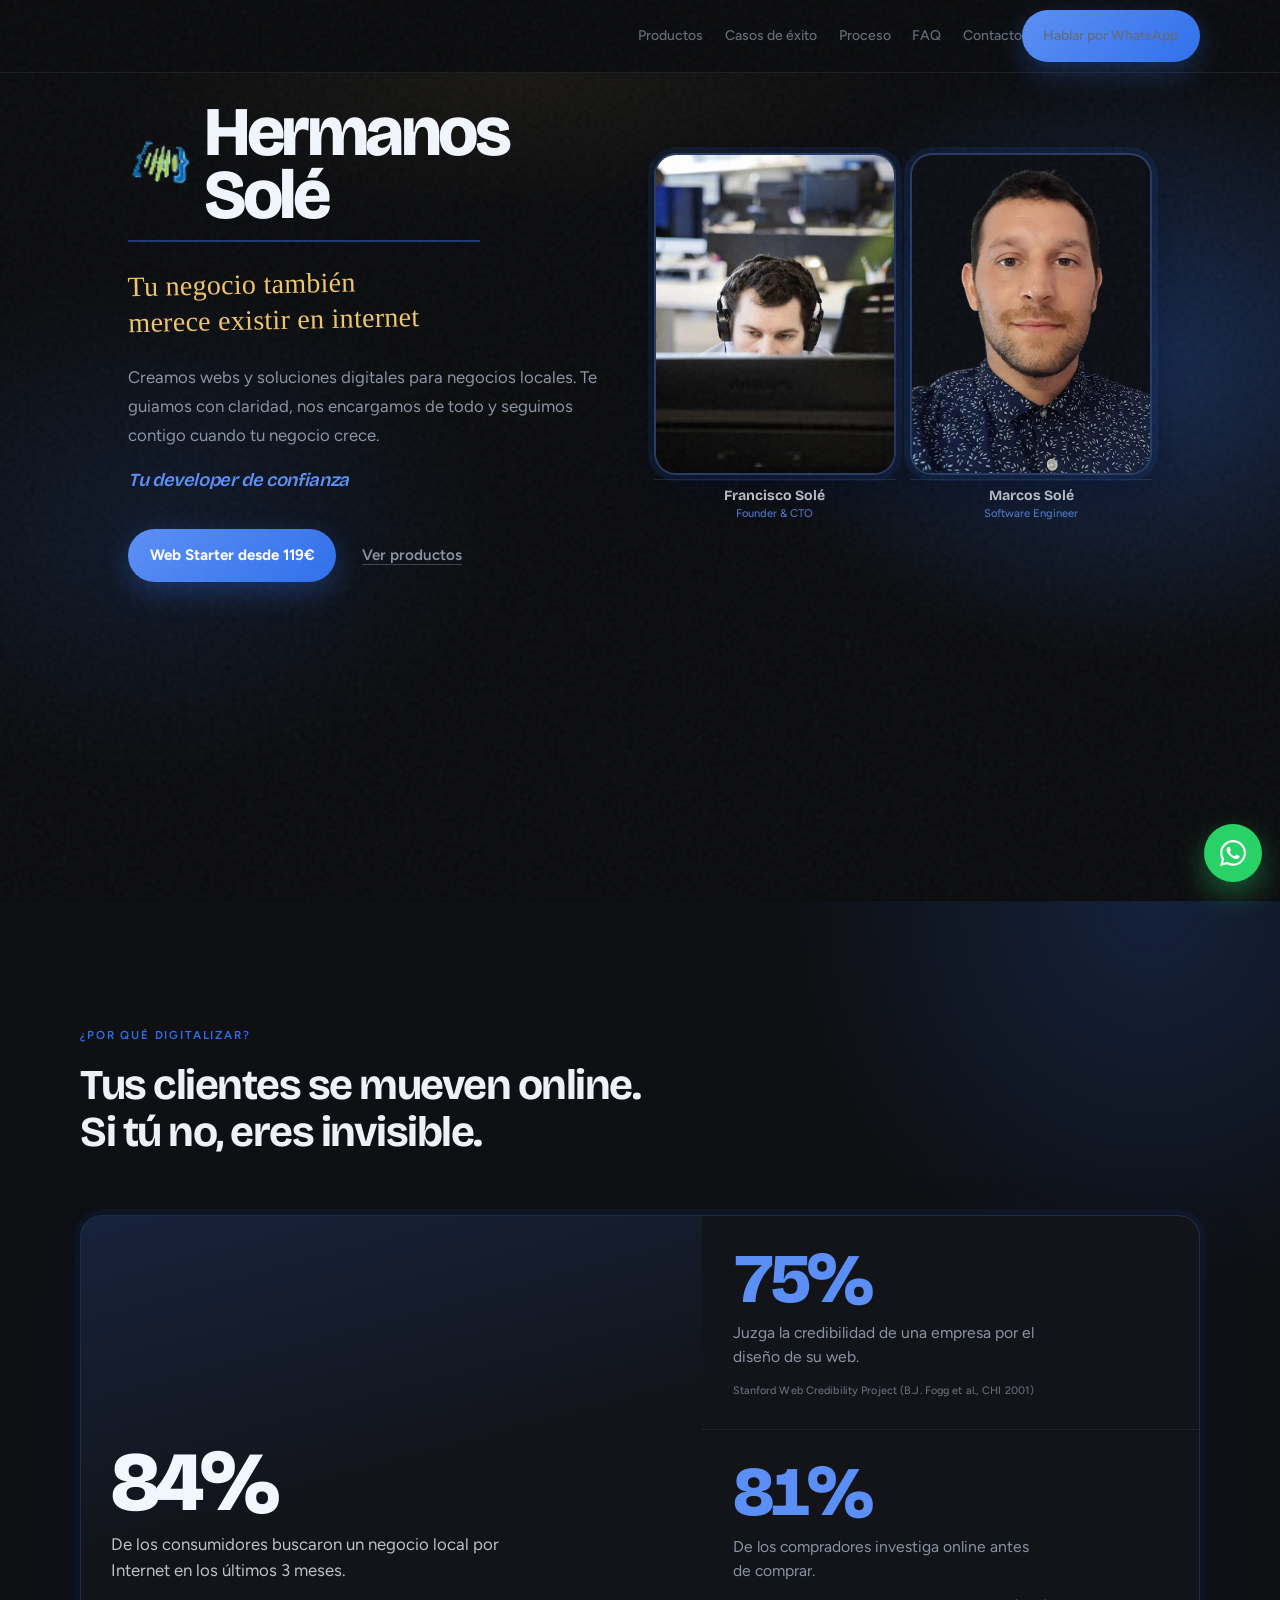
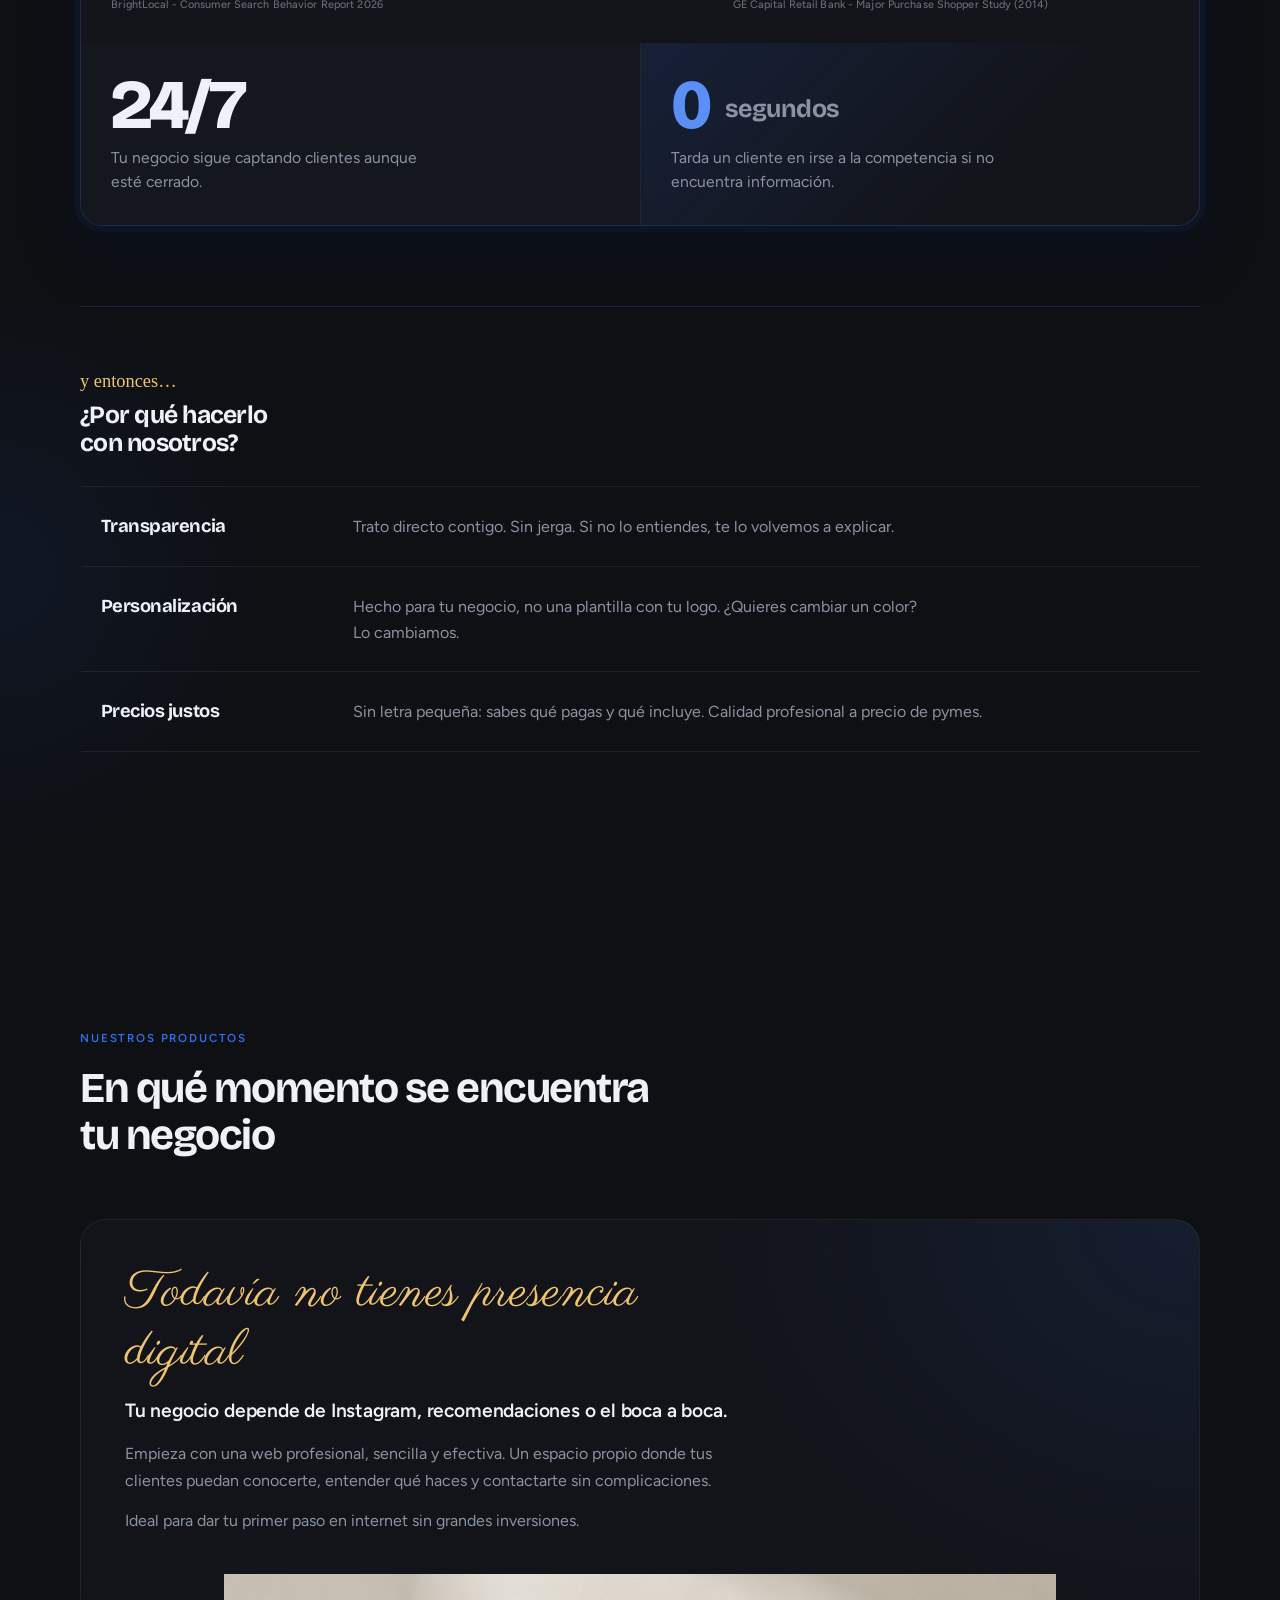
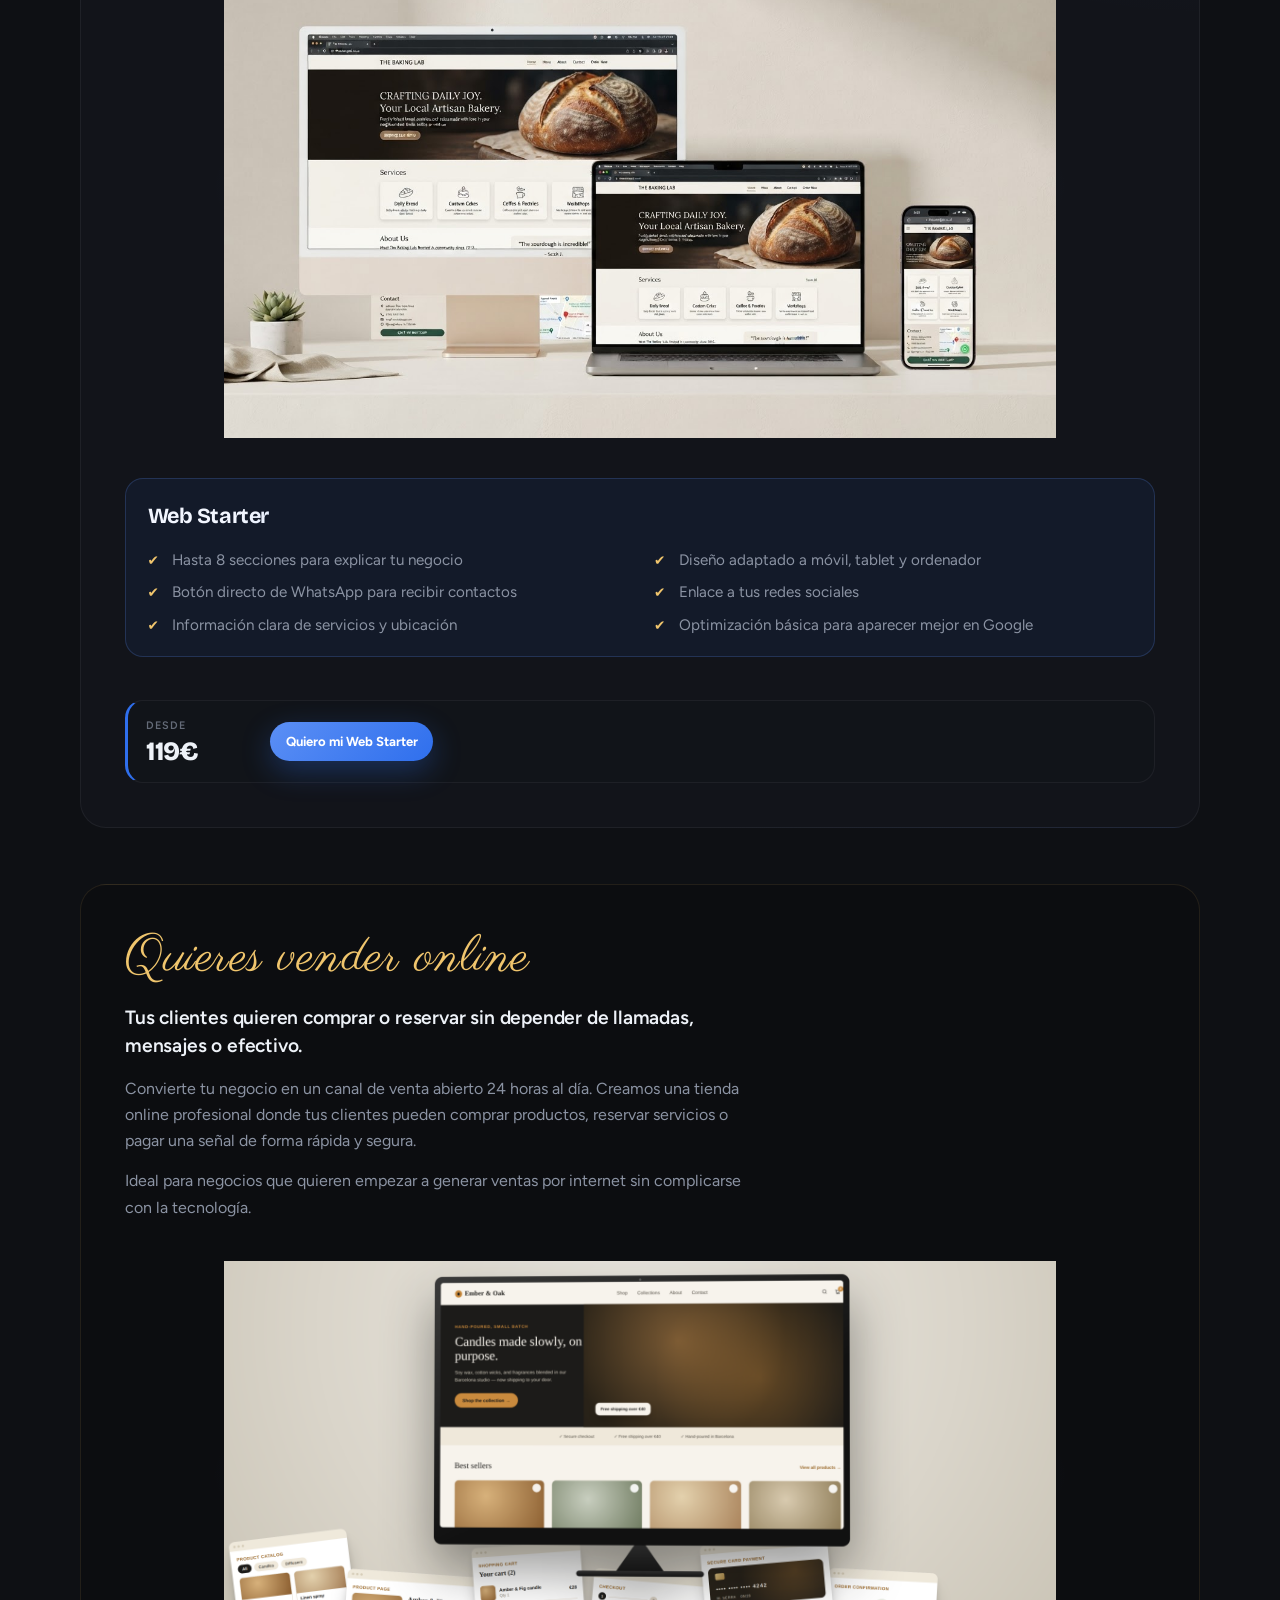
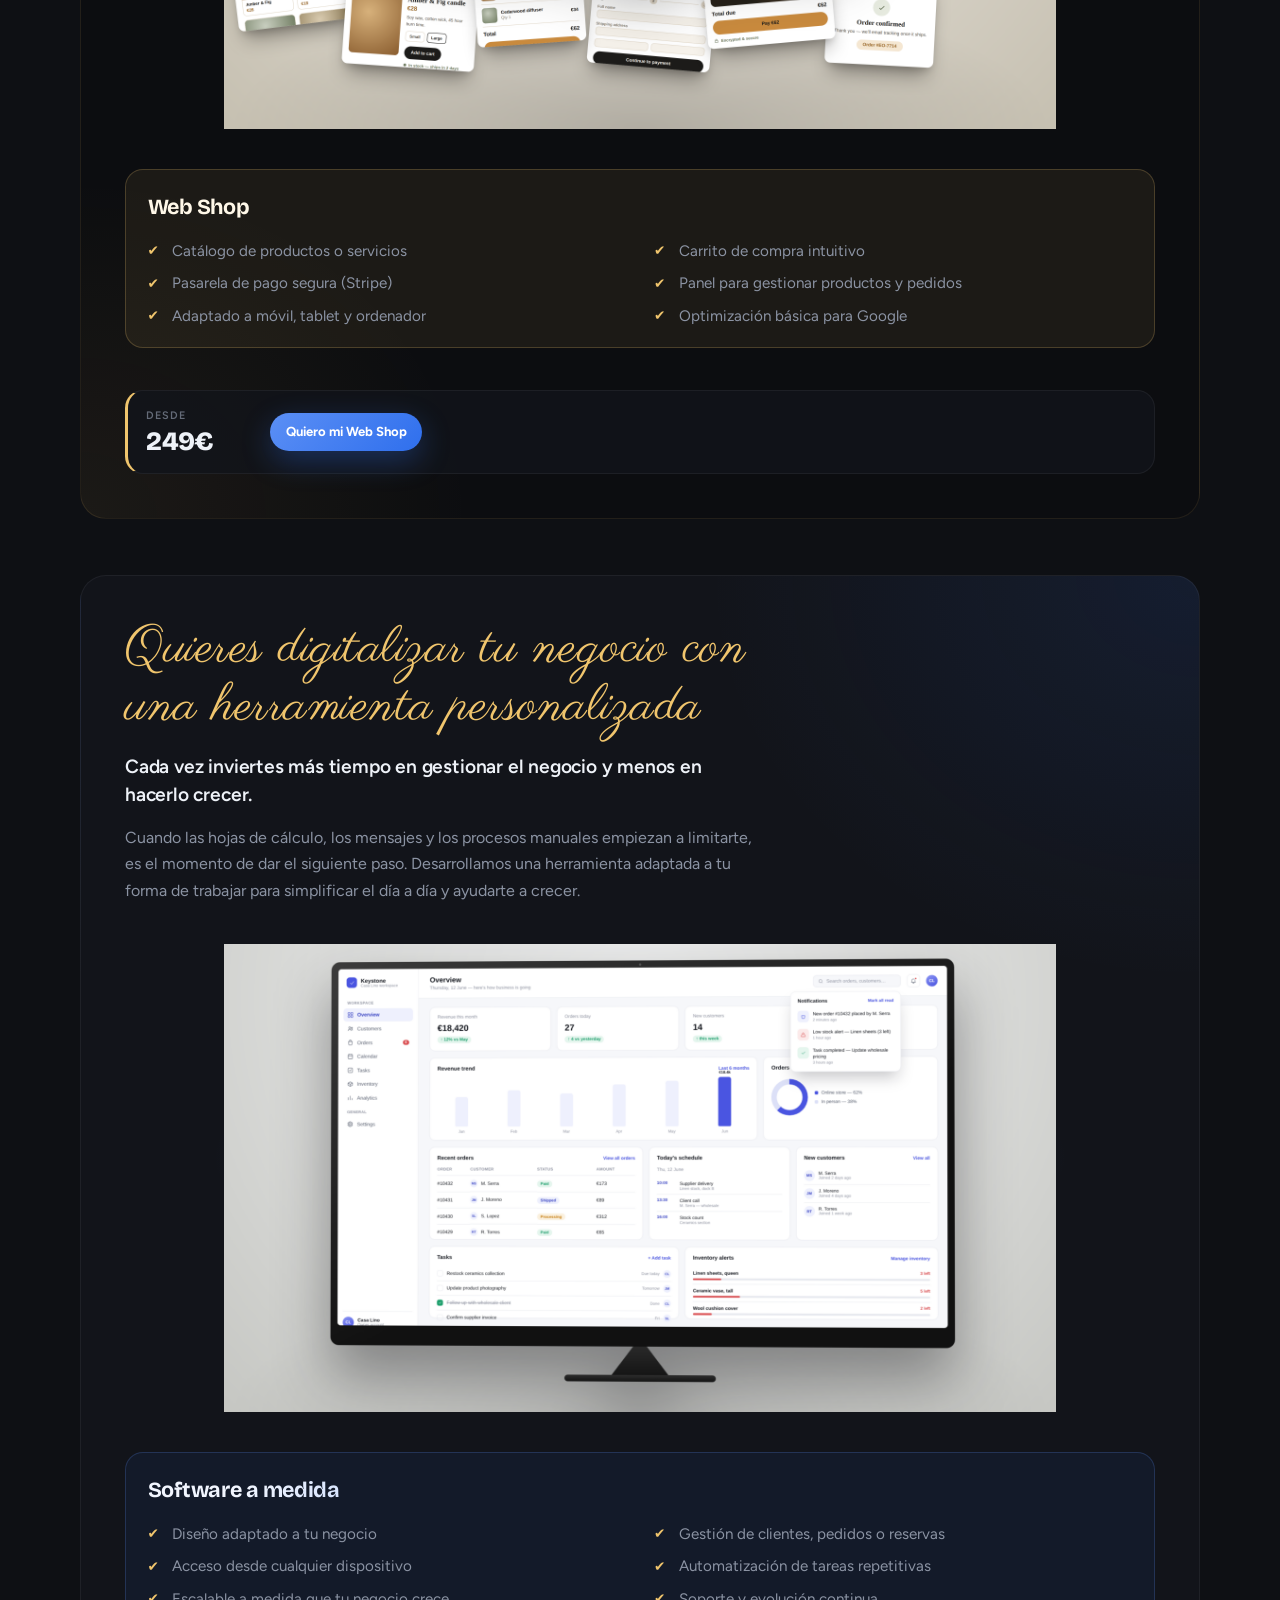
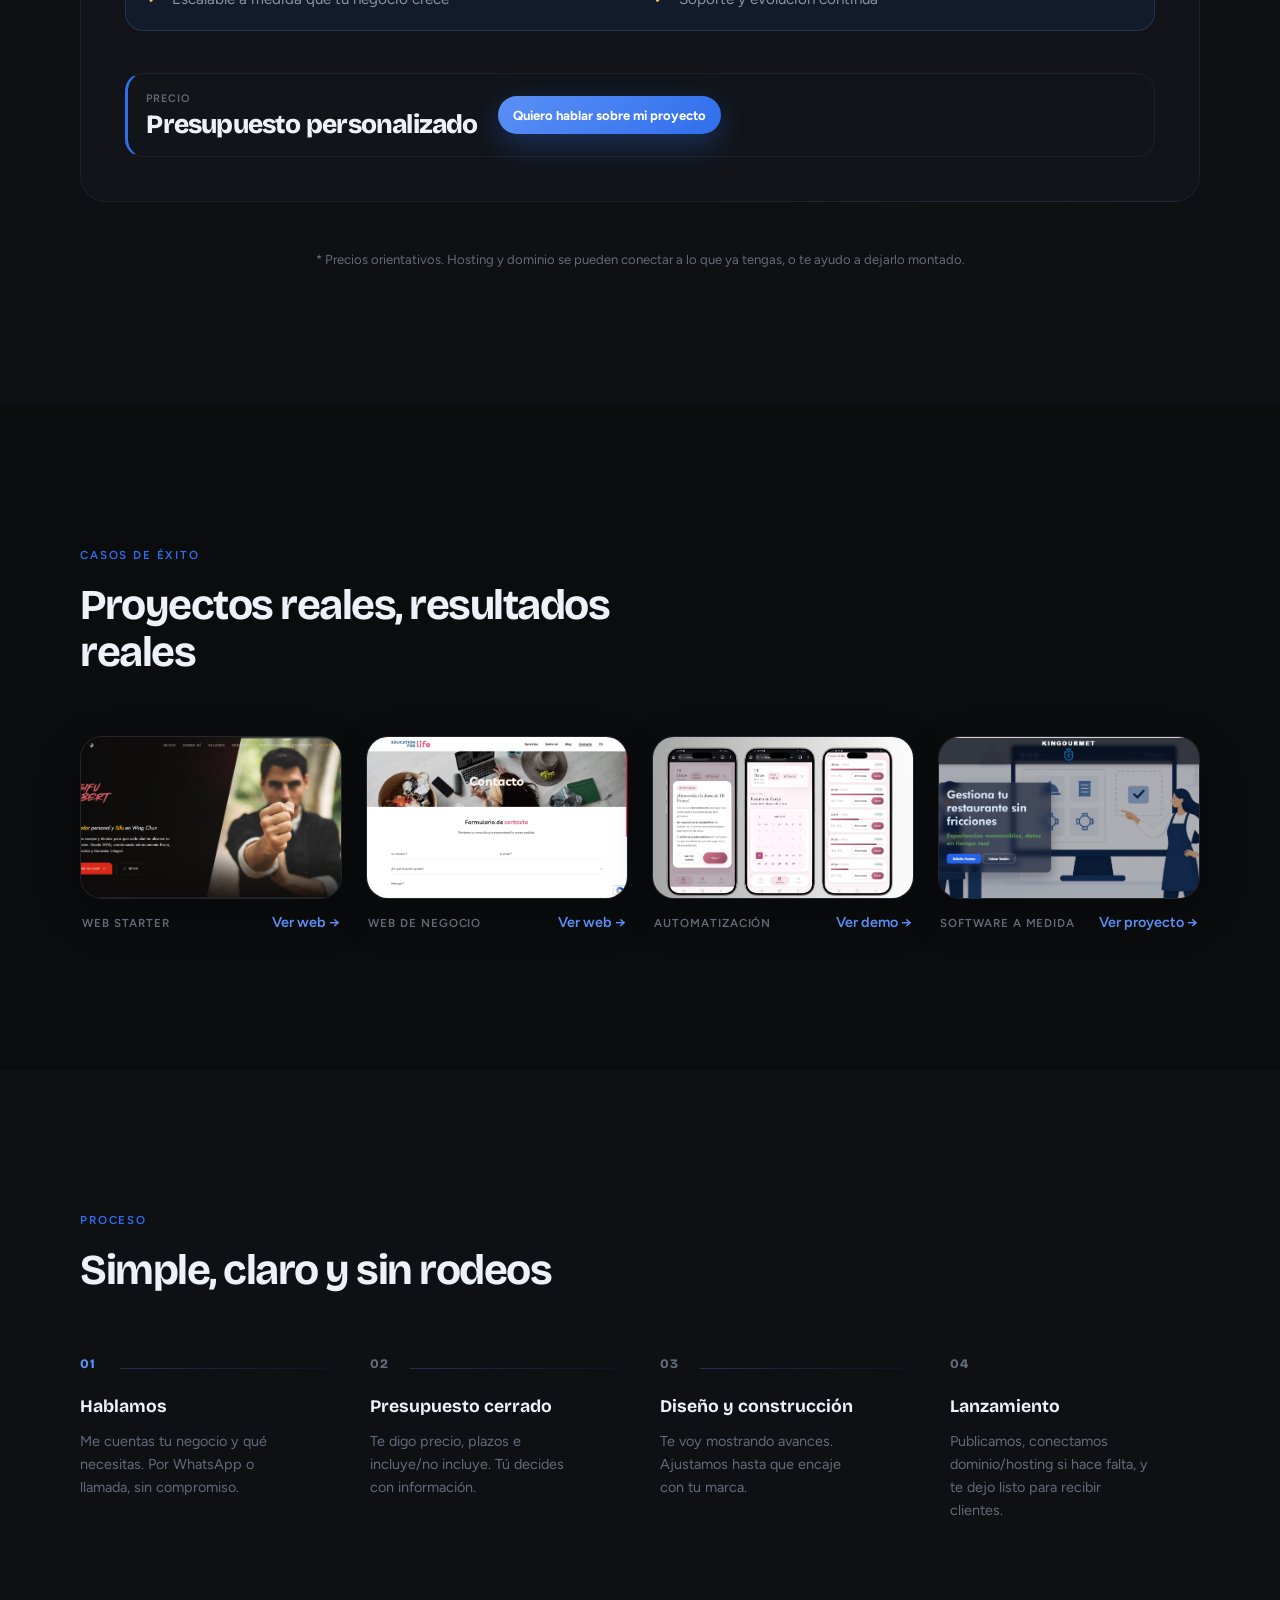
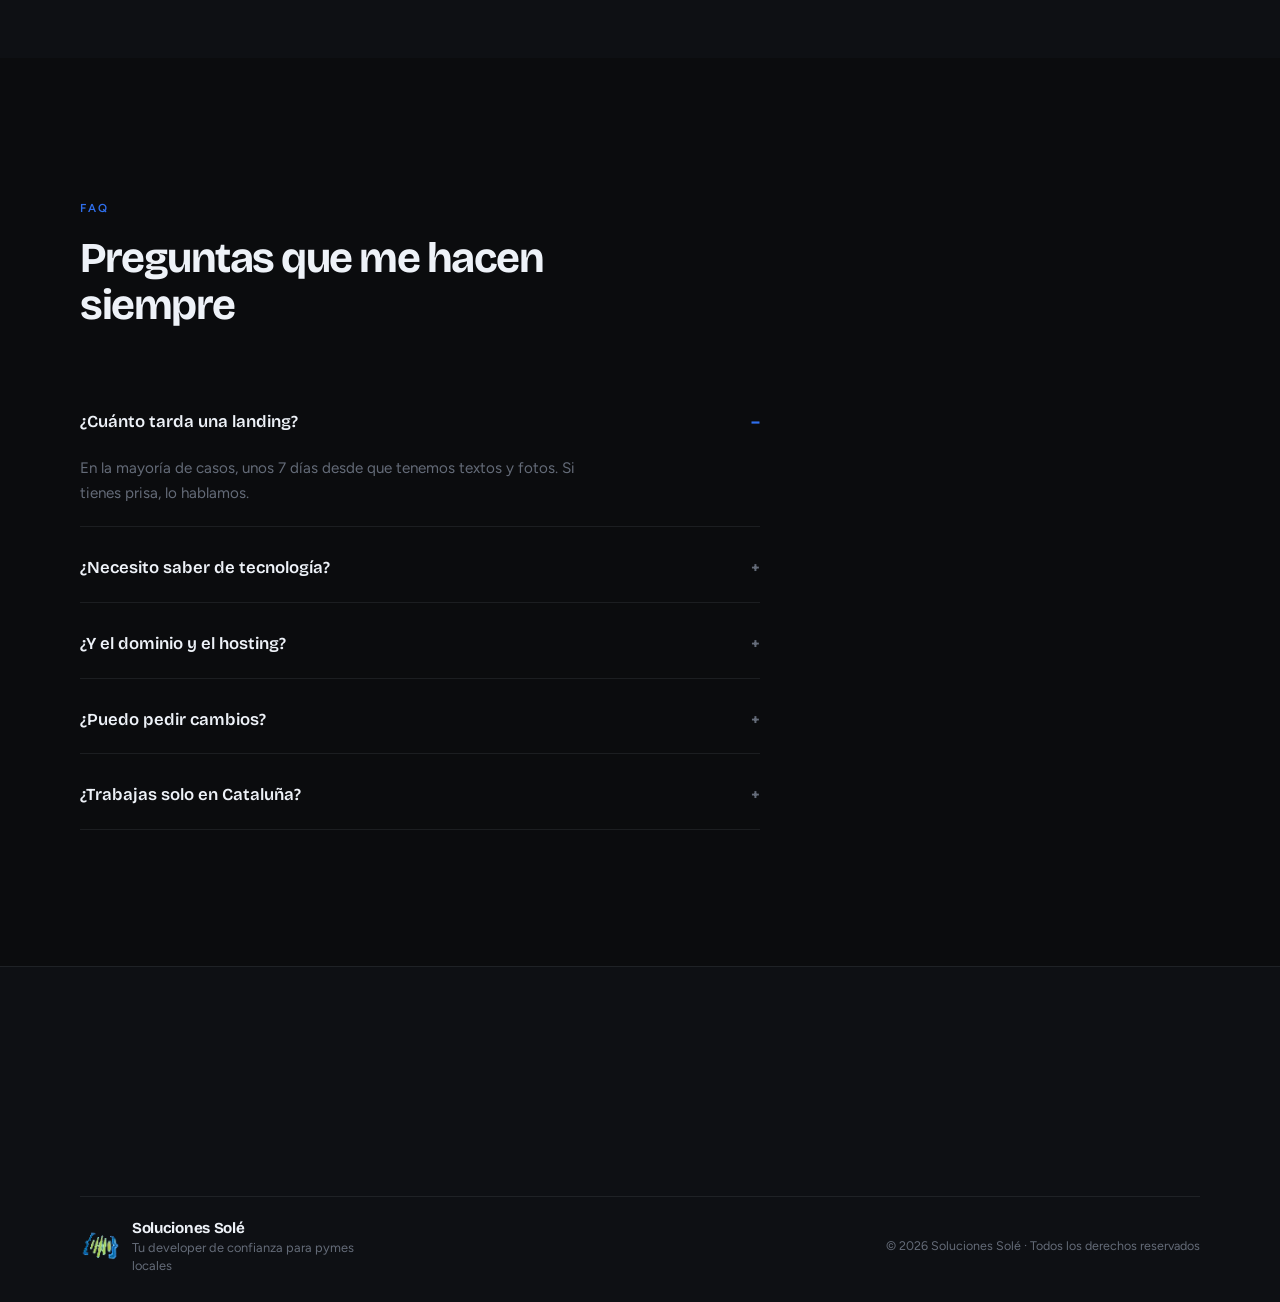
==== commit 46830e8e: "burguer menu" ====
--- a/index.html
+++ b/index.html
@@ -17,7 +17,7 @@
       href="https://fonts.googleapis.com/css2?family=Bricolage+Grotesque:opsz,wght@12..96,500;12..96,700;12..96,800&family=Figtree:wght@400;500;600;700&family=Parisienne&family=Permanent+Marker&display=swap"
       rel="stylesheet"
     />
-    <link rel="stylesheet" href="custom.style.css?v=20260802-casos" />
+    <link rel="stylesheet" href="custom.style.css?v=20260802-nav" />
   </head>
   <body>
     <div class="grain" aria-hidden="true"></div>
@@ -39,25 +39,40 @@
 
     <header class="site-header" id="top">
       <div class="shell header-inner">
-        <button class="nav-toggle" type="button" aria-expanded="false" aria-controls="nav" aria-label="Menú">
-          <span></span><span></span>
+        <button
+          class="nav-toggle"
+          type="button"
+          aria-expanded="false"
+          aria-controls="nav"
+          aria-label="Menú"
+        >
+          <span></span><span></span><span></span>
         </button>
 
+        <a class="header-brand" href="#top" aria-label="Hermanos Solé — inicio">
+          <img src="assets/img/Soluciones.png" alt="" width="36" height="36" />
+          <span>Hermanos Solé</span>
+        </a>
+
         <nav class="nav" id="nav" aria-label="Principal">
-          <a href="#productos">Productos</a>
-          <a href="#casos">Casos de éxito</a>
-          <a href="#proceso" data-i18n="nav.process">Proceso</a>
-          <a href="#faq" data-i18n="nav.faq">FAQ</a>
-          <a href="#contacto" data-i18n="nav.contact">Contacto</a>
+          <div class="nav-panel">
+            <p class="nav-eyebrow">Navegar</p>
+            <div class="nav-links">
+              <a href="#productos"><span>01</span>Productos</a>
+              <a href="#casos"><span>02</span>Casos de éxito</a>
+              <a href="#proceso"><span>03</span>Proceso</a>
+              <a href="#faq"><span>04</span>FAQ</a>
+              <a href="#contacto"><span>05</span>Contacto</a>
+            </div>
+            <a
+              class="btn btn-primary nav-cta"
+              href="https://wa.me/34722195284?text=Hola%2C%20quiero%20información%20para%20mi%20negocio"
+              target="_blank"
+              rel="noopener noreferrer"
+              >Hablar por WhatsApp</a
+            >
+          </div>
         </nav>
-
-        <div class="header-actions">
-          <div class="lang" role="group" aria-label="Idioma" hidden>
-            <button type="button" class="lang-btn is-active" data-lang="es">ES</button>
-            <button type="button" class="lang-btn" data-lang="ca">CA</button>
-            <button type="button" class="lang-btn" data-lang="en">EN</button>
-          </div>
-        </div>
       </div>
     </header>
 
@@ -328,7 +343,7 @@
                   aria-label="Ampliar mockup de Web Shop"
                 >
                   <img
-                    src="assets/img/mockProducts/casa-lino-ecommerce-mockup.png"
+                    src="assets/img/mockProducts/ember-oak-ecommerce-mockup.png"
                     alt="Mockup de una Web Shop en escritorio, portátil y móvil"
                     loading="lazy"
                   />
@@ -683,6 +698,6 @@
       </div>
     </footer>
 
-    <script src="assets/js/site.js?v=20260802-casos"></script>
+    <script src="assets/js/site.js?v=20260802-nav"></script>
   </body>
 </html>
--- a/custom.style.css
+++ b/custom.style.css
@@ -96,9 +96,42 @@
   min-height: 72px;
 }
 
+.header-brand {
+  display: inline-flex;
+  align-items: center;
+  gap: 0.65rem;
+  margin-left: auto;
+  color: var(--text);
+  text-decoration: none;
+  font-family: var(--font-display);
+  font-weight: 700;
+  font-size: 0.95rem;
+  letter-spacing: -0.02em;
+}
+
+.header-brand img {
+  width: 36px;
+  height: 36px;
+  border-radius: 8px;
+  object-fit: contain;
+}
+
+.header-brand span {
+  display: none;
+}
+
+@media (min-width: 420px) {
+  .header-brand span {
+    display: inline;
+  }
+}
+
 .nav {
   display: none;
-  gap: 1.35rem;
+}
+
+.nav-links {
+  display: contents;
 }
 
 .nav a {
@@ -112,6 +145,15 @@
   color: var(--muted);
 }
 
+.nav-eyebrow,
+.nav-cta {
+  display: none;
+}
+
+.nav-links a span {
+  display: none;
+}
+
 .header-actions {
   display: flex;
   align-items: center;
@@ -120,7 +162,8 @@
 }
 
 .lang {
-  display: inline-flex;
+  display: none; /* i18n desactivado — reactivar más adelante */
+  /* display: inline-flex; */
   border: 1px solid var(--line);
   border-radius: 999px;
   overflow: hidden;
@@ -158,14 +201,22 @@
 }
 
 .nav-toggle {
-  width: 42px;
-  height: 42px;
+  position: relative;
+  z-index: 45;
+  width: 44px;
+  height: 44px;
   border-radius: 12px;
   border: 1px solid var(--line);
   display: grid;
   place-content: center;
   gap: 5px;
   flex-shrink: 0;
+  background: rgba(18, 20, 26, 0.65);
+  transition: border-color 0.25s var(--ease), background 0.25s var(--ease);
+}
+
+.nav-toggle:hover {
+  border-color: rgba(91, 143, 245, 0.35);
 }
 
 .nav-toggle span {
@@ -173,35 +224,196 @@
   width: 18px;
   height: 2px;
   background: var(--text);
-  transition: 0.25s var(--ease);
-}
-
-body.nav-open .nav-toggle span:first-child {
-  transform: translateY(3.5px) rotate(45deg);
-}
-
-body.nav-open .nav-toggle span:last-child {
-  transform: translateY(-3.5px) rotate(-45deg);
+  border-radius: 2px;
+  transition: transform 0.3s var(--ease), opacity 0.2s var(--ease);
+  transform-origin: center;
+}
+
+body.nav-open {
+  overflow: hidden;
+}
+
+body.nav-open .site-header {
+  z-index: 60;
+}
+
+body.nav-open .nav-toggle {
+  border-color: rgba(91, 143, 245, 0.4);
+  background: var(--accent-dim);
+}
+
+body.nav-open .nav-toggle span:nth-child(1) {
+  transform: translateY(7px) rotate(45deg);
+}
+
+body.nav-open .nav-toggle span:nth-child(2) {
+  opacity: 0;
+  transform: scaleX(0);
+}
+
+body.nav-open .nav-toggle span:nth-child(3) {
+  transform: translateY(-7px) rotate(-45deg);
+}
+
+body.nav-open .wa-float {
+  opacity: 0;
+  pointer-events: none;
 }
 
 @media (max-width: 979px) {
-  body.nav-open .nav {
-    display: flex;
-    position: absolute;
-    left: 0;
-    right: 0;
-    top: 72px;
-    flex-direction: column;
-    padding: 1.25rem 1.25rem 1.5rem;
-    background: rgba(11, 12, 14, 0.96);
-    border-bottom: 1px solid var(--line);
-  }
-}
-
-@media (min-width: 980px) {
   .nav {
     display: flex;
-  }
+    position: fixed;
+    inset: 0;
+    z-index: 42;
+    width: 100%;
+    height: 100dvh;
+    max-height: 100dvh;
+    padding: 0;
+    overflow: hidden;
+    flex-direction: column;
+    justify-content: stretch;
+    background:
+      radial-gradient(ellipse 90% 55% at 100% 0%, rgba(47, 111, 237, 0.28), transparent 55%),
+      radial-gradient(ellipse 70% 45% at 0% 100%, rgba(240, 197, 109, 0.12), transparent 50%),
+      #0b0c0e;
+    opacity: 0;
+    visibility: hidden;
+    pointer-events: none;
+    transform: translateY(-0.75rem);
+    transition:
+      opacity 0.28s var(--ease),
+      transform 0.28s var(--ease),
+      visibility 0.28s;
+  }
+
+  body.nav-open .nav {
+    opacity: 1;
+    visibility: visible;
+    pointer-events: auto;
+    transform: translateY(0);
+  }
+
+  .nav-panel {
+    display: flex;
+    flex-direction: column;
+    justify-content: center;
+    gap: clamp(1.5rem, 5vh, 2.5rem);
+    width: min(1120px, calc(100% - 3rem));
+    margin: 0 auto;
+    padding: 5.5rem 0 2rem;
+    height: 100%;
+    max-height: 100dvh;
+    overflow: hidden;
+  }
+
+  .nav-eyebrow {
+    display: block;
+    margin: 0;
+    color: var(--gold);
+    font-size: 0.72rem;
+    font-weight: 700;
+    letter-spacing: 0.14em;
+    text-transform: uppercase;
+  }
+
+  .nav-links {
+    display: flex;
+    flex-direction: column;
+    gap: clamp(0.35rem, 1.5vh, 0.75rem);
+  }
+
+  .nav-links a {
+    display: flex;
+    align-items: baseline;
+    gap: 1rem;
+    padding: 0.55rem 0;
+    border-bottom: 1px solid rgba(230, 236, 245, 0.06);
+    color: var(--text);
+    font-family: var(--font-display);
+    font-size: clamp(1.55rem, 6.5vw, 2.15rem);
+    font-weight: 700;
+    letter-spacing: -0.03em;
+    line-height: 1.15;
+    text-decoration: none;
+    opacity: 0;
+    transform: translateY(12px);
+    transition: color 0.2s var(--ease), opacity 0.35s var(--ease), transform 0.35s var(--ease);
+  }
+
+  body.nav-open .nav-links a {
+    opacity: 1;
+    transform: translateY(0);
+  }
+
+  body.nav-open .nav-links a:nth-child(1) { transition-delay: 0.05s; }
+  body.nav-open .nav-links a:nth-child(2) { transition-delay: 0.09s; }
+  body.nav-open .nav-links a:nth-child(3) { transition-delay: 0.13s; }
+  body.nav-open .nav-links a:nth-child(4) { transition-delay: 0.17s; }
+  body.nav-open .nav-links a:nth-child(5) { transition-delay: 0.21s; }
+
+  .nav-links a span {
+    display: inline-block;
+    min-width: 1.6rem;
+    color: var(--accent-2);
+    font-family: var(--font-body);
+    font-size: 0.75rem;
+    font-weight: 600;
+    letter-spacing: 0.06em;
+  }
+
+  .nav-links a:hover,
+  .nav-links a:focus-visible {
+    color: var(--accent-2);
+  }
+
+  .nav-cta {
+    display: inline-flex;
+    align-self: flex-start;
+    margin-top: 0.25rem;
+    opacity: 0;
+    transform: translateY(10px);
+    transition: opacity 0.35s var(--ease) 0.24s, transform 0.35s var(--ease) 0.24s;
+  }
+
+  body.nav-open .nav-cta {
+    opacity: 1;
+    transform: translateY(0);
+  }
+}
+
+@media (min-width: 980px) {
+  .header-brand {
+    display: none;
+  }
+
+  .nav {
+    display: flex;
+    align-items: center;
+    margin-left: auto;
+  }
+
+  .nav-panel {
+    display: flex;
+    align-items: center;
+  }
+
+  .nav-links {
+    display: flex;
+    align-items: center;
+    gap: 1.35rem;
+  }
+
+  .nav-links a {
+    color: var(--faint);
+    font-size: 0.875rem;
+    font-weight: 500;
+  }
+
+  .nav-links a:hover {
+    color: var(--muted);
+  }
+
   .nav-toggle {
     display: none;
   }
